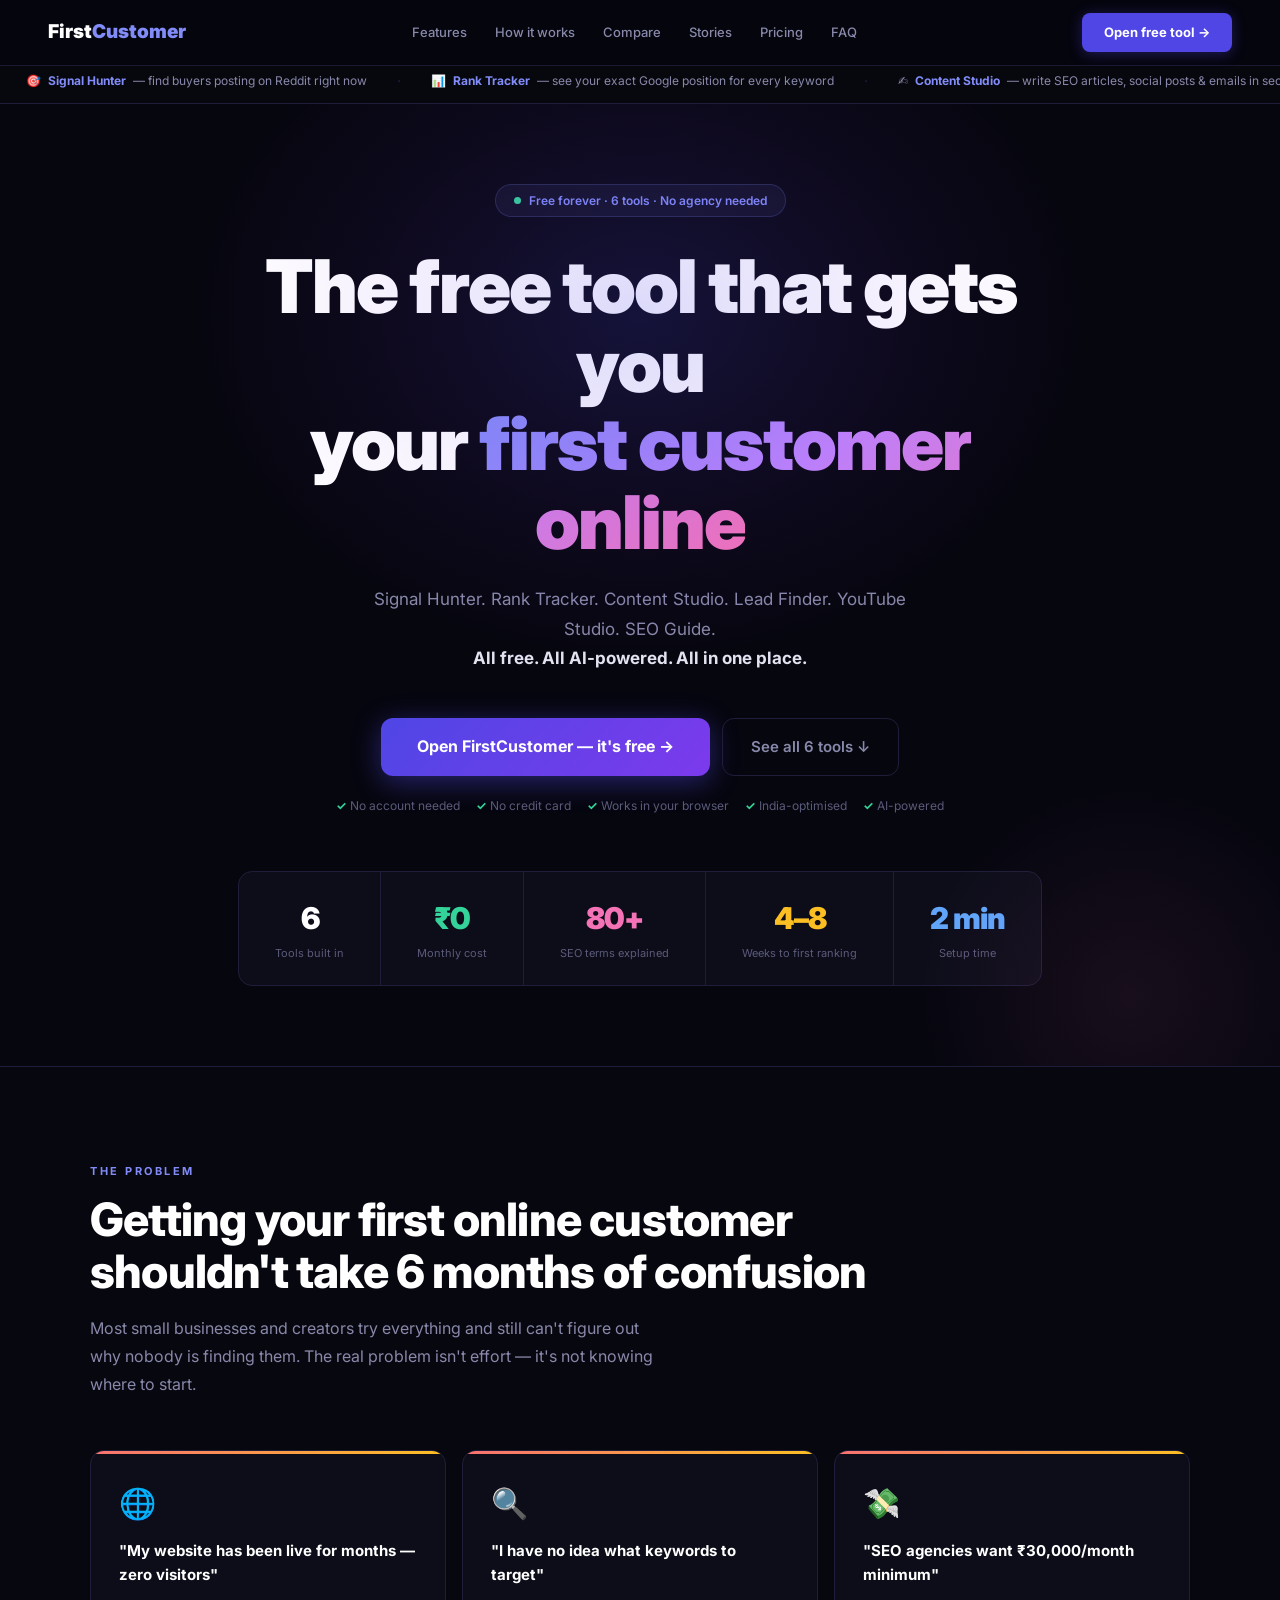
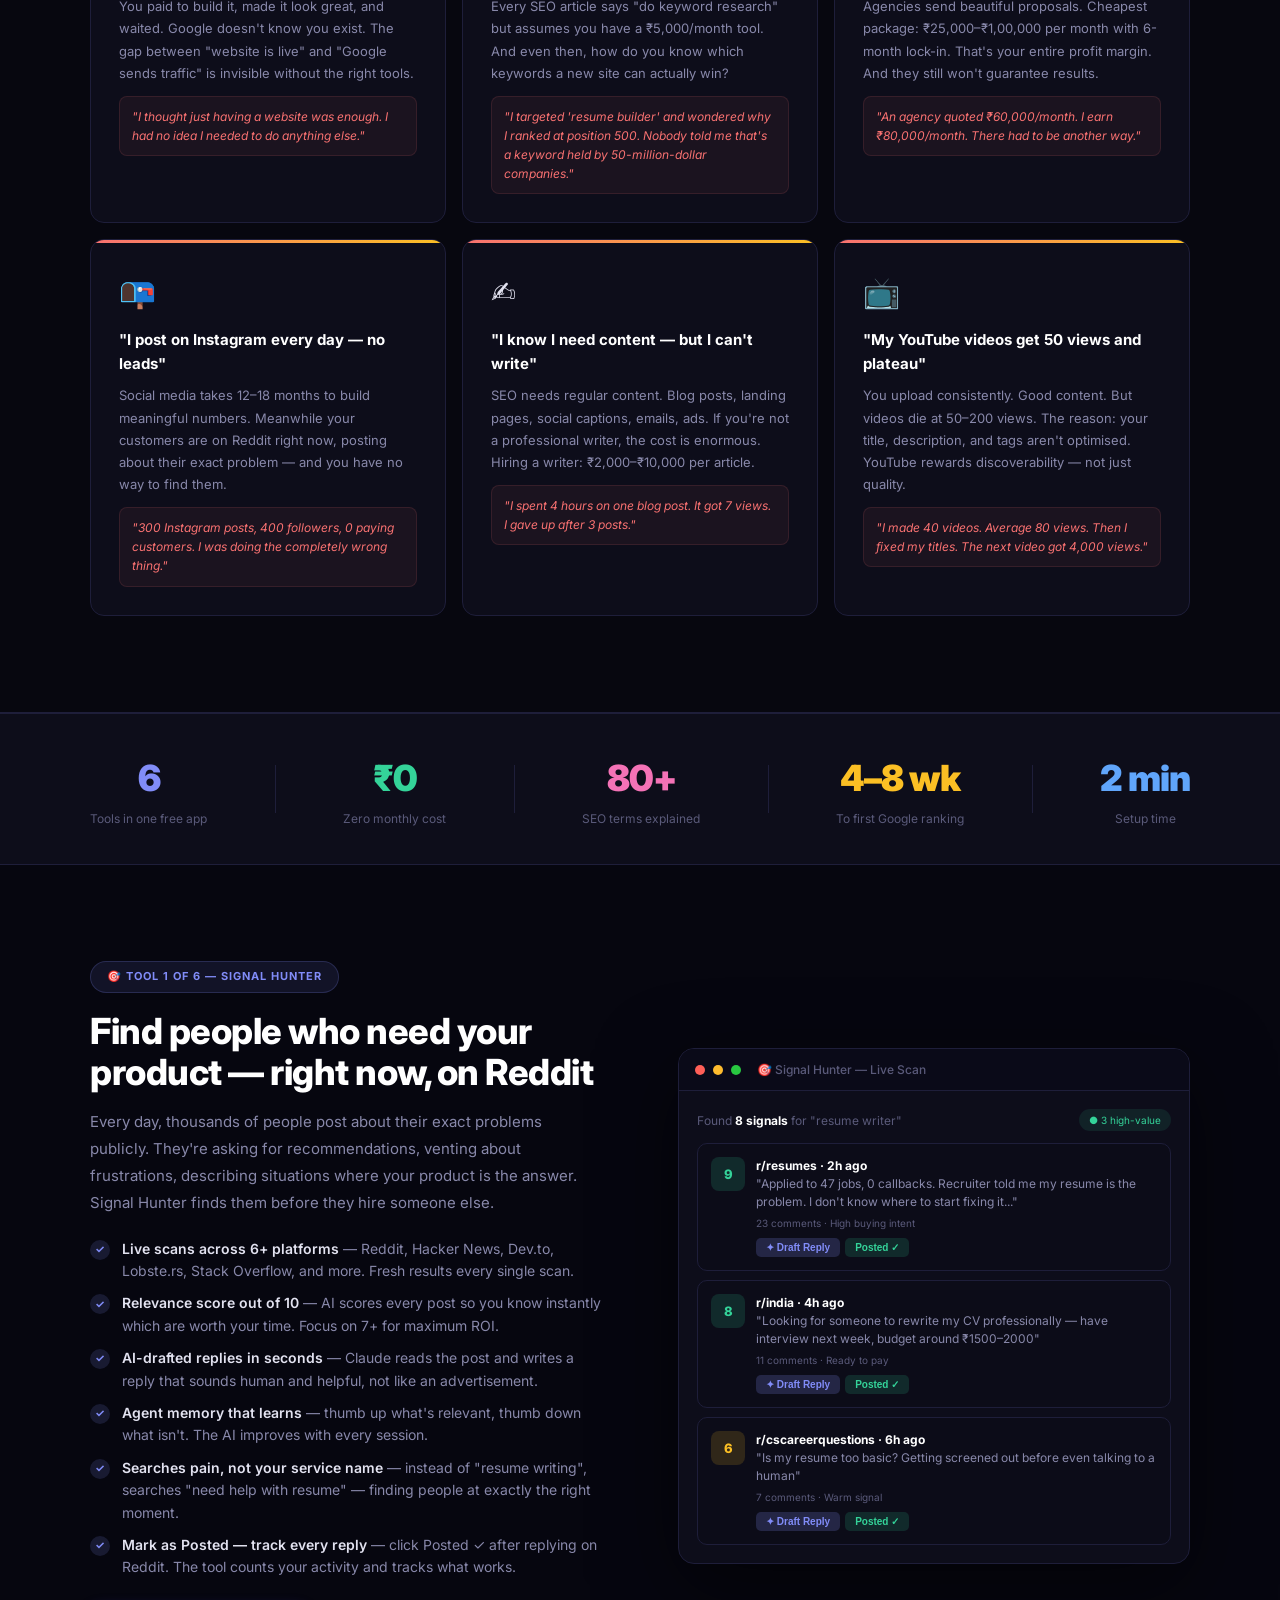
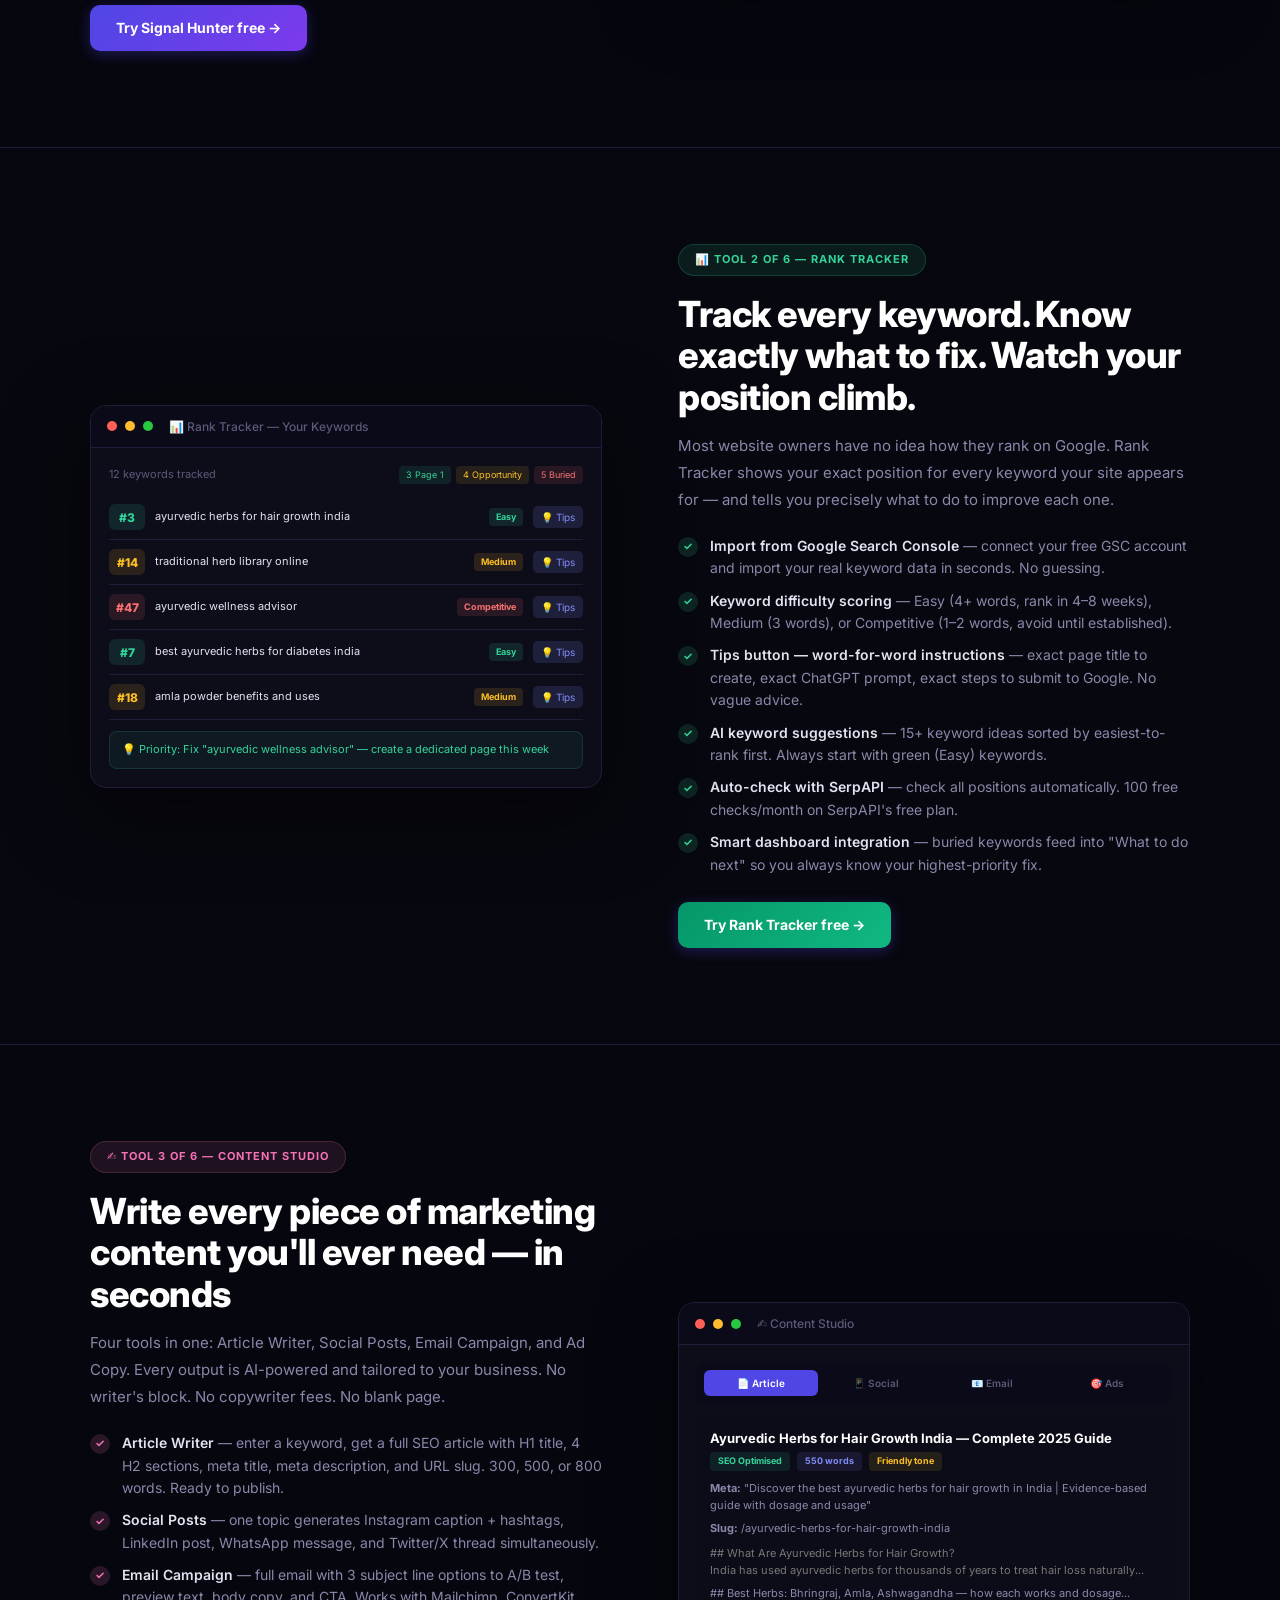
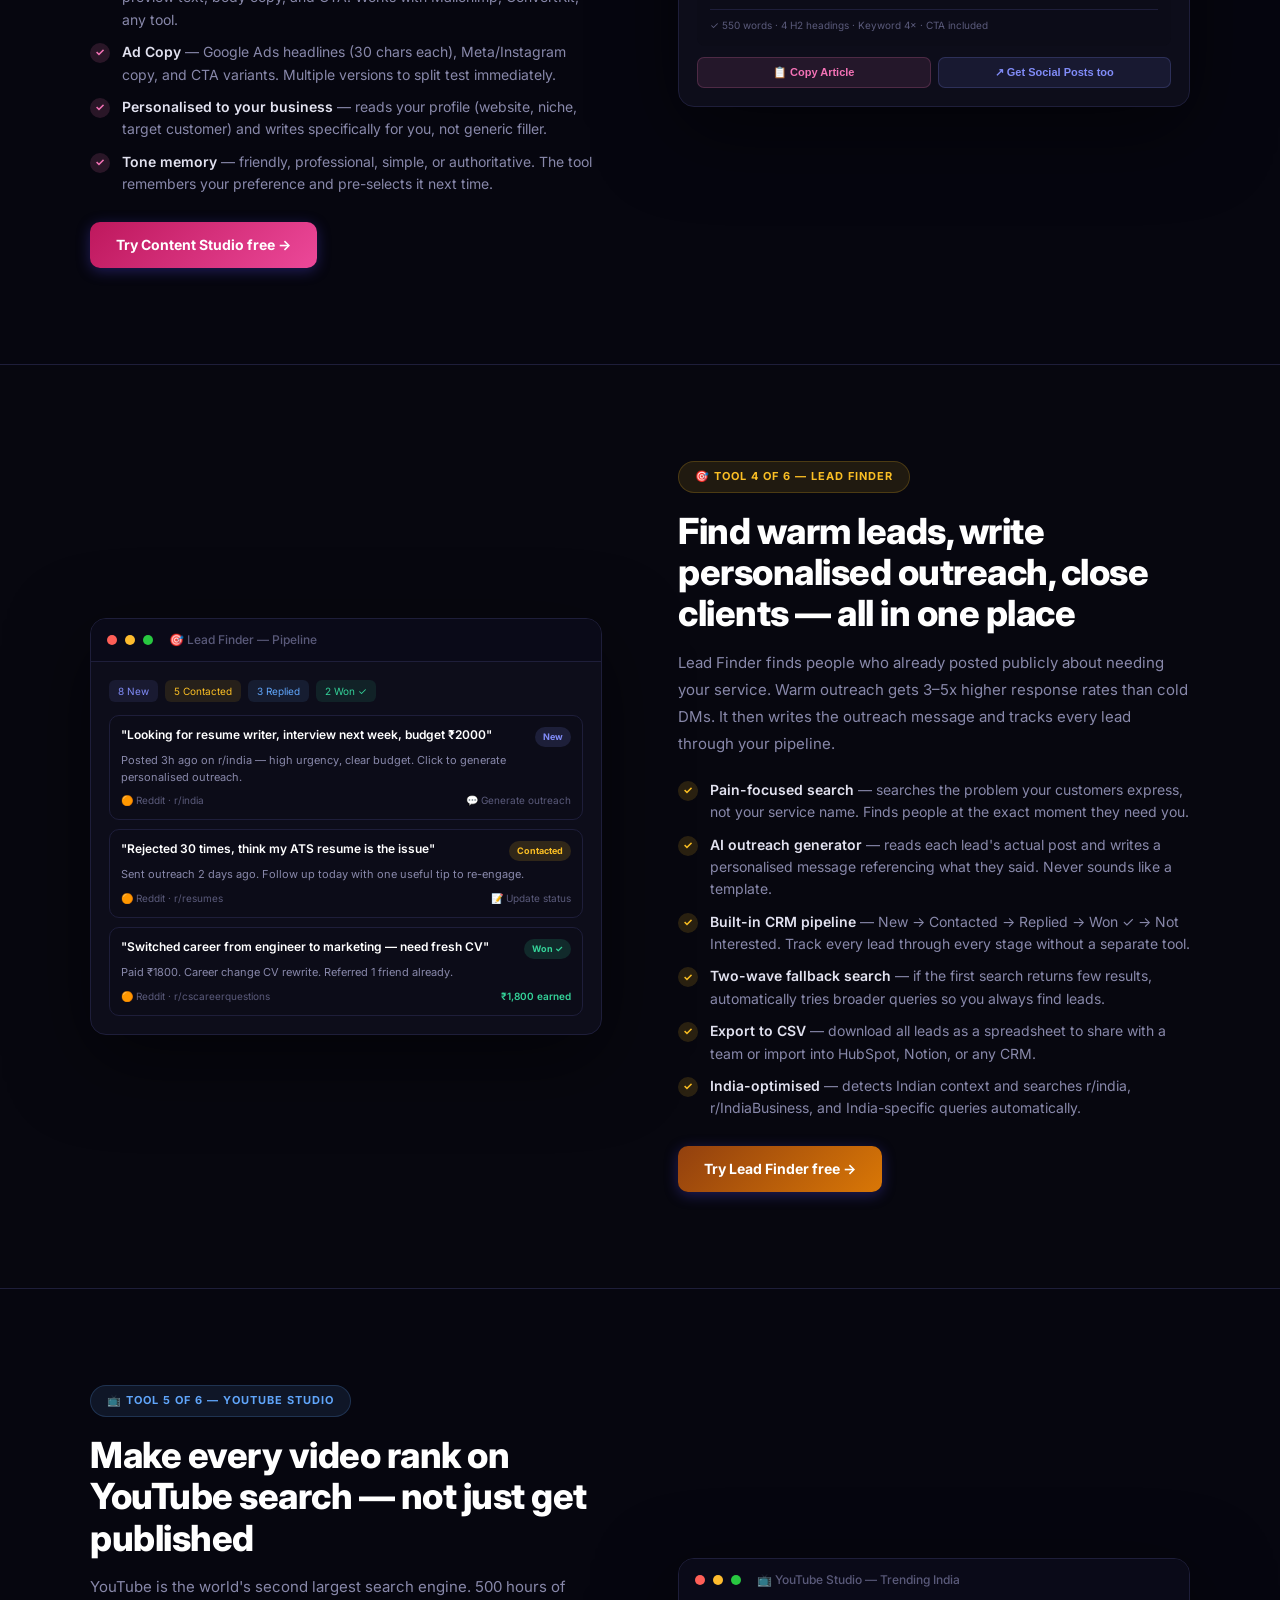
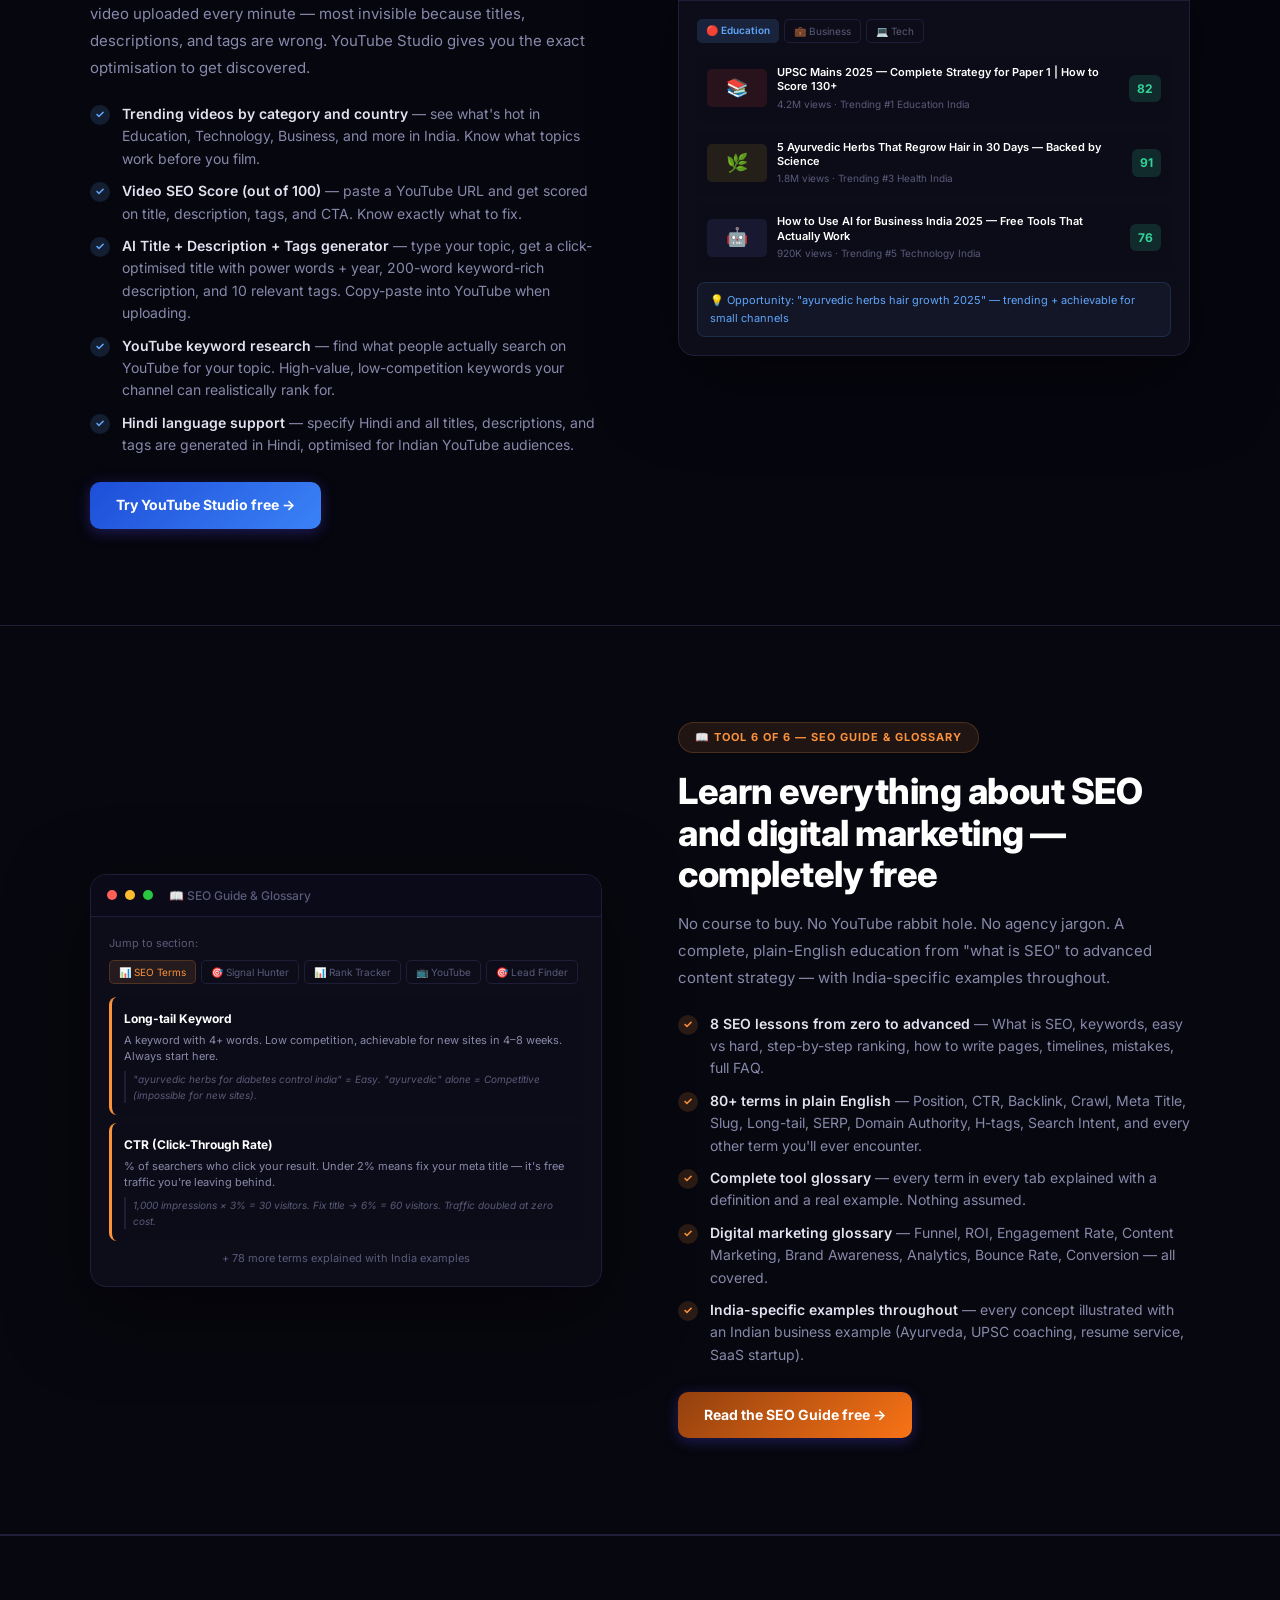
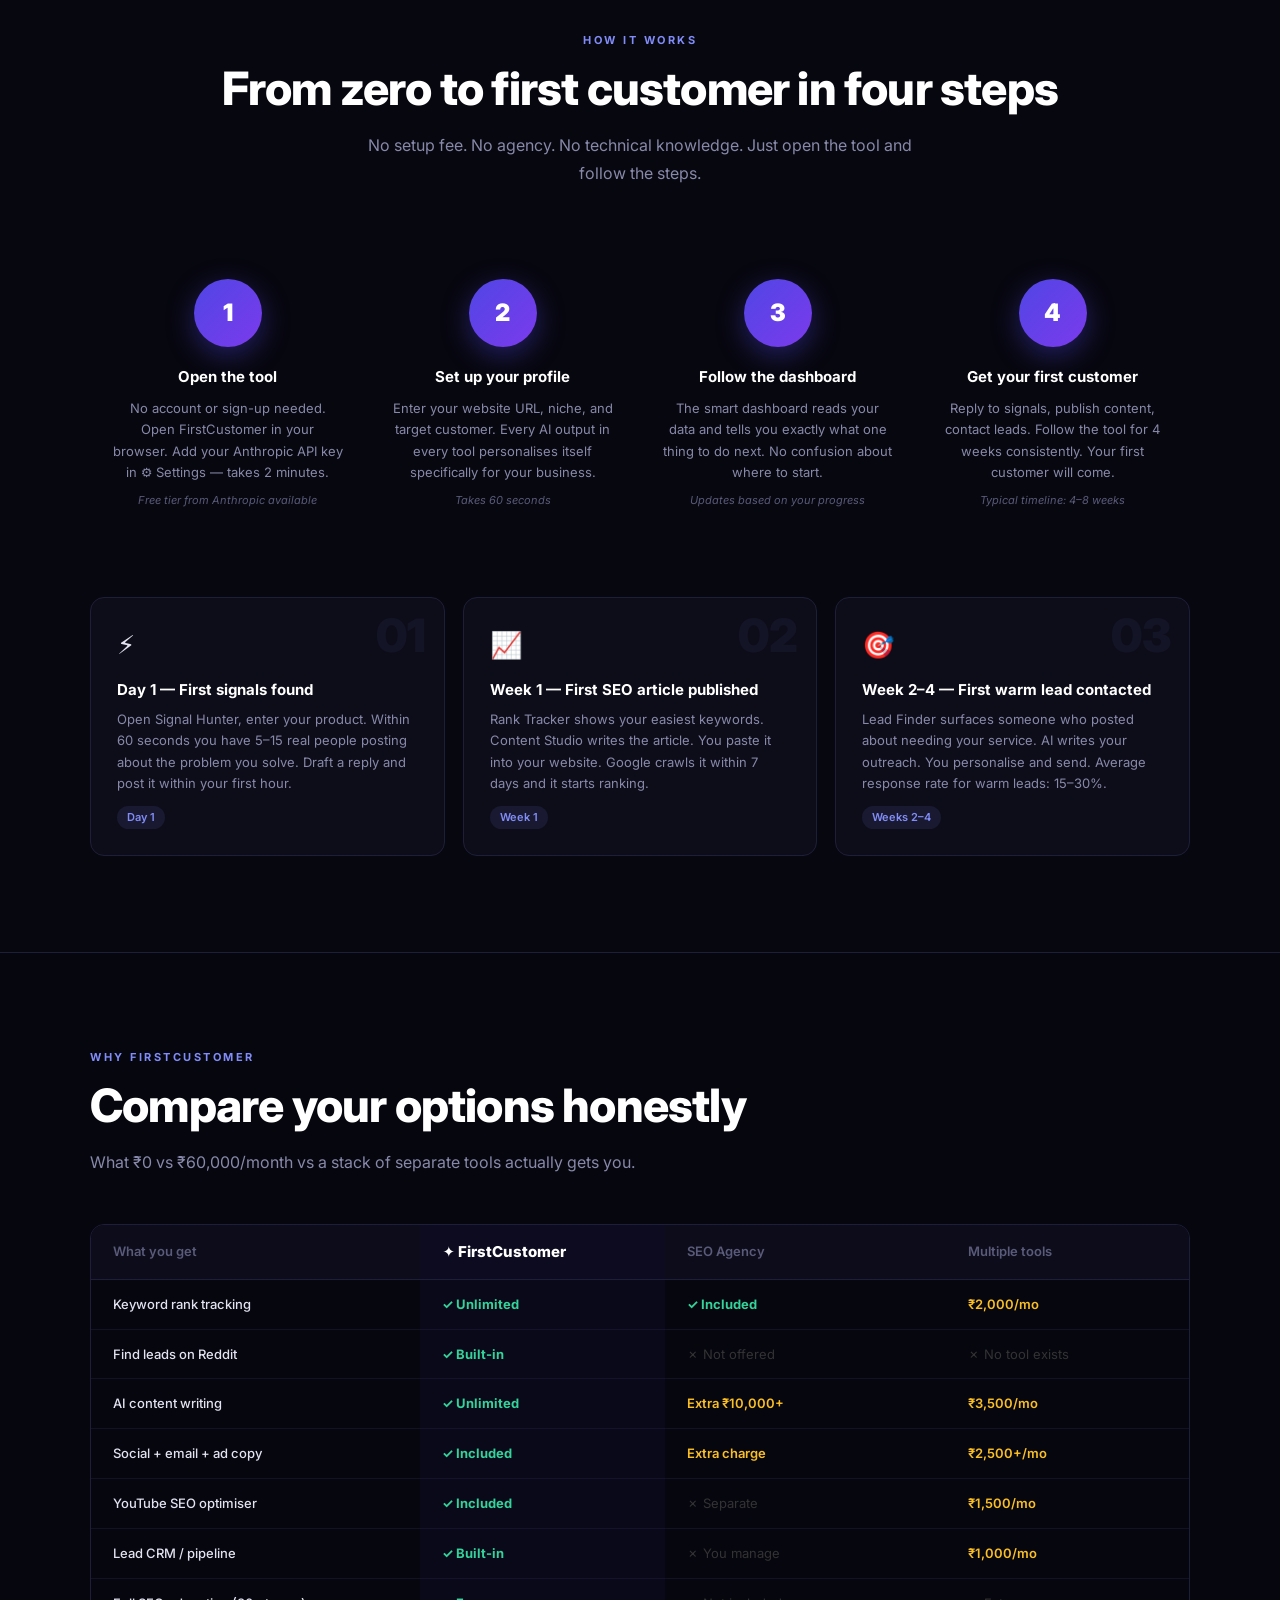
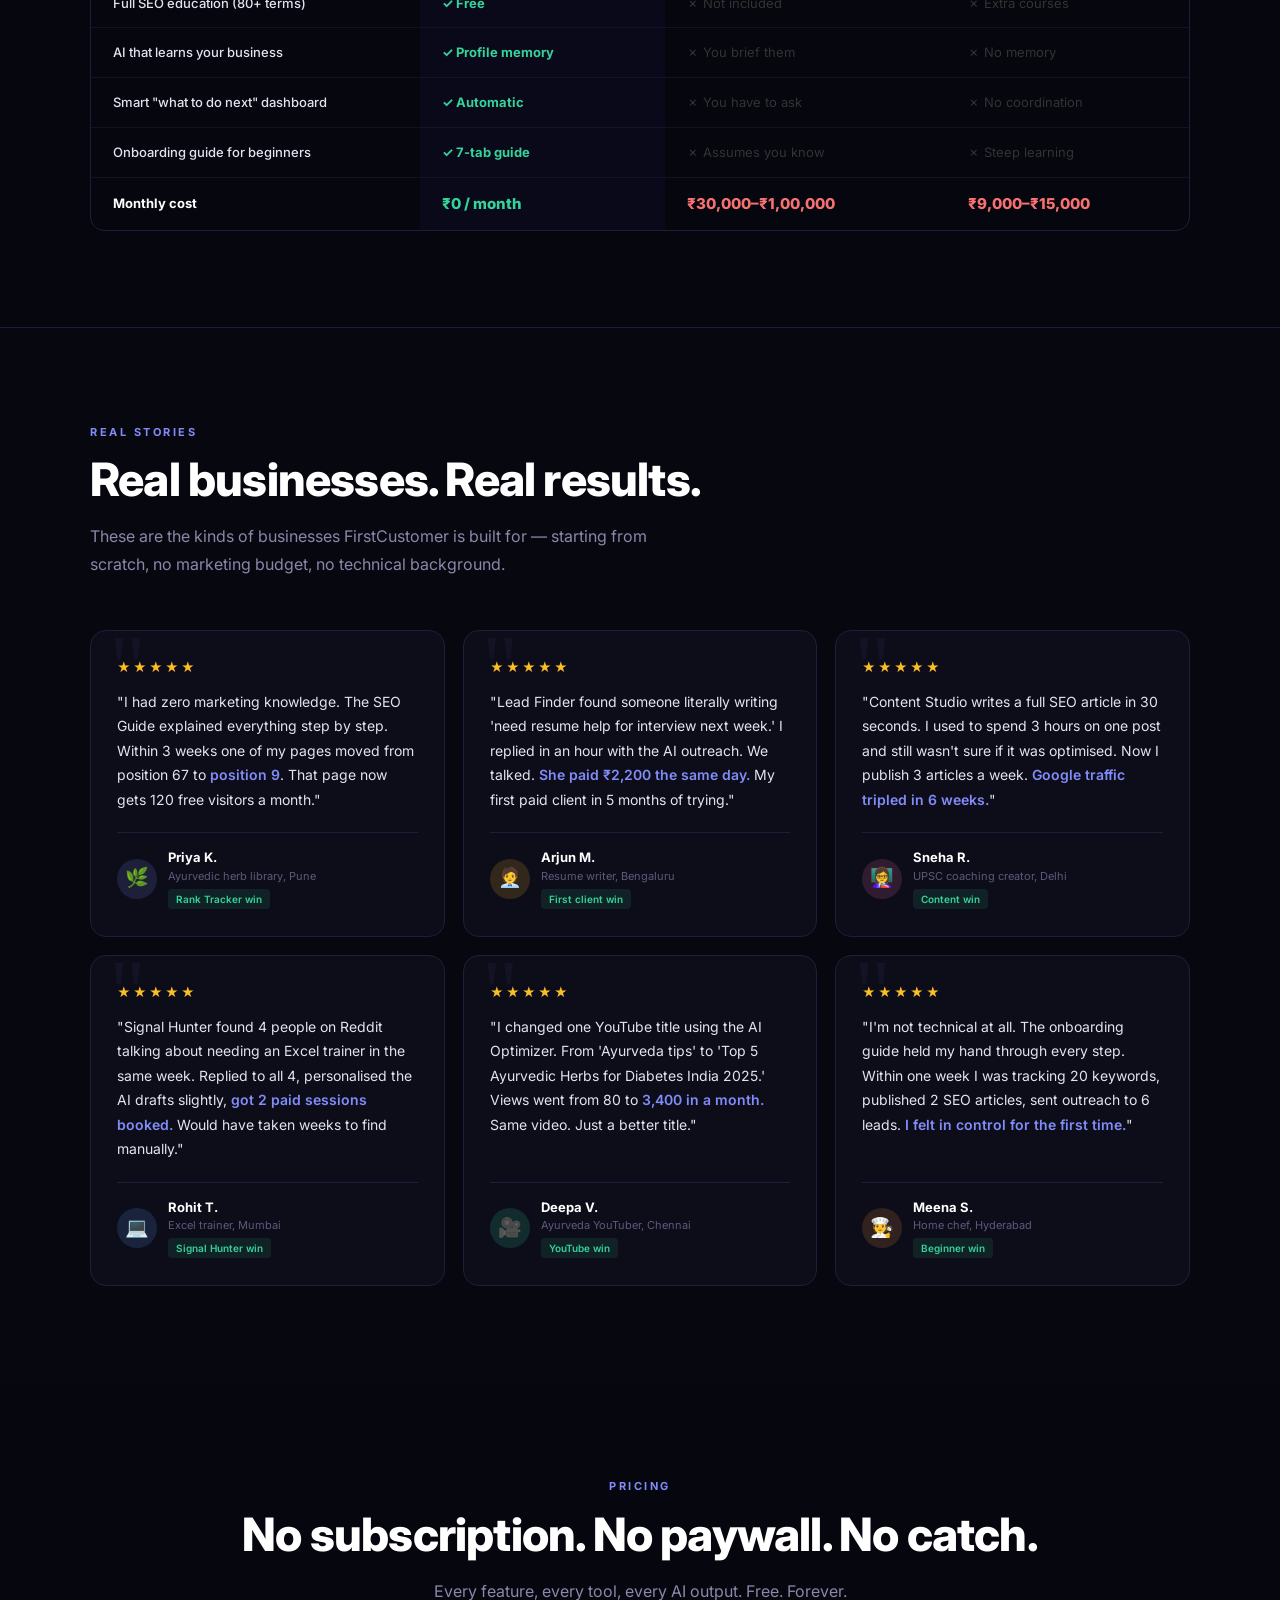
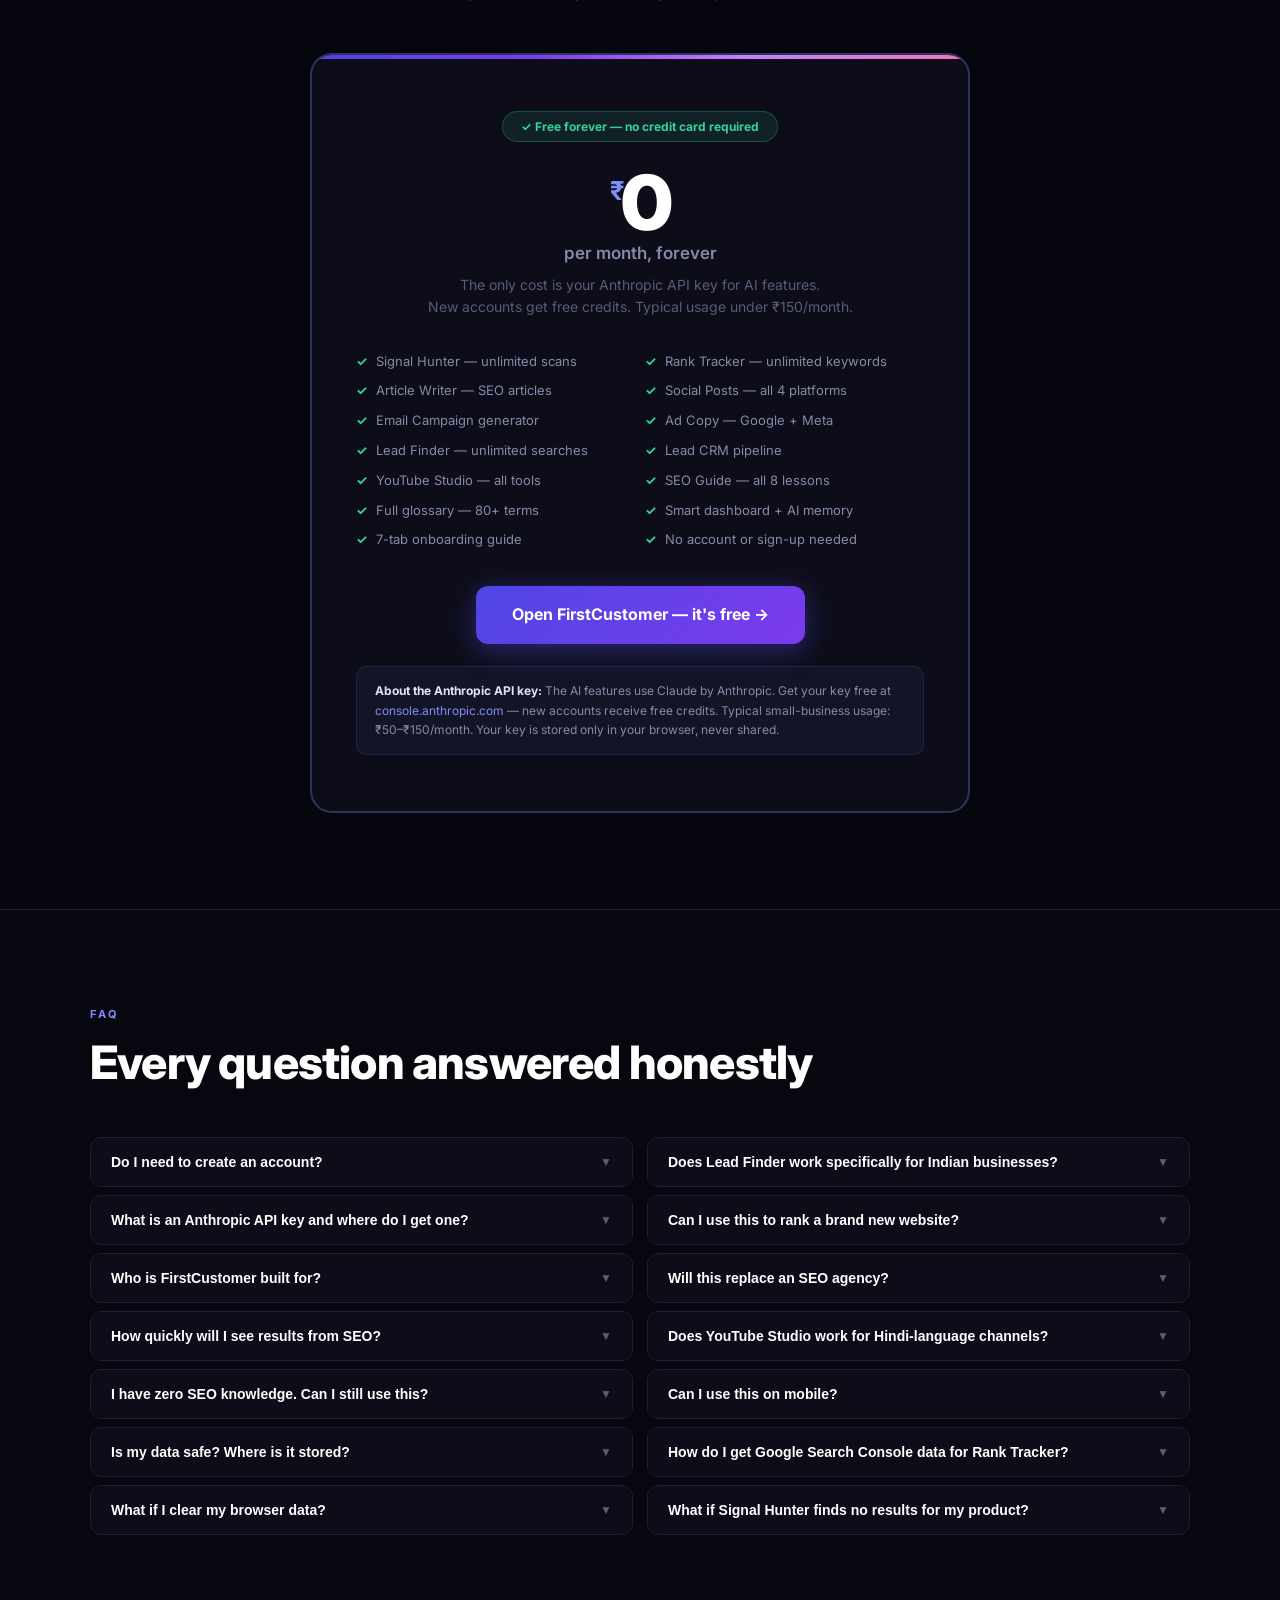
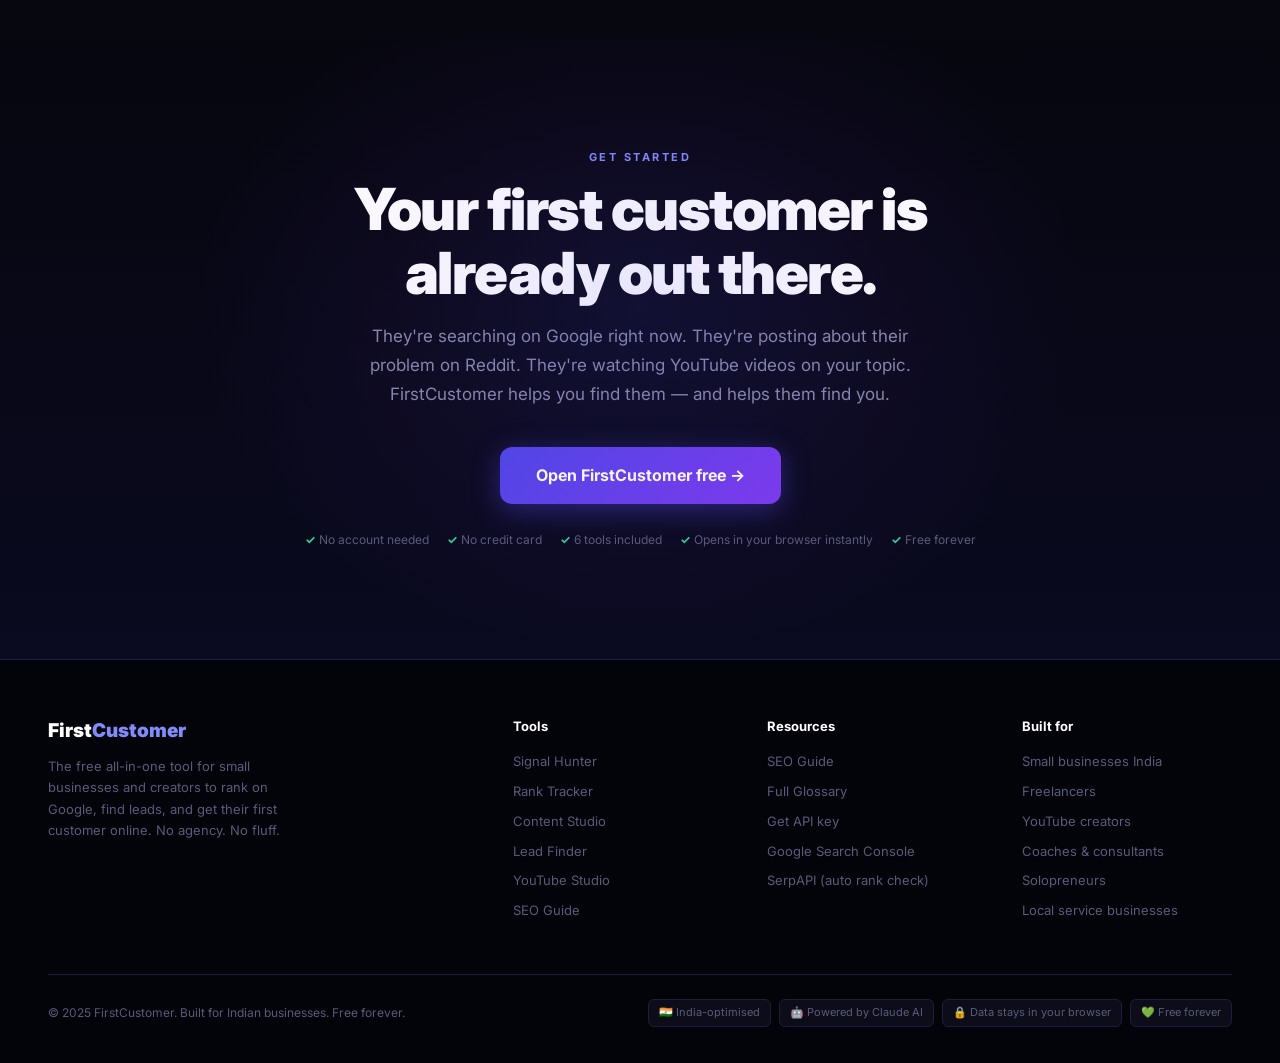
==== index.html @ df1315d9 "Update index.html" ====
<!DOCTYPE html>
<html lang="en">
<head>
<meta charset="UTF-8">
<meta name="viewport" content="width=device-width, initial-scale=1.0">
<title>FirstCustomer — Get Your First Customer Online. Free.</title>
<meta name="description" content="6 AI-powered tools to rank on Google, find warm leads, write SEO content, and grow your business. Free forever. No agency needed.">
<link rel="preconnect" href="https://fonts.googleapis.com">
<link href="https://fonts.googleapis.com/css2?family=Inter:wght@400;500;600;700;800;900&display=swap" rel="stylesheet">
<style>
*,*::before,*::after{box-sizing:border-box;margin:0;padding:0}
:root{
  --bg:#06060f;--card:#0d0d1a;--border:#1e1e3a;
  --text:#e2e2f0;--muted:#5a5a7a;--muted2:#8888aa;
  --purple:#818cf8;--purple-d:#4f46e5;
  --green:#34d399;--pink:#f472b6;--yellow:#fbbf24;--orange:#fb923c;--blue:#60a5fa;
}
html{scroll-behavior:smooth}
body{background:var(--bg);color:var(--text);font-family:'Inter',system-ui,sans-serif;font-size:15px;line-height:1.6;overflow-x:hidden}
::-webkit-scrollbar{width:5px}::-webkit-scrollbar-track{background:var(--bg)}::-webkit-scrollbar-thumb{background:#2d2d5f;border-radius:3px}

/* NAV */
nav{position:fixed;top:0;left:0;right:0;z-index:200;display:flex;align-items:center;justify-content:space-between;padding:13px 48px;background:rgba(6,6,15,.92);backdrop-filter:blur(16px);border-bottom:1px solid rgba(30,30,58,.8)}
.nav-logo{font-size:19px;font-weight:900;color:#fff;text-decoration:none}
.nav-logo span{color:var(--purple)}
.nav-links{display:flex;gap:28px}
.nav-links a{color:var(--muted2);text-decoration:none;font-size:13px;font-weight:500;transition:color .15s}
.nav-links a:hover{color:#fff}
.nav-cta{background:var(--purple-d);color:#fff;padding:9px 22px;border-radius:8px;text-decoration:none;font-size:13px;font-weight:700;box-shadow:0 2px 14px rgba(79,70,229,.35);transition:all .15s}
.nav-cta:hover{background:#6366f1}

/* TICKER */
.ticker-wrap{margin-top:59px;overflow:hidden;background:#07070e;border-bottom:1px solid var(--border);padding:10px 0}
.ticker{display:flex;animation:tick 38s linear infinite;white-space:nowrap}
.ti{padding:0 26px;font-size:12px;color:var(--muted2);display:flex;align-items:center;gap:7px;flex-shrink:0}
.ti b{color:var(--purple);font-weight:700}
@keyframes tick{0%{transform:translateX(0)}100%{transform:translateX(-50%)}}

/* HERO */
.hero{min-height:92vh;display:flex;flex-direction:column;align-items:center;justify-content:center;text-align:center;padding:80px 24px 80px;position:relative;overflow:hidden}
.glow{position:absolute;top:-140px;left:50%;transform:translateX(-50%);width:900px;height:700px;background:radial-gradient(ellipse,rgba(79,70,229,.2) 0%,rgba(124,58,237,.07) 40%,transparent 70%);pointer-events:none}
.glow2{position:absolute;bottom:-180px;right:-100px;width:500px;height:500px;background:radial-gradient(ellipse,rgba(244,114,182,.08) 0%,transparent 60%);pointer-events:none}
.hero-badge{display:inline-flex;align-items:center;gap:8px;background:rgba(129,140,248,.08);border:1px solid rgba(129,140,248,.2);border-radius:100px;padding:6px 18px;margin-bottom:30px;font-size:12px;color:var(--purple);font-weight:600}
.dot{width:7px;height:7px;border-radius:50%;background:var(--green);animation:blink 2s ease-in-out infinite}
@keyframes blink{0%,100%{opacity:1;box-shadow:0 0 0 0 rgba(52,211,153,.4)}50%{opacity:.5;box-shadow:0 0 0 6px rgba(52,211,153,0)}}
h1.hh{font-size:clamp(38px,6.5vw,74px);font-weight:900;line-height:1.06;color:#fff;max-width:840px;margin-bottom:24px;letter-spacing:-2px}
.grad{background:linear-gradient(135deg,#818cf8,#c084fc,#f472b6);-webkit-background-clip:text;-webkit-text-fill-color:transparent;background-clip:text}
.hero-sub{font-size:17px;color:var(--muted2);max-width:560px;margin-bottom:44px;line-height:1.75}
.hero-sub strong{color:var(--text)}
.hero-btns{display:flex;gap:12px;justify-content:center;flex-wrap:wrap;margin-bottom:20px}
.btn-xl{background:linear-gradient(135deg,#4f46e5,#7c3aed);color:#fff;padding:16px 36px;border-radius:12px;text-decoration:none;font-weight:700;font-size:16px;box-shadow:0 6px 28px rgba(79,70,229,.45);transition:all .2s;display:inline-flex;align-items:center;gap:8px}
.btn-xl:hover{transform:translateY(-2px);box-shadow:0 10px 40px rgba(79,70,229,.6)}
.btn-xl-g{background:transparent;color:var(--muted2);padding:16px 28px;border-radius:12px;text-decoration:none;font-weight:600;font-size:15px;border:1px solid var(--border);transition:all .2s}
.btn-xl-g:hover{color:#fff;border-color:var(--muted)}
.trust-row{font-size:12px;color:var(--muted);margin-bottom:56px;display:flex;align-items:center;gap:16px;justify-content:center;flex-wrap:wrap}
.trust-row span::before{content:'✓ ';color:var(--green);font-weight:700}
.hstats{display:flex;border:1px solid var(--border);border-radius:14px;overflow:hidden;background:var(--card)}
.hs{padding:22px 36px;text-align:center;border-right:1px solid var(--border)}
.hs:last-child{border-right:none}
.hs-n{font-size:30px;font-weight:900;color:#fff;letter-spacing:-1px}
.hs-l{font-size:11px;color:var(--muted);margin-top:3px}

/* SECTIONS */
section{padding:96px 24px}
.con{max-width:1100px;margin:0 auto}
.sl{font-size:11px;font-weight:700;letter-spacing:2.5px;color:var(--purple);text-transform:uppercase;margin-bottom:12px}
.st{font-size:clamp(28px,4vw,46px);font-weight:800;color:#fff;letter-spacing:-.8px;line-height:1.15;margin-bottom:16px}
.ss{font-size:16px;color:var(--muted2);line-height:1.75;max-width:580px}
.btn-p{background:linear-gradient(135deg,#4f46e5,#7c3aed);color:#fff;padding:12px 26px;border-radius:10px;text-decoration:none;font-weight:700;font-size:14px;display:inline-flex;align-items:center;gap:6px;transition:all .2s;box-shadow:0 3px 14px rgba(79,70,229,.35)}
.btn-p:hover{transform:translateY(-1px);box-shadow:0 6px 24px rgba(79,70,229,.5)}

/* PROBLEM */
.prob{background:#07070f;border-top:1px solid var(--border);border-bottom:1px solid var(--border)}
.pgrid{display:grid;grid-template-columns:repeat(auto-fit,minmax(270px,1fr));gap:16px;margin-top:52px}
.pc{background:var(--card);border:1px solid var(--border);border-radius:14px;padding:28px;position:relative;overflow:hidden;transition:border-color .2s}
.pc:hover{border-color:#3d3d6f}
.pc::after{content:'';position:absolute;top:0;left:0;right:0;height:3px;background:linear-gradient(90deg,#f87171,#fbbf24)}
.pi{font-size:30px;margin-bottom:12px}
.pt{font-size:15px;font-weight:700;color:#fff;margin-bottom:8px}
.pb{font-size:13px;color:var(--muted2);line-height:1.7}
.pq{margin-top:12px;padding:10px 12px;background:rgba(248,113,113,.06);border:1px solid rgba(248,113,113,.12);border-radius:8px;font-size:12px;color:#f87171;font-style:italic}

/* PROOF BAR */
.pbar{background:var(--card);border-top:1px solid var(--border);border-bottom:1px solid var(--border);padding:36px 24px}
.pbar-in{max-width:1100px;margin:0 auto;display:flex;justify-content:space-between;align-items:center;flex-wrap:wrap;gap:24px}
.ps{text-align:center}
.psn{font-size:36px;font-weight:900;color:#fff;letter-spacing:-1px}
.psl{font-size:12px;color:var(--muted);margin-top:2px}
.pdiv{width:1px;height:48px;background:var(--border)}

/* FEATURE SECTIONS */
.fs{padding:96px 24px}
.fs.alt{background:#07070f;border-top:1px solid var(--border);border-bottom:1px solid var(--border)}
.frow{display:grid;grid-template-columns:1fr 1fr;gap:76px;align-items:center;max-width:1100px;margin:0 auto}
.frow.rev{direction:rtl}.frow.rev>*{direction:ltr}
.ftag{display:inline-flex;align-items:center;gap:8px;border-radius:100px;padding:6px 16px;font-size:11px;font-weight:700;letter-spacing:1px;text-transform:uppercase;margin-bottom:18px}
.tp{background:rgba(129,140,248,.1);border:1px solid rgba(129,140,248,.2);color:var(--purple)}
.tg{background:rgba(52,211,153,.1);border:1px solid rgba(52,211,153,.2);color:var(--green)}
.tk{background:rgba(244,114,182,.1);border:1px solid rgba(244,114,182,.2);color:var(--pink)}
.ty{background:rgba(251,191,36,.1);border:1px solid rgba(251,191,36,.2);color:var(--yellow)}
.tb{background:rgba(96,165,250,.1);border:1px solid rgba(96,165,250,.2);color:var(--blue)}
.to{background:rgba(251,146,60,.1);border:1px solid rgba(251,146,60,.2);color:var(--orange)}
.fh{font-size:clamp(24px,3vw,36px);font-weight:800;color:#fff;letter-spacing:-.5px;line-height:1.15;margin-bottom:14px}
.fp{font-size:15px;color:var(--muted2);line-height:1.8;margin-bottom:22px}
.fbl{list-style:none;display:flex;flex-direction:column;gap:10px;margin-bottom:26px}
.fbl li{display:flex;align-items:flex-start;gap:12px;font-size:14px;color:var(--muted2);line-height:1.6}
.ck{width:20px;height:20px;border-radius:50%;display:flex;align-items:center;justify-content:center;font-size:11px;font-weight:700;flex-shrink:0;margin-top:2px}
.cp{background:rgba(129,140,248,.15);color:var(--purple)}
.cg{background:rgba(52,211,153,.15);color:var(--green)}
.ck2{background:rgba(244,114,182,.15);color:var(--pink)}
.cy{background:rgba(251,191,36,.15);color:var(--yellow)}
.cb{background:rgba(96,165,250,.15);color:var(--blue)}
.co{background:rgba(251,146,60,.15);color:var(--orange)}
.fbl li strong{color:var(--text);font-weight:600}

/* MOCK UI */
.mock{border-radius:16px;border:1px solid var(--border);overflow:hidden;box-shadow:0 24px 80px rgba(0,0,0,.5);background:var(--card)}
.mbar{background:#0a0a18;border-bottom:1px solid var(--border);padding:11px 16px;display:flex;align-items:center;gap:8px}
.md{width:10px;height:10px;border-radius:50%}
.mt{font-size:12px;color:var(--muted);margin-left:8px;font-weight:500}
.mb{padding:18px}
.sig-item{background:#0c0c18;border:1px solid var(--border);border-radius:10px;padding:13px;margin-bottom:9px;display:flex;gap:11px;align-items:flex-start}
.sig-item:last-child{margin-bottom:0}
.sc{width:34px;height:34px;border-radius:8px;display:flex;align-items:center;justify-content:center;font-size:13px;font-weight:800;flex-shrink:0}
.sch{background:rgba(52,211,153,.15);color:var(--green)}
.scm{background:rgba(251,191,36,.15);color:var(--yellow)}
.st2{font-size:12px;color:var(--muted2);line-height:1.5;flex:1}
.st2 strong{color:#fff;font-size:12px}
.sm{font-size:10px;color:var(--muted);margin-top:4px}
.sac{display:flex;gap:5px;margin-top:7px}
.sb{font-size:10px;padding:4px 10px;border-radius:5px;border:none;cursor:pointer;font-weight:600}
.sbp{background:rgba(129,140,248,.2);color:var(--purple)}
.sbg{background:rgba(52,211,153,.15);color:var(--green)}
.rrow{display:flex;align-items:center;gap:10px;padding:9px 0;border-bottom:1px solid var(--border);font-size:12px}
.rrow:last-child{border-bottom:none}
.rpos{width:36px;height:26px;border-radius:6px;display:flex;align-items:center;justify-content:center;font-weight:800;font-size:12px;flex-shrink:0}
.rb1{background:rgba(248,113,113,.12);color:#f87171}
.rb2{background:rgba(251,191,36,.12);color:var(--yellow)}
.rb3{background:rgba(52,211,153,.12);color:var(--green)}
.rkw{flex:1;color:var(--text)}
.rdiff{font-size:9px;padding:2px 7px;border-radius:4px;font-weight:700}
.de{background:rgba(52,211,153,.12);color:var(--green)}
.dm{background:rgba(251,191,36,.12);color:var(--yellow)}
.dc{background:rgba(248,113,113,.12);color:#f87171}
.rtip{font-size:10px;padding:3px 8px;border-radius:5px;background:rgba(129,140,248,.15);color:var(--purple);cursor:pointer}
.ctabs{display:flex;gap:2px;background:#0a0a18;padding:7px;border-radius:8px;margin-bottom:13px}
.ct2{flex:1;text-align:center;padding:5px;border-radius:6px;font-size:10px;font-weight:600;cursor:pointer;color:var(--muted)}
.ct2.a{background:var(--purple-d);color:#fff}
.cart{background:#0c0c18;border-radius:8px;padding:13px}
.ctt{font-size:13px;font-weight:700;color:#fff;margin-bottom:5px;line-height:1.4}
.ctm{display:flex;gap:7px;margin-bottom:9px;flex-wrap:wrap}
.ctag{font-size:9px;padding:2px 8px;border-radius:4px;font-weight:700;background:rgba(52,211,153,.1);color:var(--green)}
.ctb{font-size:11px;color:var(--muted2);line-height:1.6}
.ctb p{margin-bottom:5px}
.cwc{font-size:10px;color:var(--muted);margin-top:7px;padding-top:7px;border-top:1px solid var(--border)}
.li{background:#0c0c18;border:1px solid var(--border);border-radius:10px;padding:11px;margin-bottom:9px}
.li:last-child{margin-bottom:0}
.lih{display:flex;justify-content:space-between;align-items:flex-start;margin-bottom:5px}
.lit{font-size:12px;font-weight:600;color:#fff;line-height:1.4;flex:1;margin-right:7px}
.lis{font-size:9px;padding:3px 8px;border-radius:100px;font-weight:700;white-space:nowrap}
.ln{background:rgba(129,140,248,.15);color:var(--purple)}
.lc{background:rgba(251,191,36,.15);color:var(--yellow)}
.lw{background:rgba(52,211,153,.15);color:var(--green)}
.lib{font-size:11px;color:var(--muted2);line-height:1.5;margin-bottom:7px}
.lif{display:flex;justify-content:space-between;font-size:10px;color:var(--muted)}
.yti{display:flex;gap:10px;align-items:center;background:#0c0c18;border-radius:8px;padding:10px;margin-bottom:8px}
.yti:last-child{margin-bottom:0}
.ytth{width:60px;height:38px;border-radius:5px;display:flex;align-items:center;justify-content:center;font-size:18px;flex-shrink:0}
.yti-i{flex:1}
.ythn{font-size:11px;font-weight:600;color:#fff;line-height:1.3;margin-bottom:2px}
.ythm{font-size:10px;color:var(--muted)}
.ysc{font-size:12px;font-weight:700;padding:4px 8px;border-radius:6px;background:rgba(52,211,153,.15);color:var(--green);flex-shrink:0}

/* HOW IT WORKS */
.how{background:#07070f;border-top:1px solid var(--border);border-bottom:1px solid var(--border)}
.hsteps{display:grid;grid-template-columns:repeat(4,1fr);gap:0;margin-top:56px}
.hstep{padding:36px 22px;text-align:center}
.hnum{width:68px;height:68px;border-radius:50%;background:linear-gradient(135deg,#4f46e5,#7c3aed);display:flex;align-items:center;justify-content:center;font-size:24px;font-weight:900;color:#fff;margin:0 auto 18px;box-shadow:0 8px 28px rgba(79,70,229,.4)}
.htitle{font-size:15px;font-weight:700;color:#fff;margin-bottom:9px}
.hdesc{font-size:13px;color:var(--muted2);line-height:1.65}
.hsub{font-size:11px;color:var(--muted);margin-top:8px;font-style:italic}
.wgrid{display:grid;grid-template-columns:repeat(3,1fr);gap:18px;margin-top:52px}
.wc{background:var(--card);border:1px solid var(--border);border-radius:14px;padding:26px;position:relative}
.wnum{font-size:46px;font-weight:900;color:rgba(129,140,248,.06);position:absolute;top:14px;right:18px;line-height:1}
.wic{font-size:26px;margin-bottom:12px}
.wtitle{font-size:15px;font-weight:700;color:#fff;margin-bottom:7px}
.wbody{font-size:13px;color:var(--muted2);line-height:1.65}
.wtag{display:inline-block;margin-top:11px;font-size:11px;padding:3px 10px;border-radius:100px;background:rgba(129,140,248,.1);color:var(--purple);font-weight:600}

/* COMPARE */
.cmpwrap{overflow-x:auto;border-radius:14px;border:1px solid var(--border);margin-top:48px}
table.ct{width:100%;border-collapse:collapse;min-width:600px}
.ct th{background:#0c0c1a;padding:15px 22px;font-size:13px;font-weight:600;color:var(--muted);text-align:left;border-bottom:1px solid var(--border)}
.ct th.h1{color:var(--purple);background:rgba(79,70,229,.08)}
.ct th.hh{font-size:15px;font-weight:800;color:#fff}
.ct td{padding:14px 22px;border-bottom:1px solid rgba(30,30,58,.5);font-size:13px}
.ct tr:last-child td{border-bottom:none}
.ct td.fn{color:var(--text);font-weight:500}
.ct td.cy2{color:var(--green);font-weight:700}
.ct td.cn{color:#333}
.ct td.cpt{color:var(--yellow);font-weight:600}
.ct td.cf{background:rgba(79,70,229,.05)}
.ct tr:hover td{background:rgba(255,255,255,.015)}
.cprice{font-size:15px;font-weight:800}
.cpf{color:var(--green)}.cpe{color:#f87171}

/* TESTIMONIALS */
.tgrid{display:grid;grid-template-columns:repeat(3,1fr);gap:18px;margin-top:52px}
.tc{background:var(--card);border:1px solid var(--border);border-radius:16px;padding:26px;display:flex;flex-direction:column;transition:border-color .2s;position:relative;overflow:hidden}
.tc:hover{border-color:#3d3d6f}
.tc::before{content:'"';position:absolute;top:-8px;left:18px;font-size:90px;color:rgba(129,140,248,.05);font-family:Georgia,serif;line-height:1;pointer-events:none}
.tst{color:var(--yellow);font-size:13px;letter-spacing:2px;margin-bottom:12px}
.tq{font-size:14px;color:var(--text);line-height:1.75;flex:1;margin-bottom:20px}
.tq strong{color:var(--purple);font-style:normal;font-weight:600}
.tau{display:flex;align-items:center;gap:11px;padding-top:14px;border-top:1px solid var(--border)}
.tav{width:40px;height:40px;border-radius:50%;display:flex;align-items:center;justify-content:center;font-size:19px;flex-shrink:0}
.tn{font-size:13px;font-weight:700;color:#fff}
.tr{font-size:11px;color:var(--muted)}
.ttag{font-size:10px;padding:2px 8px;border-radius:4px;font-weight:600;background:rgba(52,211,153,.1);color:var(--green);margin-top:3px;display:inline-block}

/* PRICING */
.pcard{max-width:660px;margin:48px auto 0;background:var(--card);border:2px solid rgba(129,140,248,.3);border-radius:22px;padding:56px 44px;position:relative;overflow:hidden;text-align:center}
.pcard::before{content:'';position:absolute;top:0;left:0;right:0;height:4px;background:linear-gradient(90deg,#4f46e5,#7c3aed,#c084fc,#f472b6)}
.pbadge{display:inline-block;background:rgba(52,211,153,.1);border:1px solid rgba(52,211,153,.25);border-radius:100px;padding:5px 18px;font-size:12px;color:var(--green);font-weight:700;margin-bottom:22px}
.pamt{font-size:76px;font-weight:900;color:#fff;letter-spacing:-3px;line-height:1}
.pamt sup{font-size:26px;font-weight:700;vertical-align:top;margin-top:14px;display:inline-block;color:var(--purple)}
.pper{font-size:17px;color:var(--muted2);font-weight:600;margin-bottom:7px}
.psub{font-size:14px;color:var(--muted);margin-bottom:32px;line-height:1.6}
.pfeats{display:grid;grid-template-columns:1fr 1fr;gap:9px;margin-bottom:36px;text-align:left}
.pf{display:flex;align-items:center;gap:9px;font-size:13px;color:var(--muted2)}
.pf::before{content:'✓';color:var(--green);font-weight:700;font-size:13px;flex-shrink:0}
.anote{background:rgba(129,140,248,.06);border:1px solid rgba(129,140,248,.12);border-radius:10px;padding:14px 18px;margin-top:22px;font-size:12px;color:var(--muted2);line-height:1.65;text-align:left}
.anote a{color:var(--purple);text-decoration:none}

/* FAQ */
.fq-sec{background:#07070f;border-top:1px solid var(--border)}
.fqcols{display:grid;grid-template-columns:1fr 1fr;gap:14px;margin-top:48px}
.fqi{border:1px solid var(--border);border-radius:11px;overflow:hidden;margin-bottom:8px}
.fqq{width:100%;background:var(--card);border:none;color:#fff;padding:16px 20px;font-size:14px;font-weight:600;text-align:left;cursor:pointer;display:flex;justify-content:space-between;align-items:center;gap:10px;transition:background .15s}
.fqq:hover{background:#111122}
.fqq .arr{color:var(--muted);font-size:12px;transition:transform .2s;flex-shrink:0}
.fqq.open{background:#0f0f20;color:var(--purple)}
.fqq.open .arr{transform:rotate(180deg);color:var(--purple)}
.fqa{display:none;padding:0 20px 16px;background:#0f0f20;font-size:13px;color:var(--muted2);line-height:1.75}
.fqa.open{display:block}
.fqa a{color:var(--purple);text-decoration:none}

/* FINAL CTA */
.fcta{background:linear-gradient(180deg,var(--bg) 0%,#0a0a20 100%);text-align:center;padding:110px 24px;position:relative;overflow:hidden}
.fcta h2{font-size:clamp(30px,5vw,58px);font-weight:900;color:#fff;letter-spacing:-1.5px;line-height:1.1;margin-bottom:16px}
.fcta p{font-size:17px;color:var(--muted2);margin-bottom:38px;line-height:1.7;max-width:560px;margin-left:auto;margin-right:auto}
.ftrust{margin-top:26px;font-size:12px;color:var(--muted);display:flex;gap:18px;justify-content:center;flex-wrap:wrap}
.ftrust span::before{content:'✓ ';color:var(--green);font-weight:700}

/* FOOTER */
footer{background:#03030a;border-top:1px solid var(--border);padding:56px 48px 36px}
.ftop{display:grid;grid-template-columns:2fr 1fr 1fr 1fr;gap:44px;margin-bottom:44px}
.flogo{font-size:19px;font-weight:900;color:#fff;margin-bottom:9px}
.flogo span{color:var(--purple)}
.fdesc{font-size:13px;color:var(--muted);line-height:1.65;max-width:250px;margin-bottom:18px}
.fcol h4{font-size:13px;font-weight:700;color:#fff;margin-bottom:14px}
.fcol a{display:block;color:var(--muted);text-decoration:none;font-size:13px;margin-bottom:9px;transition:color .15s}
.fcol a:hover{color:#fff}
.fbot{display:flex;justify-content:space-between;align-items:center;padding-top:24px;border-top:1px solid var(--border);flex-wrap:wrap;gap:12px}
.fcopy{font-size:12px;color:var(--muted)}
.fbadges{display:flex;gap:8px;flex-wrap:wrap}
.fbadge{font-size:11px;padding:4px 10px;border-radius:6px;background:var(--card);border:1px solid var(--border);color:var(--muted)}

/* RESPONSIVE */
@media(max-width:900px){
  nav{padding:12px 20px}
  .nav-links{display:none}
  .frow,.frow.rev{grid-template-columns:1fr;direction:ltr;gap:36px}
  .hsteps{grid-template-columns:1fr 1fr}
  .tgrid{grid-template-columns:1fr}
  .fqcols{grid-template-columns:1fr}
  .ftop{grid-template-columns:1fr 1fr}
  .hstats{flex-wrap:wrap}
  .wgrid{grid-template-columns:1fr}
  .pfeats{grid-template-columns:1fr}
  footer{padding:36px 20px 24px}
}
@media(max-width:560px){
  .hero-btns{flex-direction:column;align-items:center}
  .hsteps{grid-template-columns:1fr}
  .ftop{grid-template-columns:1fr}
  h1.hh{letter-spacing:-1px}
  .pcard{padding:36px 22px}
  .hstats{flex-direction:column}
  .hs{border-right:none !important;border-bottom:1px solid var(--border)}
}
</style>
</head>
<body>

<!-- NAV -->
<nav>
  <a class="nav-logo" href="#">First<span>Customer</span></a>
  <div class="nav-links">
    <a href="#features">Features</a>
    <a href="#how">How it works</a>
    <a href="#compare">Compare</a>
    <a href="#stories">Stories</a>
    <a href="#pricing">Pricing</a>
    <a href="#faq">FAQ</a>
  </div>
  <a class="nav-cta" href="https://https://firstcustomer.in/tools" target="_blank">Open free tool →</a>
</nav>

<!-- TICKER -->
<div class="ticker-wrap">
  <div class="ticker">
    <div class="ti">🎯 <b>Signal Hunter</b> — find buyers posting on Reddit right now</div><span style="color:var(--border);flex-shrink:0;padding:0 4px">·</span>
    <div class="ti">📊 <b>Rank Tracker</b> — see your exact Google position for every keyword</div><span style="color:var(--border);flex-shrink:0;padding:0 4px">·</span>
    <div class="ti">✍️ <b>Content Studio</b> — write SEO articles, social posts & emails in seconds</div><span style="color:var(--border);flex-shrink:0;padding:0 4px">·</span>
    <div class="ti">🎯 <b>Lead Finder</b> — warm leads + outreach + CRM all in one</div><span style="color:var(--border);flex-shrink:0;padding:0 4px">·</span>
    <div class="ti">📺 <b>YouTube Studio</b> — optimise every video for YouTube search</div><span style="color:var(--border);flex-shrink:0;padding:0 4px">·</span>
    <div class="ti">📖 <b>SEO Guide</b> — 80+ terms explained with real India examples</div><span style="color:var(--border);flex-shrink:0;padding:0 4px">·</span>
    <div class="ti">🎯 <b>Signal Hunter</b> — find buyers posting on Reddit right now</div><span style="color:var(--border);flex-shrink:0;padding:0 4px">·</span>
    <div class="ti">📊 <b>Rank Tracker</b> — see your exact Google position for every keyword</div><span style="color:var(--border);flex-shrink:0;padding:0 4px">·</span>
    <div class="ti">✍️ <b>Content Studio</b> — write SEO articles, social posts & emails in seconds</div><span style="color:var(--border);flex-shrink:0;padding:0 4px">·</span>
    <div class="ti">🎯 <b>Lead Finder</b> — warm leads + outreach + CRM all in one</div><span style="color:var(--border);flex-shrink:0;padding:0 4px">·</span>
    <div class="ti">📺 <b>YouTube Studio</b> — optimise every video for YouTube search</div><span style="color:var(--border);flex-shrink:0;padding:0 4px">·</span>
    <div class="ti">📖 <b>SEO Guide</b> — 80+ terms explained with real India examples</div><span style="color:var(--border);flex-shrink:0;padding:0 4px">·</span>
  </div>
</div>

<!-- HERO -->
<section class="hero">
  <div class="glow"></div><div class="glow2"></div>
  <div class="hero-badge"><div class="dot"></div>Free forever · 6 tools · No agency needed</div>
  <h1 class="hh">The free tool that gets you<br>your <span class="grad">first customer online</span></h1>
  <p class="hero-sub">Signal Hunter. Rank Tracker. Content Studio. Lead Finder. YouTube Studio. SEO Guide.<br><strong>All free. All AI-powered. All in one place.</strong></p>
  <div class="hero-btns">
    <a class="btn-xl" href="https://https://firstcustomer.in/tools" target="_blank">Open FirstCustomer — it's free →</a>
    <a class="btn-xl-g" href="#features">See all 6 tools ↓</a>
  </div>
  <div class="trust-row">
    <span>No account needed</span>
    <span>No credit card</span>
    <span>Works in your browser</span>
    <span>India-optimised</span>
    <span>AI-powered</span>
  </div>
  <div class="hstats">
    <div class="hs"><div class="hs-n">6</div><div class="hs-l">Tools built in</div></div>
    <div class="hs"><div class="hs-n" style="color:var(--green)">₹0</div><div class="hs-l">Monthly cost</div></div>
    <div class="hs"><div class="hs-n" style="color:var(--pink)">80+</div><div class="hs-l">SEO terms explained</div></div>
    <div class="hs"><div class="hs-n" style="color:var(--yellow)">4–8</div><div class="hs-l">Weeks to first ranking</div></div>
    <div class="hs"><div class="hs-n" style="color:var(--blue)">2 min</div><div class="hs-l">Setup time</div></div>
  </div>
</section>

<!-- PROBLEM -->
<section class="prob">
  <div class="con">
    <div class="sl">The problem</div>
    <h2 class="st">Getting your first online customer<br>shouldn't take 6 months of confusion</h2>
    <p class="ss">Most small businesses and creators try everything and still can't figure out why nobody is finding them. The real problem isn't effort — it's not knowing where to start.</p>
    <div class="pgrid">
      <div class="pc">
        <div class="pi">🌐</div>
        <div class="pt">"My website has been live for months — zero visitors"</div>
        <div class="pb">You paid to build it, made it look great, and waited. Google doesn't know you exist. The gap between "website is live" and "Google sends traffic" is invisible without the right tools.</div>
        <div class="pq">"I thought just having a website was enough. I had no idea I needed to do anything else."</div>
      </div>
      <div class="pc">
        <div class="pi">🔍</div>
        <div class="pt">"I have no idea what keywords to target"</div>
        <div class="pb">Every SEO article says "do keyword research" but assumes you have a ₹5,000/month tool. And even then, how do you know which keywords a new site can actually win?</div>
        <div class="pq">"I targeted 'resume builder' and wondered why I ranked at position 500. Nobody told me that's a keyword held by 50-million-dollar companies."</div>
      </div>
      <div class="pc">
        <div class="pi">💸</div>
        <div class="pt">"SEO agencies want ₹30,000/month minimum"</div>
        <div class="pb">Agencies send beautiful proposals. Cheapest package: ₹25,000–₹1,00,000 per month with 6-month lock-in. That's your entire profit margin. And they still won't guarantee results.</div>
        <div class="pq">"An agency quoted ₹60,000/month. I earn ₹80,000/month. There had to be another way."</div>
      </div>
      <div class="pc">
        <div class="pi">📭</div>
        <div class="pt">"I post on Instagram every day — no leads"</div>
        <div class="pb">Social media takes 12–18 months to build meaningful numbers. Meanwhile your customers are on Reddit right now, posting about their exact problem — and you have no way to find them.</div>
        <div class="pq">"300 Instagram posts, 400 followers, 0 paying customers. I was doing the completely wrong thing."</div>
      </div>
      <div class="pc">
        <div class="pi">✍️</div>
        <div class="pt">"I know I need content — but I can't write"</div>
        <div class="pb">SEO needs regular content. Blog posts, landing pages, social captions, emails, ads. If you're not a professional writer, the cost is enormous. Hiring a writer: ₹2,000–₹10,000 per article.</div>
        <div class="pq">"I spent 4 hours on one blog post. It got 7 views. I gave up after 3 posts."</div>
      </div>
      <div class="pc">
        <div class="pi">📺</div>
        <div class="pt">"My YouTube videos get 50 views and plateau"</div>
        <div class="pb">You upload consistently. Good content. But videos die at 50–200 views. The reason: your title, description, and tags aren't optimised. YouTube rewards discoverability — not just quality.</div>
        <div class="pq">"I made 40 videos. Average 80 views. Then I fixed my titles. The next video got 4,000 views."</div>
      </div>
    </div>
  </div>
</section>

<!-- PROOF BAR -->
<div class="pbar">
  <div class="pbar-in">
    <div class="ps"><div class="psn" style="color:var(--purple)">6</div><div class="psl">Tools in one free app</div></div>
    <div class="pdiv"></div>
    <div class="ps"><div class="psn" style="color:var(--green)">₹0</div><div class="psl">Zero monthly cost</div></div>
    <div class="pdiv"></div>
    <div class="ps"><div class="psn" style="color:var(--pink)">80+</div><div class="psl">SEO terms explained</div></div>
    <div class="pdiv"></div>
    <div class="ps"><div class="psn" style="color:var(--yellow)">4–8 wk</div><div class="psl">To first Google ranking</div></div>
    <div class="pdiv"></div>
    <div class="ps"><div class="psn" style="color:var(--blue)">2 min</div><div class="psl">Setup time</div></div>
  </div>
</div>

<!-- FEATURES -->
<div id="features">

<!-- 1 SIGNAL HUNTER -->
<section class="fs">
  <div class="frow">
    <div>
      <div class="ftag tp">🎯 Tool 1 of 6 — Signal Hunter</div>
      <h2 class="fh">Find people who need your product — right now, on Reddit</h2>
      <p class="fp">Every day, thousands of people post about their exact problems publicly. They're asking for recommendations, venting about frustrations, describing situations where your product is the answer. Signal Hunter finds them before they hire someone else.</p>
      <ul class="fbl">
        <li><span class="ck cp">✓</span><div><strong>Live scans across 6+ platforms</strong> — Reddit, Hacker News, Dev.to, Lobste.rs, Stack Overflow, and more. Fresh results every single scan.</div></li>
        <li><span class="ck cp">✓</span><div><strong>Relevance score out of 10</strong> — AI scores every post so you know instantly which are worth your time. Focus on 7+ for maximum ROI.</div></li>
        <li><span class="ck cp">✓</span><div><strong>AI-drafted replies in seconds</strong> — Claude reads the post and writes a reply that sounds human and helpful, not like an advertisement.</div></li>
        <li><span class="ck cp">✓</span><div><strong>Agent memory that learns</strong> — thumb up what's relevant, thumb down what isn't. The AI improves with every session.</div></li>
        <li><span class="ck cp">✓</span><div><strong>Searches pain, not your service name</strong> — instead of "resume writing", searches "need help with resume" — finding people at exactly the right moment.</div></li>
        <li><span class="ck cp">✓</span><div><strong>Mark as Posted — track every reply</strong> — click Posted ✓ after replying on Reddit. The tool counts your activity and tracks what works.</div></li>
      </ul>
      <a class="btn-p" href="https://https://firstcustomer.in/tools" target="_blank">Try Signal Hunter free →</a>
    </div>
    <div>
      <div class="mock">
        <div class="mbar"><div class="md" style="background:#ff5f57"></div><div class="md" style="background:#febc2e"></div><div class="md" style="background:#28c840"></div><div class="mt">🎯 Signal Hunter — Live Scan</div></div>
        <div class="mb">
          <div style="display:flex;justify-content:space-between;align-items:center;margin-bottom:12px">
            <div style="font-size:12px;color:var(--muted)">Found <b style="color:#fff">8 signals</b> for "resume writer"</div>
            <div style="font-size:10px;padding:3px 10px;border-radius:100px;background:rgba(52,211,153,.1);color:var(--green)">● 3 high-value</div>
          </div>
          <div class="sig-item">
            <div class="sc sch">9</div>
            <div>
              <div class="st2"><strong>r/resumes · 2h ago</strong><br>"Applied to 47 jobs, 0 callbacks. Recruiter told me my resume is the problem. I don't know where to start fixing it..."</div>
              <div class="sm">23 comments · High buying intent</div>
              <div class="sac"><button class="sb sbp">✦ Draft Reply</button><button class="sb sbg">Posted ✓</button></div>
            </div>
          </div>
          <div class="sig-item">
            <div class="sc sch">8</div>
            <div>
              <div class="st2"><strong>r/india · 4h ago</strong><br>"Looking for someone to rewrite my CV professionally — have interview next week, budget around ₹1500–2000"</div>
              <div class="sm">11 comments · Ready to pay</div>
              <div class="sac"><button class="sb sbp">✦ Draft Reply</button><button class="sb sbg">Posted ✓</button></div>
            </div>
          </div>
          <div class="sig-item">
            <div class="sc scm">6</div>
            <div>
              <div class="st2"><strong>r/cscareerquestions · 6h ago</strong><br>"Is my resume too basic? Getting screened out before even talking to a human"</div>
              <div class="sm">7 comments · Warm signal</div>
              <div class="sac"><button class="sb sbp">✦ Draft Reply</button><button class="sb sbg">Posted ✓</button></div>
            </div>
          </div>
        </div>
      </div>
    </div>
  </div>
</section>

<!-- 2 RANK TRACKER -->
<section class="fs alt">
  <div class="frow rev">
    <div>
      <div class="ftag tg">📊 Tool 2 of 6 — Rank Tracker</div>
      <h2 class="fh">Track every keyword. Know exactly what to fix. Watch your position climb.</h2>
      <p class="fp">Most website owners have no idea how they rank on Google. Rank Tracker shows your exact position for every keyword your site appears for — and tells you precisely what to do to improve each one.</p>
      <ul class="fbl">
        <li><span class="ck cg">✓</span><div><strong>Import from Google Search Console</strong> — connect your free GSC account and import your real keyword data in seconds. No guessing.</div></li>
        <li><span class="ck cg">✓</span><div><strong>Keyword difficulty scoring</strong> — Easy (4+ words, rank in 4–8 weeks), Medium (3 words), or Competitive (1–2 words, avoid until established).</div></li>
        <li><span class="ck cg">✓</span><div><strong>Tips button — word-for-word instructions</strong> — exact page title to create, exact ChatGPT prompt, exact steps to submit to Google. No vague advice.</div></li>
        <li><span class="ck cg">✓</span><div><strong>AI keyword suggestions</strong> — 15+ keyword ideas sorted by easiest-to-rank first. Always start with green (Easy) keywords.</div></li>
        <li><span class="ck cg">✓</span><div><strong>Auto-check with SerpAPI</strong> — check all positions automatically. 100 free checks/month on SerpAPI's free plan.</div></li>
        <li><span class="ck cg">✓</span><div><strong>Smart dashboard integration</strong> — buried keywords feed into "What to do next" so you always know your highest-priority fix.</div></li>
      </ul>
      <a class="btn-p" style="background:linear-gradient(135deg,#059669,#10b981)" href="https://https://firstcustomer.in/tools" target="_blank">Try Rank Tracker free →</a>
    </div>
    <div>
      <div class="mock">
        <div class="mbar"><div class="md" style="background:#ff5f57"></div><div class="md" style="background:#febc2e"></div><div class="md" style="background:#28c840"></div><div class="mt">📊 Rank Tracker — Your Keywords</div></div>
        <div class="mb">
          <div style="margin-bottom:11px;display:flex;justify-content:space-between;align-items:center">
            <div style="font-size:11px;color:var(--muted)">12 keywords tracked</div>
            <div style="display:flex;gap:5px">
              <span style="font-size:9px;padding:2px 7px;border-radius:4px;background:rgba(52,211,153,.1);color:var(--green)">3 Page 1</span>
              <span style="font-size:9px;padding:2px 7px;border-radius:4px;background:rgba(251,191,36,.1);color:var(--yellow)">4 Opportunity</span>
              <span style="font-size:9px;padding:2px 7px;border-radius:4px;background:rgba(248,113,113,.1);color:#f87171">5 Buried</span>
            </div>
          </div>
          <div class="rrow"><div class="rpos rb3">#3</div><div class="rkw" style="font-size:11px">ayurvedic herbs for hair growth india</div><span class="rdiff de">Easy</span><div class="rtip">💡 Tips</div></div>
          <div class="rrow"><div class="rpos rb2">#14</div><div class="rkw" style="font-size:11px">traditional herb library online</div><span class="rdiff dm">Medium</span><div class="rtip">💡 Tips</div></div>
          <div class="rrow"><div class="rpos rb1">#47</div><div class="rkw" style="font-size:11px">ayurvedic wellness advisor</div><span class="rdiff dc">Competitive</span><div class="rtip">💡 Tips</div></div>
          <div class="rrow"><div class="rpos rb3">#7</div><div class="rkw" style="font-size:11px">best ayurvedic herbs for diabetes india</div><span class="rdiff de">Easy</span><div class="rtip">💡 Tips</div></div>
          <div class="rrow"><div class="rpos rb2">#18</div><div class="rkw" style="font-size:11px">amla powder benefits and uses</div><span class="rdiff dm">Medium</span><div class="rtip">💡 Tips</div></div>
          <div style="margin-top:11px;padding:9px 12px;background:rgba(52,211,153,.06);border:1px solid rgba(52,211,153,.15);border-radius:8px;font-size:11px;color:var(--green)">💡 Priority: Fix "ayurvedic wellness advisor" — create a dedicated page this week</div>
        </div>
      </div>
    </div>
  </div>
</section>

<!-- 3 CONTENT STUDIO -->
<section class="fs">
  <div class="frow">
    <div>
      <div class="ftag tk">✍️ Tool 3 of 6 — Content Studio</div>
      <h2 class="fh">Write every piece of marketing content you'll ever need — in seconds</h2>
      <p class="fp">Four tools in one: Article Writer, Social Posts, Email Campaign, and Ad Copy. Every output is AI-powered and tailored to your business. No writer's block. No copywriter fees. No blank page.</p>
      <ul class="fbl">
        <li><span class="ck ck2">✓</span><div><strong>Article Writer</strong> — enter a keyword, get a full SEO article with H1 title, 4 H2 sections, meta title, meta description, and URL slug. 300, 500, or 800 words. Ready to publish.</div></li>
        <li><span class="ck ck2">✓</span><div><strong>Social Posts</strong> — one topic generates Instagram caption + hashtags, LinkedIn post, WhatsApp message, and Twitter/X thread simultaneously.</div></li>
        <li><span class="ck ck2">✓</span><div><strong>Email Campaign</strong> — full email with 3 subject line options to A/B test, preview text, body copy, and CTA. Works with Mailchimp, ConvertKit, any tool.</div></li>
        <li><span class="ck ck2">✓</span><div><strong>Ad Copy</strong> — Google Ads headlines (30 chars each), Meta/Instagram copy, and CTA variants. Multiple versions to split test immediately.</div></li>
        <li><span class="ck ck2">✓</span><div><strong>Personalised to your business</strong> — reads your profile (website, niche, target customer) and writes specifically for you, not generic filler.</div></li>
        <li><span class="ck ck2">✓</span><div><strong>Tone memory</strong> — friendly, professional, simple, or authoritative. The tool remembers your preference and pre-selects it next time.</div></li>
      </ul>
      <a class="btn-p" style="background:linear-gradient(135deg,#be185d,#ec4899)" href="https://https://firstcustomer.in/tools" target="_blank">Try Content Studio free →</a>
    </div>
    <div>
      <div class="mock">
        <div class="mbar"><div class="md" style="background:#ff5f57"></div><div class="md" style="background:#febc2e"></div><div class="md" style="background:#28c840"></div><div class="mt">✍️ Content Studio</div></div>
        <div class="mb">
          <div class="ctabs"><div class="ct2 a">📄 Article</div><div class="ct2">📱 Social</div><div class="ct2">📧 Email</div><div class="ct2">🎯 Ads</div></div>
          <div class="cart">
            <div class="ctt">Ayurvedic Herbs for Hair Growth India — Complete 2025 Guide</div>
            <div class="ctm">
              <span class="ctag">SEO Optimised</span>
              <span class="ctag" style="background:rgba(129,140,248,.1);color:var(--purple)">550 words</span>
              <span class="ctag" style="background:rgba(251,191,36,.1);color:var(--yellow)">Friendly tone</span>
            </div>
            <div class="ctb">
              <p><strong style="color:var(--muted2)">Meta:</strong> "Discover the best ayurvedic herbs for hair growth in India | Evidence-based guide with dosage and usage"</p>
              <p><strong style="color:var(--muted2)">Slug:</strong> /ayurvedic-herbs-for-hair-growth-india</p>
              <p style="margin-top:7px;color:#777">## What Are Ayurvedic Herbs for Hair Growth?<br>India has used ayurvedic herbs for thousands of years to treat hair loss naturally...</p>
              <p>## Best Herbs: Bhringraj, Amla, Ashwagandha — how each works and dosage...</p>
            </div>
            <div class="cwc">✓ 550 words · 4 H2 headings · Keyword 4× · CTA included</div>
          </div>
          <div style="margin-top:11px;display:flex;gap:7px">
            <button style="flex:1;padding:8px;border-radius:7px;background:rgba(244,114,182,.1);border:1px solid rgba(244,114,182,.2);color:var(--pink);font-size:11px;font-weight:600;cursor:pointer">📋 Copy Article</button>
            <button style="flex:1;padding:8px;border-radius:7px;background:rgba(129,140,248,.1);border:1px solid rgba(129,140,248,.2);color:var(--purple);font-size:11px;font-weight:600;cursor:pointer">↗ Get Social Posts too</button>
          </div>
        </div>
      </div>
    </div>
  </div>
</section>

<!-- 4 LEAD FINDER -->
<section class="fs alt">
  <div class="frow rev">
    <div>
      <div class="ftag ty">🎯 Tool 4 of 6 — Lead Finder</div>
      <h2 class="fh">Find warm leads, write personalised outreach, close clients — all in one place</h2>
      <p class="fp">Lead Finder finds people who already posted publicly about needing your service. Warm outreach gets 3–5x higher response rates than cold DMs. It then writes the outreach message and tracks every lead through your pipeline.</p>
      <ul class="fbl">
        <li><span class="ck cy">✓</span><div><strong>Pain-focused search</strong> — searches the problem your customers express, not your service name. Finds people at the exact moment they need you.</div></li>
        <li><span class="ck cy">✓</span><div><strong>AI outreach generator</strong> — reads each lead's actual post and writes a personalised message referencing what they said. Never sounds like a template.</div></li>
        <li><span class="ck cy">✓</span><div><strong>Built-in CRM pipeline</strong> — New → Contacted → Replied → Won ✓ → Not Interested. Track every lead through every stage without a separate tool.</div></li>
        <li><span class="ck cy">✓</span><div><strong>Two-wave fallback search</strong> — if the first search returns few results, automatically tries broader queries so you always find leads.</div></li>
        <li><span class="ck cy">✓</span><div><strong>Export to CSV</strong> — download all leads as a spreadsheet to share with a team or import into HubSpot, Notion, or any CRM.</div></li>
        <li><span class="ck cy">✓</span><div><strong>India-optimised</strong> — detects Indian context and searches r/india, r/IndiaBusiness, and India-specific queries automatically.</div></li>
      </ul>
      <a class="btn-p" style="background:linear-gradient(135deg,#92400e,#d97706)" href="https://https://firstcustomer.in/tools" target="_blank">Try Lead Finder free →</a>
    </div>
    <div>
      <div class="mock">
        <div class="mbar"><div class="md" style="background:#ff5f57"></div><div class="md" style="background:#febc2e"></div><div class="md" style="background:#28c840"></div><div class="mt">🎯 Lead Finder — Pipeline</div></div>
        <div class="mb">
          <div style="display:flex;gap:7px;margin-bottom:13px;flex-wrap:wrap">
            <span style="font-size:10px;padding:3px 9px;border-radius:6px;background:rgba(129,140,248,.1);color:var(--purple)">8 New</span>
            <span style="font-size:10px;padding:3px 9px;border-radius:6px;background:rgba(251,191,36,.1);color:var(--yellow)">5 Contacted</span>
            <span style="font-size:10px;padding:3px 9px;border-radius:6px;background:rgba(96,165,250,.1);color:var(--blue)">3 Replied</span>
            <span style="font-size:10px;padding:3px 9px;border-radius:6px;background:rgba(52,211,153,.1);color:var(--green)">2 Won ✓</span>
          </div>
          <div class="li">
            <div class="lih"><div class="lit">"Looking for resume writer, interview next week, budget ₹2000"</div><div class="lis ln">New</div></div>
            <div class="lib">Posted 3h ago on r/india — high urgency, clear budget. Click to generate personalised outreach.</div>
            <div class="lif"><div>🟠 Reddit · r/india</div><div>💬 Generate outreach</div></div>
          </div>
          <div class="li">
            <div class="lih"><div class="lit">"Rejected 30 times, think my ATS resume is the issue"</div><div class="lis lc">Contacted</div></div>
            <div class="lib">Sent outreach 2 days ago. Follow up today with one useful tip to re-engage.</div>
            <div class="lif"><div>🟠 Reddit · r/resumes</div><div>📝 Update status</div></div>
          </div>
          <div class="li">
            <div class="lih"><div class="lit">"Switched career from engineer to marketing — need fresh CV"</div><div class="lis lw">Won ✓</div></div>
            <div class="lib">Paid ₹1800. Career change CV rewrite. Referred 1 friend already.</div>
            <div class="lif"><div>🟠 Reddit · r/cscareerquestions</div><div style="color:var(--green);font-weight:600">₹1,800 earned</div></div>
          </div>
        </div>
      </div>
    </div>
  </div>
</section>

<!-- 5 YOUTUBE STUDIO -->
<section class="fs">
  <div class="frow">
    <div>
      <div class="ftag tb">📺 Tool 5 of 6 — YouTube Studio</div>
      <h2 class="fh">Make every video rank on YouTube search — not just get published</h2>
      <p class="fp">YouTube is the world's second largest search engine. 500 hours of video uploaded every minute — most invisible because titles, descriptions, and tags are wrong. YouTube Studio gives you the exact optimisation to get discovered.</p>
      <ul class="fbl">
        <li><span class="ck cb">✓</span><div><strong>Trending videos by category and country</strong> — see what's hot in Education, Technology, Business, and more in India. Know what topics work before you film.</div></li>
        <li><span class="ck cb">✓</span><div><strong>Video SEO Score (out of 100)</strong> — paste a YouTube URL and get scored on title, description, tags, and CTA. Know exactly what to fix.</div></li>
        <li><span class="ck cb">✓</span><div><strong>AI Title + Description + Tags generator</strong> — type your topic, get a click-optimised title with power words + year, 200-word keyword-rich description, and 10 relevant tags. Copy-paste into YouTube when uploading.</div></li>
        <li><span class="ck cb">✓</span><div><strong>YouTube keyword research</strong> — find what people actually search on YouTube for your topic. High-value, low-competition keywords your channel can realistically rank for.</div></li>
        <li><span class="ck cb">✓</span><div><strong>Hindi language support</strong> — specify Hindi and all titles, descriptions, and tags are generated in Hindi, optimised for Indian YouTube audiences.</div></li>
      </ul>
      <a class="btn-p" style="background:linear-gradient(135deg,#1d4ed8,#3b82f6)" href="https://https://firstcustomer.in/tools" target="_blank">Try YouTube Studio free →</a>
    </div>
    <div>
      <div class="mock">
        <div class="mbar"><div class="md" style="background:#ff5f57"></div><div class="md" style="background:#febc2e"></div><div class="md" style="background:#28c840"></div><div class="mt">📺 YouTube Studio — Trending India</div></div>
        <div class="mb">
          <div style="display:flex;gap:5px;margin-bottom:12px;flex-wrap:wrap">
            <span style="font-size:10px;padding:3px 9px;border-radius:5px;background:rgba(96,165,250,.15);color:var(--blue);font-weight:600">🔴 Education</span>
            <span style="font-size:10px;padding:3px 9px;border-radius:5px;background:var(--card);color:var(--muted);border:1px solid var(--border)">💼 Business</span>
            <span style="font-size:10px;padding:3px 9px;border-radius:5px;background:var(--card);color:var(--muted);border:1px solid var(--border)">💻 Tech</span>
          </div>
          <div class="yti">
            <div class="ytth" style="background:rgba(239,68,68,.12)">📚</div>
            <div class="yti-i">
              <div class="ythn">UPSC Mains 2025 — Complete Strategy for Paper 1 | How to Score 130+</div>
              <div class="ythm">4.2M views · Trending #1 Education India</div>
            </div>
            <div class="ysc">82</div>
          </div>
          <div class="yti">
            <div class="ytth" style="background:rgba(251,191,36,.1)">🌿</div>
            <div class="yti-i">
              <div class="ythn">5 Ayurvedic Herbs That Regrow Hair in 30 Days — Backed by Science</div>
              <div class="ythm">1.8M views · Trending #3 Health India</div>
            </div>
            <div class="ysc">91</div>
          </div>
          <div class="yti">
            <div class="ytth" style="background:rgba(129,140,248,.1)">🤖</div>
            <div class="yti-i">
              <div class="ythn">How to Use AI for Business India 2025 — Free Tools That Actually Work</div>
              <div class="ythm">920K views · Trending #5 Technology India</div>
            </div>
            <div class="ysc">76</div>
          </div>
          <div style="margin-top:11px;padding:9px 12px;background:rgba(96,165,250,.06);border:1px solid rgba(96,165,250,.15);border-radius:8px;font-size:11px;color:var(--blue)">💡 Opportunity: "ayurvedic herbs hair growth 2025" — trending + achievable for small channels</div>
        </div>
      </div>
    </div>
  </div>
</section>

<!-- 6 SEO GUIDE -->
<section class="fs alt">
  <div class="frow rev">
    <div>
      <div class="ftag to">📖 Tool 6 of 6 — SEO Guide & Glossary</div>
      <h2 class="fh">Learn everything about SEO and digital marketing — completely free</h2>
      <p class="fp">No course to buy. No YouTube rabbit hole. No agency jargon. A complete, plain-English education from "what is SEO" to advanced content strategy — with India-specific examples throughout.</p>
      <ul class="fbl">
        <li><span class="ck co">✓</span><div><strong>8 SEO lessons from zero to advanced</strong> — What is SEO, keywords, easy vs hard, step-by-step ranking, how to write pages, timelines, mistakes, full FAQ.</div></li>
        <li><span class="ck co">✓</span><div><strong>80+ terms in plain English</strong> — Position, CTR, Backlink, Crawl, Meta Title, Slug, Long-tail, SERP, Domain Authority, H-tags, Search Intent, and every other term you'll ever encounter.</div></li>
        <li><span class="ck co">✓</span><div><strong>Complete tool glossary</strong> — every term in every tab explained with a definition and a real example. Nothing assumed.</div></li>
        <li><span class="ck co">✓</span><div><strong>Digital marketing glossary</strong> — Funnel, ROI, Engagement Rate, Content Marketing, Brand Awareness, Analytics, Bounce Rate, Conversion — all covered.</div></li>
        <li><span class="ck co">✓</span><div><strong>India-specific examples throughout</strong> — every concept illustrated with an Indian business example (Ayurveda, UPSC coaching, resume service, SaaS startup).</div></li>
      </ul>
      <a class="btn-p" style="background:linear-gradient(135deg,#92400e,#f97316)" href="https://https://firstcustomer.in/tools" target="_blank">Read the SEO Guide free →</a>
    </div>
    <div>
      <div class="mock">
        <div class="mbar"><div class="md" style="background:#ff5f57"></div><div class="md" style="background:#febc2e"></div><div class="md" style="background:#28c840"></div><div class="mt">📖 SEO Guide & Glossary</div></div>
        <div class="mb">
          <div style="margin-bottom:13px">
            <div style="font-size:11px;color:var(--muted);margin-bottom:7px">Jump to section:</div>
            <div style="display:flex;flex-wrap:wrap;gap:5px">
              <span style="font-size:10px;padding:3px 9px;border-radius:5px;background:rgba(251,146,60,.1);color:var(--orange);border:1px solid rgba(251,146,60,.2)">📊 SEO Terms</span>
              <span style="font-size:10px;padding:3px 9px;border-radius:5px;background:var(--card);color:var(--muted);border:1px solid var(--border)">🎯 Signal Hunter</span>
              <span style="font-size:10px;padding:3px 9px;border-radius:5px;background:var(--card);color:var(--muted);border:1px solid var(--border)">📊 Rank Tracker</span>
              <span style="font-size:10px;padding:3px 9px;border-radius:5px;background:var(--card);color:var(--muted);border:1px solid var(--border)">📺 YouTube</span>
              <span style="font-size:10px;padding:3px 9px;border-radius:5px;background:var(--card);color:var(--muted);border:1px solid var(--border)">🎯 Lead Finder</span>
            </div>
          </div>
          <div style="display:flex;flex-direction:column;gap:8px">
            <div style="background:#0c0c18;border-radius:8px;padding:12px;border-left:3px solid var(--orange)">
              <div style="font-size:12px;font-weight:700;color:#fff;margin-bottom:4px">Long-tail Keyword</div>
              <div style="font-size:11px;color:var(--muted2);line-height:1.5">A keyword with 4+ words. Low competition, achievable for new sites in 4–8 weeks. Always start here.</div>
              <div style="font-size:10px;color:var(--muted);margin-top:6px;font-style:italic;border-left:2px solid var(--border);padding-left:7px">"ayurvedic herbs for diabetes control india" = Easy. "ayurvedic" alone = Competitive (impossible for new sites).</div>
            </div>
            <div style="background:#0c0c18;border-radius:8px;padding:12px;border-left:3px solid var(--orange)">
              <div style="font-size:12px;font-weight:700;color:#fff;margin-bottom:4px">CTR (Click-Through Rate)</div>
              <div style="font-size:11px;color:var(--muted2);line-height:1.5">% of searchers who click your result. Under 2% means fix your meta title — it's free traffic you're leaving behind.</div>
              <div style="font-size:10px;color:var(--muted);margin-top:6px;font-style:italic;border-left:2px solid var(--border);padding-left:7px">1,000 impressions × 3% = 30 visitors. Fix title → 6% = 60 visitors. Traffic doubled at zero cost.</div>
            </div>
          </div>
          <div style="margin-top:9px;text-align:center;font-size:11px;color:var(--muted)">+ 78 more terms explained with India examples</div>
        </div>
      </div>
    </div>
  </div>
</section>
</div>

<!-- HOW IT WORKS -->
<section id="how" class="how">
  <div class="con">
    <div style="text-align:center">
      <div class="sl" style="text-align:center">How it works</div>
      <h2 class="st" style="text-align:center">From zero to first customer in four steps</h2>
      <p class="ss" style="text-align:center;margin:0 auto">No setup fee. No agency. No technical knowledge. Just open the tool and follow the steps.</p>
    </div>
    <div class="hsteps">
      <div class="hstep">
        <div class="hnum">1</div>
        <div class="htitle">Open the tool</div>
        <div class="hdesc">No account or sign-up needed. Open FirstCustomer in your browser. Add your Anthropic API key in ⚙️ Settings — takes 2 minutes.</div>
        <div class="hsub">Free tier from Anthropic available</div>
      </div>
      <div class="hstep">
        <div class="hnum">2</div>
        <div class="htitle">Set up your profile</div>
        <div class="hdesc">Enter your website URL, niche, and target customer. Every AI output in every tool personalises itself specifically for your business.</div>
        <div class="hsub">Takes 60 seconds</div>
      </div>
      <div class="hstep">
        <div class="hnum">3</div>
        <div class="htitle">Follow the dashboard</div>
        <div class="hdesc">The smart dashboard reads your data and tells you exactly what one thing to do next. No confusion about where to start.</div>
        <div class="hsub">Updates based on your progress</div>
      </div>
      <div class="hstep">
        <div class="hnum">4</div>
        <div class="htitle">Get your first customer</div>
        <div class="hdesc">Reply to signals, publish content, contact leads. Follow the tool for 4 weeks consistently. Your first customer will come.</div>
        <div class="hsub">Typical timeline: 4–8 weeks</div>
      </div>
    </div>
    <div class="wgrid">
      <div class="wc">
        <div class="wnum">01</div>
        <div class="wic">⚡</div>
        <div class="wtitle">Day 1 — First signals found</div>
        <div class="wbody">Open Signal Hunter, enter your product. Within 60 seconds you have 5–15 real people posting about the problem you solve. Draft a reply and post it within your first hour.</div>
        <div class="wtag">Day 1</div>
      </div>
      <div class="wc">
        <div class="wnum">02</div>
        <div class="wic">📈</div>
        <div class="wtitle">Week 1 — First SEO article published</div>
        <div class="wbody">Rank Tracker shows your easiest keywords. Content Studio writes the article. You paste it into your website. Google crawls it within 7 days and it starts ranking.</div>
        <div class="wtag">Week 1</div>
      </div>
      <div class="wc">
        <div class="wnum">03</div>
        <div class="wic">🎯</div>
        <div class="wtitle">Week 2–4 — First warm lead contacted</div>
        <div class="wbody">Lead Finder surfaces someone who posted about needing your service. AI writes your outreach. You personalise and send. Average response rate for warm leads: 15–30%.</div>
        <div class="wtag">Weeks 2–4</div>
      </div>
    </div>
  </div>
</section>

<!-- COMPARE -->
<section id="compare" style="padding:96px 24px;background:var(--bg)">
  <div class="con">
    <div class="sl">Why FirstCustomer</div>
    <h2 class="st">Compare your options honestly</h2>
    <p class="ss">What ₹0 vs ₹60,000/month vs a stack of separate tools actually gets you.</p>
    <div class="cmpwrap">
      <table class="ct">
        <thead>
          <tr>
            <th style="width:30%">What you get</th>
            <th class="h1 hh">✦ FirstCustomer</th>
            <th>SEO Agency</th>
            <th>Multiple tools</th>
          </tr>
        </thead>
        <tbody>
          <tr><td class="fn">Keyword rank tracking</td><td class="cy2 cf">✓ Unlimited</td><td class="cy2">✓ Included</td><td class="cpt">₹2,000/mo</td></tr>
          <tr><td class="fn">Find leads on Reddit</td><td class="cy2 cf">✓ Built-in</td><td class="cn">✗ Not offered</td><td class="cn">✗ No tool exists</td></tr>
          <tr><td class="fn">AI content writing</td><td class="cy2 cf">✓ Unlimited</td><td class="cpt">Extra ₹10,000+</td><td class="cpt">₹3,500/mo</td></tr>
          <tr><td class="fn">Social + email + ad copy</td><td class="cy2 cf">✓ Included</td><td class="cpt">Extra charge</td><td class="cpt">₹2,500+/mo</td></tr>
          <tr><td class="fn">YouTube SEO optimiser</td><td class="cy2 cf">✓ Included</td><td class="cn">✗ Separate</td><td class="cpt">₹1,500/mo</td></tr>
          <tr><td class="fn">Lead CRM / pipeline</td><td class="cy2 cf">✓ Built-in</td><td class="cn">✗ You manage</td><td class="cpt">₹1,000/mo</td></tr>
          <tr><td class="fn">Full SEO education (80+ terms)</td><td class="cy2 cf">✓ Free</td><td class="cn">✗ Not included</td><td class="cn">✗ Extra courses</td></tr>
          <tr><td class="fn">AI that learns your business</td><td class="cy2 cf">✓ Profile memory</td><td class="cn">✗ You brief them</td><td class="cn">✗ No memory</td></tr>
          <tr><td class="fn">Smart "what to do next" dashboard</td><td class="cy2 cf">✓ Automatic</td><td class="cn">✗ You have to ask</td><td class="cn">✗ No coordination</td></tr>
          <tr><td class="fn">Onboarding guide for beginners</td><td class="cy2 cf">✓ 7-tab guide</td><td class="cn">✗ Assumes you know</td><td class="cn">✗ Steep learning</td></tr>
          <tr>
            <td class="fn" style="font-weight:700;color:#fff">Monthly cost</td>
            <td class="cf"><span class="cprice cpf">₹0 / month</span></td>
            <td><span class="cprice cpe">₹30,000–₹1,00,000</span></td>
            <td><span class="cprice cpe">₹9,000–₹15,000</span></td>
          </tr>
        </tbody>
      </table>
    </div>
  </div>
</section>

<!-- TESTIMONIALS -->
<section id="stories" style="background:#07070f;border-top:1px solid var(--border);padding:96px 24px">
  <div class="con">
    <div class="sl">Real stories</div>
    <h2 class="st">Real businesses. Real results.</h2>
    <p class="ss">These are the kinds of businesses FirstCustomer is built for — starting from scratch, no marketing budget, no technical background.</p>
    <div class="tgrid">
      <div class="tc">
        <div class="tst">★★★★★</div>
        <div class="tq">"I had zero marketing knowledge. The SEO Guide explained everything step by step. Within 3 weeks one of my pages moved from position 67 to <strong>position 9</strong>. That page now gets 120 free visitors a month."</div>
        <div class="tau"><div class="tav" style="background:rgba(129,140,248,.15)">🌿</div><div><div class="tn">Priya K.</div><div class="tr">Ayurvedic herb library, Pune</div><div class="ttag">Rank Tracker win</div></div></div>
      </div>
      <div class="tc">
        <div class="tst">★★★★★</div>
        <div class="tq">"Lead Finder found someone literally writing 'need resume help for interview next week.' I replied in an hour with the AI outreach. We talked. <strong>She paid ₹2,200 the same day.</strong> My first paid client in 5 months of trying."</div>
        <div class="tau"><div class="tav" style="background:rgba(251,191,36,.15)">🧑‍💼</div><div><div class="tn">Arjun M.</div><div class="tr">Resume writer, Bengaluru</div><div class="ttag">First client win</div></div></div>
      </div>
      <div class="tc">
        <div class="tst">★★★★★</div>
        <div class="tq">"Content Studio writes a full SEO article in 30 seconds. I used to spend 3 hours on one post and still wasn't sure if it was optimised. Now I publish 3 articles a week. <strong>Google traffic tripled in 6 weeks.</strong>"</div>
        <div class="tau"><div class="tav" style="background:rgba(244,114,182,.15)">👩‍🏫</div><div><div class="tn">Sneha R.</div><div class="tr">UPSC coaching creator, Delhi</div><div class="ttag">Content win</div></div></div>
      </div>
      <div class="tc">
        <div class="tst">★★★★★</div>
        <div class="tq">"Signal Hunter found 4 people on Reddit talking about needing an Excel trainer in the same week. Replied to all 4, personalised the AI drafts slightly, <strong>got 2 paid sessions booked.</strong> Would have taken weeks to find manually."</div>
        <div class="tau"><div class="tav" style="background:rgba(96,165,250,.15)">💻</div><div><div class="tn">Rohit T.</div><div class="tr">Excel trainer, Mumbai</div><div class="ttag">Signal Hunter win</div></div></div>
      </div>
      <div class="tc">
        <div class="tst">★★★★★</div>
        <div class="tq">"I changed one YouTube title using the AI Optimizer. From 'Ayurveda tips' to 'Top 5 Ayurvedic Herbs for Diabetes India 2025.' Views went from 80 to <strong>3,400 in a month.</strong> Same video. Just a better title."</div>
        <div class="tau"><div class="tav" style="background:rgba(52,211,153,.15)">🎥</div><div><div class="tn">Deepa V.</div><div class="tr">Ayurveda YouTuber, Chennai</div><div class="ttag">YouTube win</div></div></div>
      </div>
      <div class="tc">
        <div class="tst">★★★★★</div>
        <div class="tq">"I'm not technical at all. The onboarding guide held my hand through every step. Within one week I was tracking 20 keywords, published 2 SEO articles, sent outreach to 6 leads. <strong>I felt in control for the first time.</strong>"</div>
        <div class="tau"><div class="tav" style="background:rgba(251,146,60,.15)">🧑‍🍳</div><div><div class="tn">Meena S.</div><div class="tr">Home chef, Hyderabad</div><div class="ttag">Beginner win</div></div></div>
      </div>
    </div>
  </div>
</section>

<!-- PRICING -->
<section id="pricing" style="padding:96px 24px;text-align:center">
  <div class="con">
    <div class="sl" style="text-align:center">Pricing</div>
    <h2 class="st" style="text-align:center">No subscription. No paywall. No catch.</h2>
    <p class="ss" style="text-align:center;margin:0 auto">Every feature, every tool, every AI output. Free. Forever.</p>
    <div class="pcard">
      <div class="pbadge">✓ Free forever — no credit card required</div>
      <div class="pamt"><sup>₹</sup>0</div>
      <div class="pper">per month, forever</div>
      <div class="psub">The only cost is your Anthropic API key for AI features.<br>New accounts get free credits. Typical usage under ₹150/month.</div>
      <div class="pfeats">
        <div class="pf">Signal Hunter — unlimited scans</div>
        <div class="pf">Rank Tracker — unlimited keywords</div>
        <div class="pf">Article Writer — SEO articles</div>
        <div class="pf">Social Posts — all 4 platforms</div>
        <div class="pf">Email Campaign generator</div>
        <div class="pf">Ad Copy — Google + Meta</div>
        <div class="pf">Lead Finder — unlimited searches</div>
        <div class="pf">Lead CRM pipeline</div>
        <div class="pf">YouTube Studio — all tools</div>
        <div class="pf">SEO Guide — all 8 lessons</div>
        <div class="pf">Full glossary — 80+ terms</div>
        <div class="pf">Smart dashboard + AI memory</div>
        <div class="pf">7-tab onboarding guide</div>
        <div class="pf">No account or sign-up needed</div>
      </div>
      <a class="btn-xl" href="https://https://firstcustomer.in/tools" target="_blank" style="margin:0 auto">Open FirstCustomer — it's free →</a>
      <div class="anote"><strong style="color:var(--text)">About the Anthropic API key:</strong> The AI features use Claude by Anthropic. Get your key free at <a href="https://console.anthropic.com" target="_blank">console.anthropic.com</a> — new accounts receive free credits. Typical small-business usage: ₹50–₹150/month. Your key is stored only in your browser, never shared.</div>
    </div>
  </div>
</section>

<!-- FAQ -->
<section id="faq" class="fq-sec">
  <div class="con">
    <div class="sl">FAQ</div>
    <h2 class="st">Every question answered honestly</h2>
    <div class="fqcols">
      <div>
        <div class="fqi"><button class="fqq" onclick="fq(this)">Do I need to create an account? <span class="arr">▼</span></button><div class="fqa">No account, no email, no sign-up. Open the tool, add your API key, fill in your profile and you're ready. All data saves in your browser's local storage.</div></div>
        <div class="fqi"><button class="fqq" onclick="fq(this)">What is an Anthropic API key and where do I get one? <span class="arr">▼</span></button><div class="fqa">Anthropic makes Claude, the AI powering all writing and analysis. Get a free key at <a href="https://console.anthropic.com" target="_blank">console.anthropic.com</a>. New accounts get free credits. For normal small-business use, costs under ₹150/month.</div></div>
        <div class="fqi"><button class="fqq" onclick="fq(this)">Who is FirstCustomer built for? <span class="arr">▼</span></button><div class="fqa">Anyone growing a business online without a marketing budget: Indian small businesses, freelancers, solopreneurs, coaches, consultants, local service businesses, e-commerce stores, and YouTube creators.</div></div>
        <div class="fqi"><button class="fqq" onclick="fq(this)">How quickly will I see results from SEO? <span class="arr">▼</span></button><div class="fqa">Easy keywords (4+ words) reach page 1 in 4–8 weeks. Medium keywords (3 words) take 2–4 months. Lead Finder results are immediate — find and contact real leads within your first hour.</div></div>
        <div class="fqi"><button class="fqq" onclick="fq(this)">I have zero SEO knowledge. Can I still use this? <span class="arr">▼</span></button><div class="fqa">Yes — it's built for exactly this situation. The 7-tab onboarding explains every feature. The SEO Guide teaches concepts. The smart dashboard tells you what one thing to do next. Every Tips button gives word-for-word instructions.</div></div>
        <div class="fqi"><button class="fqq" onclick="fq(this)">Is my data safe? Where is it stored? <span class="arr">▼</span></button><div class="fqa">Everything — keywords, leads, content, API keys, profile — is stored in your browser's localStorage. Nothing goes to any server except direct API calls to Anthropic, SerpAPI, and Reddit. Your keys never leave your device.</div></div>
        <div class="fqi"><button class="fqq" onclick="fq(this)">What if I clear my browser data? <span class="arr">▼</span></button><div class="fqa">Clearing browser data would delete saved keywords and leads. Regularly export leads to CSV (one click in Lead Finder) and note your tracked keywords. Export monthly as a backup.</div></div>
      </div>
      <div>
        <div class="fqi"><button class="fqq" onclick="fq(this)">Does Lead Finder work specifically for Indian businesses? <span class="arr">▼</span></button><div class="fqa">Yes. The search algorithm detects India-related inputs and adds India-specific queries automatically. It searches r/india, r/IndiaBusiness, r/indianbusiness. The AI outreach is written for Indian context.</div></div>
        <div class="fqi"><button class="fqq" onclick="fq(this)">Can I use this to rank a brand new website? <span class="arr">▼</span></button><div class="fqa">Absolutely — this is exactly where the keyword difficulty system is most valuable. New sites should only target Easy keywords (4+ words) initially. The tool tells you which keywords, what pages to create, and what to write. First page-1 ranking typically in 8 weeks.</div></div>
        <div class="fqi"><button class="fqq" onclick="fq(this)">Will this replace an SEO agency? <span class="arr">▼</span></button><div class="fqa">For most small businesses starting out — yes. Agencies add value at scale: large sites, complex technical SEO, link-building. If your goal is your first 10–100 customers and your budget is limited, FirstCustomer gives you everything you need for free.</div></div>
        <div class="fqi"><button class="fqq" onclick="fq(this)">Does YouTube Studio work for Hindi-language channels? <span class="arr">▼</span></button><div class="fqa">Yes. Specify Hindi in your video topic or description and the AI generates optimised Hindi titles, descriptions, and tags. Trending videos from YouTube India include Hindi-language content.</div></div>
        <div class="fqi"><button class="fqq" onclick="fq(this)">Can I use this on mobile? <span class="arr">▼</span></button><div class="fqa">Yes — the tool is responsive. Signal Hunter, Lead Finder, and SEO Guide work well on mobile. Rank Tracker and Content Studio are more comfortable on a larger screen for reading and copying content.</div></div>
        <div class="fqi"><button class="fqq" onclick="fq(this)">How do I get Google Search Console data for Rank Tracker? <span class="arr">▼</span></button><div class="fqa">1. Go to search.google.com/search-console and verify your website (free, 10 min). 2. Click "Search results" → set 3-month range → Export → CSV. 3. In Rank Tracker, click "Import GSC CSV" and upload. All positions populate automatically.</div></div>
        <div class="fqi"><button class="fqq" onclick="fq(this)">What if Signal Hunter finds no results for my product? <span class="arr">▼</span></button><div class="fqa">The tool searches pain, not service names. If results are sparse, it shows clickable alternative searches and specific subreddit suggestions for your industry. You can also use Lead Finder's platform quick-search buttons for LinkedIn, Twitter, and Google.</div></div>
      </div>
    </div>
  </div>
</section>

<!-- FINAL CTA -->
<section class="fcta">
  <div class="glow" style="top:-80px;opacity:.7"></div>
  <div class="sl" style="text-align:center">Get started</div>
  <h2>Your first customer is<br>already out there.</h2>
  <p>They're searching on Google right now. They're posting about their problem on Reddit. They're watching YouTube videos on your topic. FirstCustomer helps you find them — and helps them find you.</p>
  <a class="btn-xl" href="https://https://firstcustomer.in/tools" target="_blank">Open FirstCustomer free →</a>
  <div class="ftrust">
    <span>No account needed</span>
    <span>No credit card</span>
    <span>6 tools included</span>
    <span>Opens in your browser instantly</span>
    <span>Free forever</span>
  </div>
</section>

<!-- FOOTER -->
<footer>
  <div class="ftop">
    <div>
      <div class="flogo">First<span>Customer</span></div>
      <div class="fdesc">The free all-in-one tool for small businesses and creators to rank on Google, find leads, and get their first customer online. No agency. No fluff.</div>
    </div>
    <div class="fcol">
      <h4>Tools</h4>
      <a href="https://https://firstcustomer.in/tools" target="_blank">Signal Hunter</a>
      <a href="https://https://firstcustomer.in/tools" target="_blank">Rank Tracker</a>
      <a href="https://https://firstcustomer.in/tools" target="_blank">Content Studio</a>
      <a href="https://https://firstcustomer.in/tools" target="_blank">Lead Finder</a>
      <a href="https://https://firstcustomer.in/tools" target="_blank">YouTube Studio</a>
      <a href="https://https://firstcustomer.in/tools" target="_blank">SEO Guide</a>
    </div>
    <div class="fcol">
      <h4>Resources</h4>
      <a href="https://https://firstcustomer.in/tools" target="_blank">SEO Guide</a>
      <a href="https://https://firstcustomer.in/tools" target="_blank">Full Glossary</a>
      <a href="https://console.anthropic.com" target="_blank">Get API key</a>
      <a href="https://search.google.com/search-console" target="_blank">Google Search Console</a>
      <a href="https://serpapi.com" target="_blank">SerpAPI (auto rank check)</a>
    </div>
    <div class="fcol">
      <h4>Built for</h4>
      <a href="#">Small businesses India</a>
      <a href="#">Freelancers</a>
      <a href="#">YouTube creators</a>
      <a href="#">Coaches &amp; consultants</a>
      <a href="#">Solopreneurs</a>
      <a href="#">Local service businesses</a>
    </div>
  </div>
  <div class="fbot">
    <div class="fcopy">© 2025 FirstCustomer. Built for Indian businesses. Free forever.</div>
    <div class="fbadges">
      <div class="fbadge">🇮🇳 India-optimised</div>
      <div class="fbadge">🤖 Powered by Claude AI</div>
      <div class="fbadge">🔒 Data stays in your browser</div>
      <div class="fbadge">💚 Free forever</div>
    </div>
  </div>
</footer>

<script>
function fq(btn){
  const a=btn.nextElementSibling;
  const open=btn.classList.contains('open');
  document.querySelectorAll('.fqq.open').forEach(b=>{b.classList.remove('open');b.nextElementSibling.classList.remove('open')});
  if(!open){btn.classList.add('open');a.classList.add('open')}
}
document.querySelectorAll('a[href^="#"]').forEach(a=>{
  a.addEventListener('click',e=>{
    const t=document.querySelector(a.getAttribute('href'));
    if(t){e.preventDefault();t.scrollIntoView({behavior:'smooth',block:'start'})}
  })
});
</script>
</body>
</html>
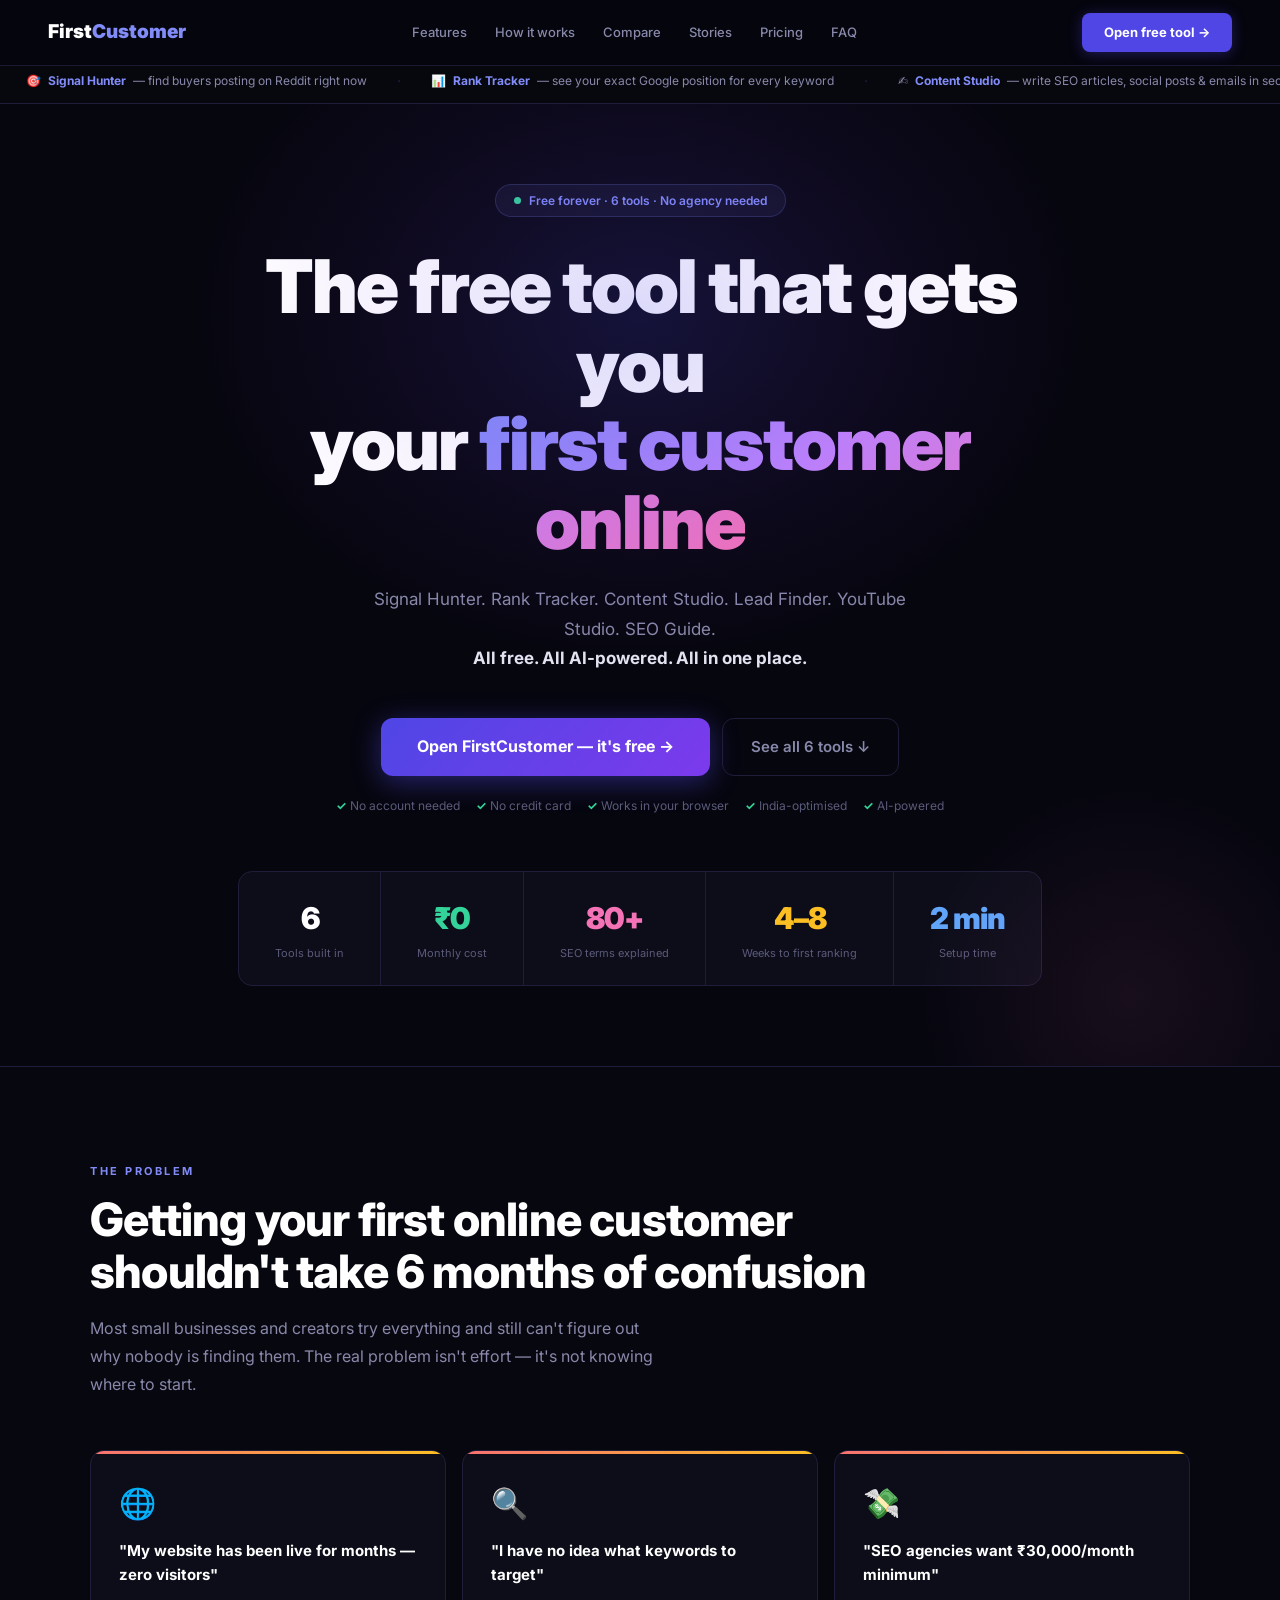
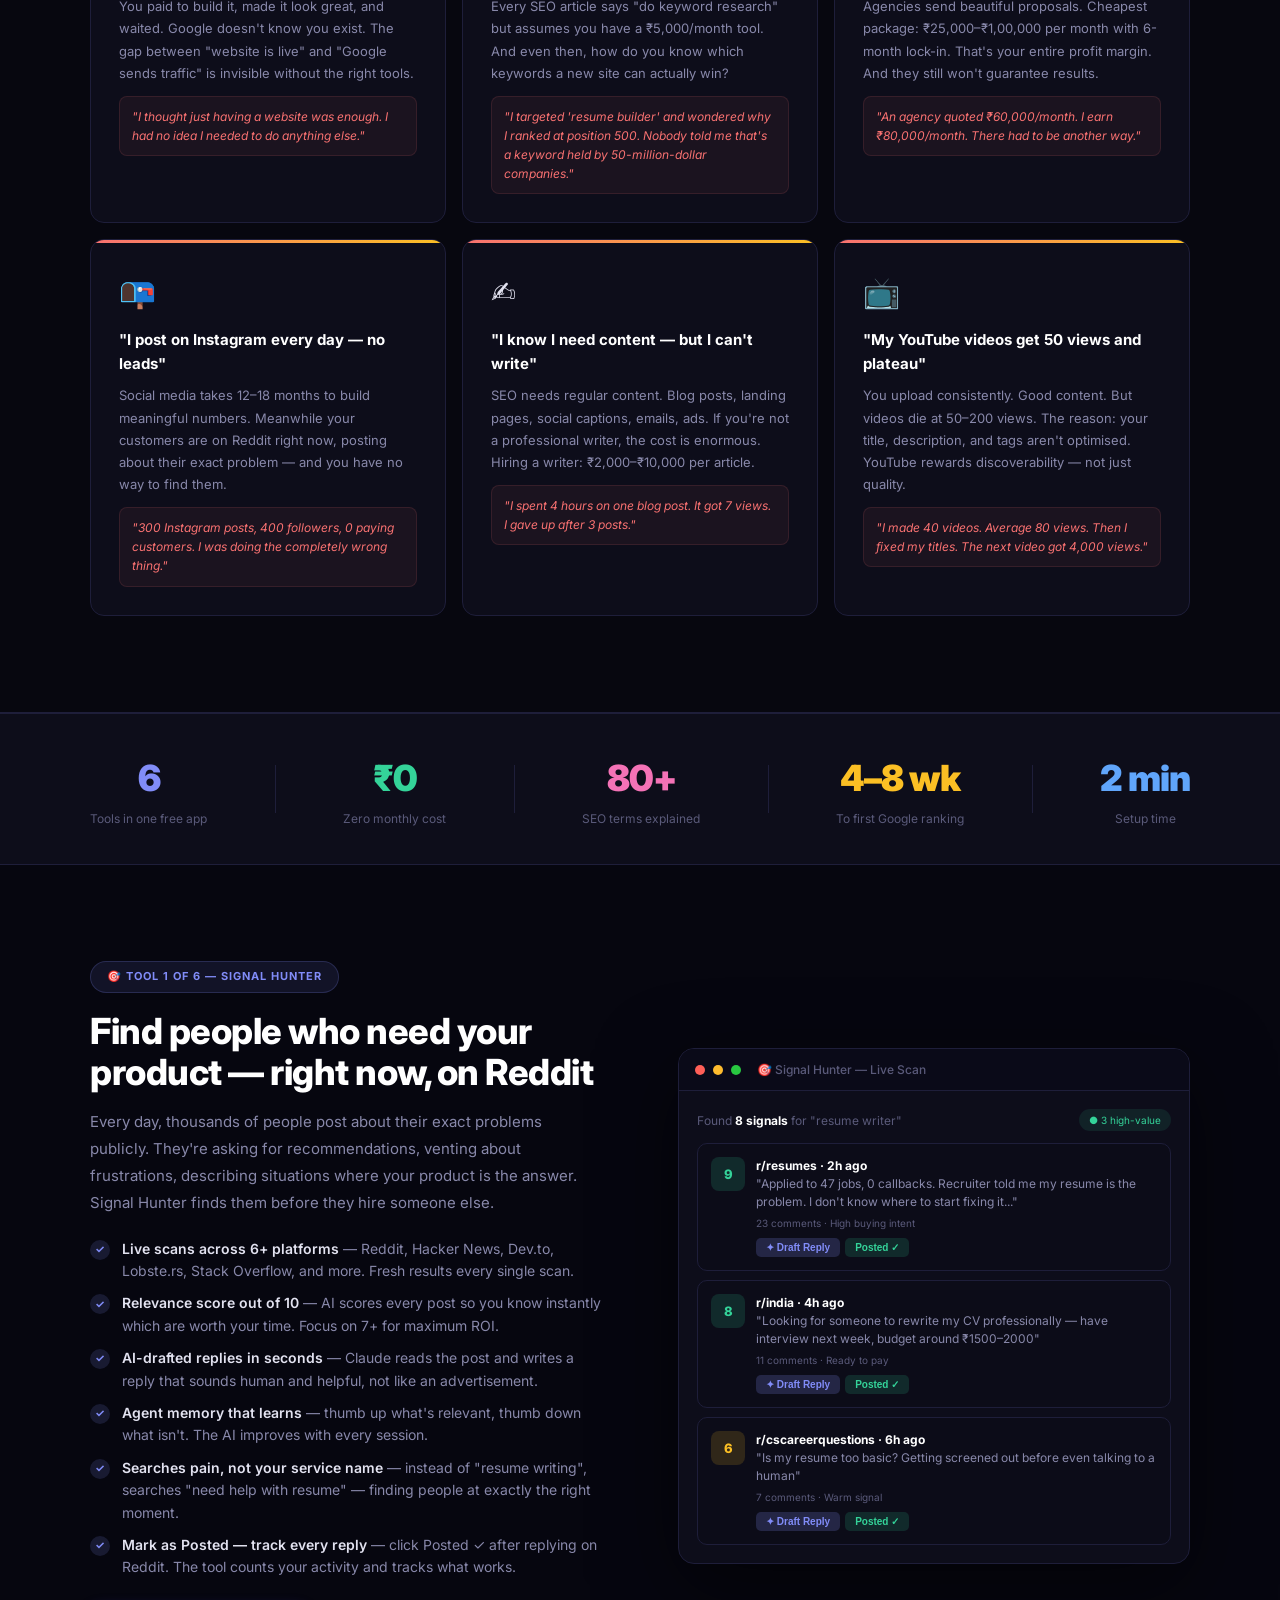
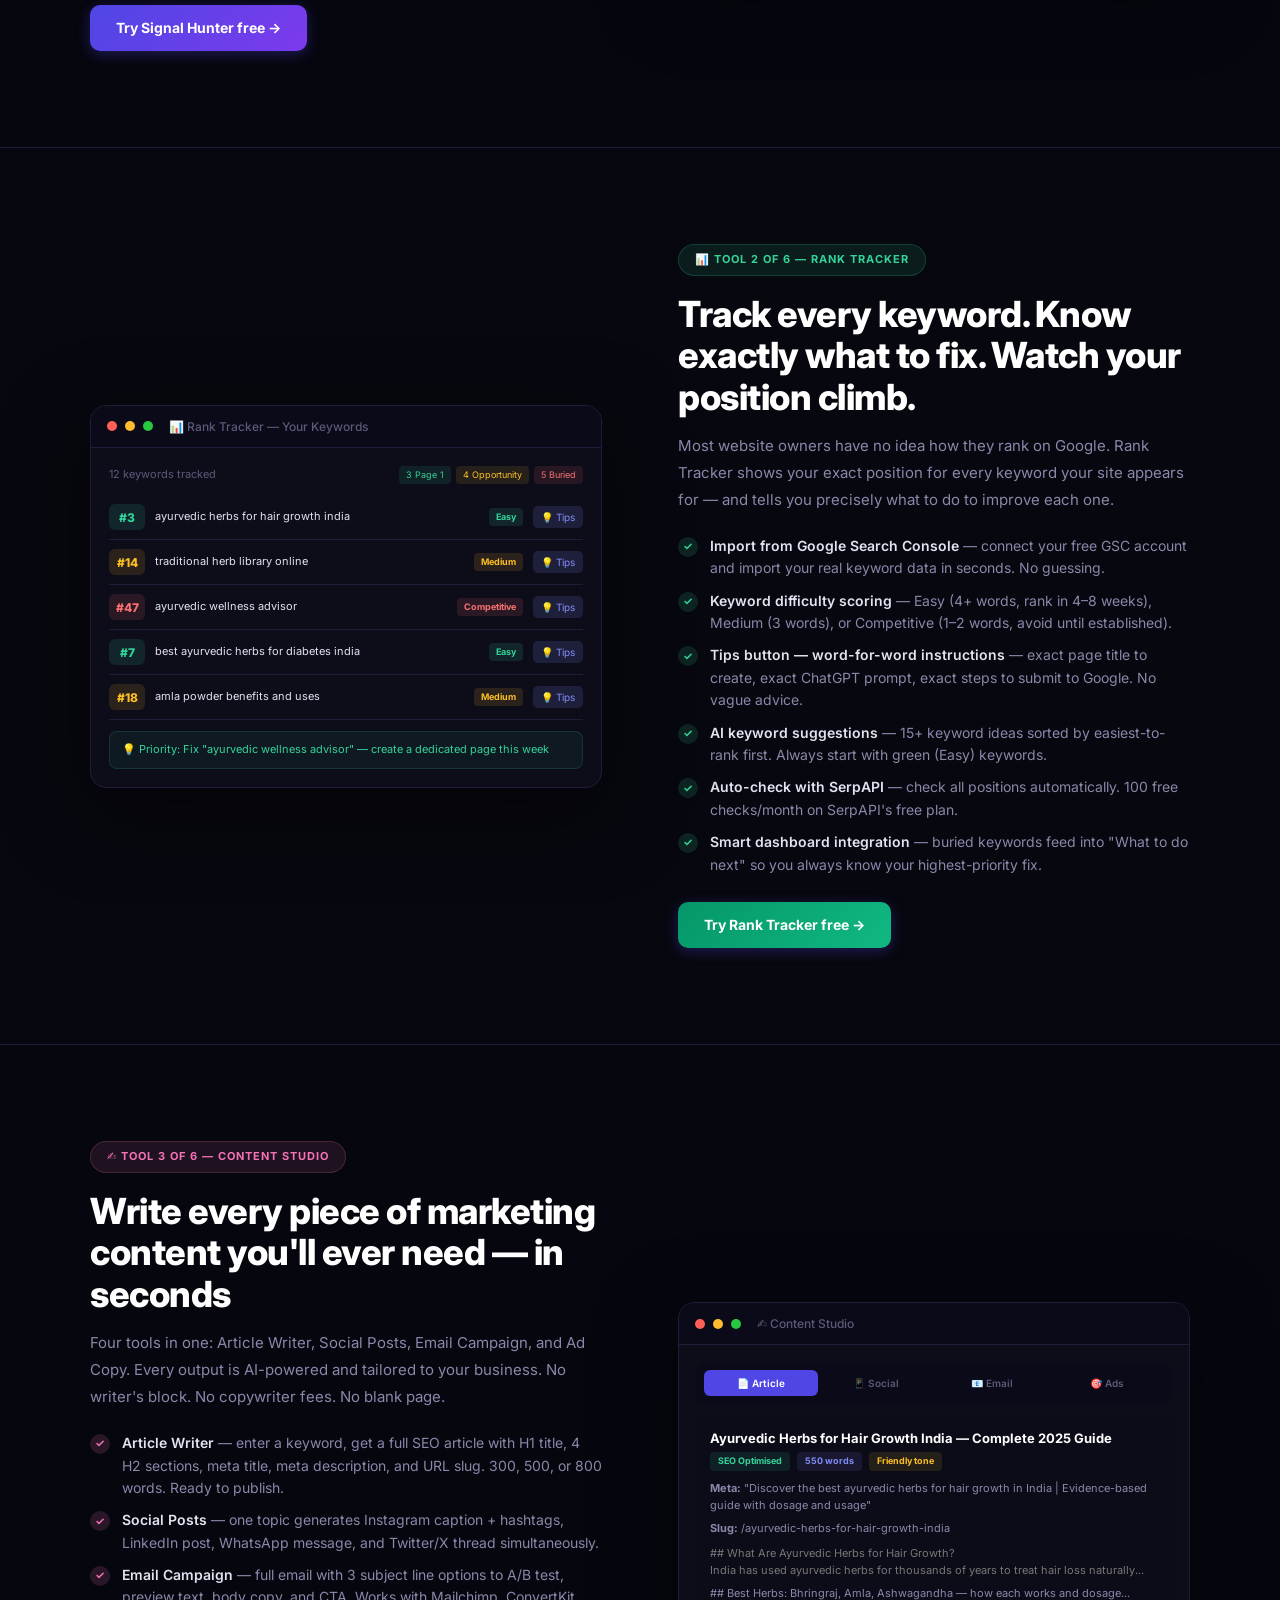
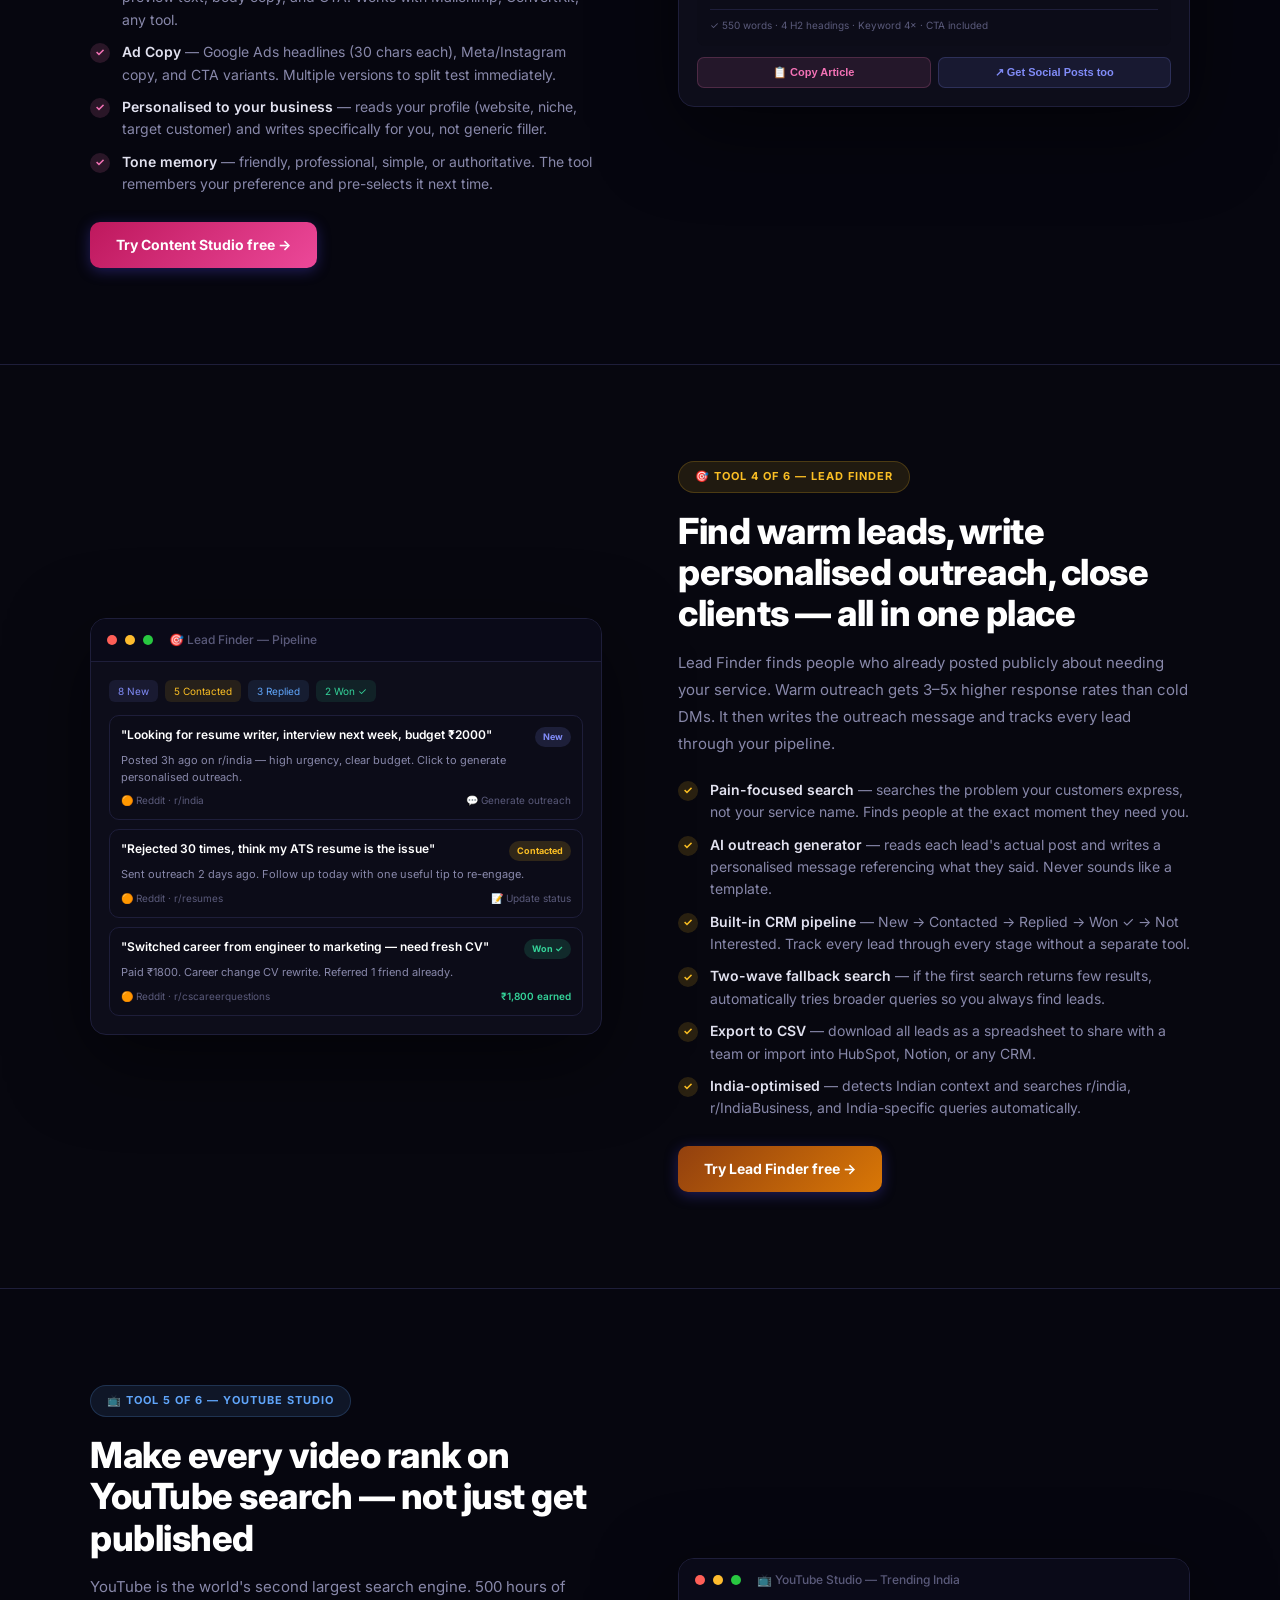
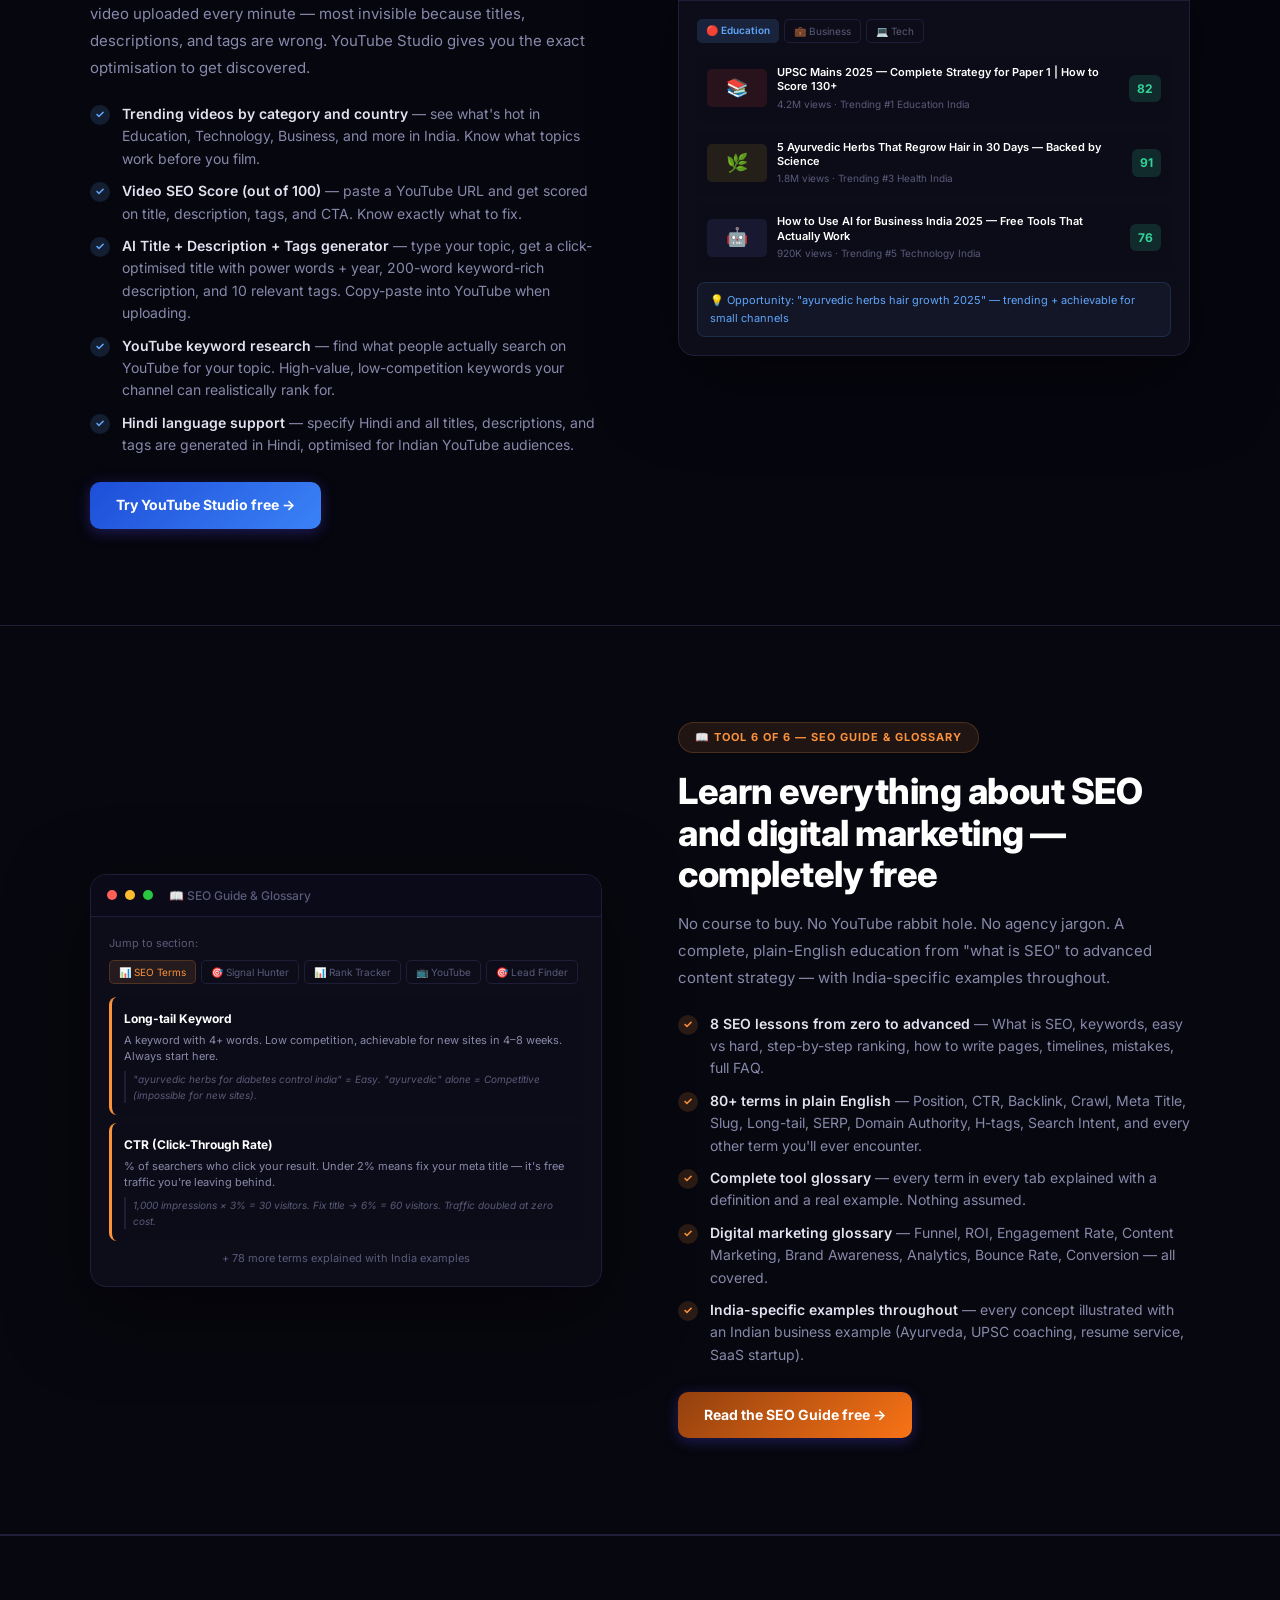
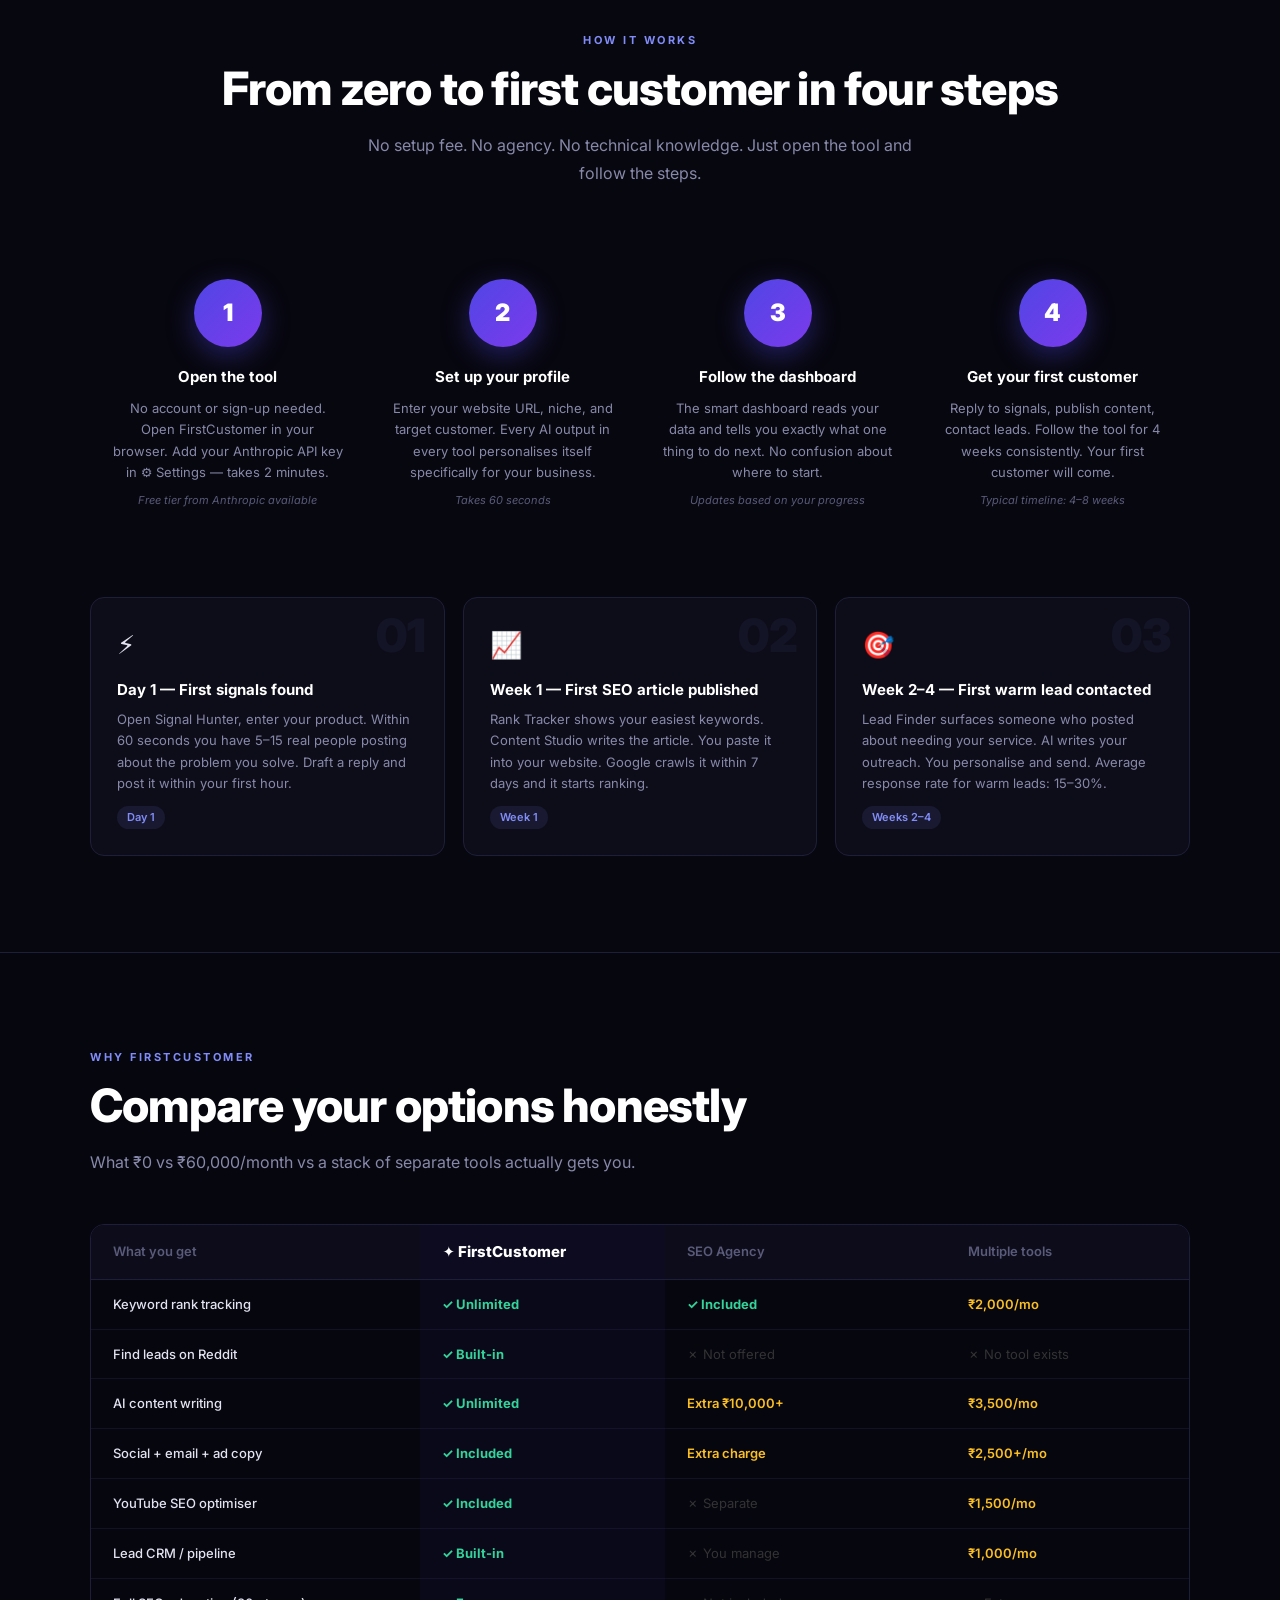
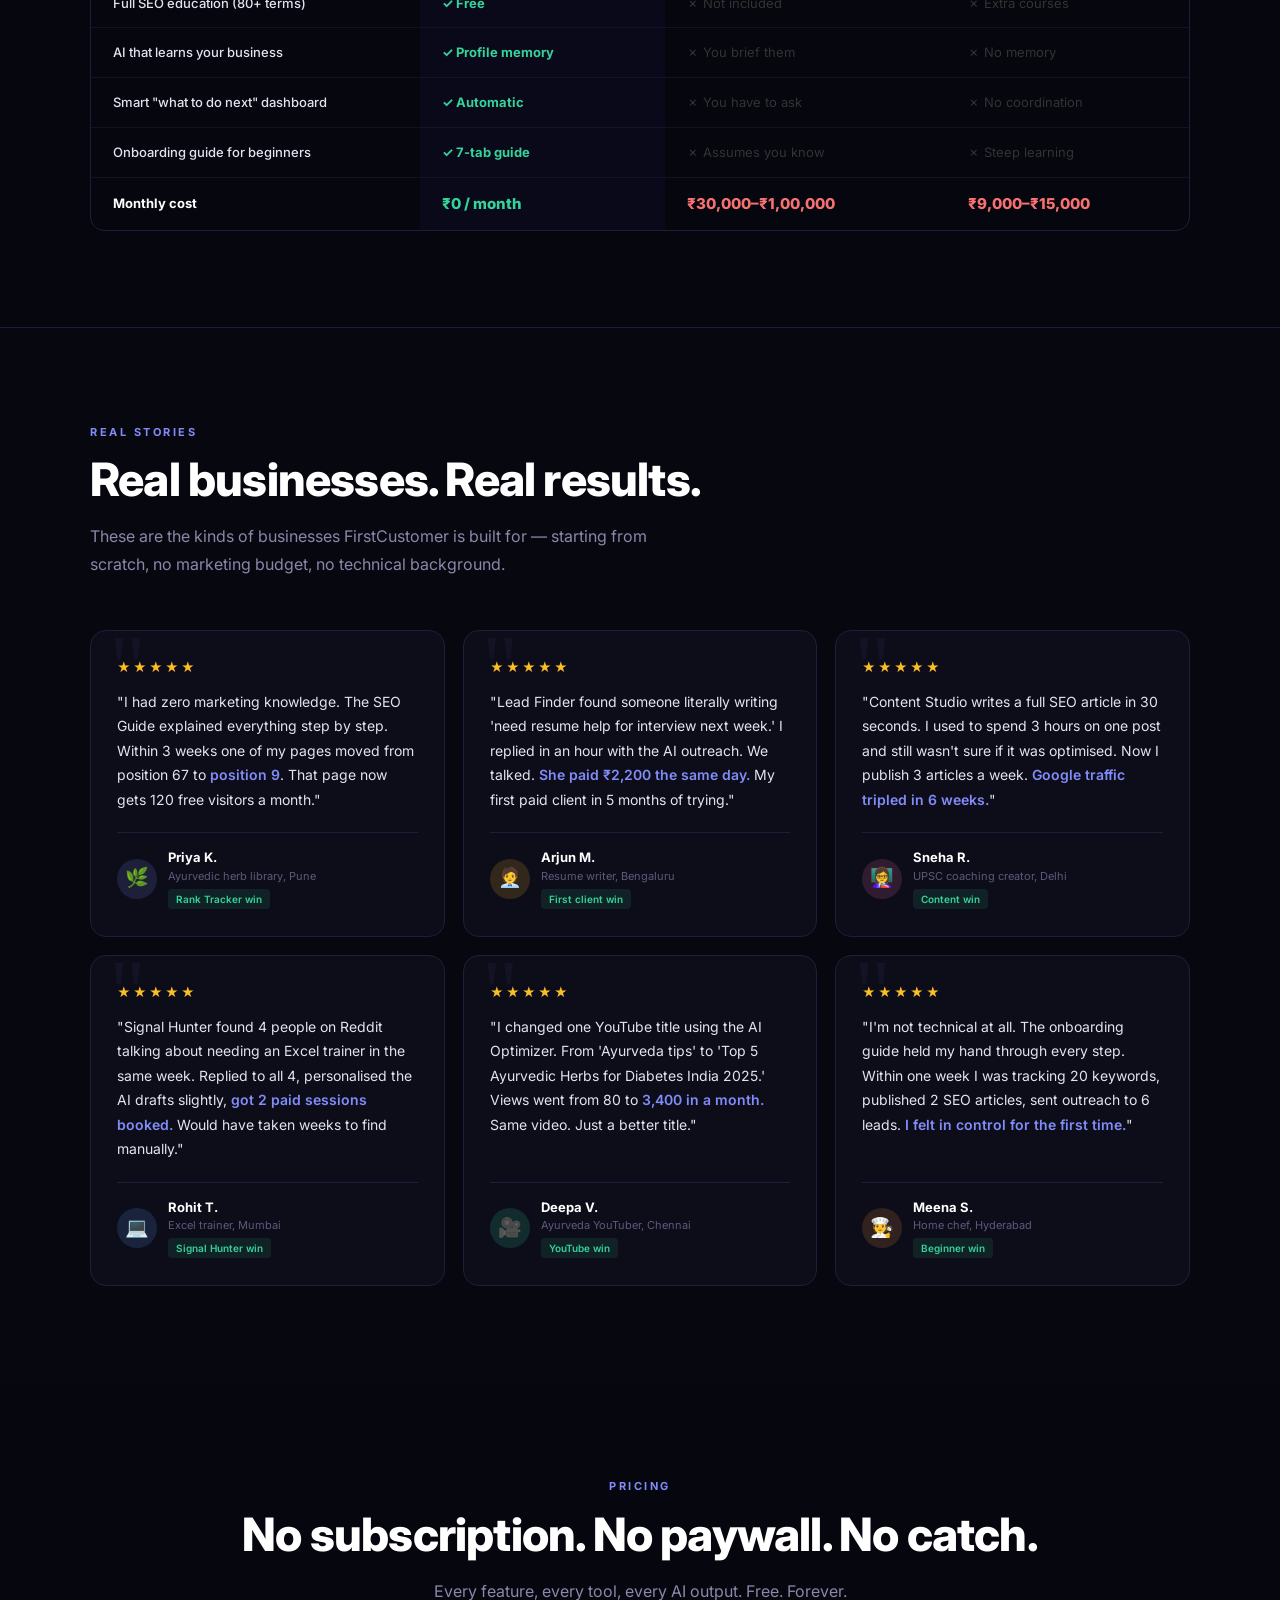
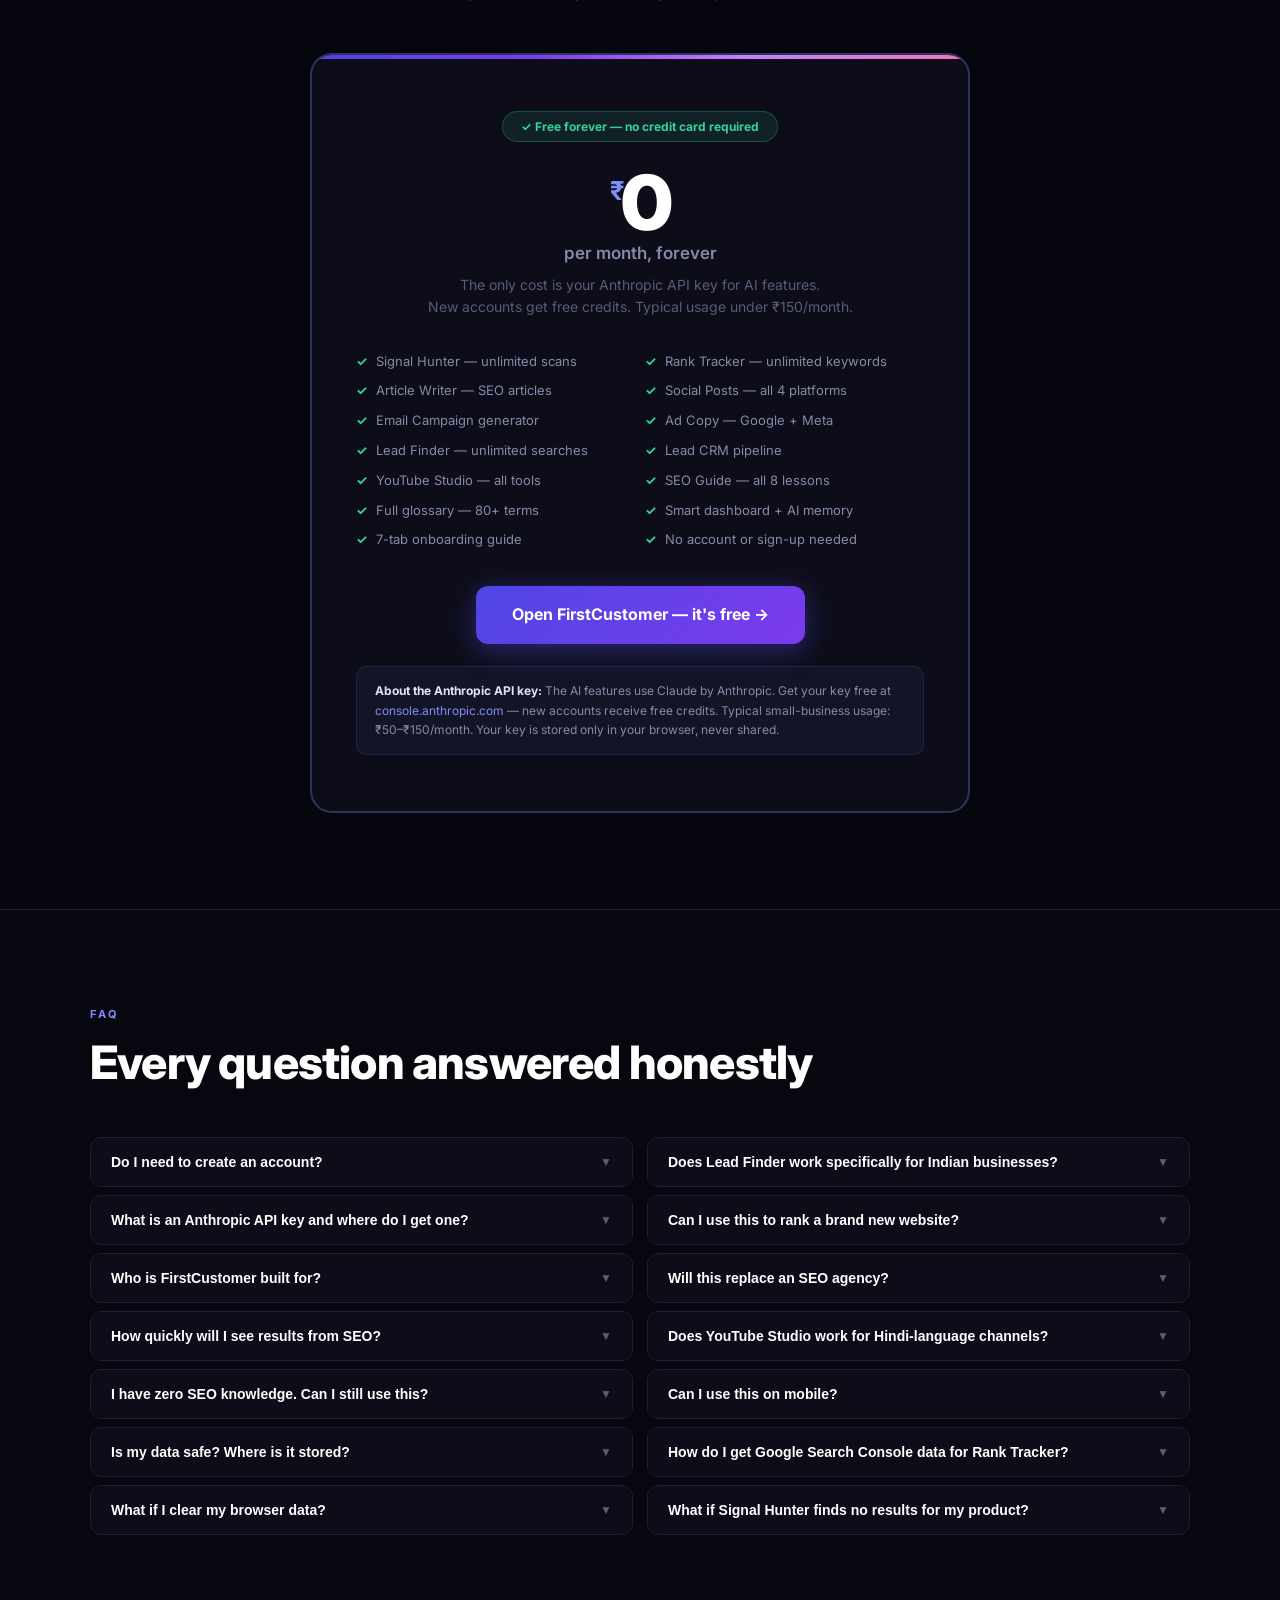
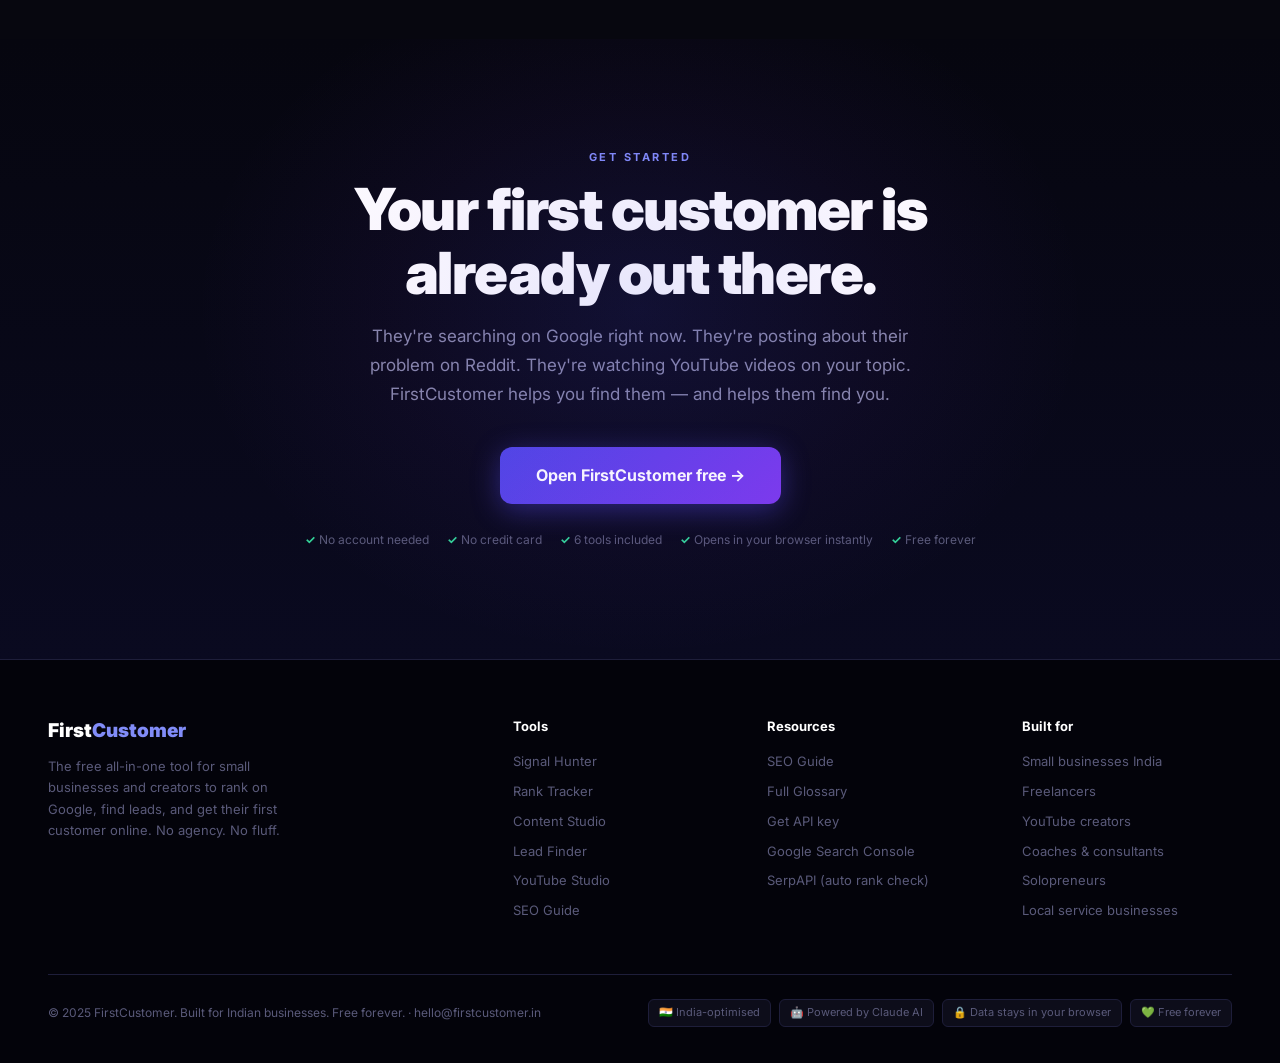
==== commit 9d6e0dbc: "Update index.html" ====
--- a/index.html
+++ b/index.html
@@ -304,7 +304,7 @@
     <a href="#pricing">Pricing</a>
     <a href="#faq">FAQ</a>
   </div>
-  <a class="nav-cta" href="https://https://firstcustomer.in/tools" target="_blank">Open free tool →</a>
+  <a class="nav-cta" href="https://firstcustomer.in/tools" target="_blank">Open free tool →</a>
 </nav>
 
 <!-- TICKER -->
@@ -332,7 +332,7 @@
   <h1 class="hh">The free tool that gets you<br>your <span class="grad">first customer online</span></h1>
   <p class="hero-sub">Signal Hunter. Rank Tracker. Content Studio. Lead Finder. YouTube Studio. SEO Guide.<br><strong>All free. All AI-powered. All in one place.</strong></p>
   <div class="hero-btns">
-    <a class="btn-xl" href="https://https://firstcustomer.in/tools" target="_blank">Open FirstCustomer — it's free →</a>
+    <a class="btn-xl" href="https://firstcustomer.in/tools" target="_blank">Open FirstCustomer — it's free →</a>
     <a class="btn-xl-g" href="#features">See all 6 tools ↓</a>
   </div>
   <div class="trust-row">
@@ -431,7 +431,7 @@
         <li><span class="ck cp">✓</span><div><strong>Searches pain, not your service name</strong> — instead of "resume writing", searches "need help with resume" — finding people at exactly the right moment.</div></li>
         <li><span class="ck cp">✓</span><div><strong>Mark as Posted — track every reply</strong> — click Posted ✓ after replying on Reddit. The tool counts your activity and tracks what works.</div></li>
       </ul>
-      <a class="btn-p" href="https://https://firstcustomer.in/tools" target="_blank">Try Signal Hunter free →</a>
+      <a class="btn-p" href="https://firstcustomer.in/tools" target="_blank">Try Signal Hunter free →</a>
     </div>
     <div>
       <div class="mock">
@@ -486,7 +486,7 @@
         <li><span class="ck cg">✓</span><div><strong>Auto-check with SerpAPI</strong> — check all positions automatically. 100 free checks/month on SerpAPI's free plan.</div></li>
         <li><span class="ck cg">✓</span><div><strong>Smart dashboard integration</strong> — buried keywords feed into "What to do next" so you always know your highest-priority fix.</div></li>
       </ul>
-      <a class="btn-p" style="background:linear-gradient(135deg,#059669,#10b981)" href="https://https://firstcustomer.in/tools" target="_blank">Try Rank Tracker free →</a>
+      <a class="btn-p" style="background:linear-gradient(135deg,#059669,#10b981)" href="https://firstcustomer.in/tools" target="_blank">Try Rank Tracker free →</a>
     </div>
     <div>
       <div class="mock">
@@ -527,7 +527,7 @@
         <li><span class="ck ck2">✓</span><div><strong>Personalised to your business</strong> — reads your profile (website, niche, target customer) and writes specifically for you, not generic filler.</div></li>
         <li><span class="ck ck2">✓</span><div><strong>Tone memory</strong> — friendly, professional, simple, or authoritative. The tool remembers your preference and pre-selects it next time.</div></li>
       </ul>
-      <a class="btn-p" style="background:linear-gradient(135deg,#be185d,#ec4899)" href="https://https://firstcustomer.in/tools" target="_blank">Try Content Studio free →</a>
+      <a class="btn-p" style="background:linear-gradient(135deg,#be185d,#ec4899)" href="https://firstcustomer.in/tools" target="_blank">Try Content Studio free →</a>
     </div>
     <div>
       <div class="mock">
@@ -574,7 +574,7 @@
         <li><span class="ck cy">✓</span><div><strong>Export to CSV</strong> — download all leads as a spreadsheet to share with a team or import into HubSpot, Notion, or any CRM.</div></li>
         <li><span class="ck cy">✓</span><div><strong>India-optimised</strong> — detects Indian context and searches r/india, r/IndiaBusiness, and India-specific queries automatically.</div></li>
       </ul>
-      <a class="btn-p" style="background:linear-gradient(135deg,#92400e,#d97706)" href="https://https://firstcustomer.in/tools" target="_blank">Try Lead Finder free →</a>
+      <a class="btn-p" style="background:linear-gradient(135deg,#92400e,#d97706)" href="https://firstcustomer.in/tools" target="_blank">Try Lead Finder free →</a>
     </div>
     <div>
       <div class="mock">
@@ -621,7 +621,7 @@
         <li><span class="ck cb">✓</span><div><strong>YouTube keyword research</strong> — find what people actually search on YouTube for your topic. High-value, low-competition keywords your channel can realistically rank for.</div></li>
         <li><span class="ck cb">✓</span><div><strong>Hindi language support</strong> — specify Hindi and all titles, descriptions, and tags are generated in Hindi, optimised for Indian YouTube audiences.</div></li>
       </ul>
-      <a class="btn-p" style="background:linear-gradient(135deg,#1d4ed8,#3b82f6)" href="https://https://firstcustomer.in/tools" target="_blank">Try YouTube Studio free →</a>
+      <a class="btn-p" style="background:linear-gradient(135deg,#1d4ed8,#3b82f6)" href="https://firstcustomer.in/tools" target="_blank">Try YouTube Studio free →</a>
     </div>
     <div>
       <div class="mock">
@@ -677,7 +677,7 @@
         <li><span class="ck co">✓</span><div><strong>Digital marketing glossary</strong> — Funnel, ROI, Engagement Rate, Content Marketing, Brand Awareness, Analytics, Bounce Rate, Conversion — all covered.</div></li>
         <li><span class="ck co">✓</span><div><strong>India-specific examples throughout</strong> — every concept illustrated with an Indian business example (Ayurveda, UPSC coaching, resume service, SaaS startup).</div></li>
       </ul>
-      <a class="btn-p" style="background:linear-gradient(135deg,#92400e,#f97316)" href="https://https://firstcustomer.in/tools" target="_blank">Read the SEO Guide free →</a>
+      <a class="btn-p" style="background:linear-gradient(135deg,#92400e,#f97316)" href="https://firstcustomer.in/tools" target="_blank">Read the SEO Guide free →</a>
     </div>
     <div>
       <div class="mock">
@@ -880,7 +880,7 @@
         <div class="pf">7-tab onboarding guide</div>
         <div class="pf">No account or sign-up needed</div>
       </div>
-      <a class="btn-xl" href="https://https://firstcustomer.in/tools" target="_blank" style="margin:0 auto">Open FirstCustomer — it's free →</a>
+      <a class="btn-xl" href="https://firstcustomer.in/tools" target="_blank" style="margin:0 auto">Open FirstCustomer — it's free →</a>
       <div class="anote"><strong style="color:var(--text)">About the Anthropic API key:</strong> The AI features use Claude by Anthropic. Get your key free at <a href="https://console.anthropic.com" target="_blank">console.anthropic.com</a> — new accounts receive free credits. Typical small-business usage: ₹50–₹150/month. Your key is stored only in your browser, never shared.</div>
     </div>
   </div>
@@ -920,7 +920,7 @@
   <div class="sl" style="text-align:center">Get started</div>
   <h2>Your first customer is<br>already out there.</h2>
   <p>They're searching on Google right now. They're posting about their problem on Reddit. They're watching YouTube videos on your topic. FirstCustomer helps you find them — and helps them find you.</p>
-  <a class="btn-xl" href="https://https://firstcustomer.in/tools" target="_blank">Open FirstCustomer free →</a>
+  <a class="btn-xl" href="https://firstcustomer.in/tools" target="_blank">Open FirstCustomer free →</a>
   <div class="ftrust">
     <span>No account needed</span>
     <span>No credit card</span>
@@ -939,17 +939,17 @@
     </div>
     <div class="fcol">
       <h4>Tools</h4>
-      <a href="https://https://firstcustomer.in/tools" target="_blank">Signal Hunter</a>
-      <a href="https://https://firstcustomer.in/tools" target="_blank">Rank Tracker</a>
-      <a href="https://https://firstcustomer.in/tools" target="_blank">Content Studio</a>
-      <a href="https://https://firstcustomer.in/tools" target="_blank">Lead Finder</a>
-      <a href="https://https://firstcustomer.in/tools" target="_blank">YouTube Studio</a>
-      <a href="https://https://firstcustomer.in/tools" target="_blank">SEO Guide</a>
+      <a href="https://firstcustomer.in/tools" target="_blank">Signal Hunter</a>
+      <a href="https://firstcustomer.in/tools" target="_blank">Rank Tracker</a>
+      <a href="https://firstcustomer.in/tools" target="_blank">Content Studio</a>
+      <a href="https://firstcustomer.in/tools" target="_blank">Lead Finder</a>
+      <a href="https://firstcustomer.in/tools" target="_blank">YouTube Studio</a>
+      <a href="https://firstcustomer.in/tools" target="_blank">SEO Guide</a>
     </div>
     <div class="fcol">
       <h4>Resources</h4>
-      <a href="https://https://firstcustomer.in/tools" target="_blank">SEO Guide</a>
-      <a href="https://https://firstcustomer.in/tools" target="_blank">Full Glossary</a>
+      <a href="https://firstcustomer.in/tools" target="_blank">SEO Guide</a>
+      <a href="https://firstcustomer.in/tools" target="_blank">Full Glossary</a>
       <a href="https://console.anthropic.com" target="_blank">Get API key</a>
       <a href="https://search.google.com/search-console" target="_blank">Google Search Console</a>
       <a href="https://serpapi.com" target="_blank">SerpAPI (auto rank check)</a>
@@ -965,7 +965,7 @@
     </div>
   </div>
   <div class="fbot">
-    <div class="fcopy">© 2025 FirstCustomer. Built for Indian businesses. Free forever.</div>
+    <div class="fcopy">© 2025 FirstCustomer. Built for Indian businesses. Free forever. · <a href="mailto:hello@firstcustomer.in" style="color:var(--muted);text-decoration:none;">hello@firstcustomer.in</a></div>
     <div class="fbadges">
       <div class="fbadge">🇮🇳 India-optimised</div>
       <div class="fbadge">🤖 Powered by Claude AI</div>
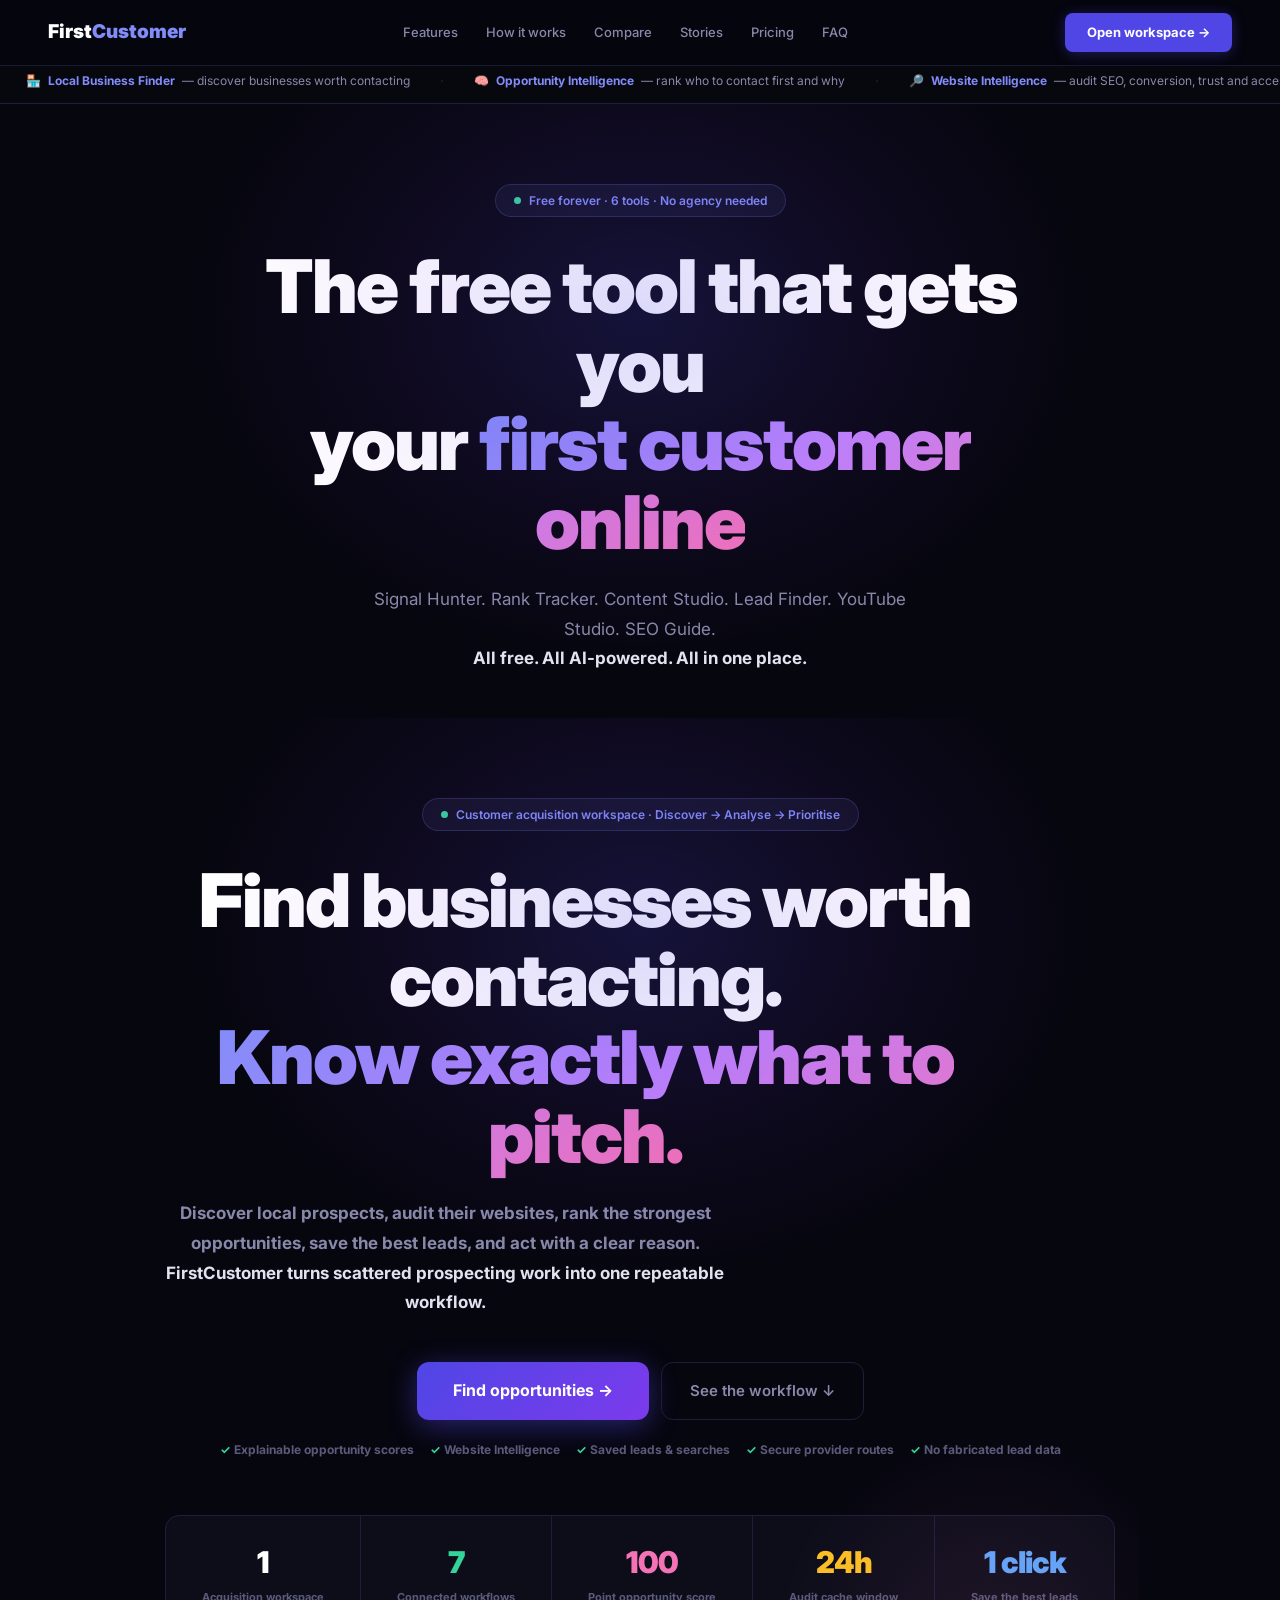
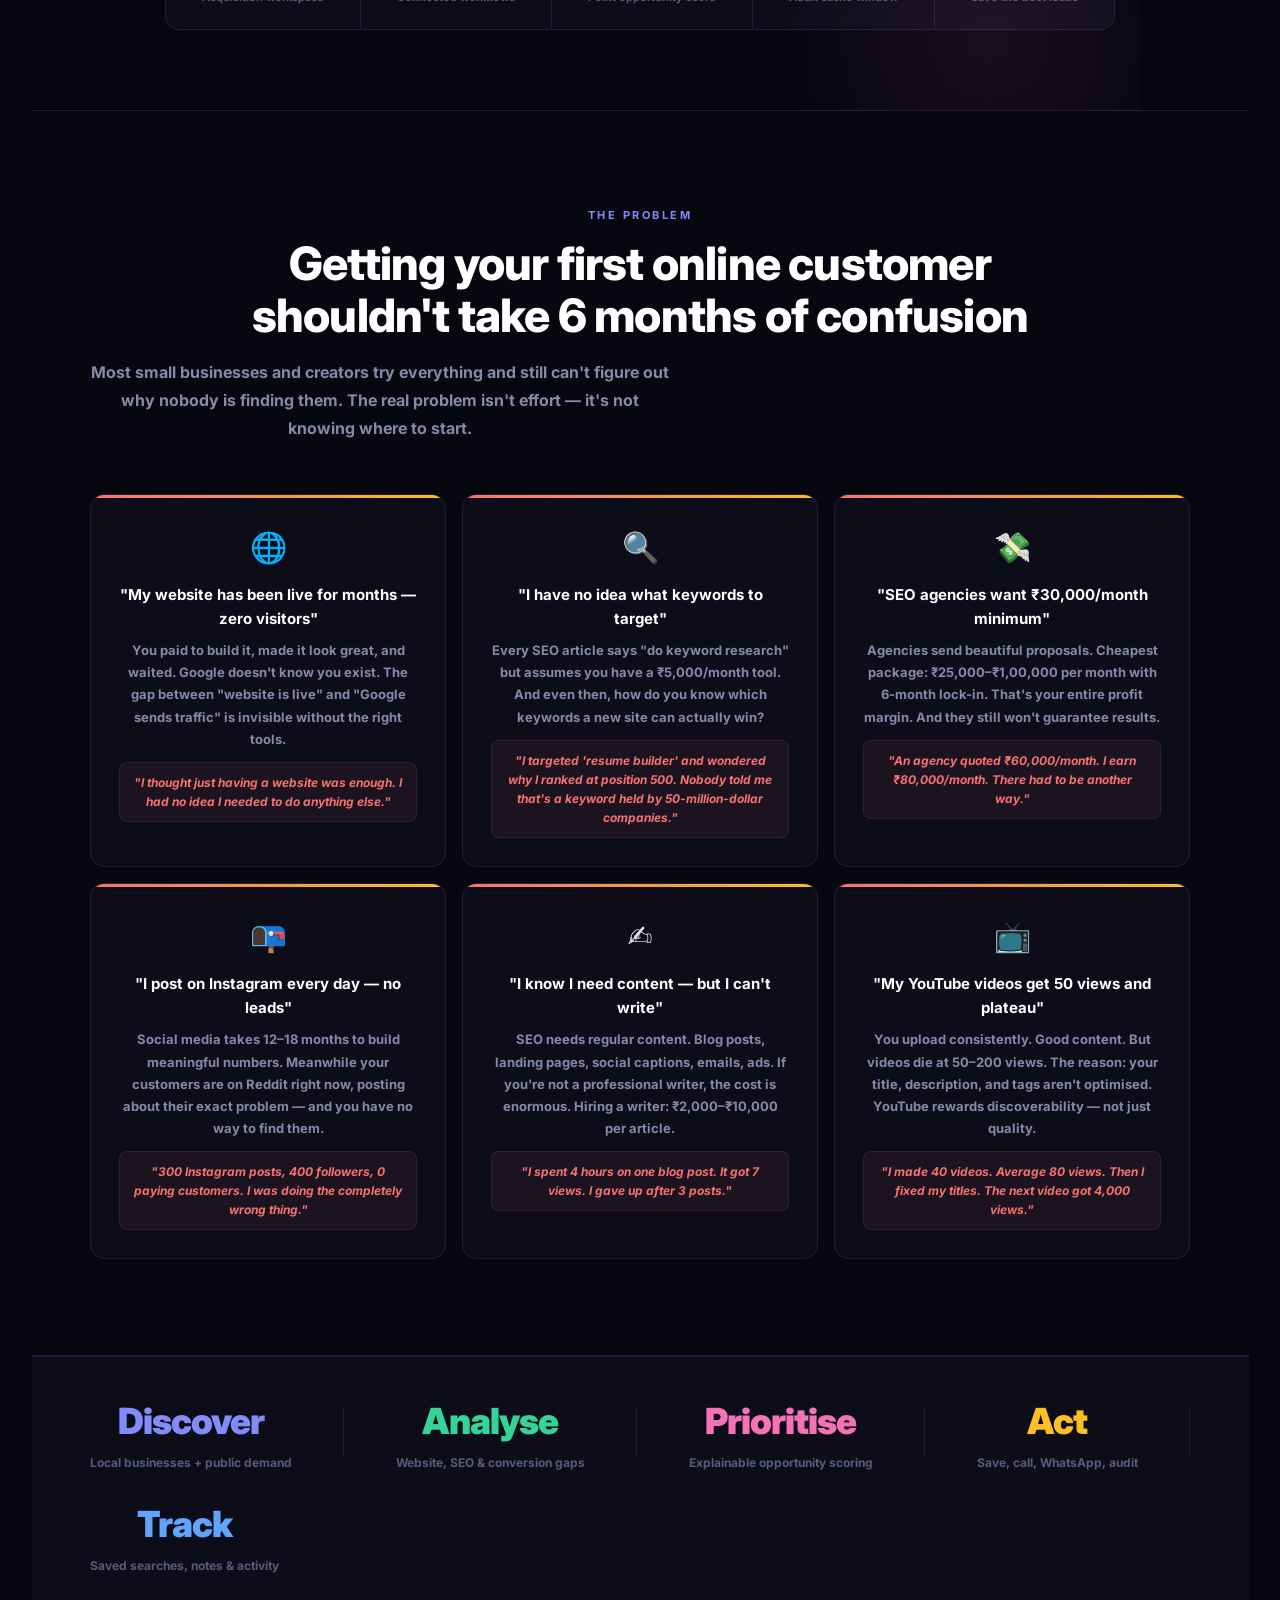
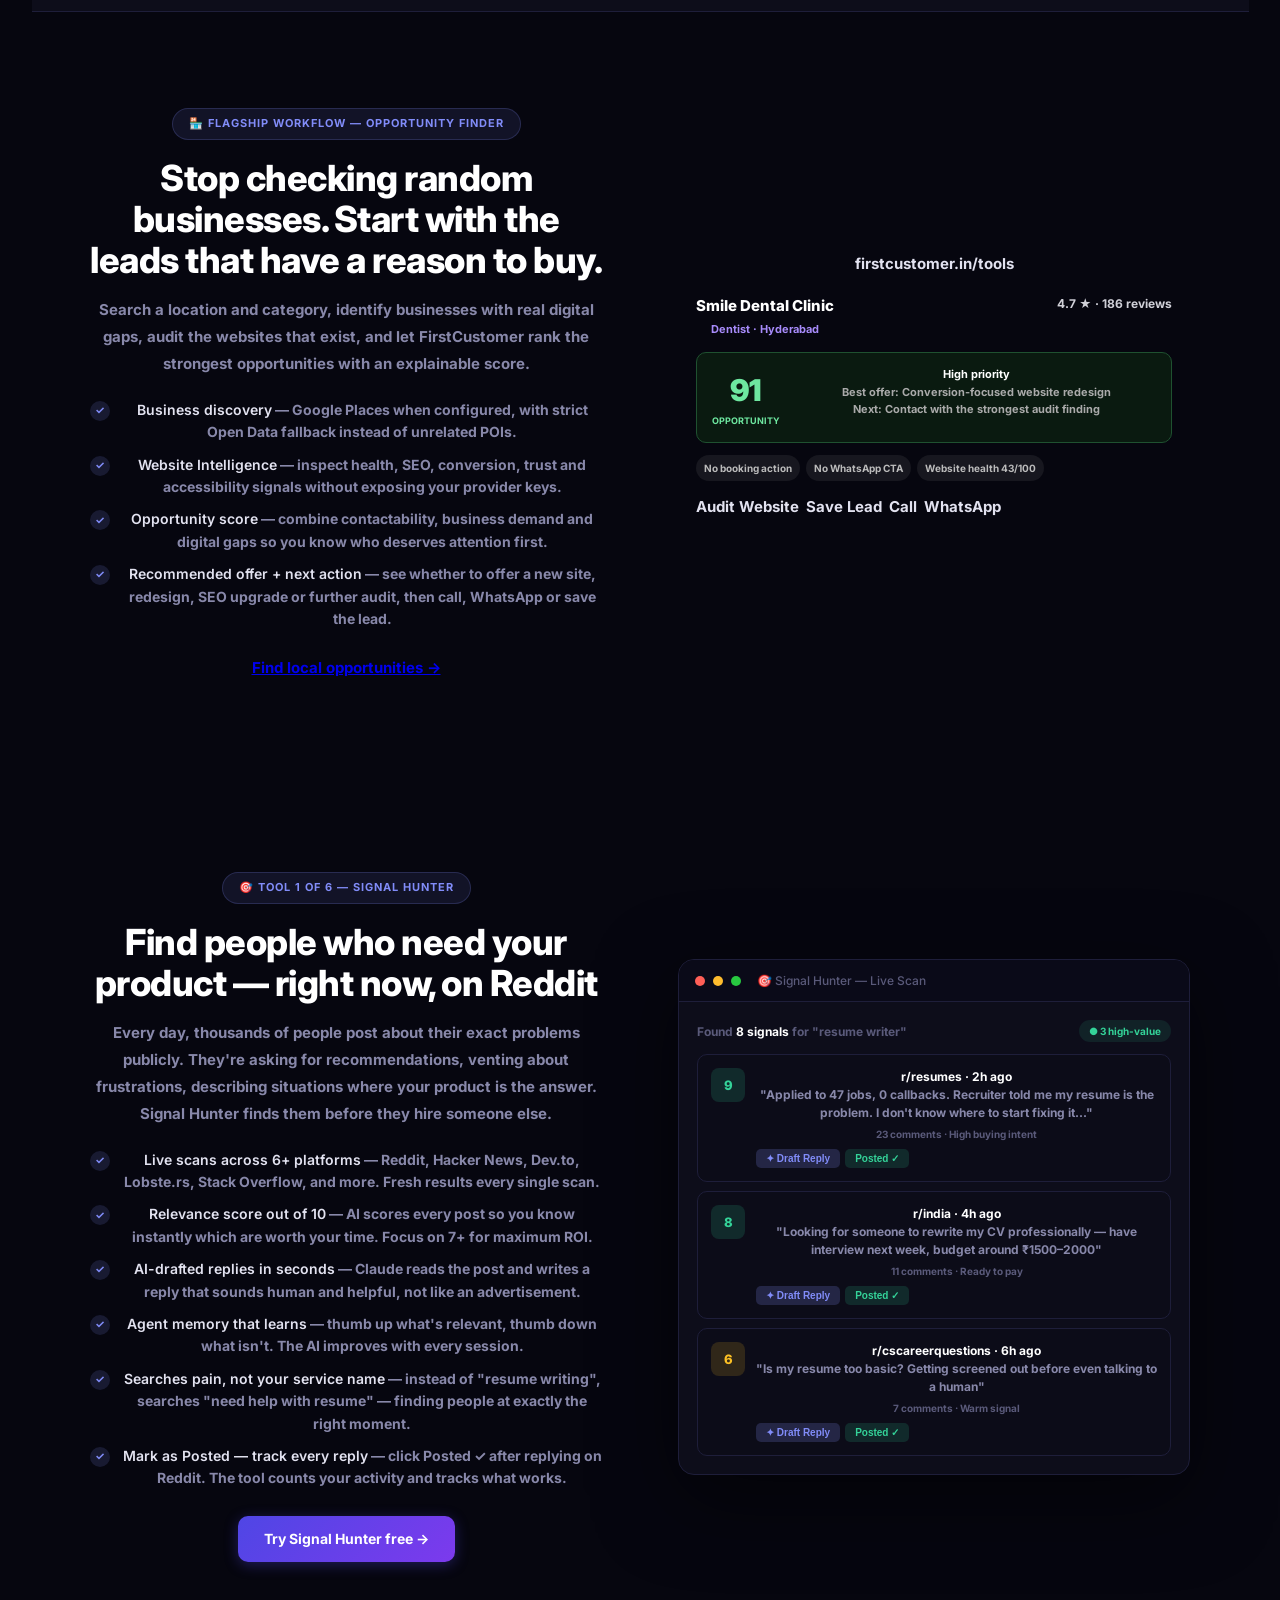
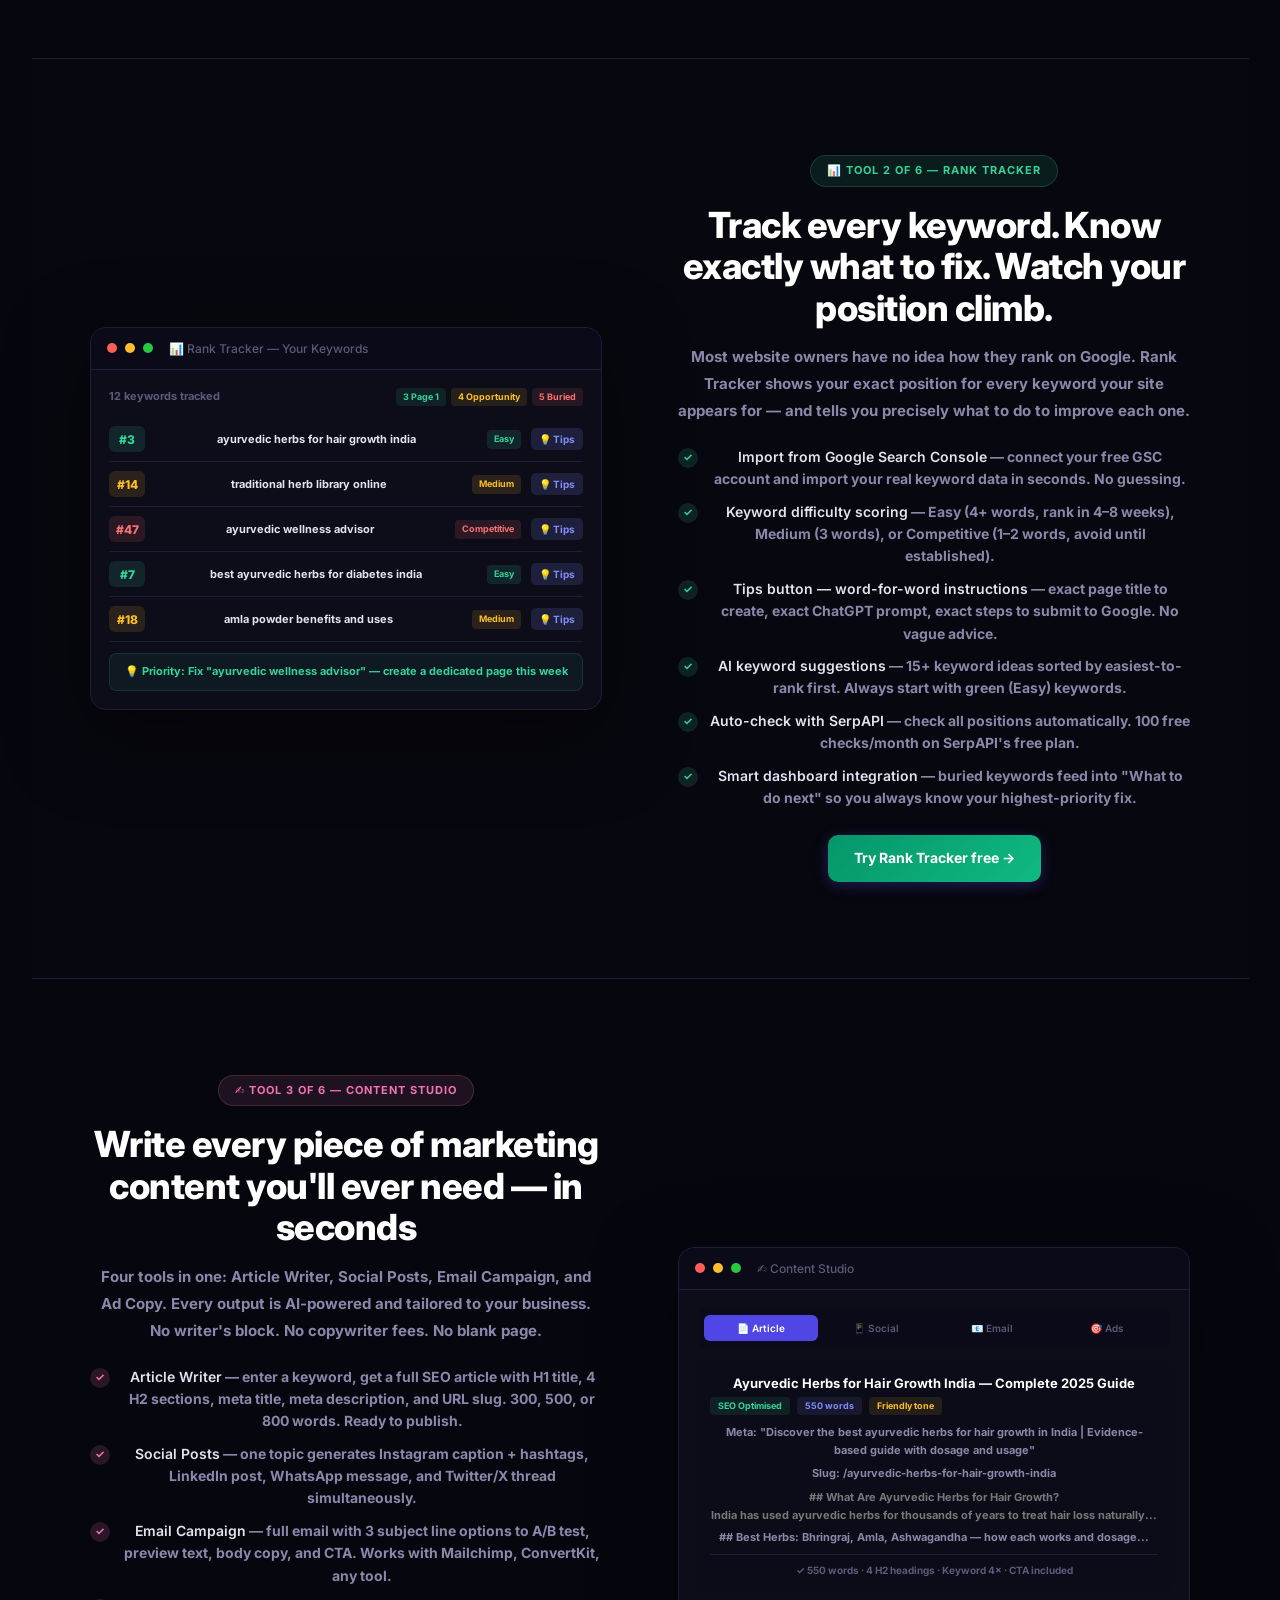
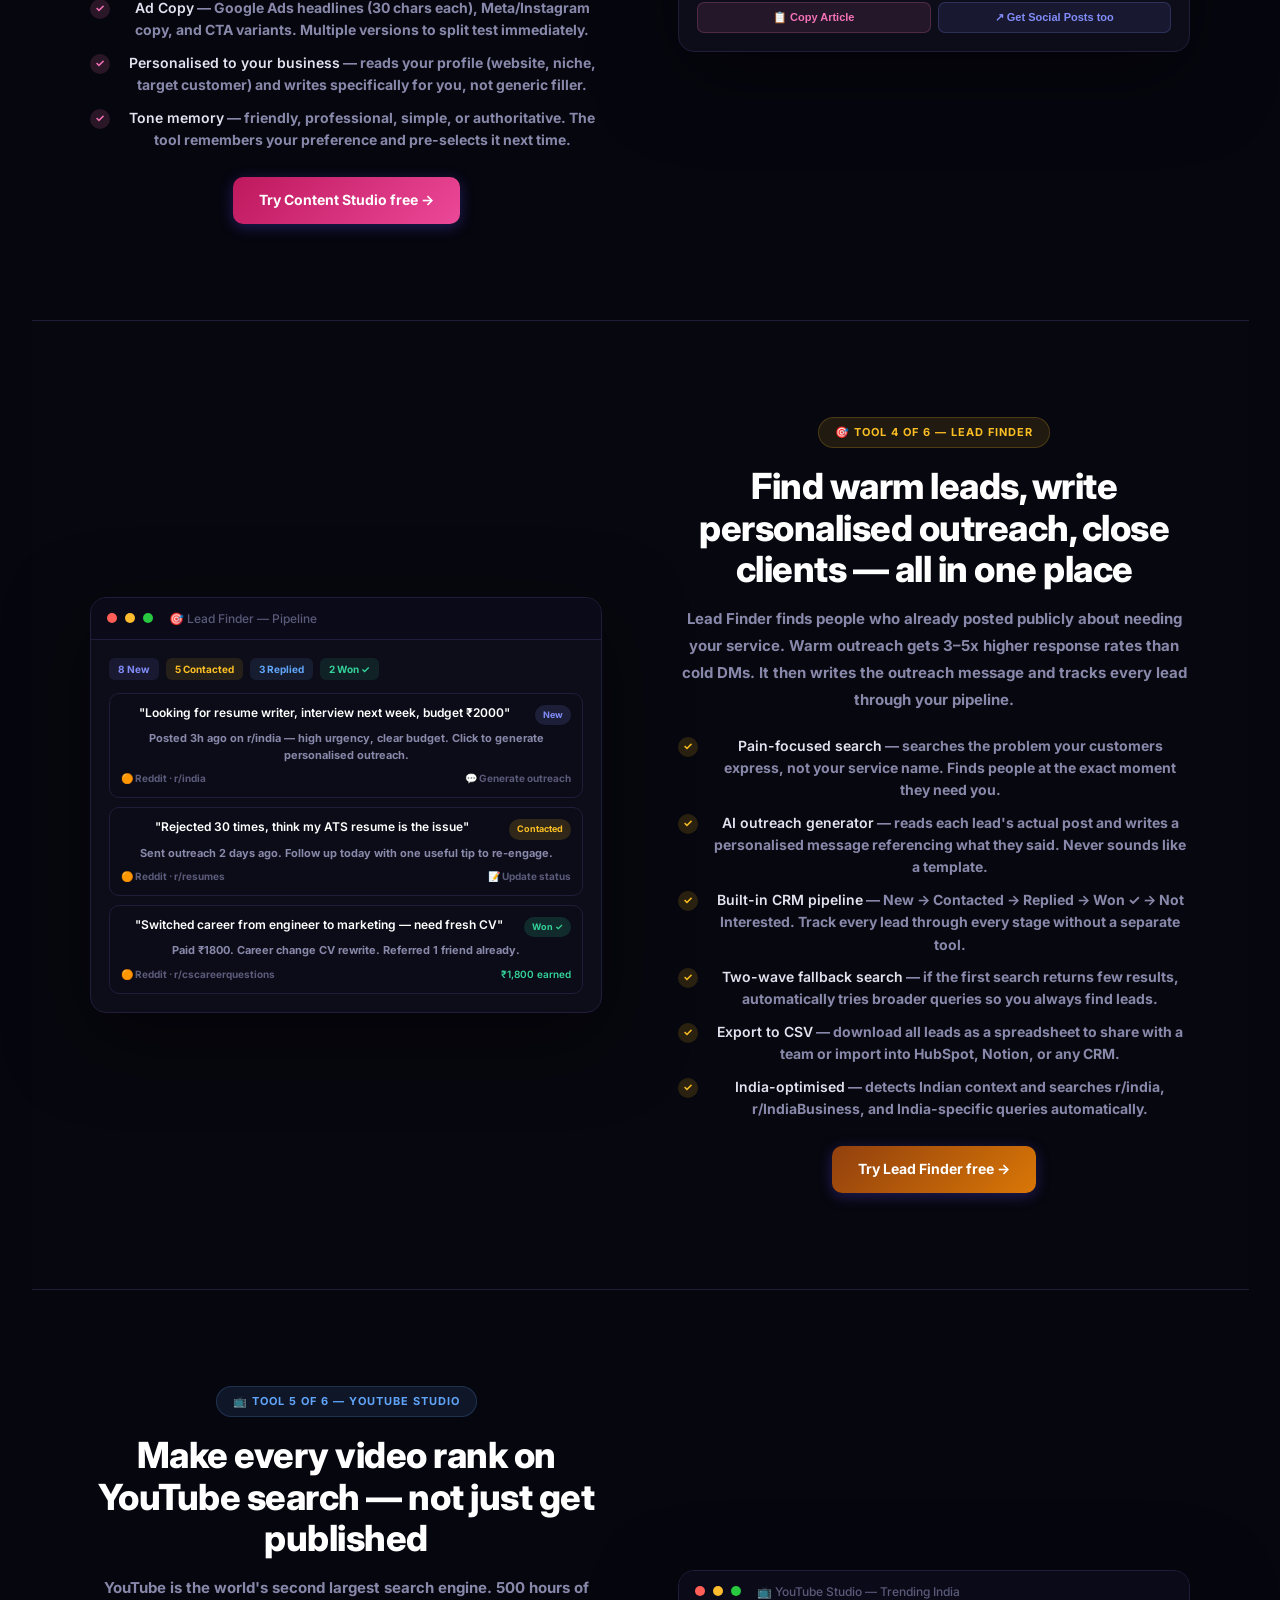
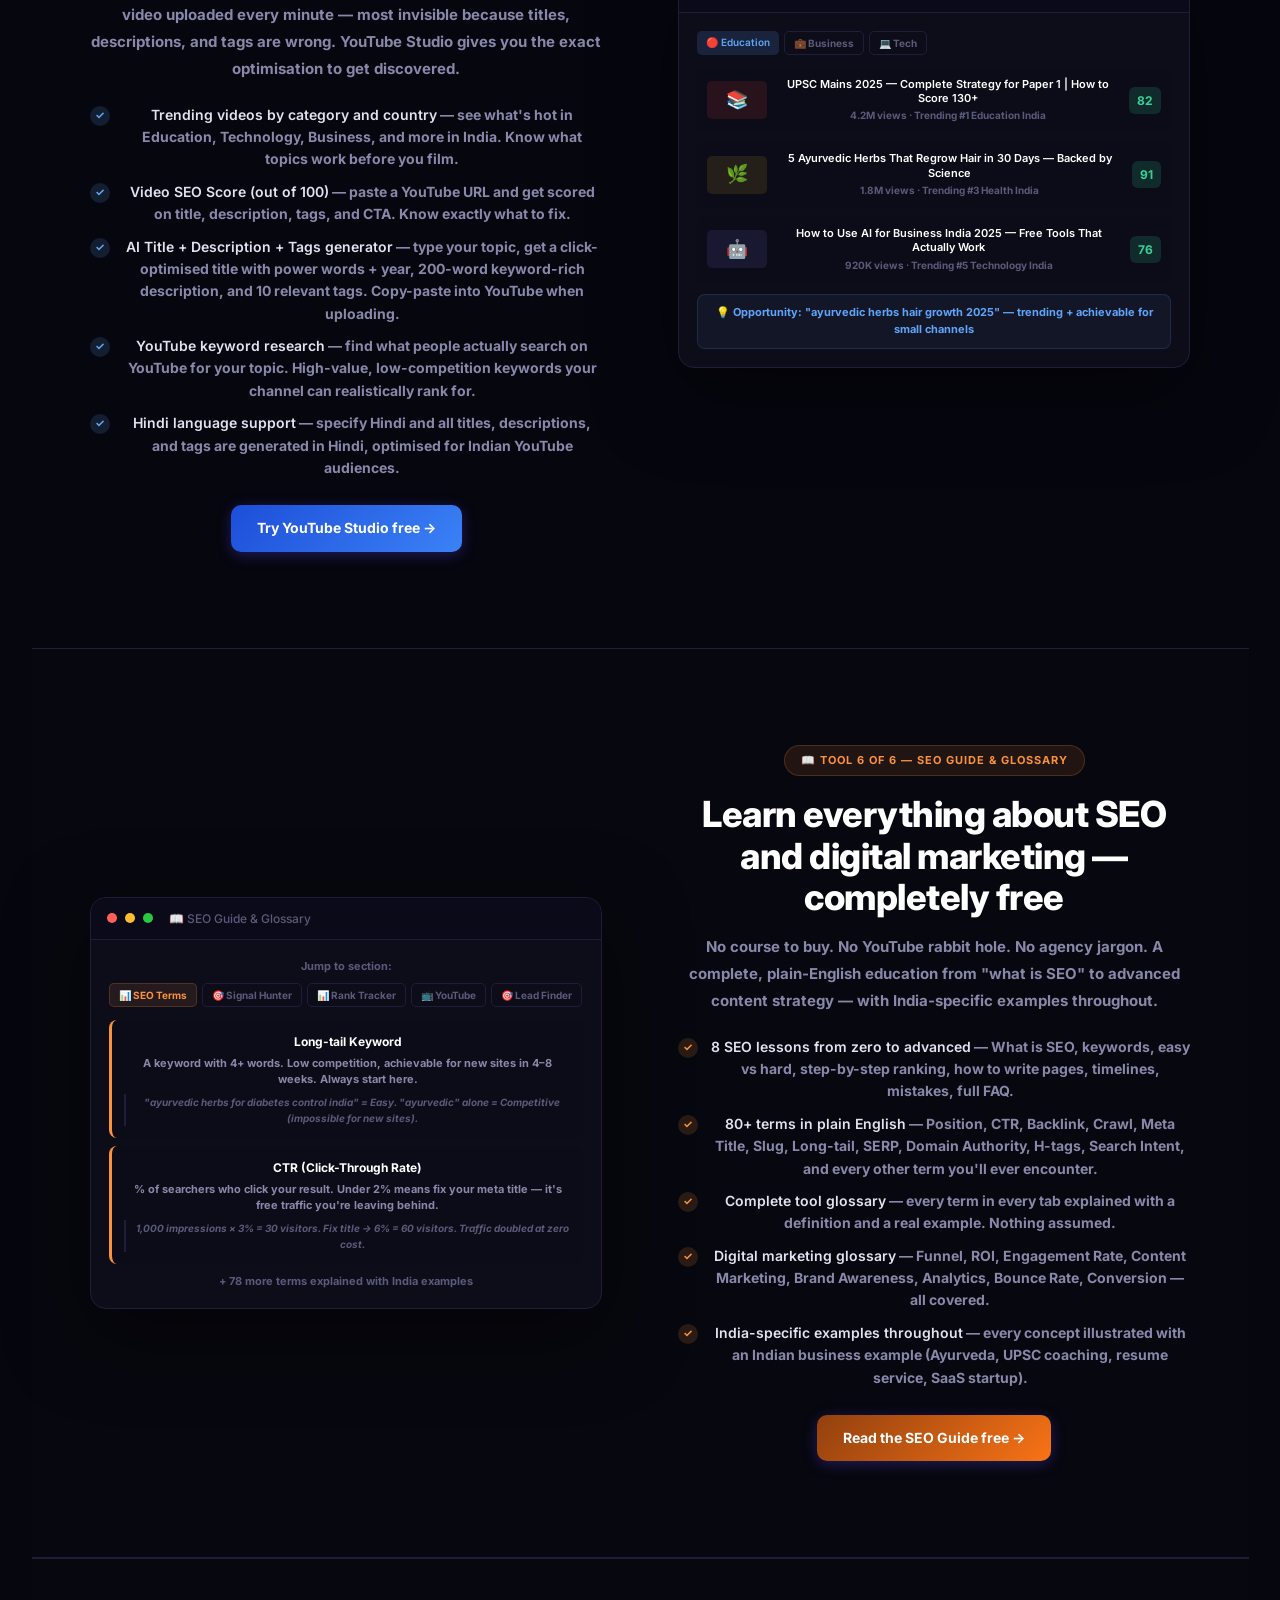
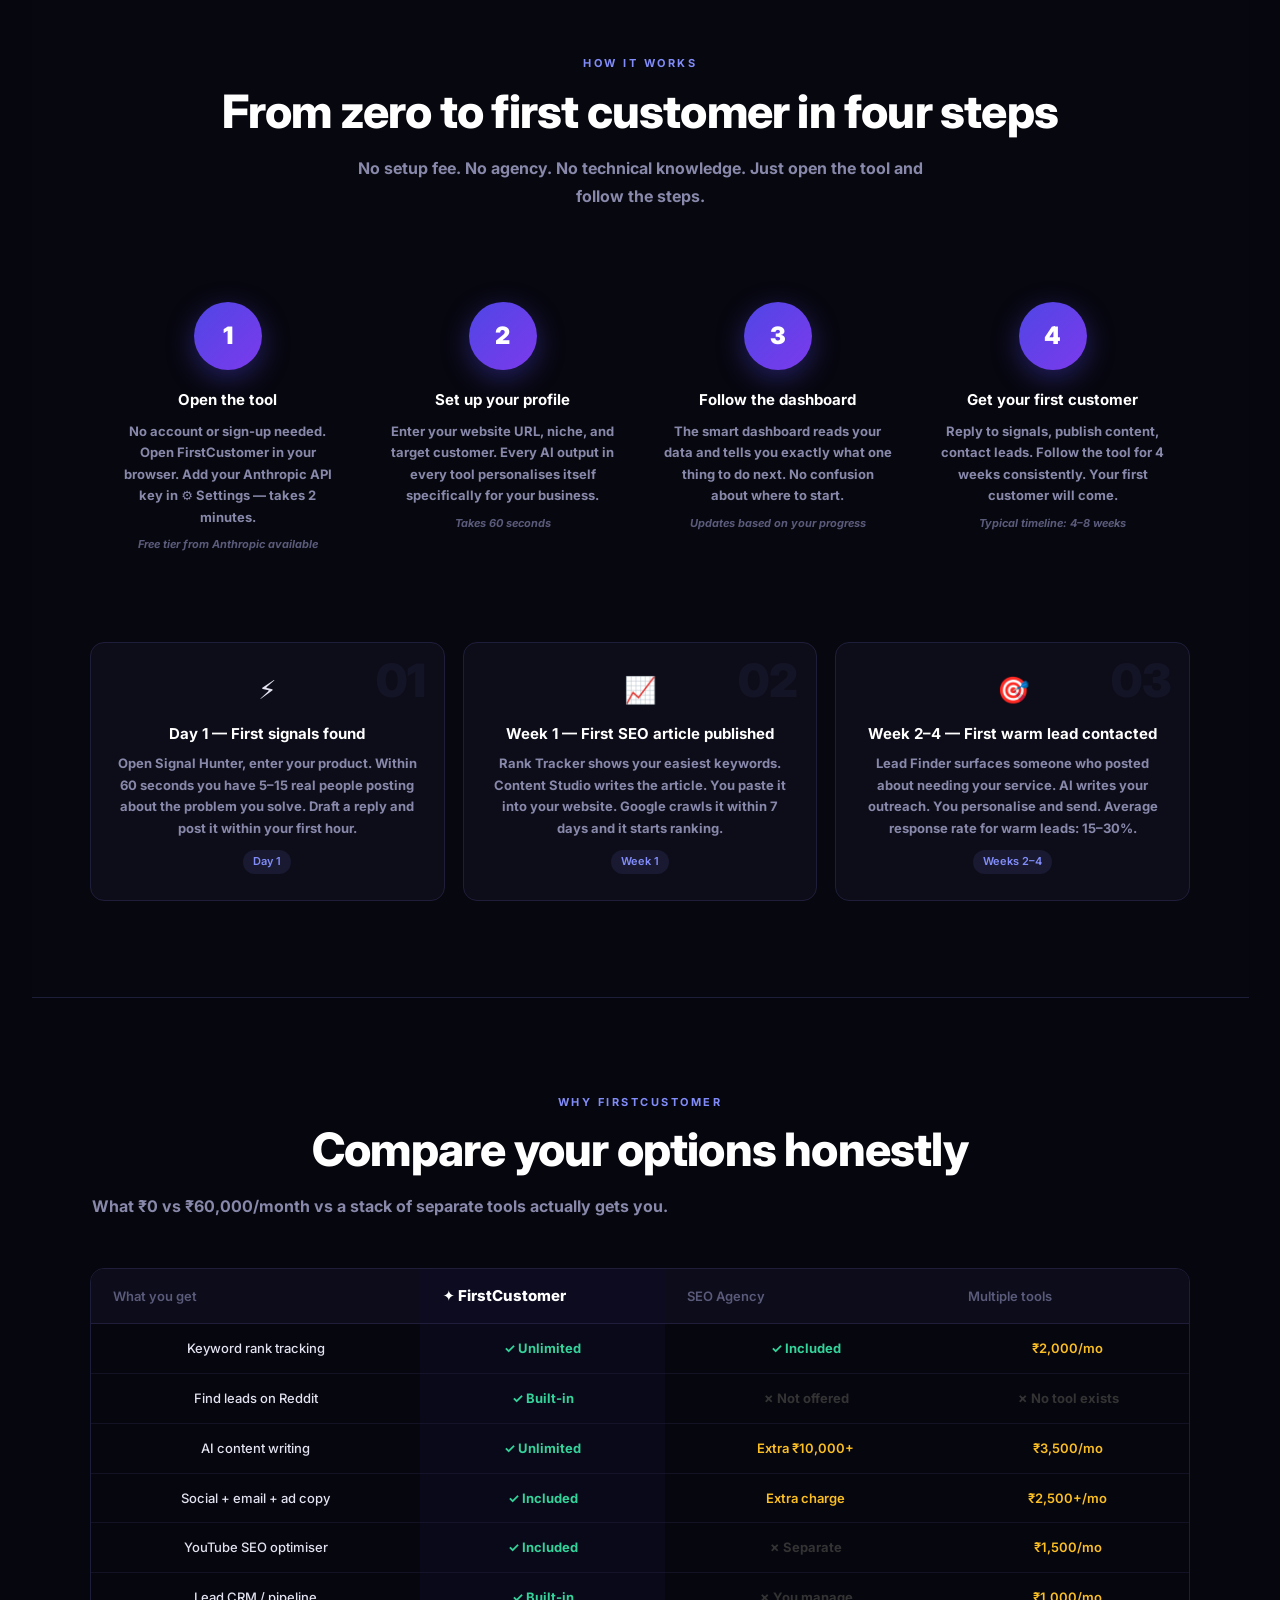
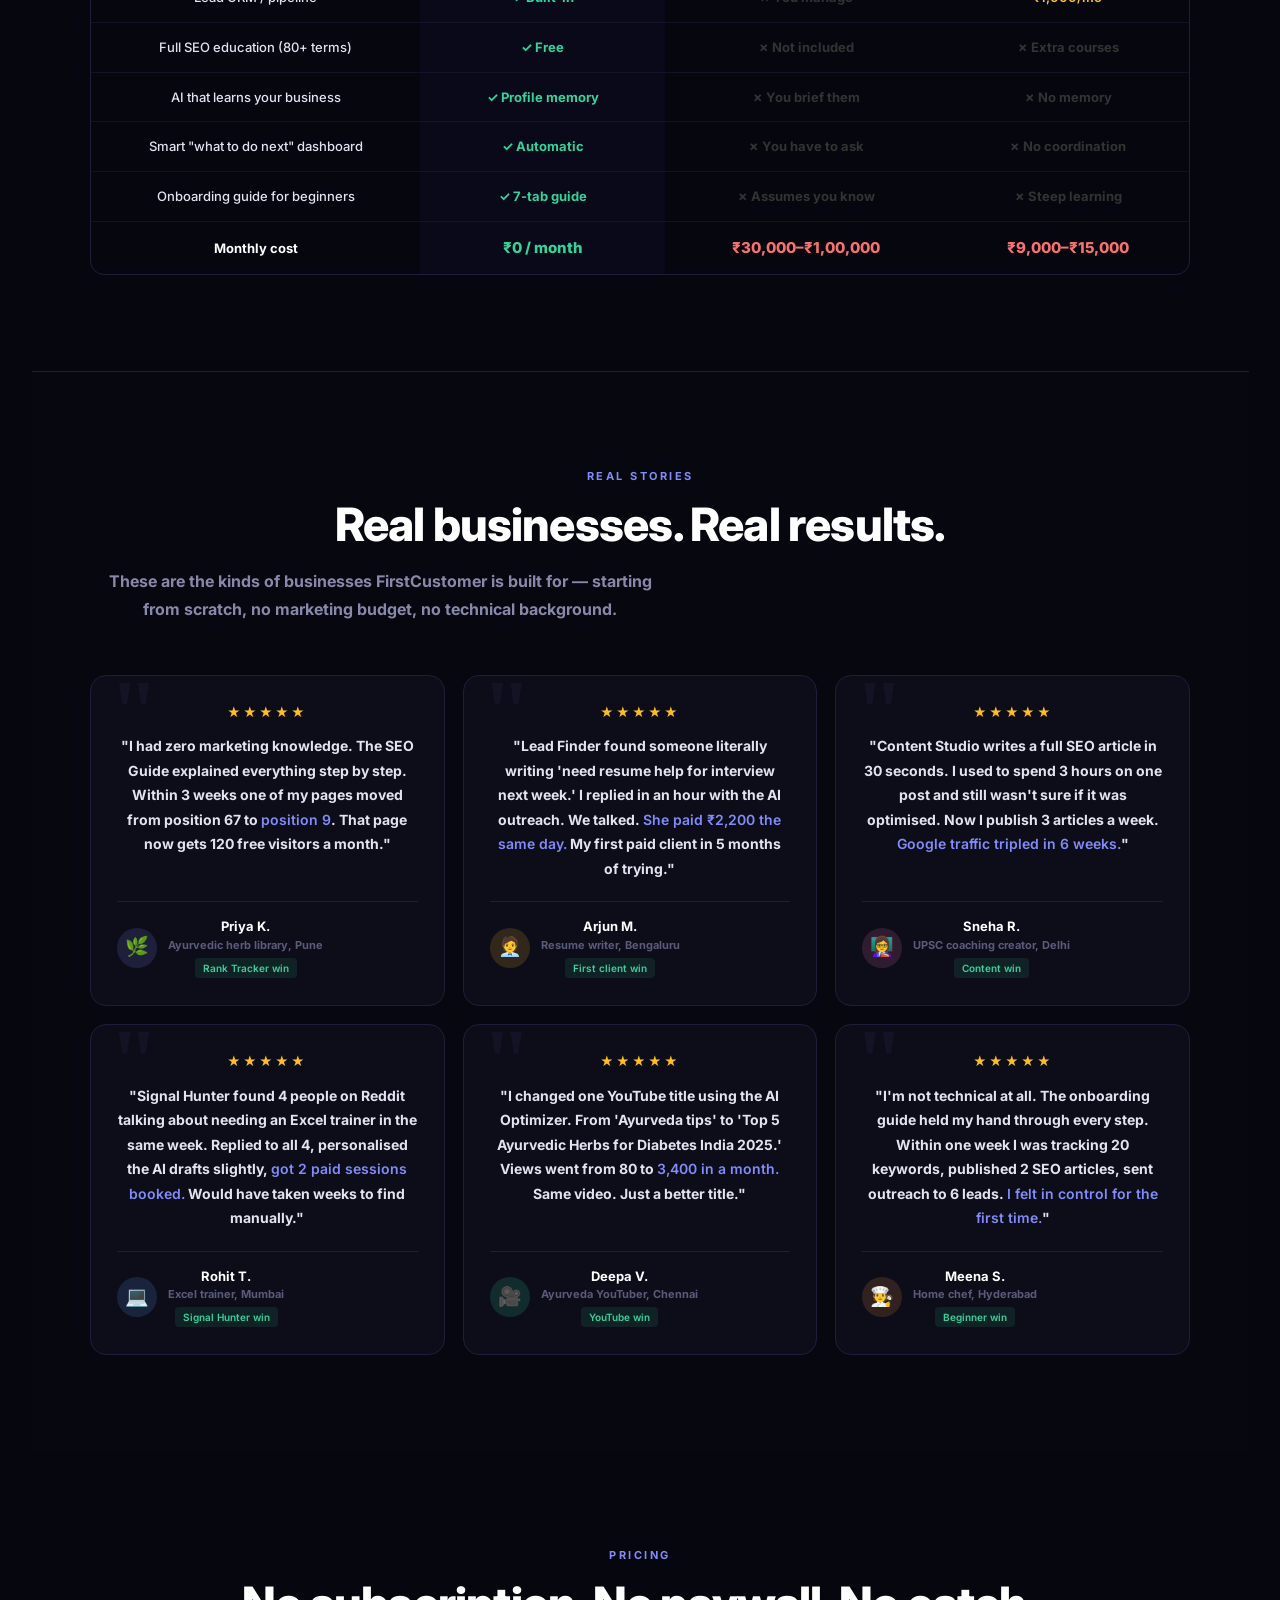
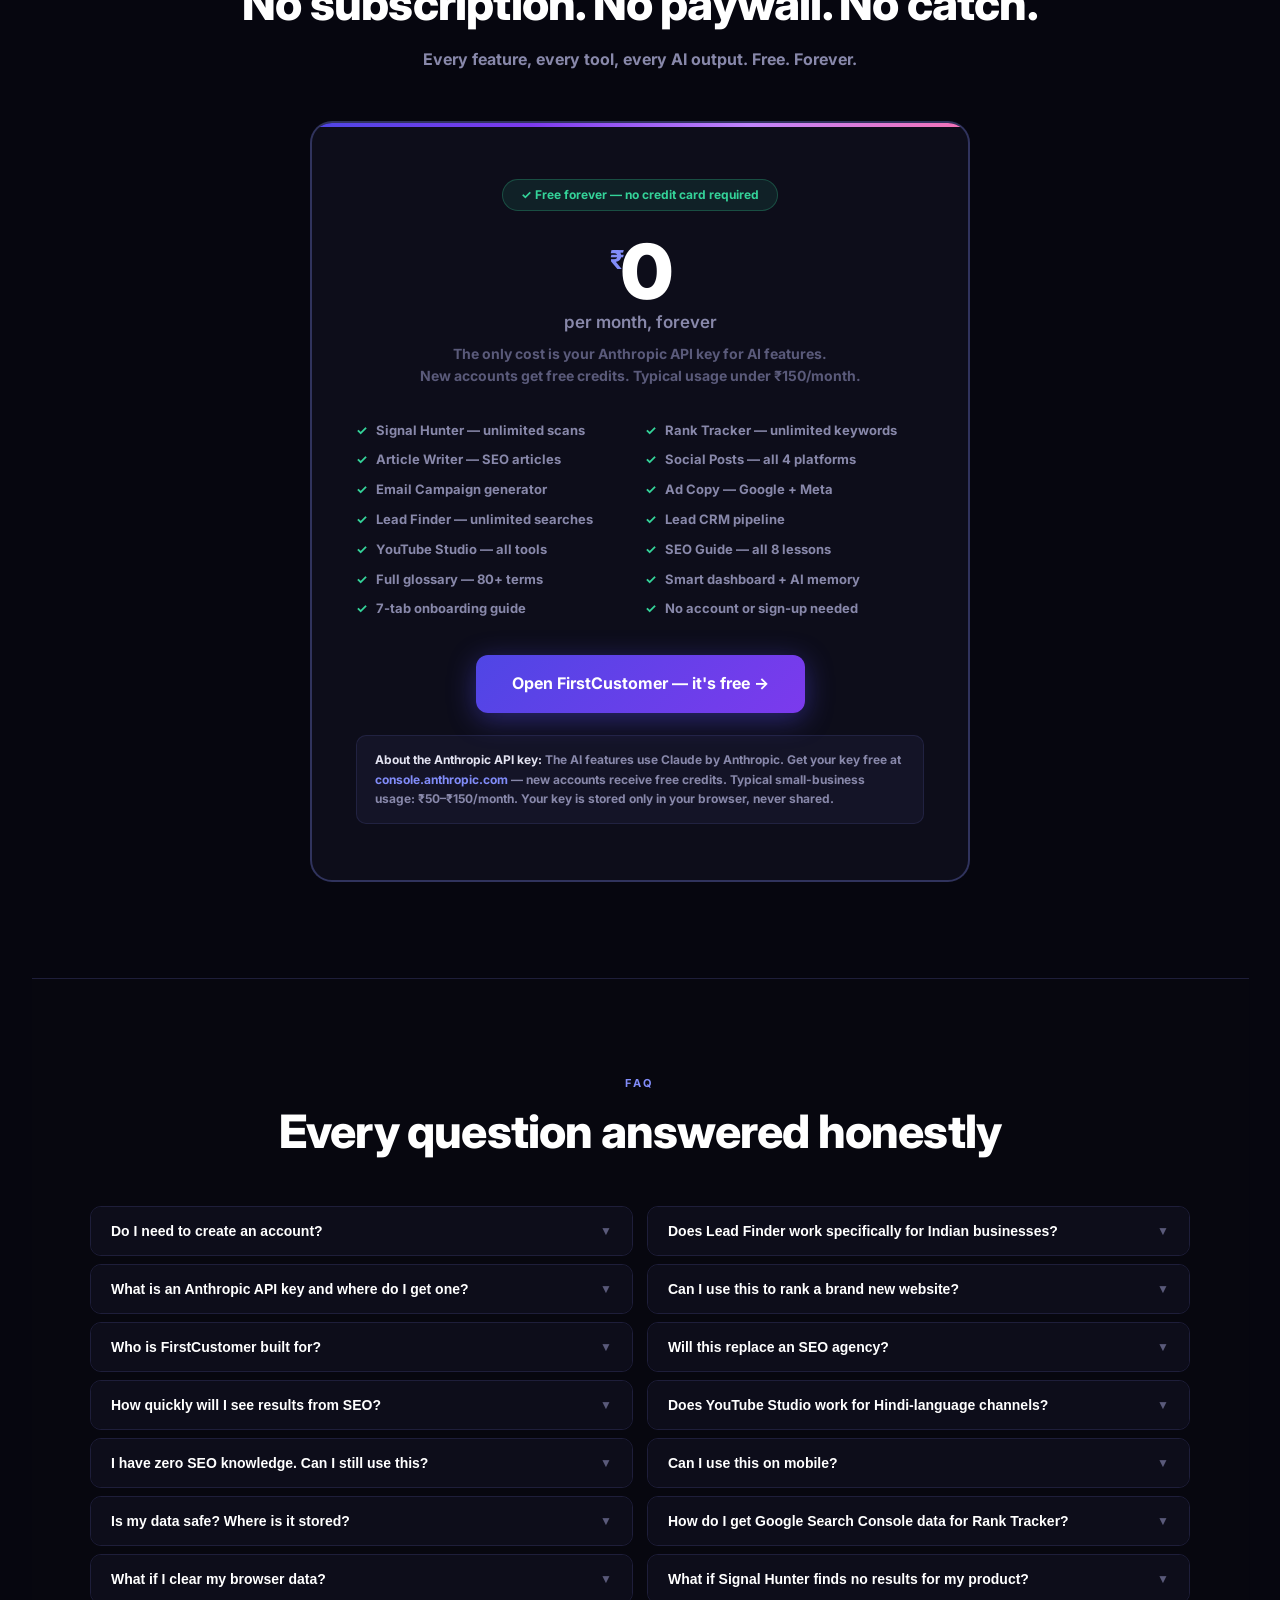
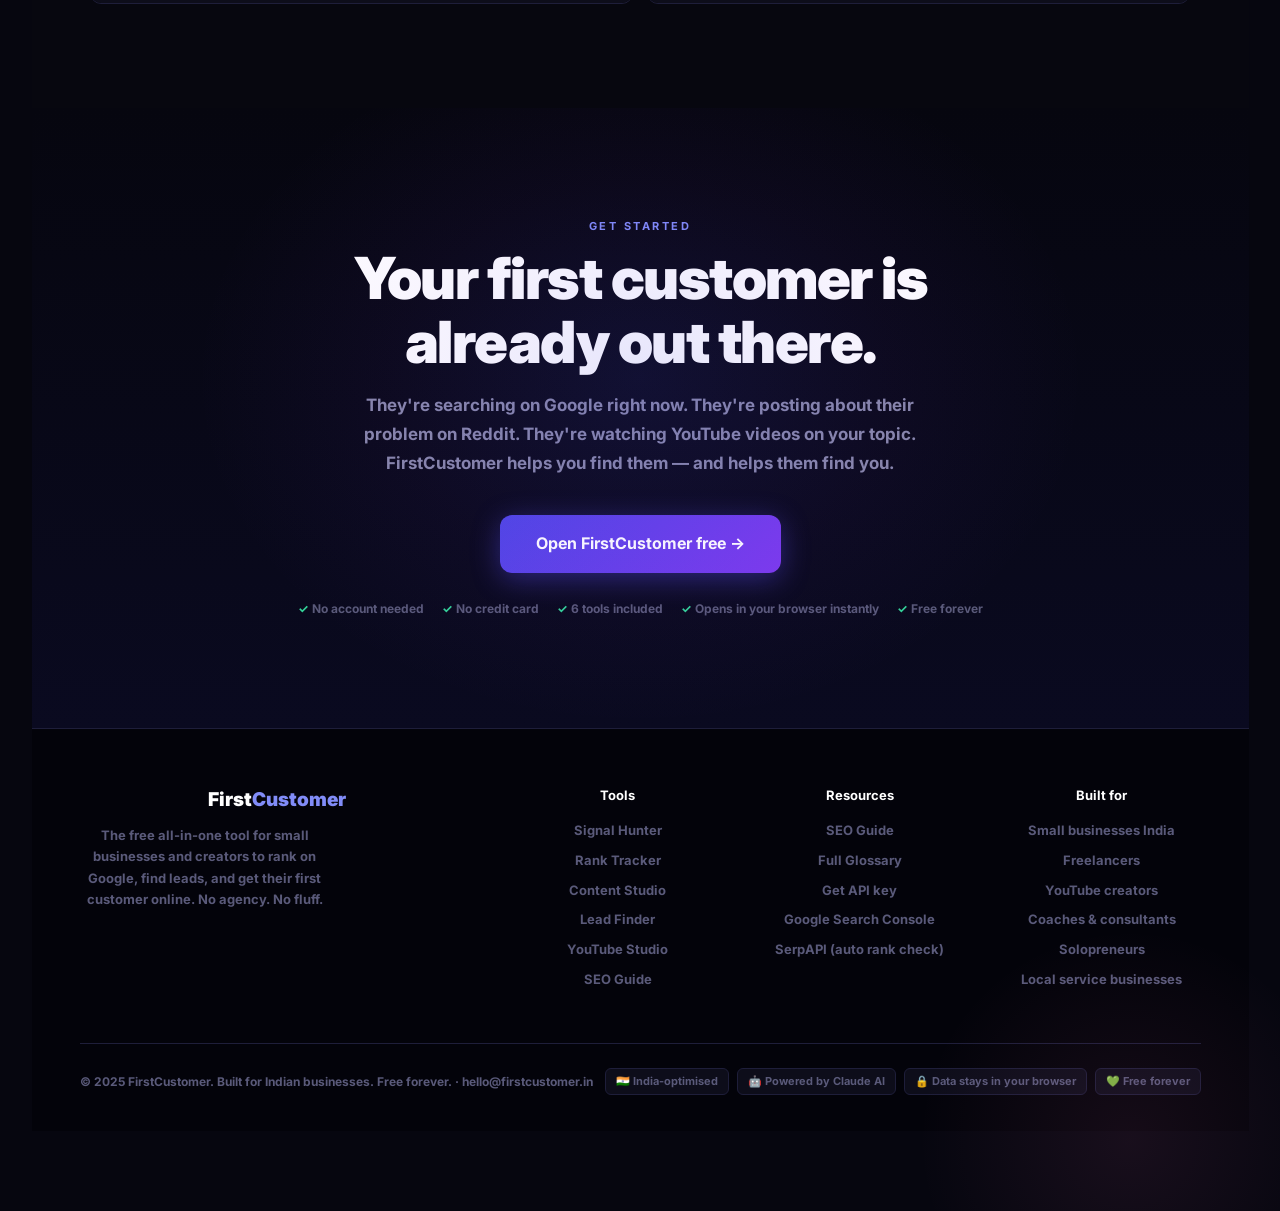
==== commit 7057905f: "feat: reposition homepage around customer acquisition workflow" ====
--- a/index.html
+++ b/index.html
@@ -5,6 +5,7 @@
 <meta name="viewport" content="width=device-width, initial-scale=1.0">
 <title>FirstCustomer — Get Your First Customer Online. Free.</title>
 <meta name="description" content="6 AI-powered tools to rank on Google, find warm leads, write SEO content, and grow your business. Free forever. No agency needed.">
+<script defer src="/assets/js/analytics.js"></script>
 <link rel="preconnect" href="https://fonts.googleapis.com">
 <link href="https://fonts.googleapis.com/css2?family=Inter:wght@400;500;600;700;800;900&display=swap" rel="stylesheet">
 <style>
@@ -304,24 +305,21 @@
     <a href="#pricing">Pricing</a>
     <a href="#faq">FAQ</a>
   </div>
-  <a class="nav-cta" href="https://firstcustomer.in/tools" target="_blank">Open free tool →</a>
+  <a class="nav-cta" href="https://firstcustomer.in/tools">Open workspace →</a>
 </nav>
 
 <!-- TICKER -->
 <div class="ticker-wrap">
   <div class="ticker">
-    <div class="ti">🎯 <b>Signal Hunter</b> — find buyers posting on Reddit right now</div><span style="color:var(--border);flex-shrink:0;padding:0 4px">·</span>
-    <div class="ti">📊 <b>Rank Tracker</b> — see your exact Google position for every keyword</div><span style="color:var(--border);flex-shrink:0;padding:0 4px">·</span>
-    <div class="ti">✍️ <b>Content Studio</b> — write SEO articles, social posts & emails in seconds</div><span style="color:var(--border);flex-shrink:0;padding:0 4px">·</span>
-    <div class="ti">🎯 <b>Lead Finder</b> — warm leads + outreach + CRM all in one</div><span style="color:var(--border);flex-shrink:0;padding:0 4px">·</span>
-    <div class="ti">📺 <b>YouTube Studio</b> — optimise every video for YouTube search</div><span style="color:var(--border);flex-shrink:0;padding:0 4px">·</span>
-    <div class="ti">📖 <b>SEO Guide</b> — 80+ terms explained with real India examples</div><span style="color:var(--border);flex-shrink:0;padding:0 4px">·</span>
-    <div class="ti">🎯 <b>Signal Hunter</b> — find buyers posting on Reddit right now</div><span style="color:var(--border);flex-shrink:0;padding:0 4px">·</span>
-    <div class="ti">📊 <b>Rank Tracker</b> — see your exact Google position for every keyword</div><span style="color:var(--border);flex-shrink:0;padding:0 4px">·</span>
-    <div class="ti">✍️ <b>Content Studio</b> — write SEO articles, social posts & emails in seconds</div><span style="color:var(--border);flex-shrink:0;padding:0 4px">·</span>
-    <div class="ti">🎯 <b>Lead Finder</b> — warm leads + outreach + CRM all in one</div><span style="color:var(--border);flex-shrink:0;padding:0 4px">·</span>
-    <div class="ti">📺 <b>YouTube Studio</b> — optimise every video for YouTube search</div><span style="color:var(--border);flex-shrink:0;padding:0 4px">·</span>
-    <div class="ti">📖 <b>SEO Guide</b> — 80+ terms explained with real India examples</div><span style="color:var(--border);flex-shrink:0;padding:0 4px">·</span>
+    <div class="ti">🏪 <b>Local Business Finder</b> — discover businesses worth contacting</div><span style="color:var(--border);flex-shrink:0;padding:0 4px">·</span>
+    <div class="ti">🧠 <b>Opportunity Intelligence</b> — rank who to contact first and why</div><span style="color:var(--border);flex-shrink:0;padding:0 4px">·</span>
+    <div class="ti">🔎 <b>Website Intelligence</b> — audit SEO, conversion, trust and accessibility gaps</div><span style="color:var(--border);flex-shrink:0;padding:0 4px">·</span>
+    <div class="ti">🎯 <b>Signal Hunter</b> — find public buying signals and pain points</div><span style="color:var(--border);flex-shrink:0;padding:0 4px">·</span>
+    <div class="ti">✍️ <b>Content Studio</b> — turn insights into useful outreach and content</div><span style="color:var(--border);flex-shrink:0;padding:0 4px">·</span>
+    <div class="ti">📊 <b>Rank Tracker</b> — monitor the SEO that compounds over time</div><span style="color:var(--border);flex-shrink:0;padding:0 4px">·</span>
+    <div class="ti">🏪 <b>Local Business Finder</b> — discover businesses worth contacting</div><span style="color:var(--border);flex-shrink:0;padding:0 4px">·</span>
+    <div class="ti">🧠 <b>Opportunity Intelligence</b> — rank who to contact first and why</div><span style="color:var(--border);flex-shrink:0;padding:0 4px">·</span>
+    <div class="ti">🔎 <b>Website Intelligence</b> — audit SEO, conversion, trust and accessibility gaps</div><span style="color:var(--border);flex-shrink:0;padding:0 4px">·</span>
   </div>
 </div>
 
@@ -330,24 +328,29 @@
   <div class="glow"></div><div class="glow2"></div>
   <div class="hero-badge"><div class="dot"></div>Free forever · 6 tools · No agency needed</div>
   <h1 class="hh">The free tool that gets you<br>your <span class="grad">first customer online</span></h1>
-  <p class="hero-sub">Signal Hunter. Rank Tracker. Content Studio. Lead Finder. YouTube Studio. SEO Guide.<br><strong>All free. All AI-powered. All in one place.</strong></p>
+  <p class="hero-sub">Signal Hunter. Rank Tracker. Content Studio. Lead Finder. YouTube Studio. SEO Guide.<br><strong>All free. All AI-powered. All in one place.</stro<!-- HERO -->
+<section class="hero">
+  <div class="glow"></div><div class="glow2"></div>
+  <div class="hero-badge"><div class="dot"></div>Customer acquisition workspace · Discover → Analyse → Prioritise</div>
+  <h1 class="hh">Find businesses worth contacting.<br><span class="grad">Know exactly what to pitch.</span></h1>
+  <p class="hero-sub">Discover local prospects, audit their websites, rank the strongest opportunities, save the best leads, and act with a clear reason.<br><strong>FirstCustomer turns scattered prospecting work into one repeatable workflow.</strong></p>
   <div class="hero-btns">
-    <a class="btn-xl" href="https://firstcustomer.in/tools" target="_blank">Open FirstCustomer — it's free →</a>
-    <a class="btn-xl-g" href="#features">See all 6 tools ↓</a>
+    <a class="btn-xl" href="https://firstcustomer.in/tools">Find opportunities →</a>
+    <a class="btn-xl-g" href="#acquisition">See the workflow ↓</a>
   </div>
   <div class="trust-row">
-    <span>No account needed</span>
-    <span>No credit card</span>
-    <span>Works in your browser</span>
-    <span>India-optimised</span>
-    <span>AI-powered</span>
+    <span>Explainable opportunity scores</span>
+    <span>Website Intelligence</span>
+    <span>Saved leads & searches</span>
+    <span>Secure provider routes</span>
+    <span>No fabricated lead data</span>
   </div>
   <div class="hstats">
-    <div class="hs"><div class="hs-n">6</div><div class="hs-l">Tools built in</div></div>
-    <div class="hs"><div class="hs-n" style="color:var(--green)">₹0</div><div class="hs-l">Monthly cost</div></div>
-    <div class="hs"><div class="hs-n" style="color:var(--pink)">80+</div><div class="hs-l">SEO terms explained</div></div>
-    <div class="hs"><div class="hs-n" style="color:var(--yellow)">4–8</div><div class="hs-l">Weeks to first ranking</div></div>
-    <div class="hs"><div class="hs-n" style="color:var(--blue)">2 min</div><div class="hs-l">Setup time</div></div>
+    <div class="hs"><div class="hs-n">1</div><div class="hs-l">Acquisition workspace</div></div>
+    <div class="hs"><div class="hs-n" style="color:var(--green)">7</div><div class="hs-l">Connected workflows</div></div>
+    <div class="hs"><div class="hs-n" style="color:var(--pink)">100</div><div class="hs-l">Point opportunity score</div></div>
+    <div class="hs"><div class="hs-n" style="color:var(--yellow)">24h</div><div class="hs-l">Audit cache window</div></div>
+    <div class="hs"><div class="hs-n" style="color:var(--blue)">1 click</div><div class="hs-l">Save the best leads</div></div>
   </div>
 </section>
 
@@ -401,20 +404,58 @@
 <!-- PROOF BAR -->
 <div class="pbar">
   <div class="pbar-in">
-    <div class="ps"><div class="psn" style="color:var(--purple)">6</div><div class="psl">Tools in one free app</div></div>
+    <div class="ps"><div class="psn" style="color:var(--purple)">Discover</div><div class="psl">Local businesses + public demand</div></div>
     <div class="pdiv"></div>
-    <div class="ps"><div class="psn" style="color:var(--green)">₹0</div><div class="psl">Zero monthly cost</div></div>
+    <div class="ps"><div class="psn" style="color:var(--green)">Analyse</div><div class="psl">Website, SEO & conversion gaps</div></div>
     <div class="pdiv"></div>
-    <div class="ps"><div class="psn" style="color:var(--pink)">80+</div><div class="psl">SEO terms explained</div></div>
+    <div class="ps"><div class="psn" style="color:var(--pink)">Prioritise</div><div class="psl">Explainable opportunity scoring</div></div>
     <div class="pdiv"></div>
-    <div class="ps"><div class="psn" style="color:var(--yellow)">4–8 wk</div><div class="psl">To first Google ranking</div></div>
+    <div class="ps"><div class="psn" style="color:var(--yellow)">Act</div><div class="psl">Save, call, WhatsApp, audit</div></div>
     <div class="pdiv"></div>
-    <div class="ps"><div class="psn" style="color:var(--blue)">2 min</div><div class="psl">Setup time</div></div>
+    <div class="ps"><div class="psn" style="color:var(--blue)">Track</div><div class="psl">Saved searches, notes & activity</div></div>
   </div>
 </div>
 
 <!-- FEATURES -->
 <div id="features">
+
+<!-- FLAGSHIP ACQUISITION WORKFLOW -->
+<section class="fs" id="acquisition">
+  <div class="frow">
+    <div>
+      <div class="ftag tp">🏪 Flagship workflow — Opportunity Finder</div>
+      <h2 class="fh">Stop checking random businesses. Start with the leads that have a reason to buy.</h2>
+      <p class="fp">Search a location and category, identify businesses with real digital gaps, audit the websites that exist, and let FirstCustomer rank the strongest opportunities with an explainable score.</p>
+      <ul class="fbl">
+        <li><span class="ck cp">✓</span><div><strong>Business discovery</strong> — Google Places when configured, with strict Open Data fallback instead of unrelated POIs.</div></li>
+        <li><span class="ck cp">✓</span><div><strong>Website Intelligence</strong> — inspect health, SEO, conversion, trust and accessibility signals without exposing your provider keys.</div></li>
+        <li><span class="ck cp">✓</span><div><strong>Opportunity score</strong> — combine contactability, business demand and digital gaps so you know who deserves attention first.</div></li>
+        <li><span class="ck cp">✓</span><div><strong>Recommended offer + next action</strong> — see whether to offer a new site, redesign, SEO upgrade or further audit, then call, WhatsApp or save the lead.</div></li>
+      </ul>
+      <a class="try-link" href="https://firstcustomer.in/tools">Find local opportunities →</a>
+    </div>
+    <div class="demo-box">
+      <div class="demo-head"><span class="dc"></span><span class="dc"></span><span class="dc"></span><span class="demo-url">firstcustomer.in/tools</span></div>
+      <div style="padding:18px">
+        <div style="display:flex;justify-content:space-between;gap:12px;align-items:flex-start;margin-bottom:14px">
+          <div><div style="font-size:15px;font-weight:800;color:#fff">Smile Dental Clinic</div><div style="font-size:11px;color:#a78bfa;margin-top:3px">Dentist · Hyderabad</div></div>
+          <div style="font-size:12px;color:#d0d0d8">4.7 ★ · 186 reviews</div>
+        </div>
+        <div style="display:grid;grid-template-columns:72px 1fr;gap:12px;padding:13px;border:1px solid #1f5130;background:#0a1a10;border-radius:10px;margin-bottom:12px">
+          <div style="text-align:center"><div style="font-size:30px;font-weight:900;color:#6ee7a0">91</div><div style="font-size:9px;color:#6ee7a0;text-transform:uppercase">Opportunity</div></div>
+          <div style="font-size:11px;color:#aaa;line-height:1.6"><strong style="color:#fff">High priority</strong><br>Best offer: Conversion-focused website redesign<br>Next: Contact with the strongest audit finding</div>
+        </div>
+        <div style="display:flex;gap:6px;flex-wrap:wrap;margin-bottom:14px">
+          <span style="font-size:10px;padding:5px 8px;border-radius:20px;background:#17171f;color:#bbb">No booking action</span>
+          <span style="font-size:10px;padding:5px 8px;border-radius:20px;background:#17171f;color:#bbb">No WhatsApp CTA</span>
+          <span style="font-size:10px;padding:5px 8px;border-radius:20px;background:#17171f;color:#bbb">Website health 43/100</span>
+        </div>
+        <div style="display:flex;gap:7px;flex-wrap:wrap"><span class="demo-chip">Audit Website</span><span class="demo-chip">Save Lead</span><span class="demo-chip">Call</span><span class="demo-chip">WhatsApp</span></div>
+      </div>
+    </div>
+  </div>
+</section>
+
 
 <!-- 1 SIGNAL HUNTER -->
 <section class="fs">
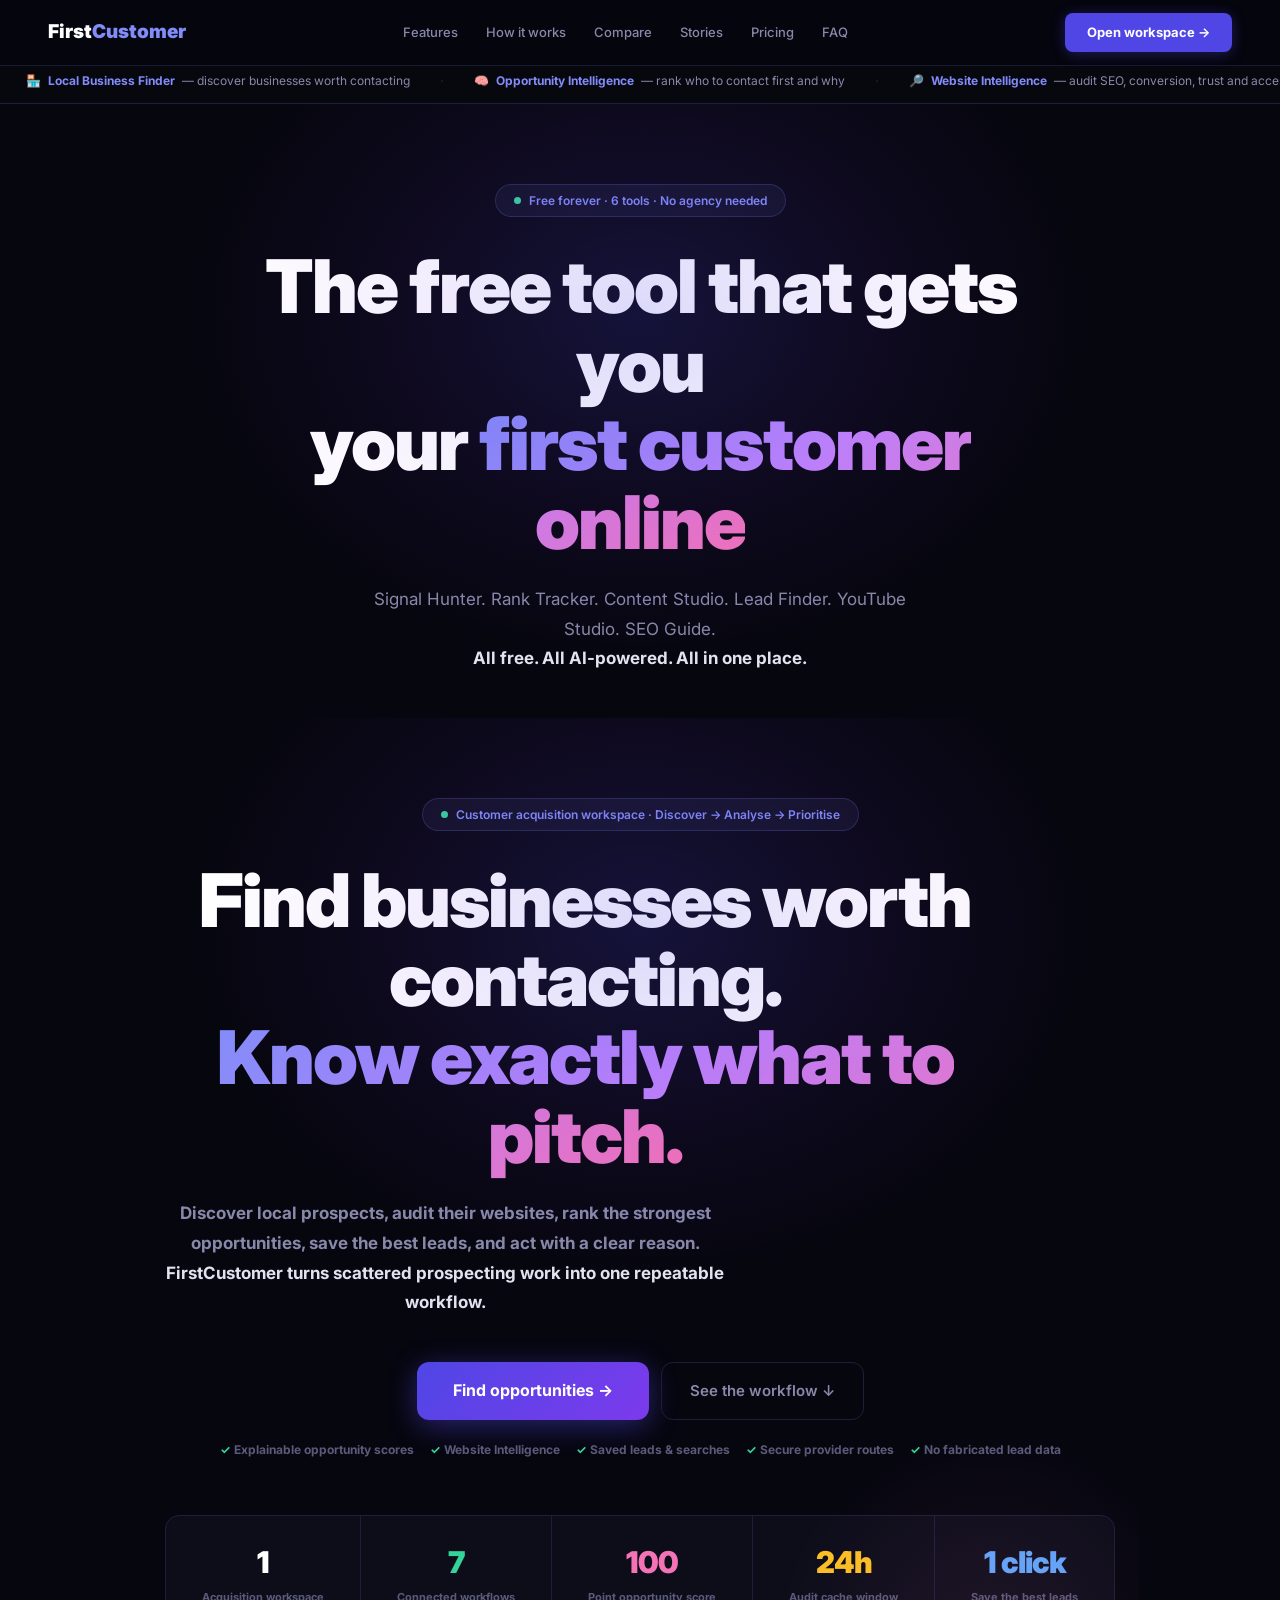
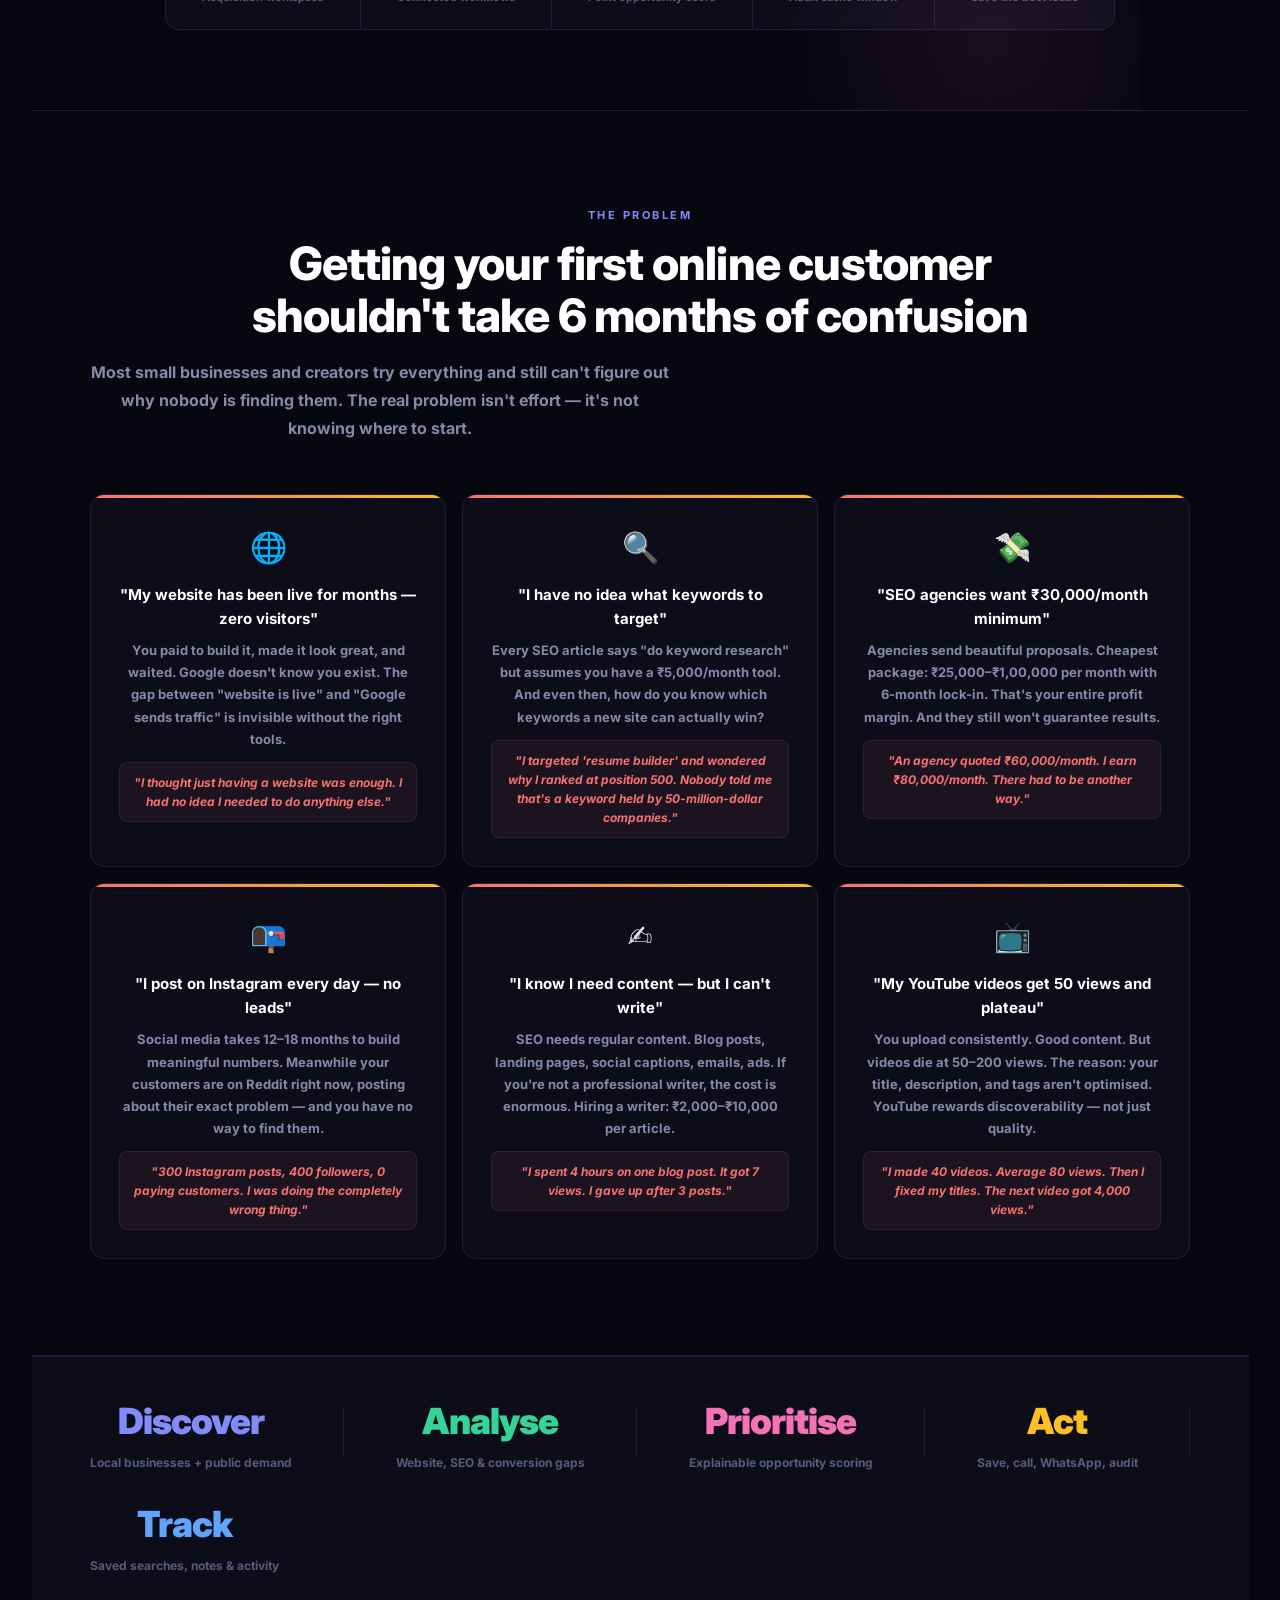
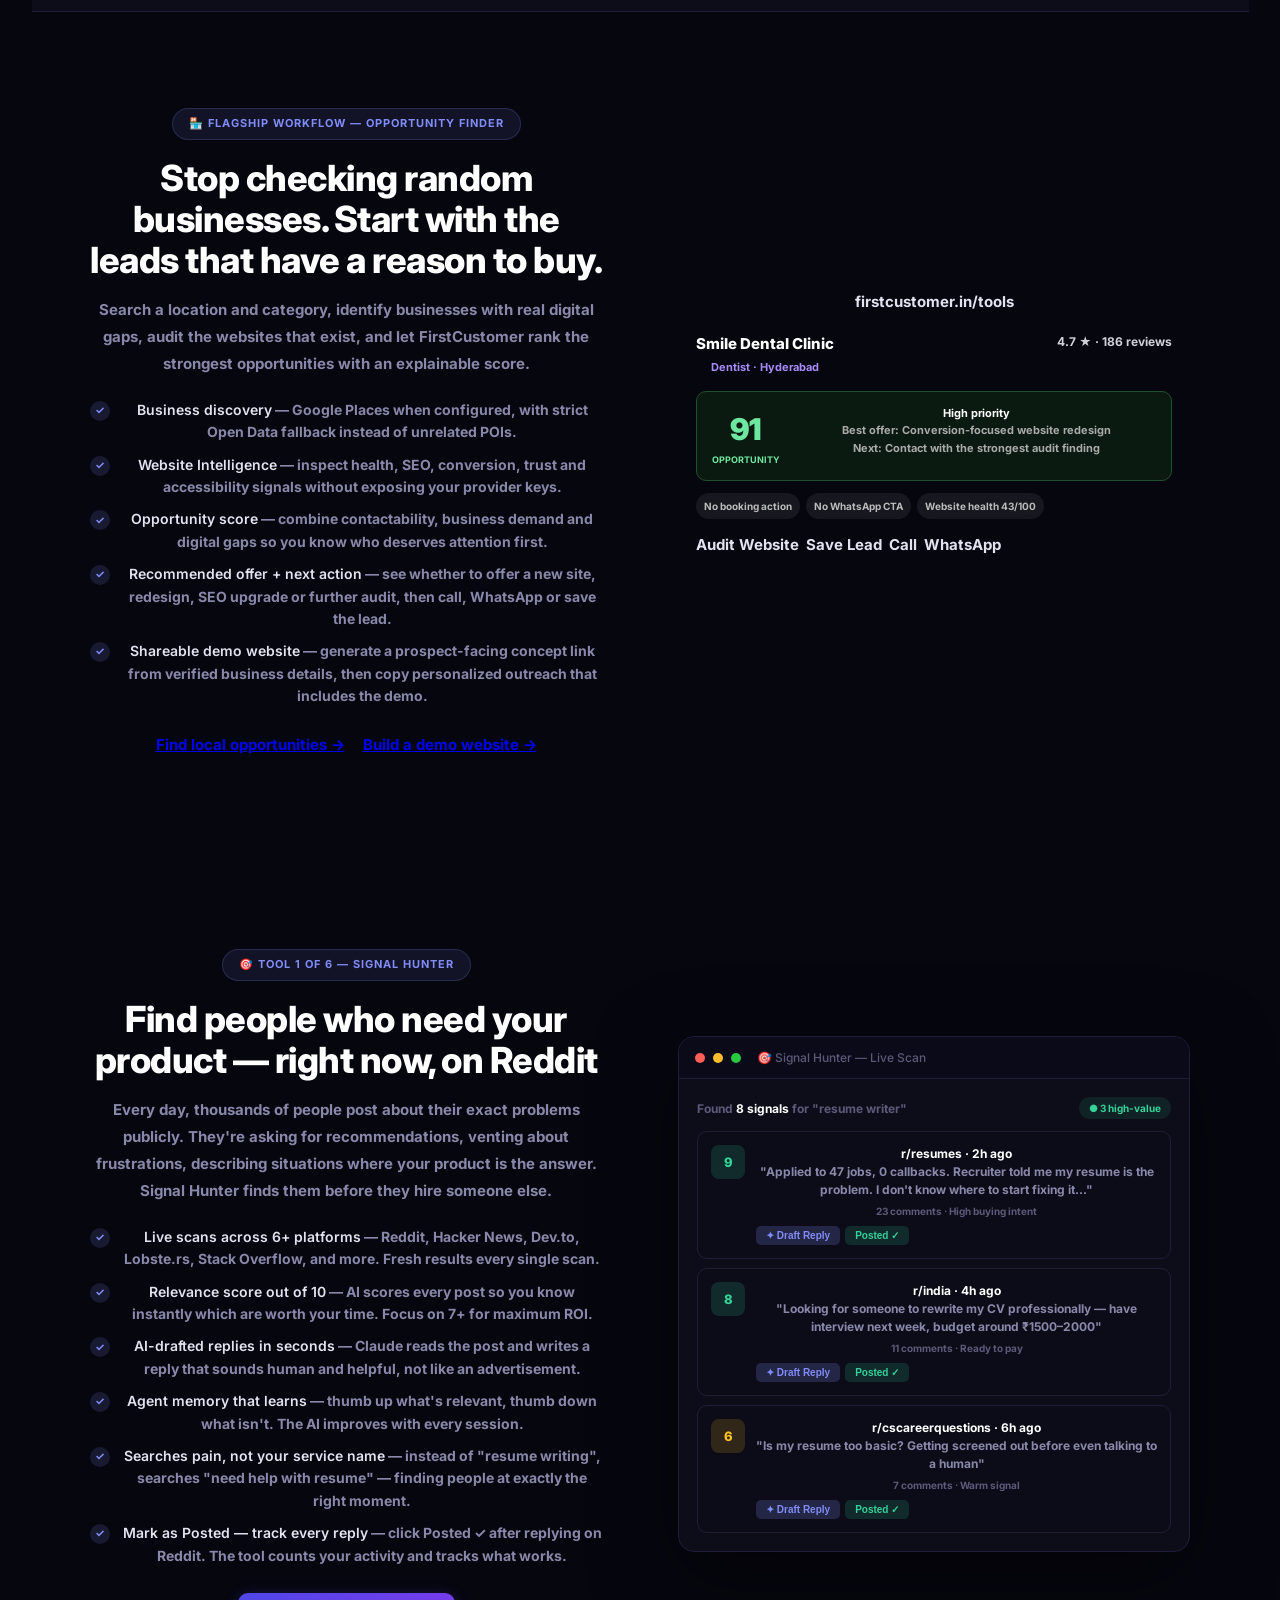
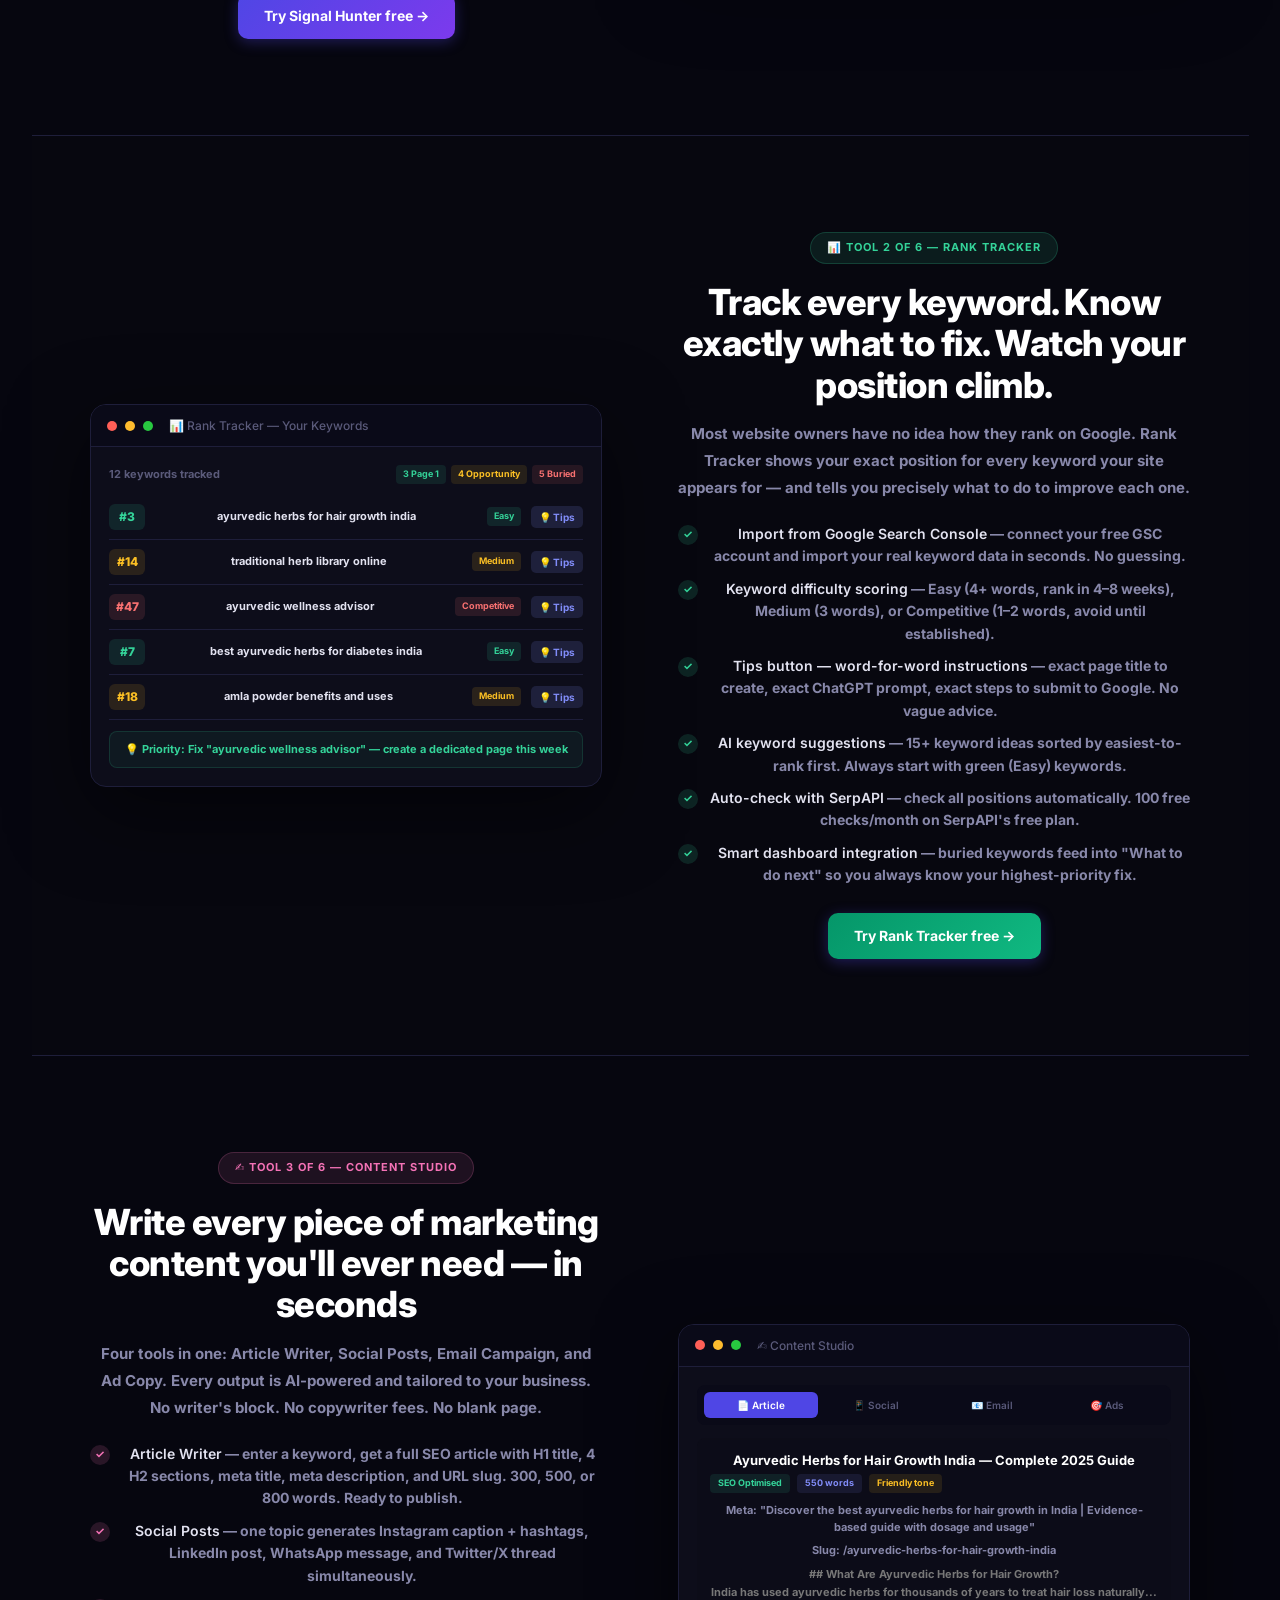
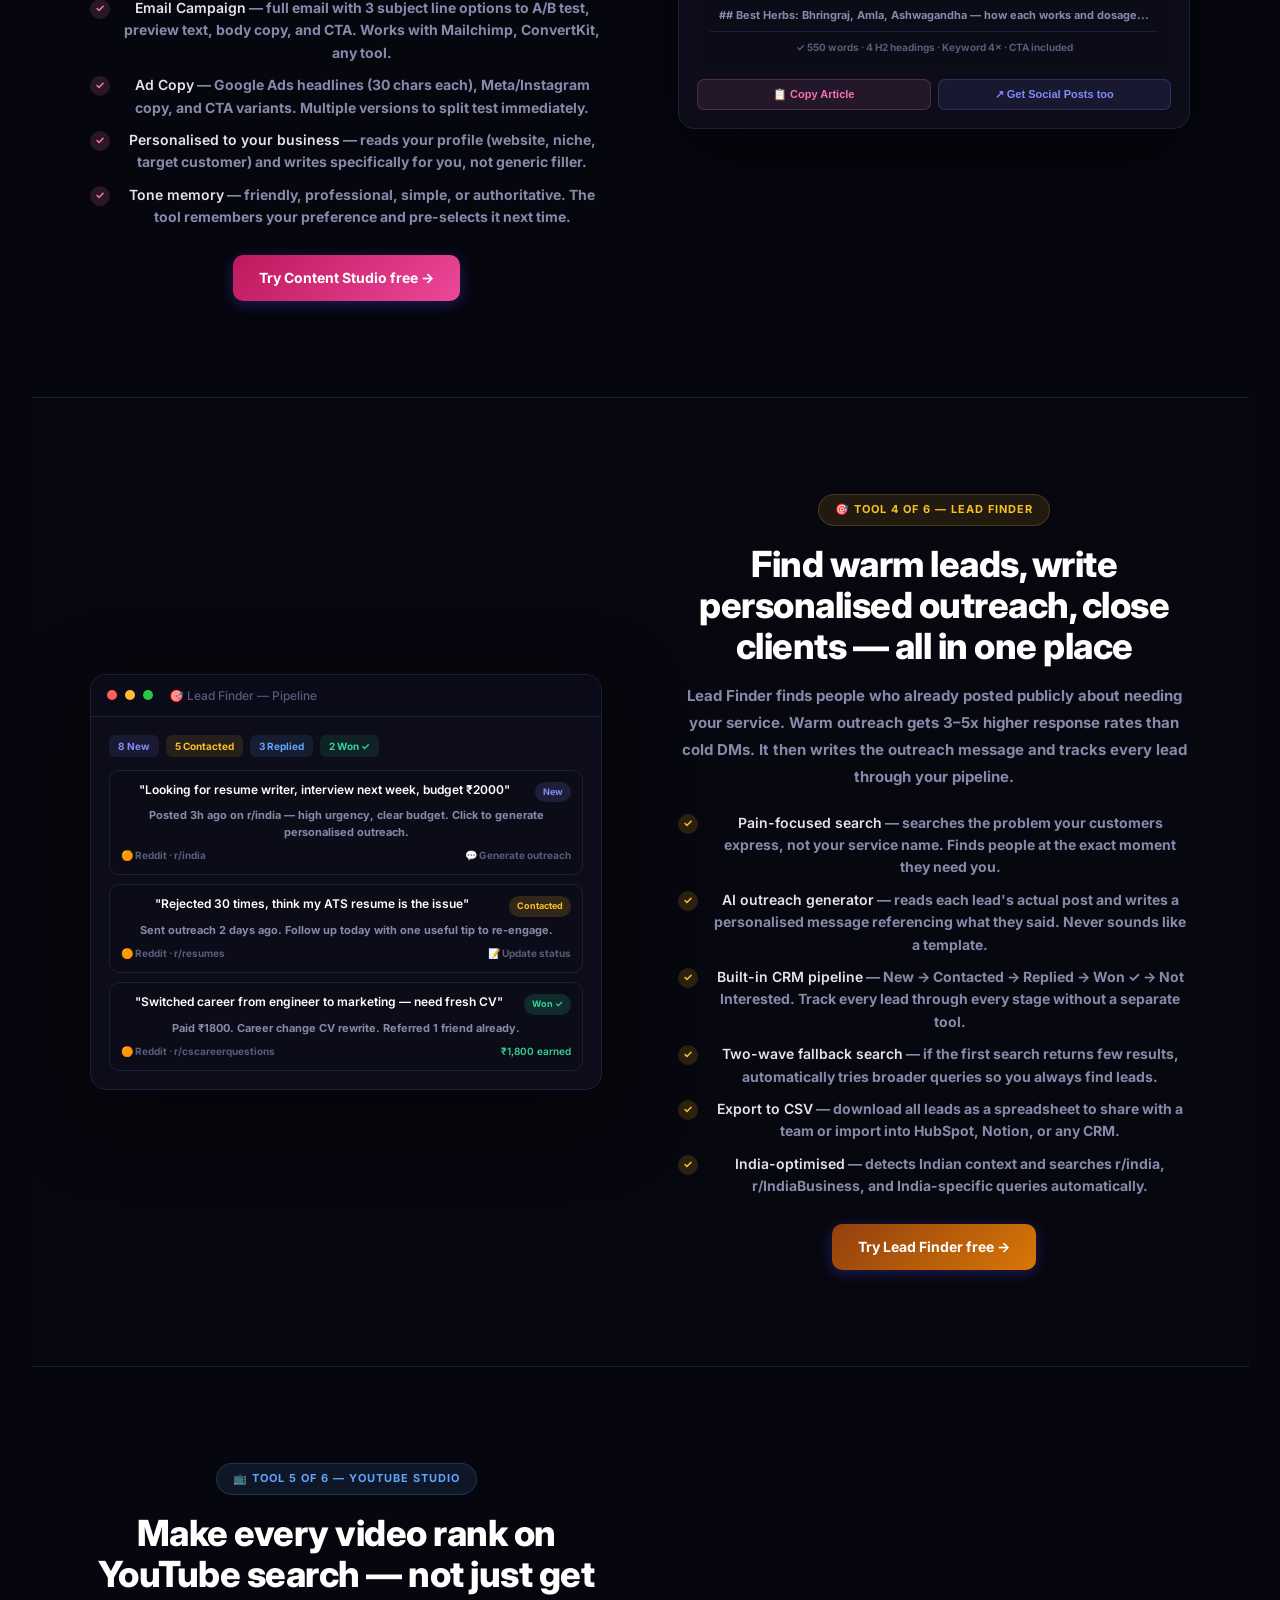
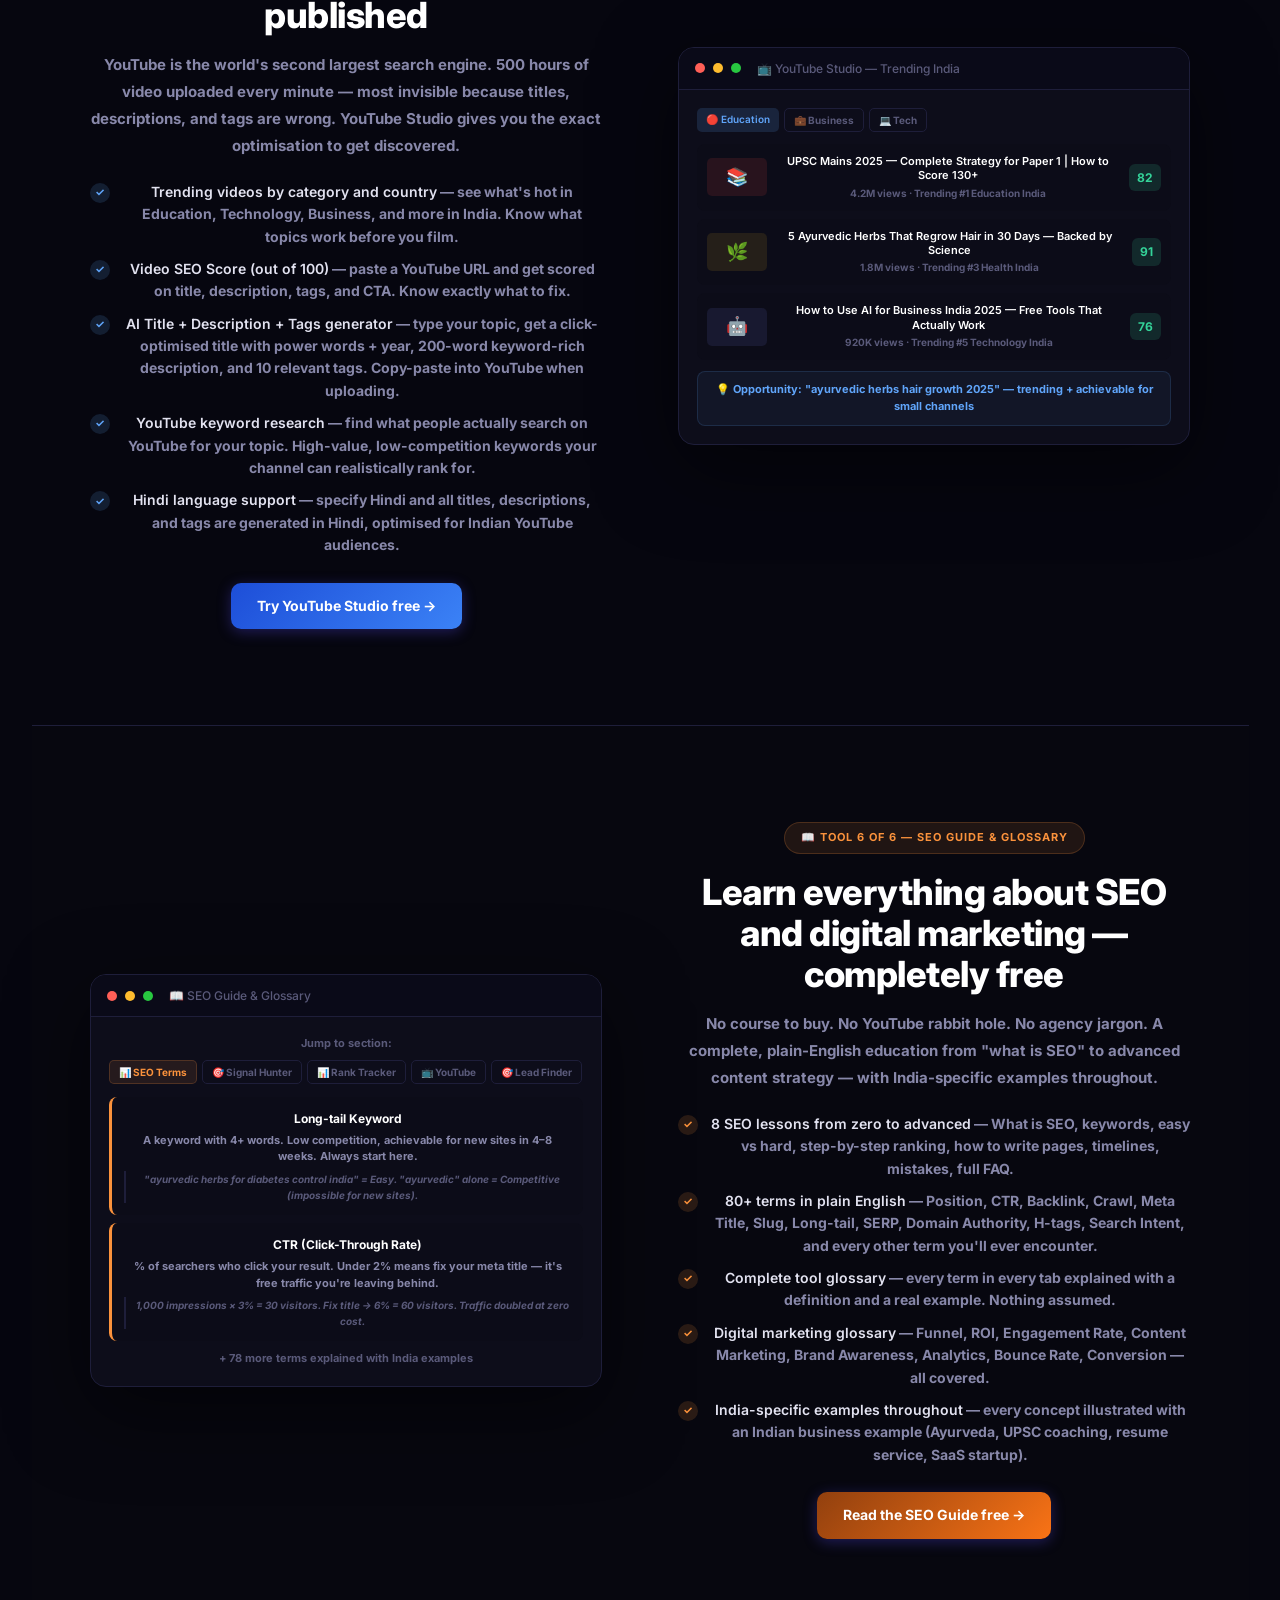
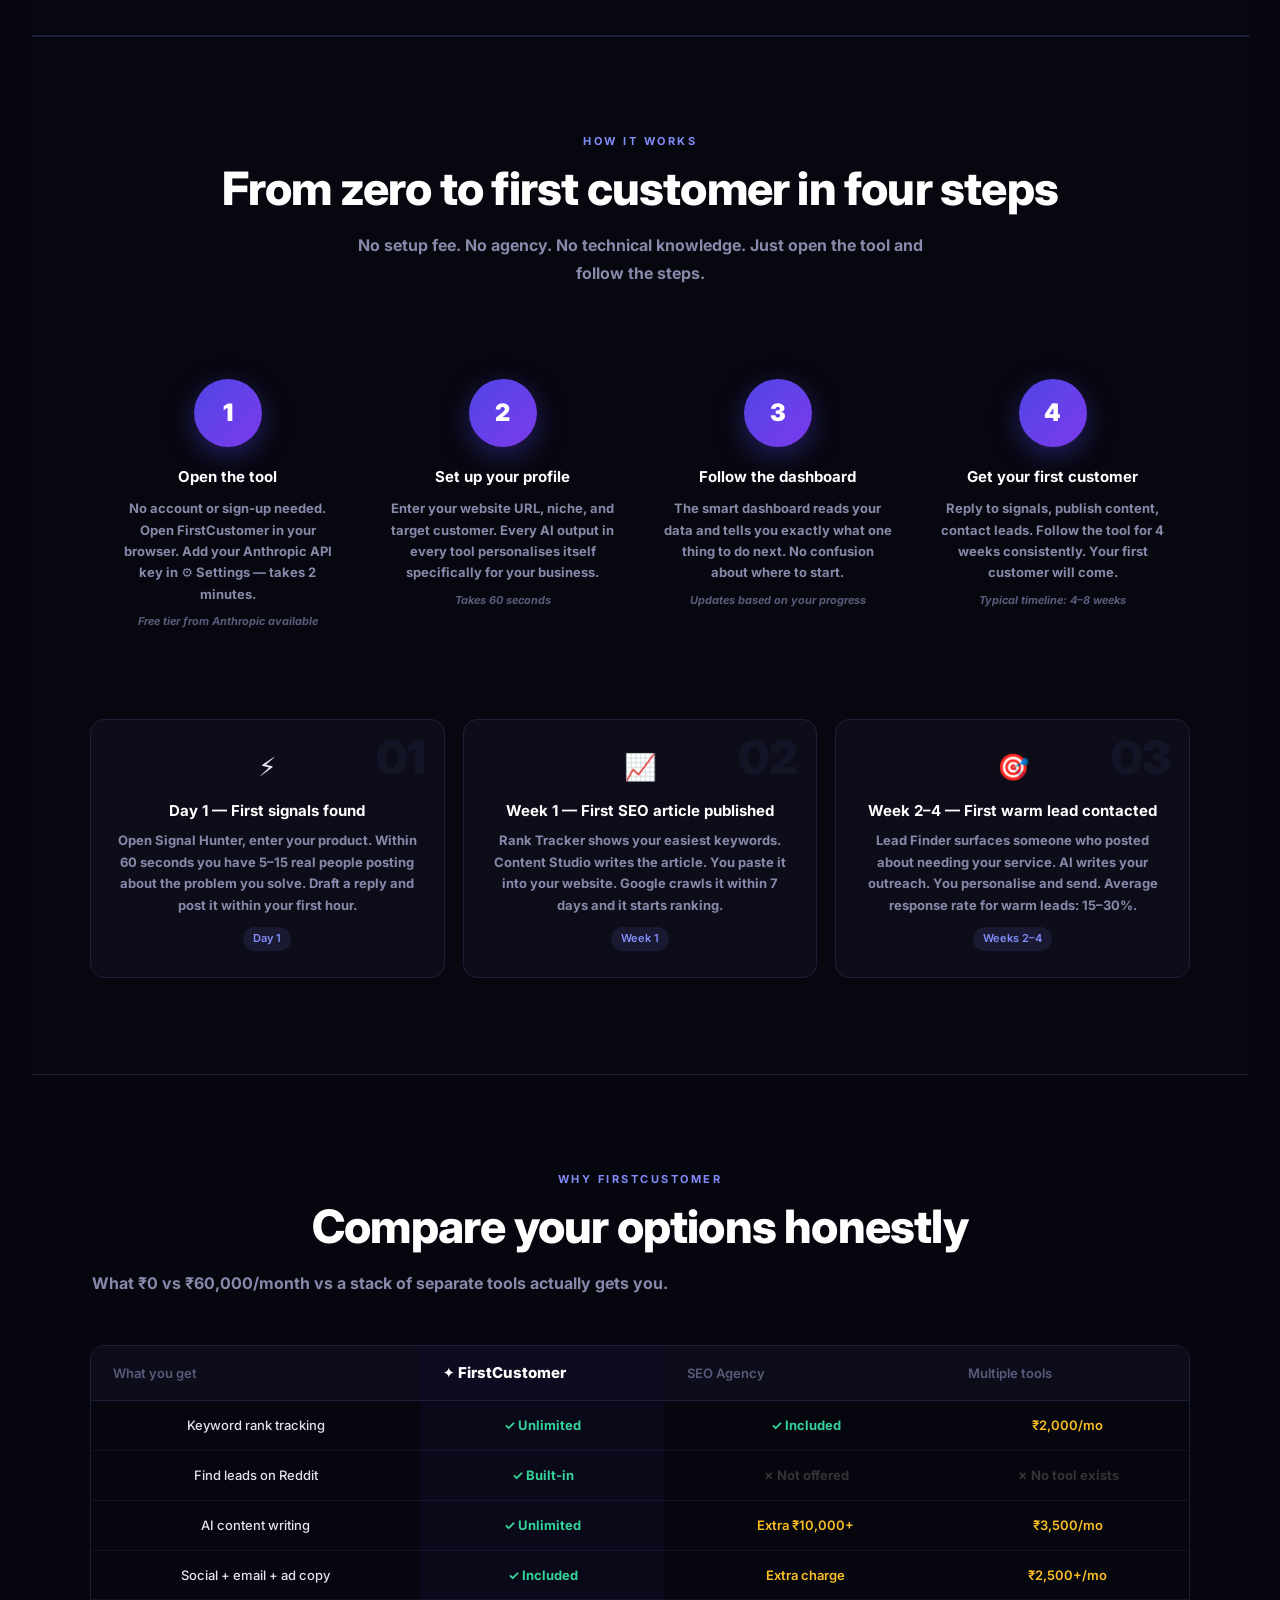
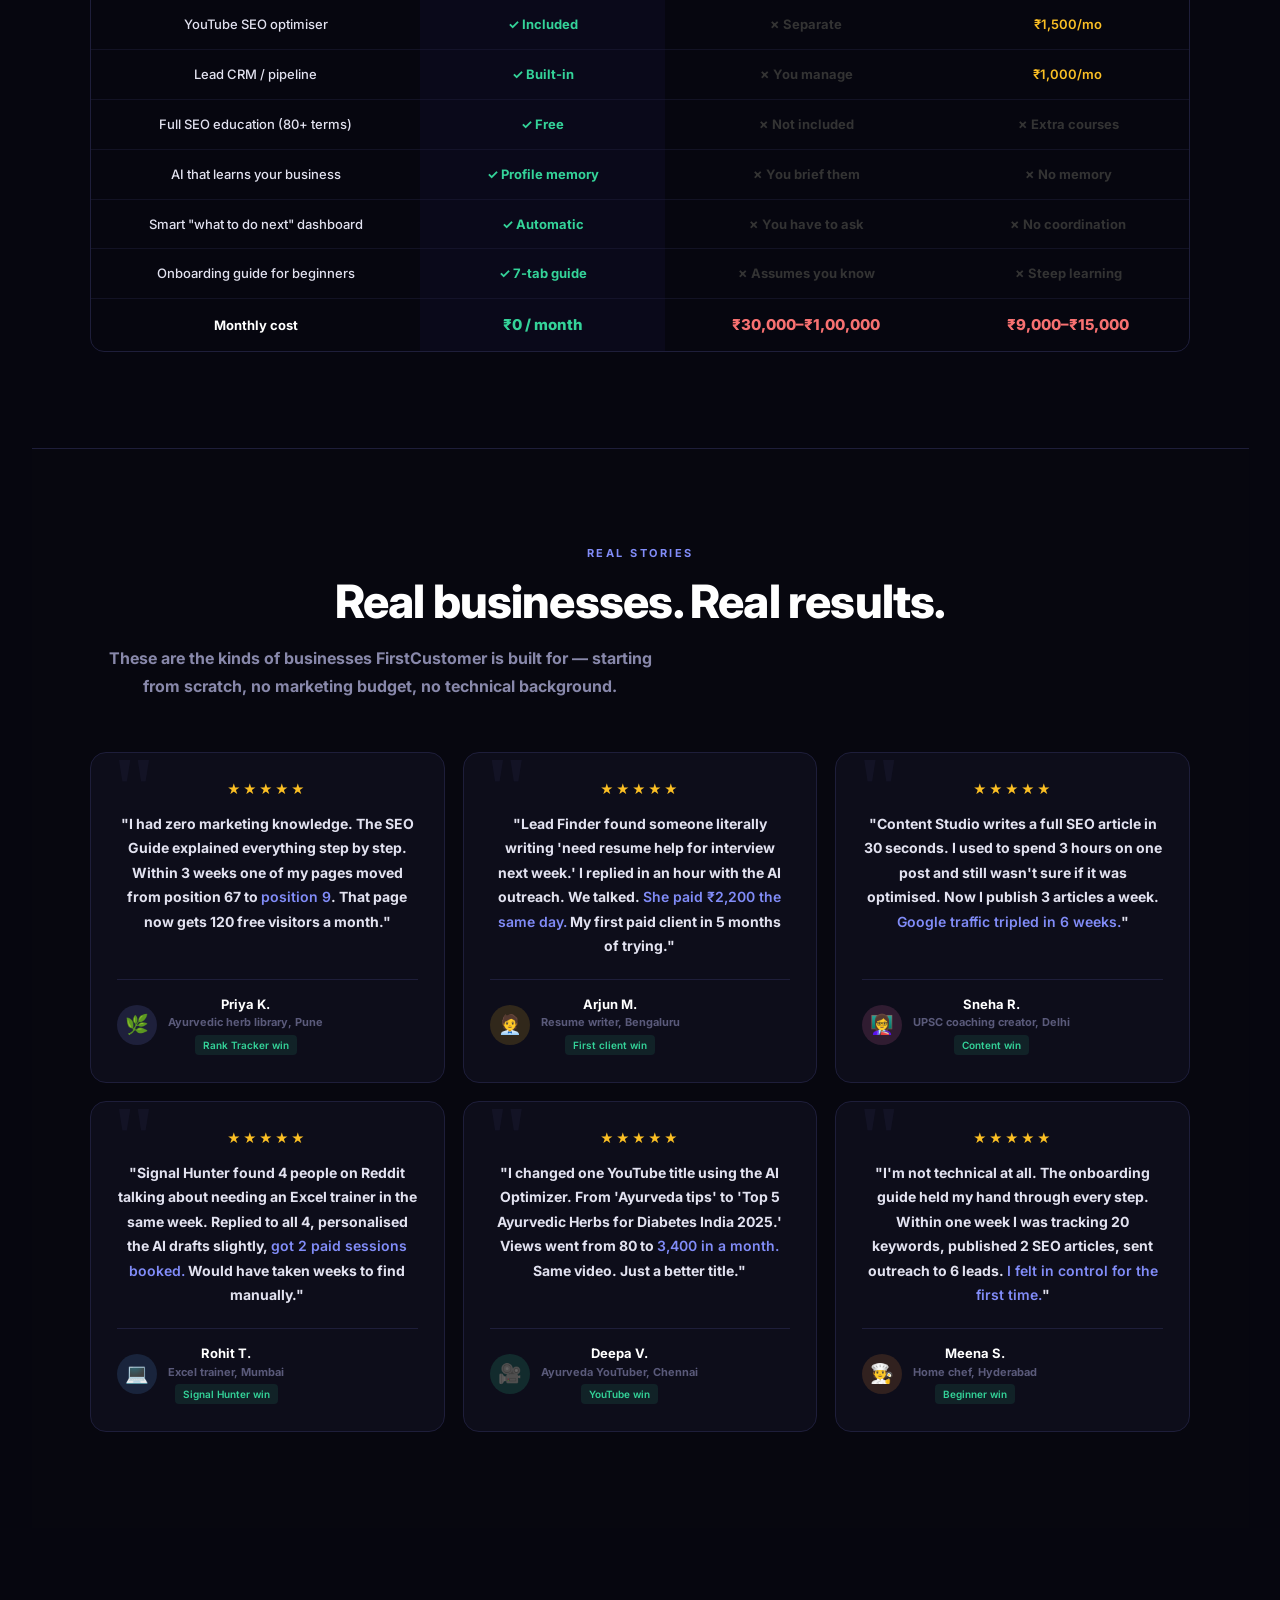
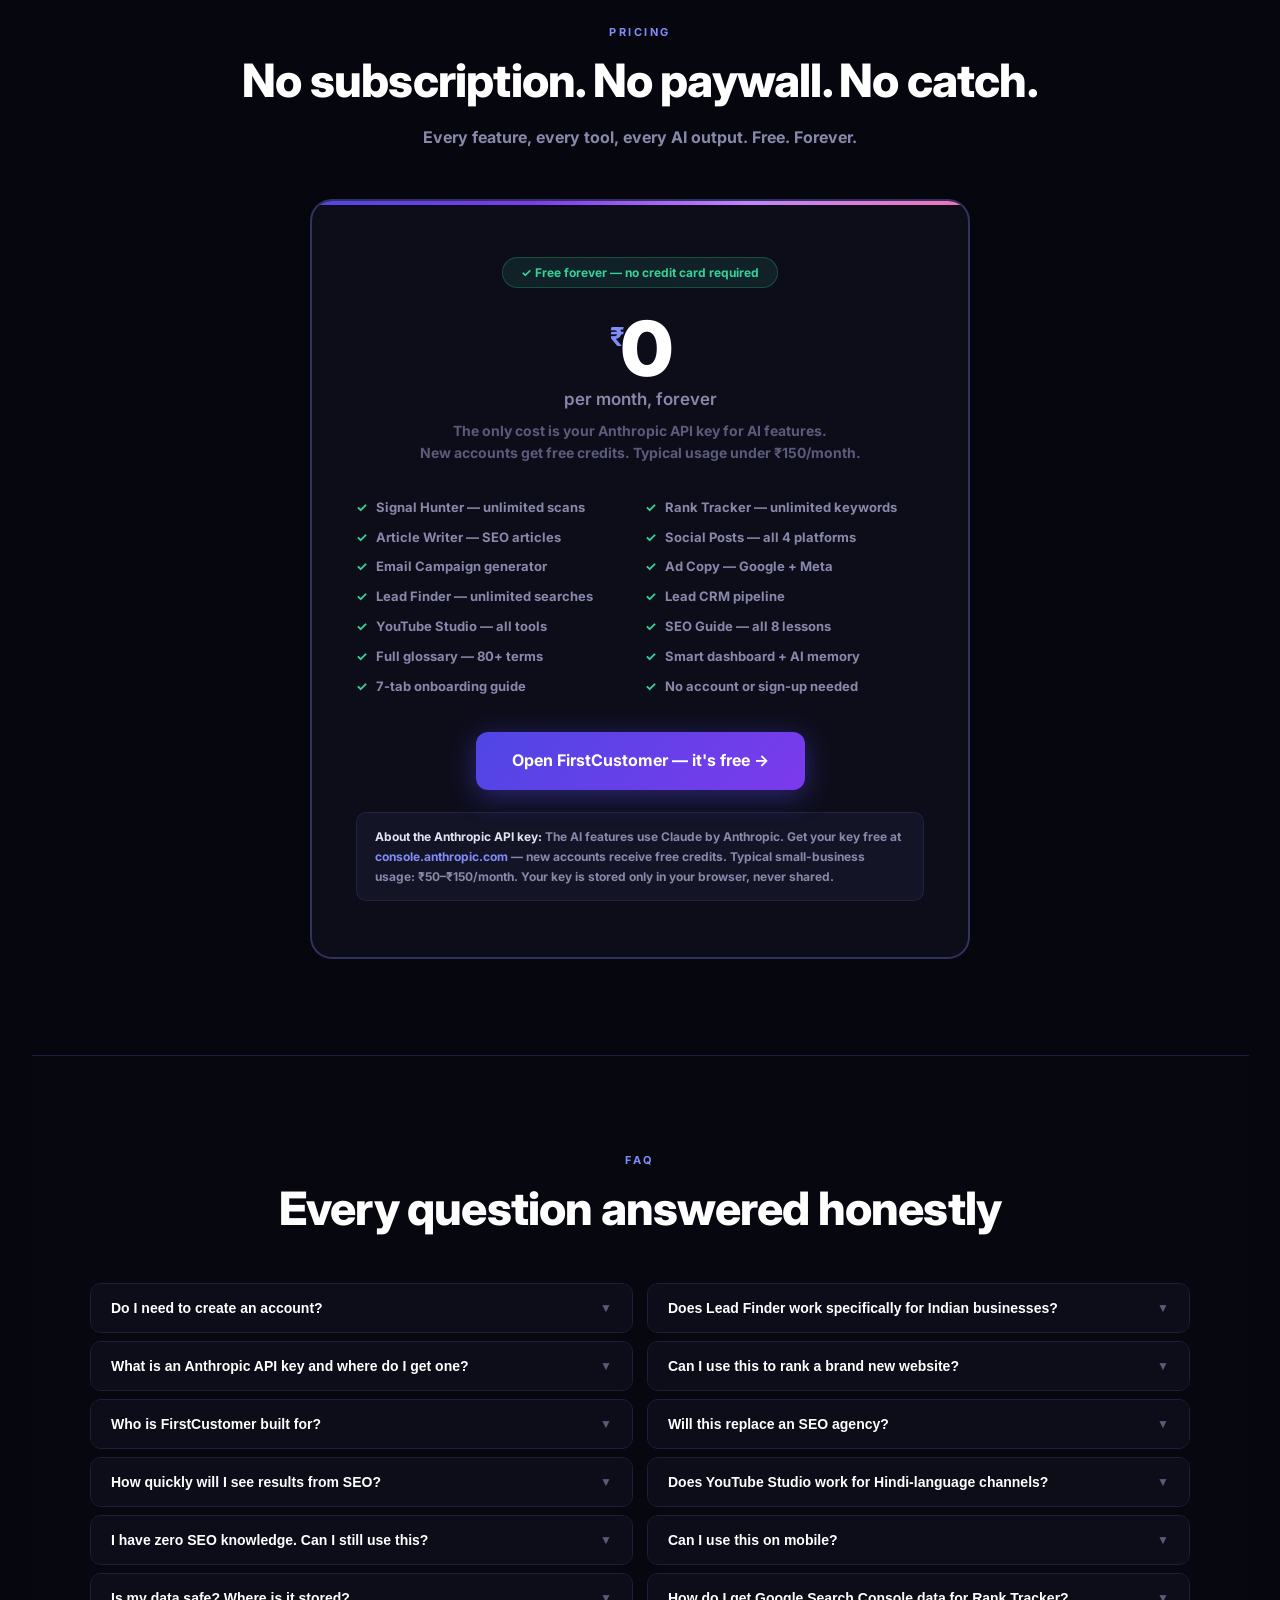
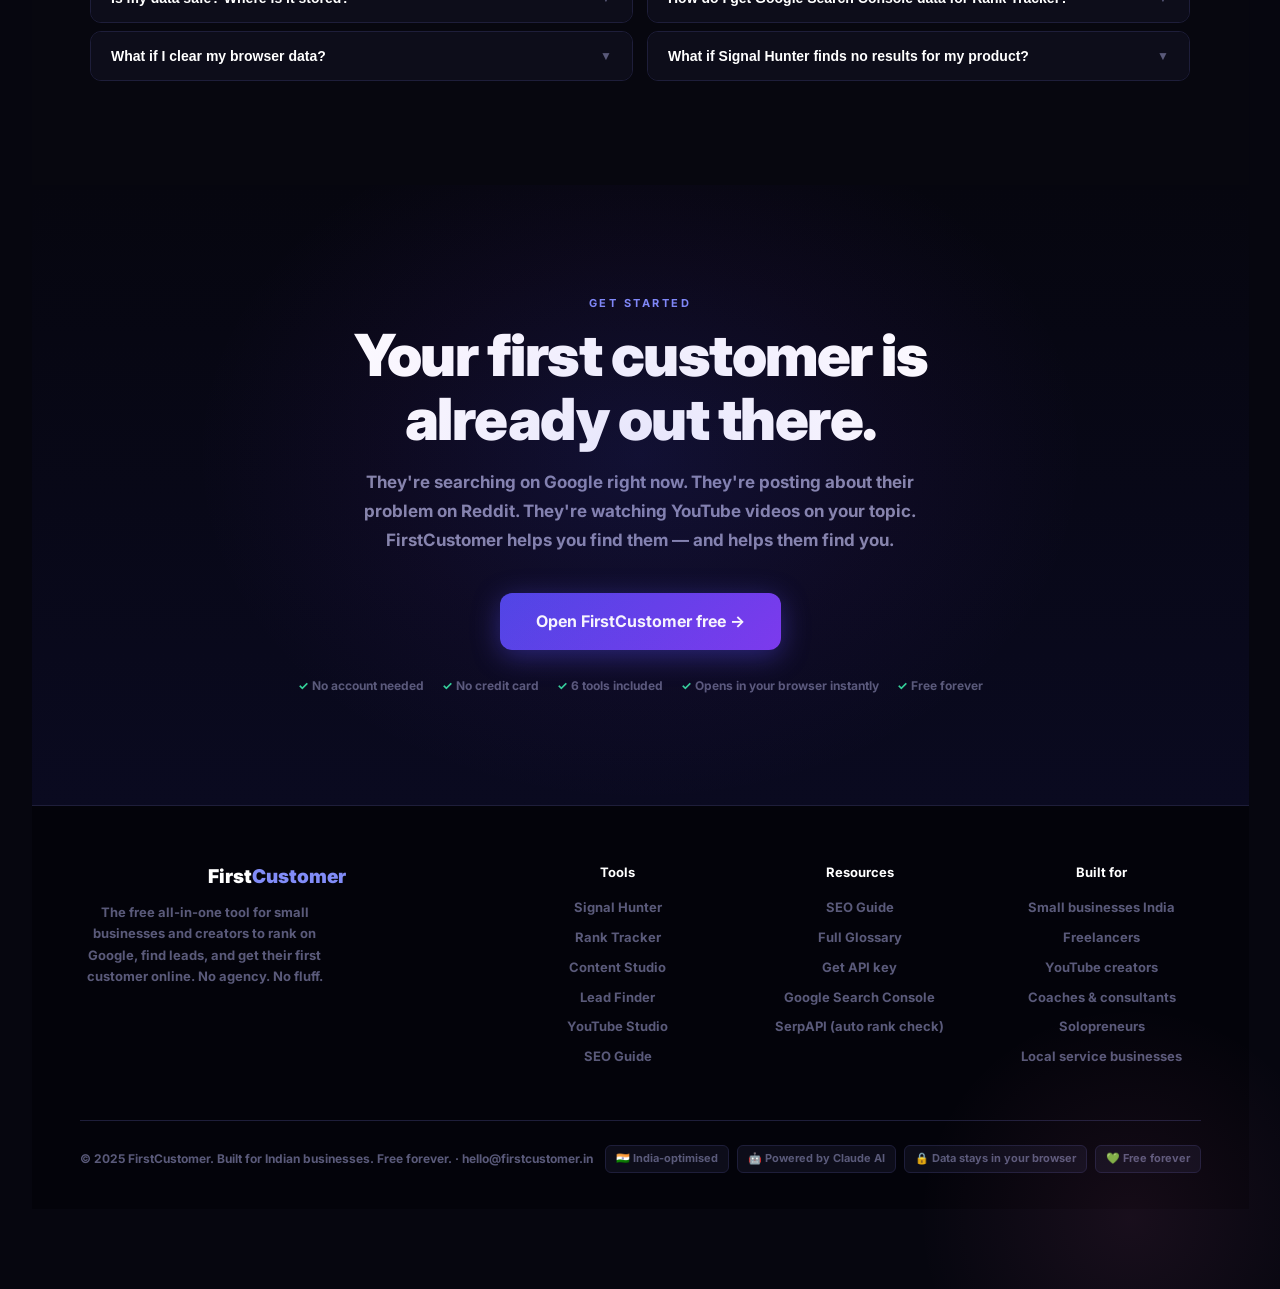
==== commit f5524958: "feat: market shareable demo websites in acquisition flow" ====
--- a/index.html
+++ b/index.html
@@ -315,7 +315,7 @@
     <div class="ti">🧠 <b>Opportunity Intelligence</b> — rank who to contact first and why</div><span style="color:var(--border);flex-shrink:0;padding:0 4px">·</span>
     <div class="ti">🔎 <b>Website Intelligence</b> — audit SEO, conversion, trust and accessibility gaps</div><span style="color:var(--border);flex-shrink:0;padding:0 4px">·</span>
     <div class="ti">🎯 <b>Signal Hunter</b> — find public buying signals and pain points</div><span style="color:var(--border);flex-shrink:0;padding:0 4px">·</span>
-    <div class="ti">✍️ <b>Content Studio</b> — turn insights into useful outreach and content</div><span style="color:var(--border);flex-shrink:0;padding:0 4px">·</span>
+    <div class="ti">🌐 <b>Demo Websites</b> — turn a qualified lead into a shareable concept site</div><span style="color:var(--border);flex-shrink:0;padding:0 4px">·</span>
     <div class="ti">📊 <b>Rank Tracker</b> — monitor the SEO that compounds over time</div><span style="color:var(--border);flex-shrink:0;padding:0 4px">·</span>
     <div class="ti">🏪 <b>Local Business Finder</b> — discover businesses worth contacting</div><span style="color:var(--border);flex-shrink:0;padding:0 4px">·</span>
     <div class="ti">🧠 <b>Opportunity Intelligence</b> — rank who to contact first and why</div><span style="color:var(--border);flex-shrink:0;padding:0 4px">·</span>
@@ -430,9 +430,9 @@
         <li><span class="ck cp">✓</span><div><strong>Business discovery</strong> — Google Places when configured, with strict Open Data fallback instead of unrelated POIs.</div></li>
         <li><span class="ck cp">✓</span><div><strong>Website Intelligence</strong> — inspect health, SEO, conversion, trust and accessibility signals without exposing your provider keys.</div></li>
         <li><span class="ck cp">✓</span><div><strong>Opportunity score</strong> — combine contactability, business demand and digital gaps so you know who deserves attention first.</div></li>
-        <li><span class="ck cp">✓</span><div><strong>Recommended offer + next action</strong> — see whether to offer a new site, redesign, SEO upgrade or further audit, then call, WhatsApp or save the lead.</div></li>
+        <li><span class="ck cp">✓</span><div><strong>Recommended offer + next action</strong> — see whether to offer a new site, redesign, SEO upgrade or further audit, then call, WhatsApp or save the lead.</div></li><li><span class="ck cp">✓</span><div><strong>Shareable demo website</strong> — generate a prospect-facing concept link from verified business details, then copy personalized outreach that includes the demo.</div></li>
       </ul>
-      <a class="try-link" href="https://firstcustomer.in/tools">Find local opportunities →</a>
+      <a class="try-link" href="https://firstcustomer.in/tools">Find local opportunities →</a><a class="try-link" href="https://firstcustomer.in/demo/" style="margin-left:18px">Build a demo website →</a>
     </div>
     <div class="demo-box">
       <div class="demo-head"><span class="dc"></span><span class="dc"></span><span class="dc"></span><span class="demo-url">firstcustomer.in/tools</span></div>
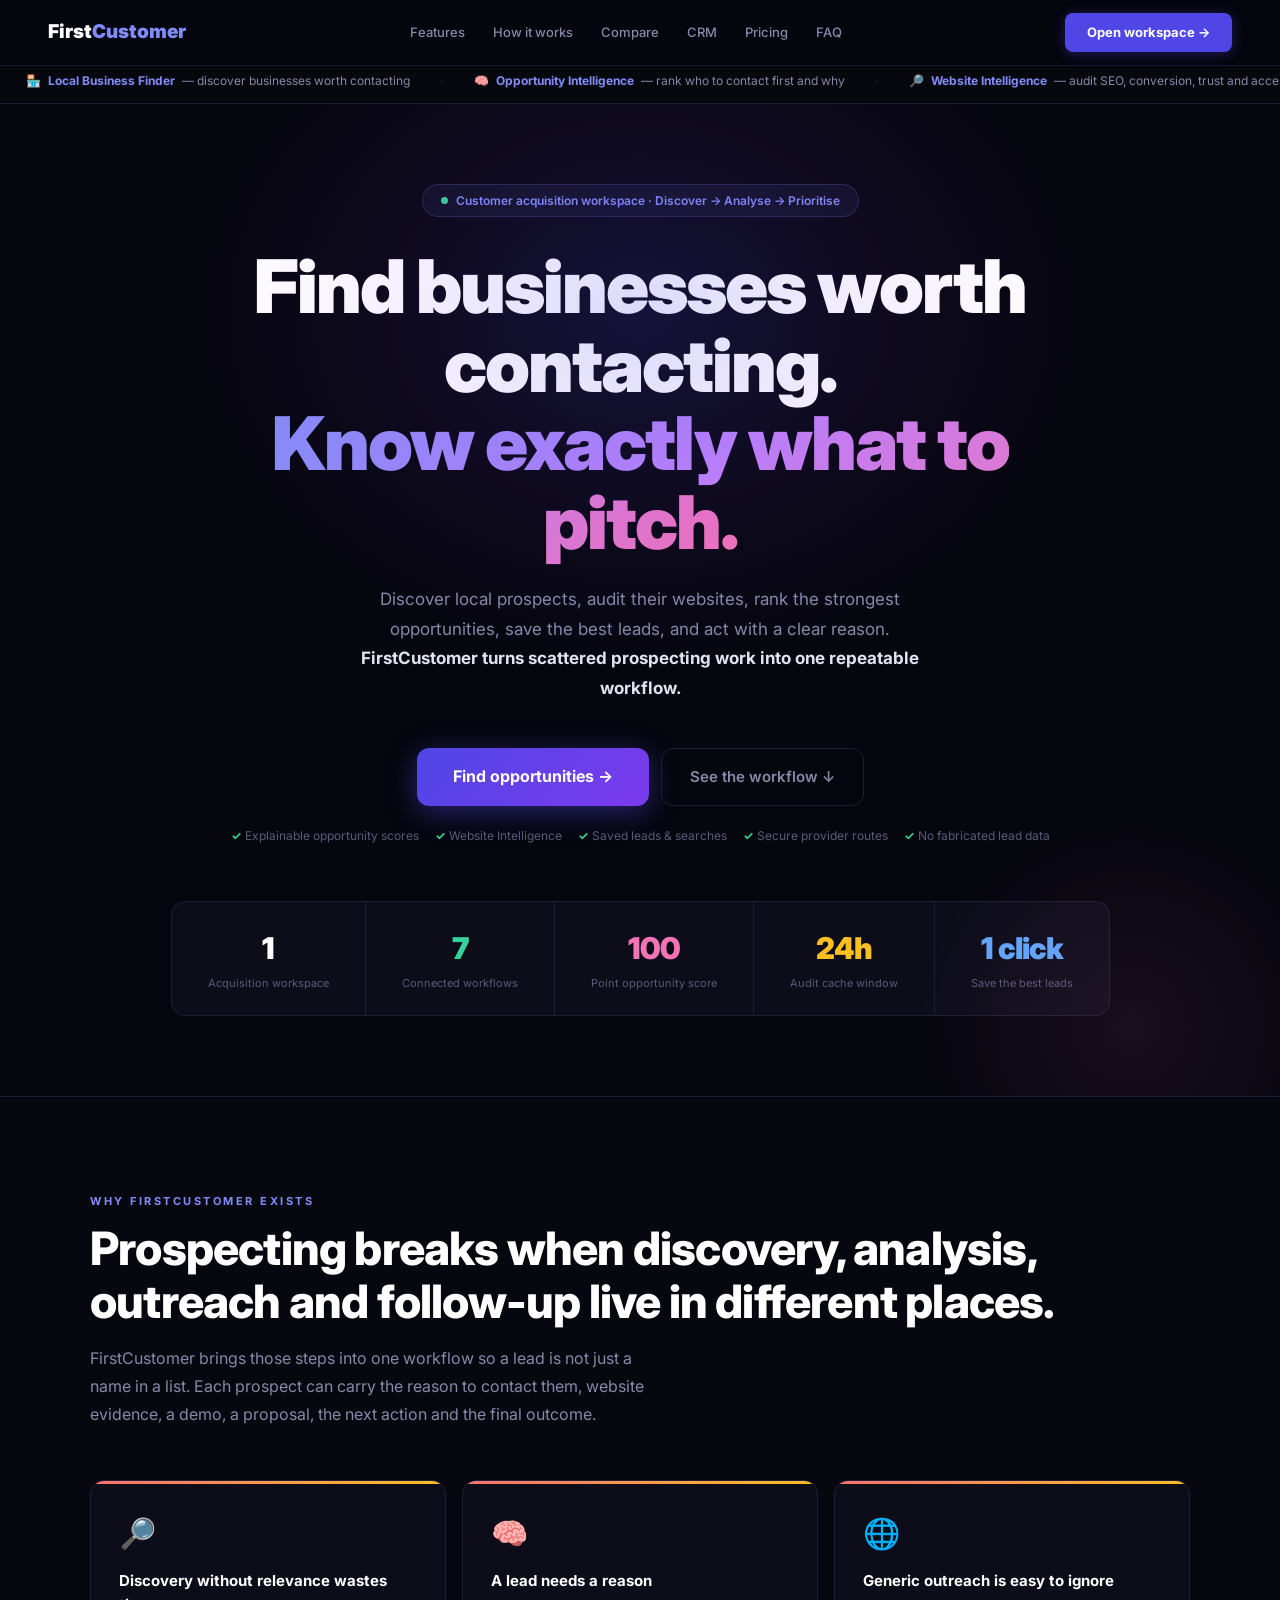
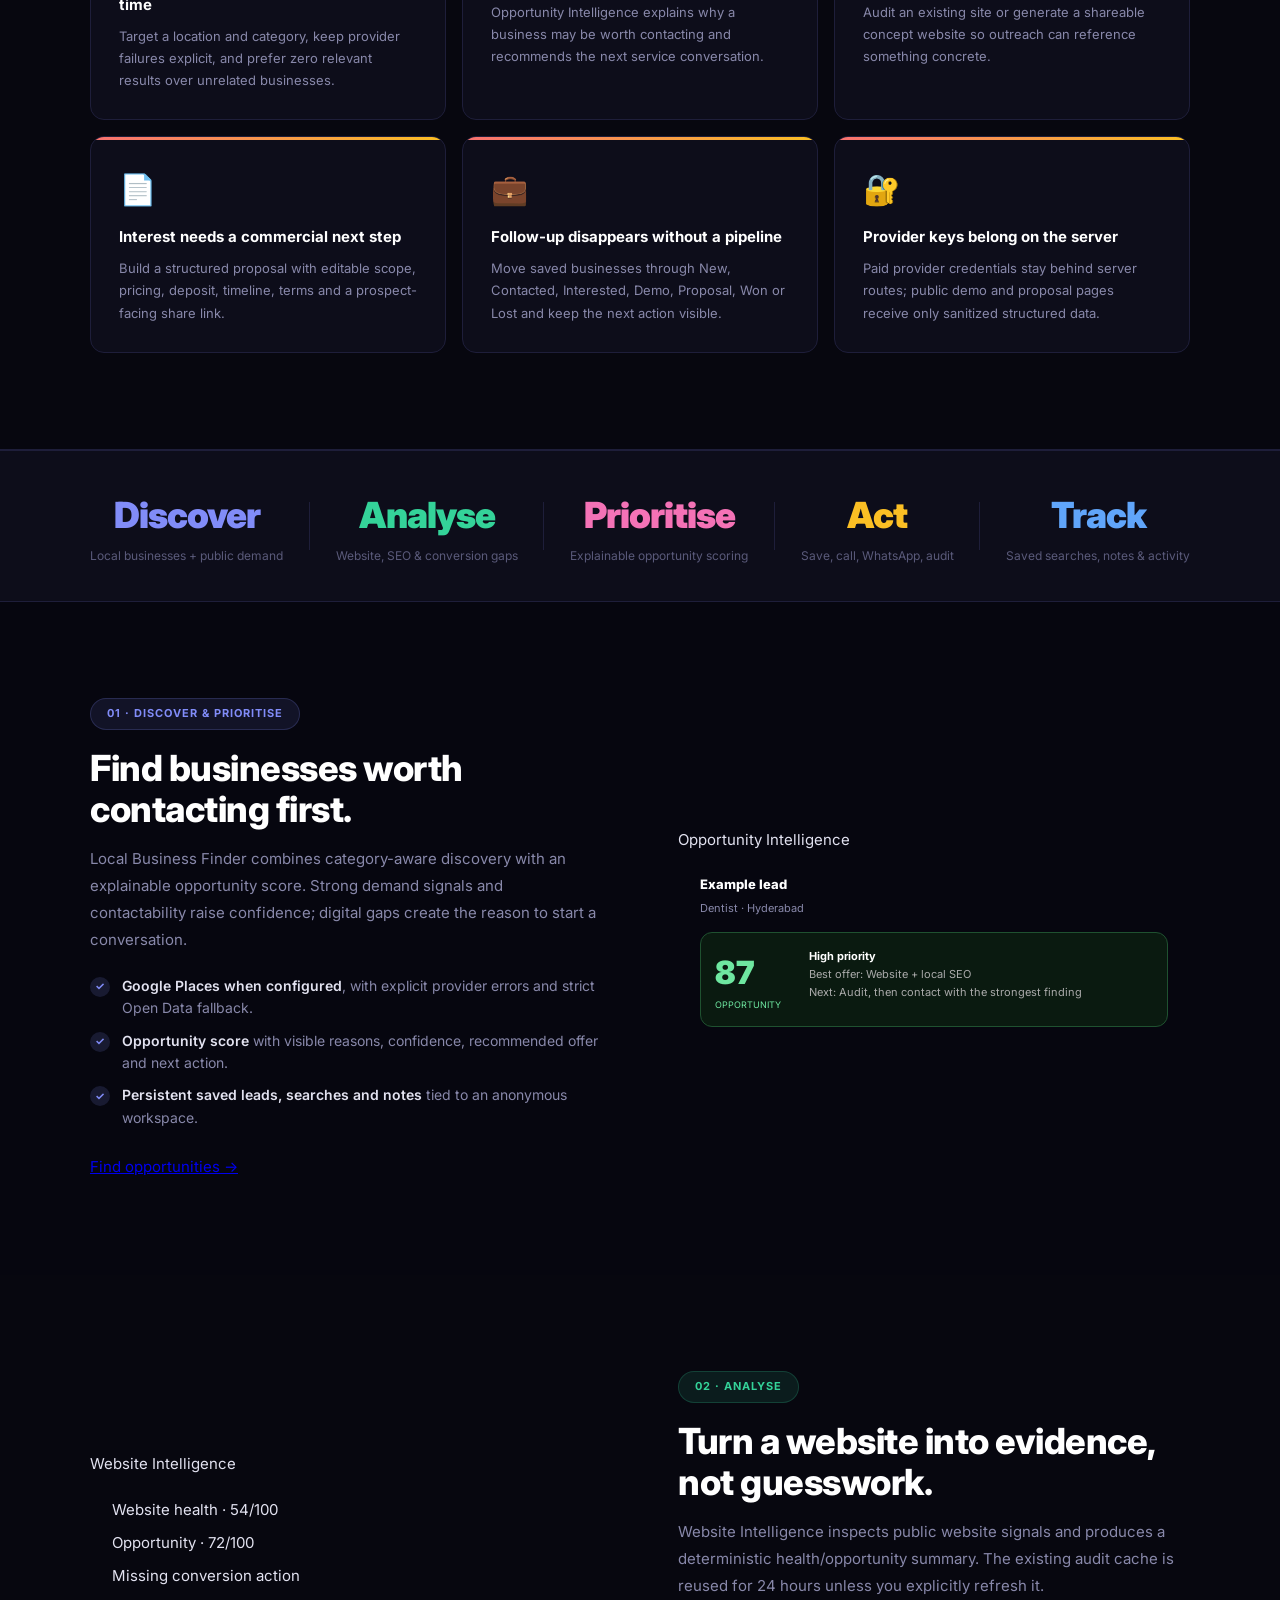
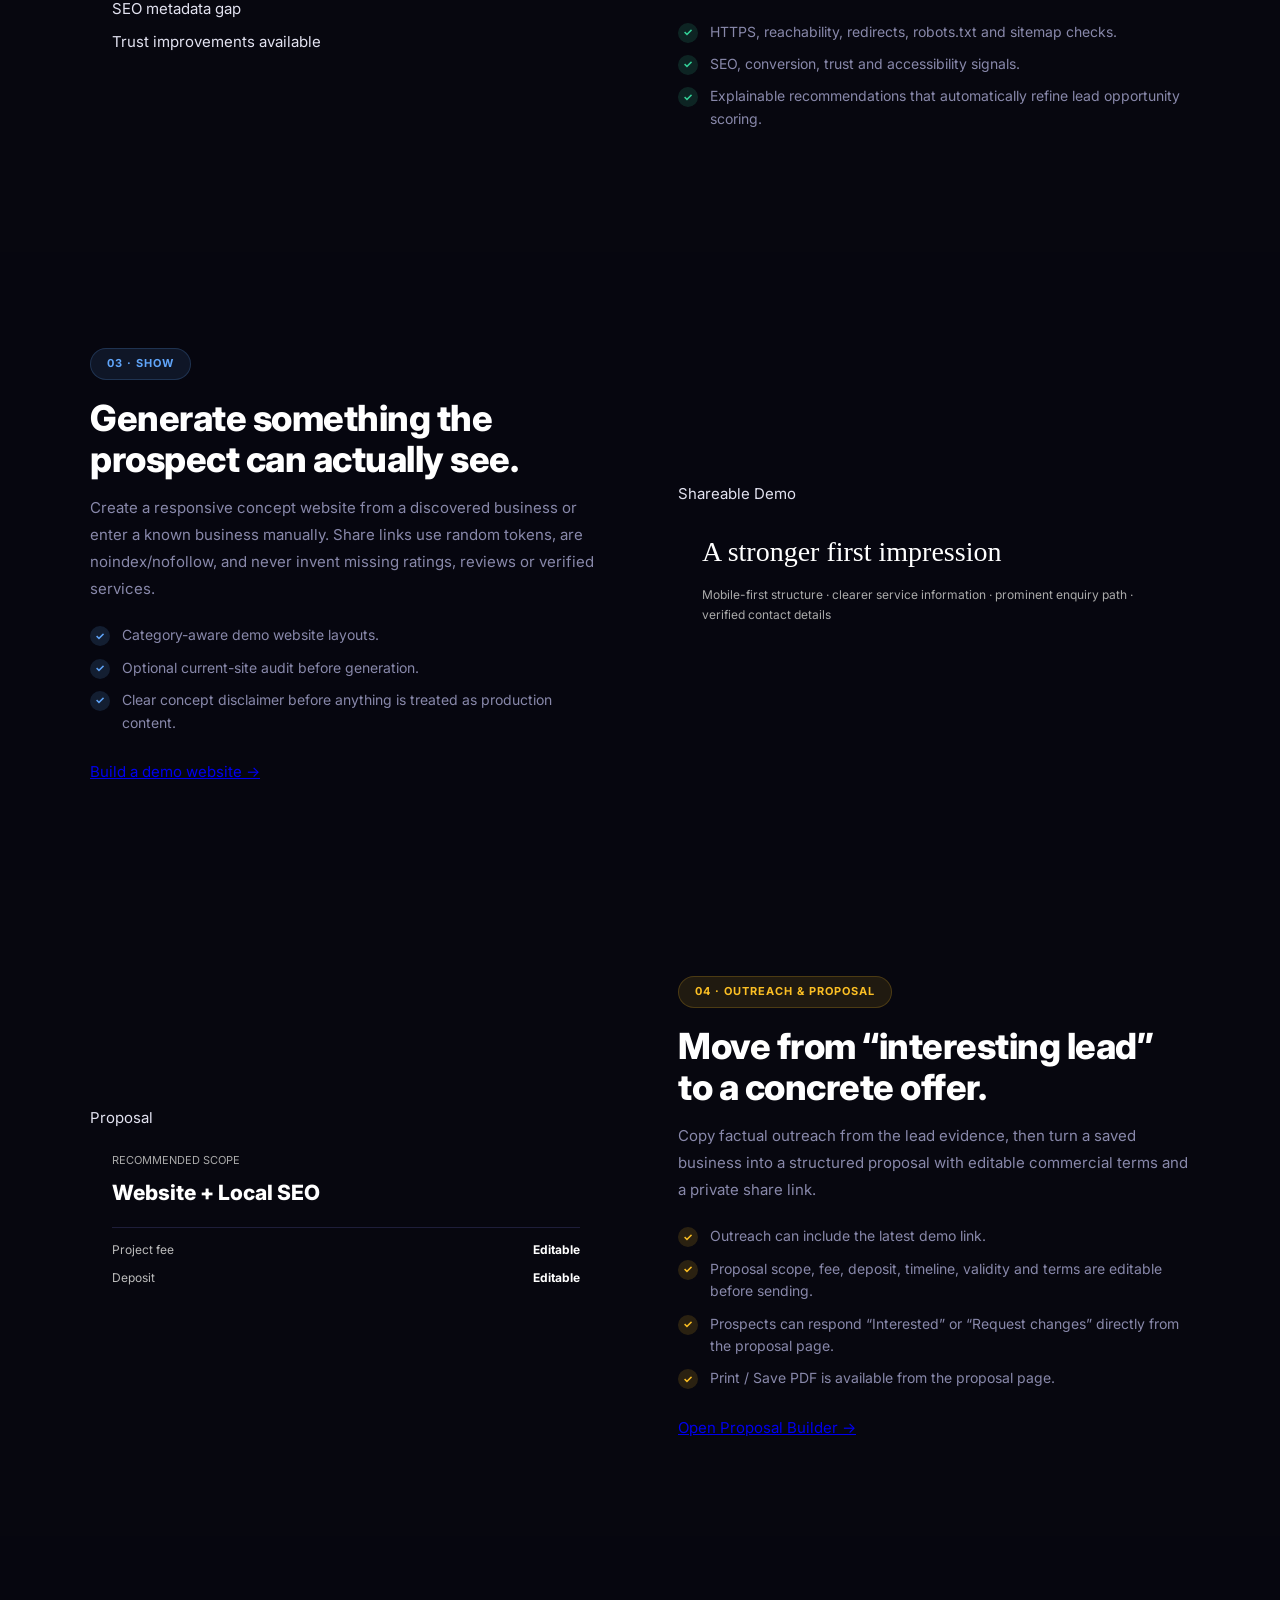
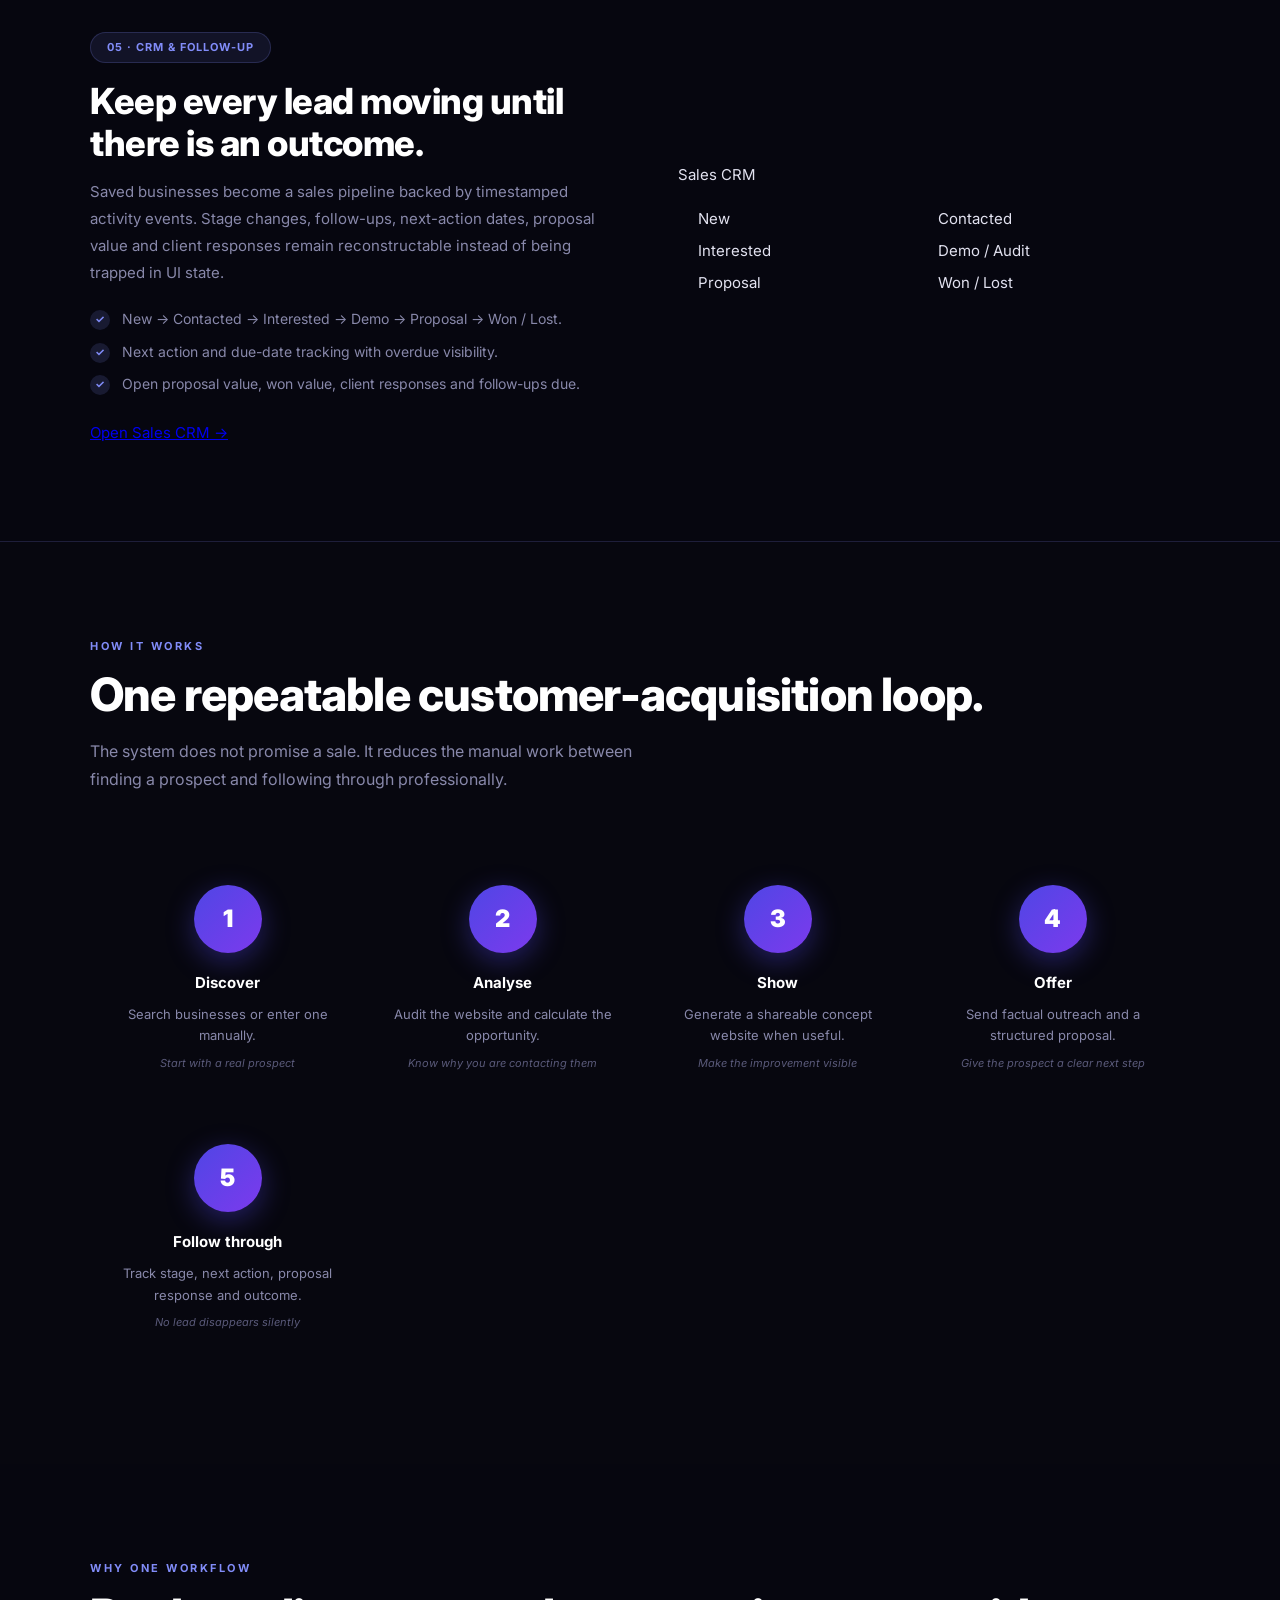
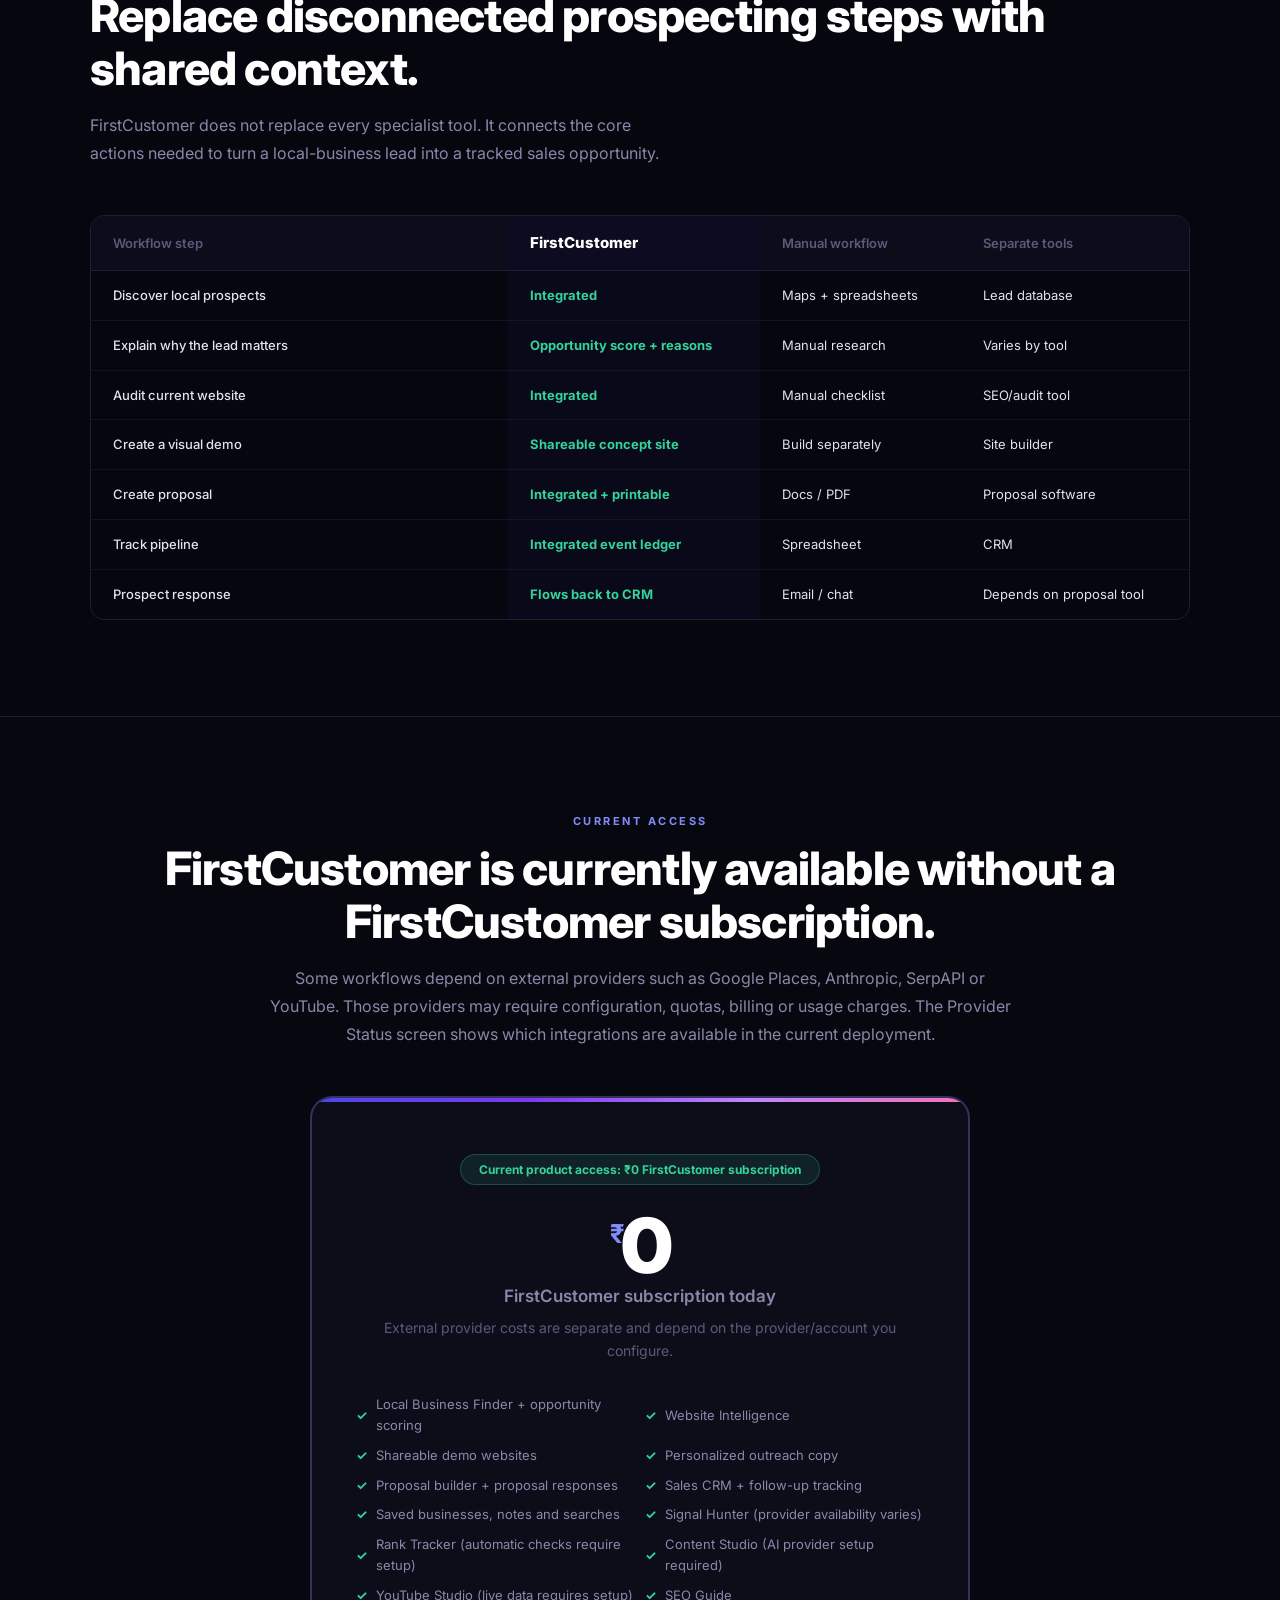
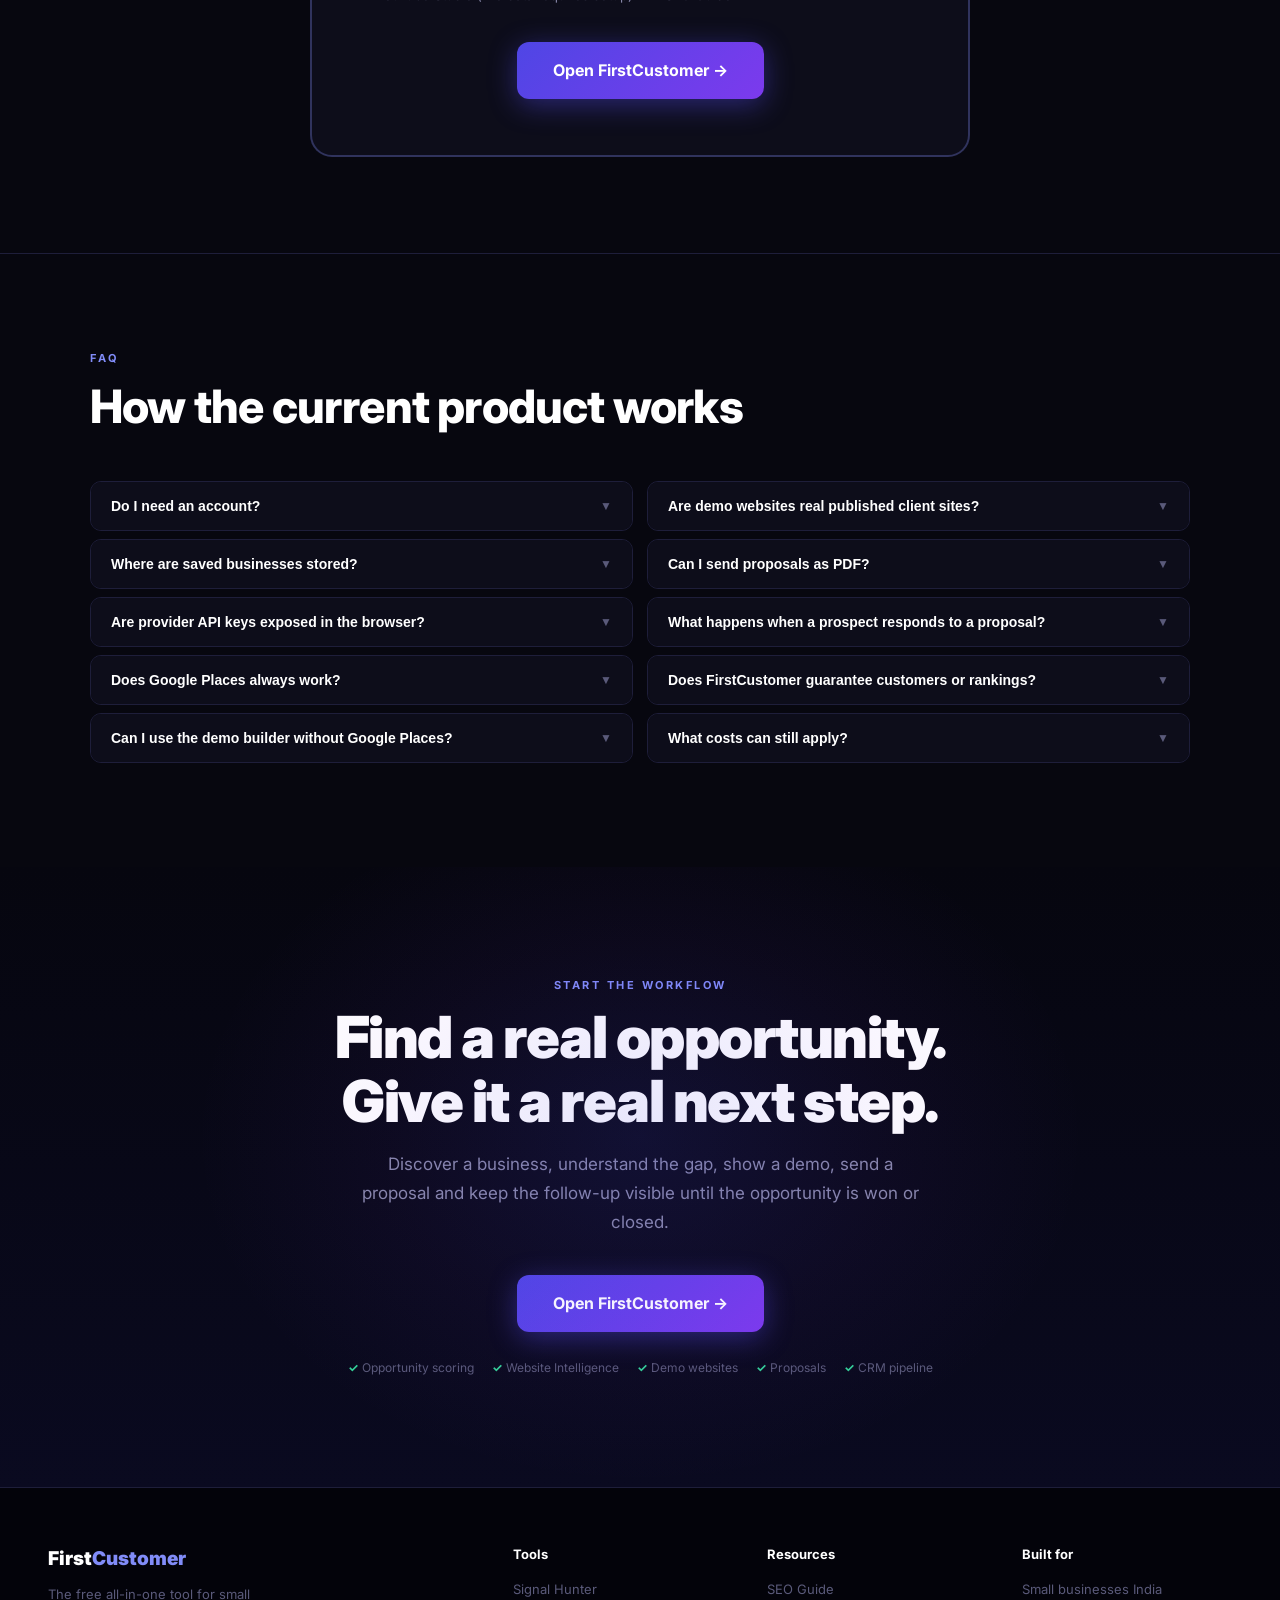
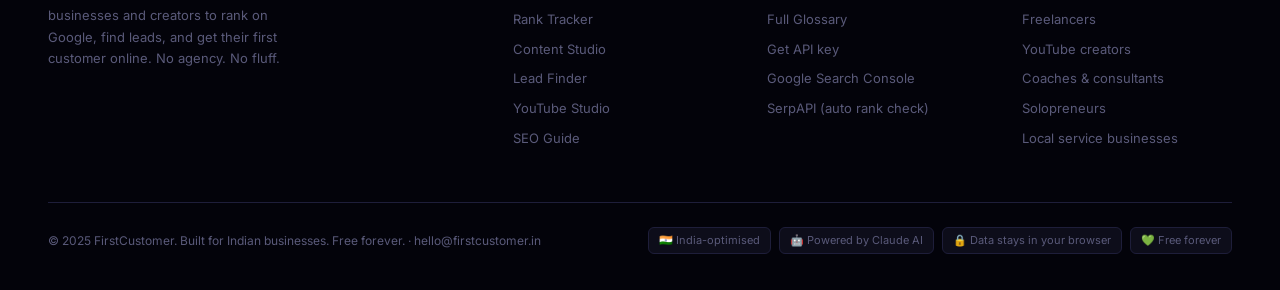
==== commit c35c29b7: "fix: rebuild landing page around verified acquisition workflow" ====
--- a/index.html
+++ b/index.html
@@ -3,8 +3,8 @@
 <head>
 <meta charset="UTF-8">
 <meta name="viewport" content="width=device-width, initial-scale=1.0">
-<title>FirstCustomer — Get Your First Customer Online. Free.</title>
-<meta name="description" content="6 AI-powered tools to rank on Google, find warm leads, write SEO content, and grow your business. Free forever. No agency needed.">
+<title>FirstCustomer — Customer Acquisition Workspace</title>
+<meta name="description" content="Discover business opportunities, audit websites, generate demos and proposals, and track leads through a persistent sales CRM.">
 <script defer src="/assets/js/analytics.js"></script>
 <link rel="preconnect" href="https://fonts.googleapis.com">
 <link href="https://fonts.googleapis.com/css2?family=Inter:wght@400;500;600;700;800;900&display=swap" rel="stylesheet">
@@ -301,7 +301,7 @@
     <a href="#features">Features</a>
     <a href="#how">How it works</a>
     <a href="#compare">Compare</a>
-    <a href="#stories">Stories</a>
+    <a href="#crm">CRM</a>
     <a href="#pricing">Pricing</a>
     <a href="#faq">FAQ</a>
   </div>
@@ -326,11 +326,6 @@
 <!-- HERO -->
 <section class="hero">
   <div class="glow"></div><div class="glow2"></div>
-  <div class="hero-badge"><div class="dot"></div>Free forever · 6 tools · No agency needed</div>
-  <h1 class="hh">The free tool that gets you<br>your <span class="grad">first customer online</span></h1>
-  <p class="hero-sub">Signal Hunter. Rank Tracker. Content Studio. Lead Finder. YouTube Studio. SEO Guide.<br><strong>All free. All AI-powered. All in one place.</stro<!-- HERO -->
-<section class="hero">
-  <div class="glow"></div><div class="glow2"></div>
   <div class="hero-badge"><div class="dot"></div>Customer acquisition workspace · Discover → Analyse → Prioritise</div>
   <h1 class="hh">Find businesses worth contacting.<br><span class="grad">Know exactly what to pitch.</span></h1>
   <p class="hero-sub">Discover local prospects, audit their websites, rank the strongest opportunities, save the best leads, and act with a clear reason.<br><strong>FirstCustomer turns scattered prospecting work into one repeatable workflow.</strong></p>
@@ -357,46 +352,16 @@
 <!-- PROBLEM -->
 <section class="prob">
   <div class="con">
-    <div class="sl">The problem</div>
-    <h2 class="st">Getting your first online customer<br>shouldn't take 6 months of confusion</h2>
-    <p class="ss">Most small businesses and creators try everything and still can't figure out why nobody is finding them. The real problem isn't effort — it's not knowing where to start.</p>
+    <div class="sl">Why FirstCustomer exists</div>
+    <h2 class="st">Prospecting breaks when discovery, analysis, outreach and follow-up live in different places.</h2>
+    <p class="ss">FirstCustomer brings those steps into one workflow so a lead is not just a name in a list. Each prospect can carry the reason to contact them, website evidence, a demo, a proposal, the next action and the final outcome.</p>
     <div class="pgrid">
-      <div class="pc">
-        <div class="pi">🌐</div>
-        <div class="pt">"My website has been live for months — zero visitors"</div>
-        <div class="pb">You paid to build it, made it look great, and waited. Google doesn't know you exist. The gap between "website is live" and "Google sends traffic" is invisible without the right tools.</div>
-        <div class="pq">"I thought just having a website was enough. I had no idea I needed to do anything else."</div>
-      </div>
-      <div class="pc">
-        <div class="pi">🔍</div>
-        <div class="pt">"I have no idea what keywords to target"</div>
-        <div class="pb">Every SEO article says "do keyword research" but assumes you have a ₹5,000/month tool. And even then, how do you know which keywords a new site can actually win?</div>
-        <div class="pq">"I targeted 'resume builder' and wondered why I ranked at position 500. Nobody told me that's a keyword held by 50-million-dollar companies."</div>
-      </div>
-      <div class="pc">
-        <div class="pi">💸</div>
-        <div class="pt">"SEO agencies want ₹30,000/month minimum"</div>
-        <div class="pb">Agencies send beautiful proposals. Cheapest package: ₹25,000–₹1,00,000 per month with 6-month lock-in. That's your entire profit margin. And they still won't guarantee results.</div>
-        <div class="pq">"An agency quoted ₹60,000/month. I earn ₹80,000/month. There had to be another way."</div>
-      </div>
-      <div class="pc">
-        <div class="pi">📭</div>
-        <div class="pt">"I post on Instagram every day — no leads"</div>
-        <div class="pb">Social media takes 12–18 months to build meaningful numbers. Meanwhile your customers are on Reddit right now, posting about their exact problem — and you have no way to find them.</div>
-        <div class="pq">"300 Instagram posts, 400 followers, 0 paying customers. I was doing the completely wrong thing."</div>
-      </div>
-      <div class="pc">
-        <div class="pi">✍️</div>
-        <div class="pt">"I know I need content — but I can't write"</div>
-        <div class="pb">SEO needs regular content. Blog posts, landing pages, social captions, emails, ads. If you're not a professional writer, the cost is enormous. Hiring a writer: ₹2,000–₹10,000 per article.</div>
-        <div class="pq">"I spent 4 hours on one blog post. It got 7 views. I gave up after 3 posts."</div>
-      </div>
-      <div class="pc">
-        <div class="pi">📺</div>
-        <div class="pt">"My YouTube videos get 50 views and plateau"</div>
-        <div class="pb">You upload consistently. Good content. But videos die at 50–200 views. The reason: your title, description, and tags aren't optimised. YouTube rewards discoverability — not just quality.</div>
-        <div class="pq">"I made 40 videos. Average 80 views. Then I fixed my titles. The next video got 4,000 views."</div>
-      </div>
+      <div class="pc"><div class="pi">🔎</div><div class="pt">Discovery without relevance wastes time</div><div class="pb">Target a location and category, keep provider failures explicit, and prefer zero relevant results over unrelated businesses.</div></div>
+      <div class="pc"><div class="pi">🧠</div><div class="pt">A lead needs a reason</div><div class="pb">Opportunity Intelligence explains why a business may be worth contacting and recommends the next service conversation.</div></div>
+      <div class="pc"><div class="pi">🌐</div><div class="pt">Generic outreach is easy to ignore</div><div class="pb">Audit an existing site or generate a shareable concept website so outreach can reference something concrete.</div></div>
+      <div class="pc"><div class="pi">📄</div><div class="pt">Interest needs a commercial next step</div><div class="pb">Build a structured proposal with editable scope, pricing, deposit, timeline, terms and a prospect-facing share link.</div></div>
+      <div class="pc"><div class="pi">💼</div><div class="pt">Follow-up disappears without a pipeline</div><div class="pb">Move saved businesses through New, Contacted, Interested, Demo, Proposal, Won or Lost and keep the next action visible.</div></div>
+      <div class="pc"><div class="pi">🔐</div><div class="pt">Provider keys belong on the server</div><div class="pb">Paid provider credentials stay behind server routes; public demo and proposal pages receive only sanitized structured data.</div></div>
     </div>
   </div>
 </section>
@@ -418,398 +383,104 @@
 
 <!-- FEATURES -->
 <div id="features">
-
-<!-- FLAGSHIP ACQUISITION WORKFLOW -->
 <section class="fs" id="acquisition">
   <div class="frow">
     <div>
-      <div class="ftag tp">🏪 Flagship workflow — Opportunity Finder</div>
-      <h2 class="fh">Stop checking random businesses. Start with the leads that have a reason to buy.</h2>
-      <p class="fp">Search a location and category, identify businesses with real digital gaps, audit the websites that exist, and let FirstCustomer rank the strongest opportunities with an explainable score.</p>
+      <div class="ftag tp">01 · Discover & prioritise</div>
+      <h2 class="fh">Find businesses worth contacting first.</h2>
+      <p class="fp">Local Business Finder combines category-aware discovery with an explainable opportunity score. Strong demand signals and contactability raise confidence; digital gaps create the reason to start a conversation.</p>
       <ul class="fbl">
-        <li><span class="ck cp">✓</span><div><strong>Business discovery</strong> — Google Places when configured, with strict Open Data fallback instead of unrelated POIs.</div></li>
-        <li><span class="ck cp">✓</span><div><strong>Website Intelligence</strong> — inspect health, SEO, conversion, trust and accessibility signals without exposing your provider keys.</div></li>
-        <li><span class="ck cp">✓</span><div><strong>Opportunity score</strong> — combine contactability, business demand and digital gaps so you know who deserves attention first.</div></li>
-        <li><span class="ck cp">✓</span><div><strong>Recommended offer + next action</strong> — see whether to offer a new site, redesign, SEO upgrade or further audit, then call, WhatsApp or save the lead.</div></li><li><span class="ck cp">✓</span><div><strong>Shareable demo website</strong> — generate a prospect-facing concept link from verified business details, then copy personalized outreach that includes the demo.</div></li>
+        <li><span class="ck cp">✓</span><div><strong>Google Places when configured</strong>, with explicit provider errors and strict Open Data fallback.</div></li>
+        <li><span class="ck cp">✓</span><div><strong>Opportunity score</strong> with visible reasons, confidence, recommended offer and next action.</div></li>
+        <li><span class="ck cp">✓</span><div><strong>Persistent saved leads, searches and notes</strong> tied to an anonymous workspace.</div></li>
       </ul>
-      <a class="try-link" href="https://firstcustomer.in/tools">Find local opportunities →</a><a class="try-link" href="https://firstcustomer.in/demo/" style="margin-left:18px">Build a demo website →</a>
-    </div>
-    <div class="demo-box">
-      <div class="demo-head"><span class="dc"></span><span class="dc"></span><span class="dc"></span><span class="demo-url">firstcustomer.in/tools</span></div>
-      <div style="padding:18px">
-        <div style="display:flex;justify-content:space-between;gap:12px;align-items:flex-start;margin-bottom:14px">
-          <div><div style="font-size:15px;font-weight:800;color:#fff">Smile Dental Clinic</div><div style="font-size:11px;color:#a78bfa;margin-top:3px">Dentist · Hyderabad</div></div>
-          <div style="font-size:12px;color:#d0d0d8">4.7 ★ · 186 reviews</div>
-        </div>
-        <div style="display:grid;grid-template-columns:72px 1fr;gap:12px;padding:13px;border:1px solid #1f5130;background:#0a1a10;border-radius:10px;margin-bottom:12px">
-          <div style="text-align:center"><div style="font-size:30px;font-weight:900;color:#6ee7a0">91</div><div style="font-size:9px;color:#6ee7a0;text-transform:uppercase">Opportunity</div></div>
-          <div style="font-size:11px;color:#aaa;line-height:1.6"><strong style="color:#fff">High priority</strong><br>Best offer: Conversion-focused website redesign<br>Next: Contact with the strongest audit finding</div>
-        </div>
-        <div style="display:flex;gap:6px;flex-wrap:wrap;margin-bottom:14px">
-          <span style="font-size:10px;padding:5px 8px;border-radius:20px;background:#17171f;color:#bbb">No booking action</span>
-          <span style="font-size:10px;padding:5px 8px;border-radius:20px;background:#17171f;color:#bbb">No WhatsApp CTA</span>
-          <span style="font-size:10px;padding:5px 8px;border-radius:20px;background:#17171f;color:#bbb">Website health 43/100</span>
-        </div>
-        <div style="display:flex;gap:7px;flex-wrap:wrap"><span class="demo-chip">Audit Website</span><span class="demo-chip">Save Lead</span><span class="demo-chip">Call</span><span class="demo-chip">WhatsApp</span></div>
-      </div>
-    </div>
-  </div>
-</section>
-
-
-<!-- 1 SIGNAL HUNTER -->
+      <a class="try-link" href="/tools/">Find opportunities →</a>
+    </div>
+    <div class="demo-box"><div class="demo-head"><span class="dc"></span><span class="dc"></span><span class="dc"></span><span class="demo-url">Opportunity Intelligence</span></div><div style="padding:22px"><div style="font-size:13px;font-weight:800;color:#fff">Example lead</div><div style="font-size:11px;color:var(--muted2);margin:5px 0 14px">Dentist · Hyderabad</div><div style="display:grid;grid-template-columns:80px 1fr;gap:14px;background:#0a1a10;border:1px solid #1f5130;border-radius:12px;padding:14px"><div><div style="font-size:32px;font-weight:900;color:#6ee7a0">87</div><div style="font-size:9px;color:#6ee7a0">OPPORTUNITY</div></div><div style="font-size:11px;color:#aaa;line-height:1.65"><strong style="color:#fff">High priority</strong><br>Best offer: Website + local SEO<br>Next: Audit, then contact with the strongest finding</div></div></div></div>
+  </div>
+</section>
+
+<section class="fs" style="background:#07070f">
+  <div class="frow rev">
+    <div>
+      <div class="ftag tg">02 · Analyse</div>
+      <h2 class="fh">Turn a website into evidence, not guesswork.</h2>
+      <p class="fp">Website Intelligence inspects public website signals and produces a deterministic health/opportunity summary. The existing audit cache is reused for 24 hours unless you explicitly refresh it.</p>
+      <ul class="fbl">
+        <li><span class="ck cg">✓</span><div>HTTPS, reachability, redirects, robots.txt and sitemap checks.</div></li>
+        <li><span class="ck cg">✓</span><div>SEO, conversion, trust and accessibility signals.</div></li>
+        <li><span class="ck cg">✓</span><div>Explainable recommendations that automatically refine lead opportunity scoring.</div></li>
+      </ul>
+    </div>
+    <div class="demo-box"><div class="demo-head"><span class="dc"></span><span class="dc"></span><span class="dc"></span><span class="demo-url">Website Intelligence</span></div><div style="padding:22px;display:grid;gap:9px"><div class="demo-chip">Website health · 54/100</div><div class="demo-chip">Opportunity · 72/100</div><div class="demo-chip">Missing conversion action</div><div class="demo-chip">SEO metadata gap</div><div class="demo-chip">Trust improvements available</div></div></div>
+  </div>
+</section>
+
 <section class="fs">
   <div class="frow">
     <div>
-      <div class="ftag tp">🎯 Tool 1 of 6 — Signal Hunter</div>
-      <h2 class="fh">Find people who need your product — right now, on Reddit</h2>
-      <p class="fp">Every day, thousands of people post about their exact problems publicly. They're asking for recommendations, venting about frustrations, describing situations where your product is the answer. Signal Hunter finds them before they hire someone else.</p>
+      <div class="ftag tb">03 · Show</div>
+      <h2 class="fh">Generate something the prospect can actually see.</h2>
+      <p class="fp">Create a responsive concept website from a discovered business or enter a known business manually. Share links use random tokens, are noindex/nofollow, and never invent missing ratings, reviews or verified services.</p>
       <ul class="fbl">
-        <li><span class="ck cp">✓</span><div><strong>Live scans across 6+ platforms</strong> — Reddit, Hacker News, Dev.to, Lobste.rs, Stack Overflow, and more. Fresh results every single scan.</div></li>
-        <li><span class="ck cp">✓</span><div><strong>Relevance score out of 10</strong> — AI scores every post so you know instantly which are worth your time. Focus on 7+ for maximum ROI.</div></li>
-        <li><span class="ck cp">✓</span><div><strong>AI-drafted replies in seconds</strong> — Claude reads the post and writes a reply that sounds human and helpful, not like an advertisement.</div></li>
-        <li><span class="ck cp">✓</span><div><strong>Agent memory that learns</strong> — thumb up what's relevant, thumb down what isn't. The AI improves with every session.</div></li>
-        <li><span class="ck cp">✓</span><div><strong>Searches pain, not your service name</strong> — instead of "resume writing", searches "need help with resume" — finding people at exactly the right moment.</div></li>
-        <li><span class="ck cp">✓</span><div><strong>Mark as Posted — track every reply</strong> — click Posted ✓ after replying on Reddit. The tool counts your activity and tracks what works.</div></li>
+        <li><span class="ck cb">✓</span><div>Category-aware demo website layouts.</div></li>
+        <li><span class="ck cb">✓</span><div>Optional current-site audit before generation.</div></li>
+        <li><span class="ck cb">✓</span><div>Clear concept disclaimer before anything is treated as production content.</div></li>
       </ul>
-      <a class="btn-p" href="https://firstcustomer.in/tools" target="_blank">Try Signal Hunter free →</a>
-    </div>
-    <div>
-      <div class="mock">
-        <div class="mbar"><div class="md" style="background:#ff5f57"></div><div class="md" style="background:#febc2e"></div><div class="md" style="background:#28c840"></div><div class="mt">🎯 Signal Hunter — Live Scan</div></div>
-        <div class="mb">
-          <div style="display:flex;justify-content:space-between;align-items:center;margin-bottom:12px">
-            <div style="font-size:12px;color:var(--muted)">Found <b style="color:#fff">8 signals</b> for "resume writer"</div>
-            <div style="font-size:10px;padding:3px 10px;border-radius:100px;background:rgba(52,211,153,.1);color:var(--green)">● 3 high-value</div>
-          </div>
-          <div class="sig-item">
-            <div class="sc sch">9</div>
-            <div>
-              <div class="st2"><strong>r/resumes · 2h ago</strong><br>"Applied to 47 jobs, 0 callbacks. Recruiter told me my resume is the problem. I don't know where to start fixing it..."</div>
-              <div class="sm">23 comments · High buying intent</div>
-              <div class="sac"><button class="sb sbp">✦ Draft Reply</button><button class="sb sbg">Posted ✓</button></div>
-            </div>
-          </div>
-          <div class="sig-item">
-            <div class="sc sch">8</div>
-            <div>
-              <div class="st2"><strong>r/india · 4h ago</strong><br>"Looking for someone to rewrite my CV professionally — have interview next week, budget around ₹1500–2000"</div>
-              <div class="sm">11 comments · Ready to pay</div>
-              <div class="sac"><button class="sb sbp">✦ Draft Reply</button><button class="sb sbg">Posted ✓</button></div>
-            </div>
-          </div>
-          <div class="sig-item">
-            <div class="sc scm">6</div>
-            <div>
-              <div class="st2"><strong>r/cscareerquestions · 6h ago</strong><br>"Is my resume too basic? Getting screened out before even talking to a human"</div>
-              <div class="sm">7 comments · Warm signal</div>
-              <div class="sac"><button class="sb sbp">✦ Draft Reply</button><button class="sb sbg">Posted ✓</button></div>
-            </div>
-          </div>
-        </div>
-      </div>
-    </div>
-  </div>
-</section>
-
-<!-- 2 RANK TRACKER -->
-<section class="fs alt">
+      <a class="try-link" href="/demo/">Build a demo website →</a>
+    </div>
+    <div class="demo-box"><div class="demo-head"><span class="dc"></span><span class="dc"></span><span class="dc"></span><span class="demo-url">Shareable Demo</span></div><div style="padding:24px"><div style="font-family:Georgia,serif;font-size:28px;color:#fff;margin-bottom:10px">A stronger first impression</div><div style="font-size:12px;color:#aaa;line-height:1.7">Mobile-first structure · clearer service information · prominent enquiry path · verified contact details</div></div></div>
+  </div>
+</section>
+
+<section class="fs" style="background:#07070f">
   <div class="frow rev">
     <div>
-      <div class="ftag tg">📊 Tool 2 of 6 — Rank Tracker</div>
-      <h2 class="fh">Track every keyword. Know exactly what to fix. Watch your position climb.</h2>
-      <p class="fp">Most website owners have no idea how they rank on Google. Rank Tracker shows your exact position for every keyword your site appears for — and tells you precisely what to do to improve each one.</p>
+      <div class="ftag ty">04 · Outreach & proposal</div>
+      <h2 class="fh">Move from “interesting lead” to a concrete offer.</h2>
+      <p class="fp">Copy factual outreach from the lead evidence, then turn a saved business into a structured proposal with editable commercial terms and a private share link.</p>
       <ul class="fbl">
-        <li><span class="ck cg">✓</span><div><strong>Import from Google Search Console</strong> — connect your free GSC account and import your real keyword data in seconds. No guessing.</div></li>
-        <li><span class="ck cg">✓</span><div><strong>Keyword difficulty scoring</strong> — Easy (4+ words, rank in 4–8 weeks), Medium (3 words), or Competitive (1–2 words, avoid until established).</div></li>
-        <li><span class="ck cg">✓</span><div><strong>Tips button — word-for-word instructions</strong> — exact page title to create, exact ChatGPT prompt, exact steps to submit to Google. No vague advice.</div></li>
-        <li><span class="ck cg">✓</span><div><strong>AI keyword suggestions</strong> — 15+ keyword ideas sorted by easiest-to-rank first. Always start with green (Easy) keywords.</div></li>
-        <li><span class="ck cg">✓</span><div><strong>Auto-check with SerpAPI</strong> — check all positions automatically. 100 free checks/month on SerpAPI's free plan.</div></li>
-        <li><span class="ck cg">✓</span><div><strong>Smart dashboard integration</strong> — buried keywords feed into "What to do next" so you always know your highest-priority fix.</div></li>
+        <li><span class="ck cy">✓</span><div>Outreach can include the latest demo link.</div></li>
+        <li><span class="ck cy">✓</span><div>Proposal scope, fee, deposit, timeline, validity and terms are editable before sending.</div></li>
+        <li><span class="ck cy">✓</span><div>Prospects can respond “Interested” or “Request changes” directly from the proposal page.</div></li>
+        <li><span class="ck cy">✓</span><div>Print / Save PDF is available from the proposal page.</div></li>
       </ul>
-      <a class="btn-p" style="background:linear-gradient(135deg,#059669,#10b981)" href="https://firstcustomer.in/tools" target="_blank">Try Rank Tracker free →</a>
-    </div>
-    <div>
-      <div class="mock">
-        <div class="mbar"><div class="md" style="background:#ff5f57"></div><div class="md" style="background:#febc2e"></div><div class="md" style="background:#28c840"></div><div class="mt">📊 Rank Tracker — Your Keywords</div></div>
-        <div class="mb">
-          <div style="margin-bottom:11px;display:flex;justify-content:space-between;align-items:center">
-            <div style="font-size:11px;color:var(--muted)">12 keywords tracked</div>
-            <div style="display:flex;gap:5px">
-              <span style="font-size:9px;padding:2px 7px;border-radius:4px;background:rgba(52,211,153,.1);color:var(--green)">3 Page 1</span>
-              <span style="font-size:9px;padding:2px 7px;border-radius:4px;background:rgba(251,191,36,.1);color:var(--yellow)">4 Opportunity</span>
-              <span style="font-size:9px;padding:2px 7px;border-radius:4px;background:rgba(248,113,113,.1);color:#f87171">5 Buried</span>
-            </div>
-          </div>
-          <div class="rrow"><div class="rpos rb3">#3</div><div class="rkw" style="font-size:11px">ayurvedic herbs for hair growth india</div><span class="rdiff de">Easy</span><div class="rtip">💡 Tips</div></div>
-          <div class="rrow"><div class="rpos rb2">#14</div><div class="rkw" style="font-size:11px">traditional herb library online</div><span class="rdiff dm">Medium</span><div class="rtip">💡 Tips</div></div>
-          <div class="rrow"><div class="rpos rb1">#47</div><div class="rkw" style="font-size:11px">ayurvedic wellness advisor</div><span class="rdiff dc">Competitive</span><div class="rtip">💡 Tips</div></div>
-          <div class="rrow"><div class="rpos rb3">#7</div><div class="rkw" style="font-size:11px">best ayurvedic herbs for diabetes india</div><span class="rdiff de">Easy</span><div class="rtip">💡 Tips</div></div>
-          <div class="rrow"><div class="rpos rb2">#18</div><div class="rkw" style="font-size:11px">amla powder benefits and uses</div><span class="rdiff dm">Medium</span><div class="rtip">💡 Tips</div></div>
-          <div style="margin-top:11px;padding:9px 12px;background:rgba(52,211,153,.06);border:1px solid rgba(52,211,153,.15);border-radius:8px;font-size:11px;color:var(--green)">💡 Priority: Fix "ayurvedic wellness advisor" — create a dedicated page this week</div>
-        </div>
-      </div>
-    </div>
-  </div>
-</section>
-
-<!-- 3 CONTENT STUDIO -->
-<section class="fs">
+      <a class="try-link" href="/proposal-builder/">Open Proposal Builder →</a>
+    </div>
+    <div class="demo-box"><div class="demo-head"><span class="dc"></span><span class="dc"></span><span class="dc"></span><span class="demo-url">Proposal</span></div><div style="padding:22px"><div style="font-size:11px;color:#aaa">RECOMMENDED SCOPE</div><div style="font-size:21px;font-weight:800;color:#fff;margin:6px 0 18px">Website + Local SEO</div><div style="display:flex;justify-content:space-between;font-size:12px;color:#bbb;border-top:1px solid var(--border);padding-top:12px"><span>Project fee</span><strong style="color:#fff">Editable</strong></div><div style="display:flex;justify-content:space-between;font-size:12px;color:#bbb;padding-top:9px"><span>Deposit</span><strong style="color:#fff">Editable</strong></div></div></div>
+  </div>
+</section>
+
+<section class="fs" id="crm">
   <div class="frow">
     <div>
-      <div class="ftag tk">✍️ Tool 3 of 6 — Content Studio</div>
-      <h2 class="fh">Write every piece of marketing content you'll ever need — in seconds</h2>
-      <p class="fp">Four tools in one: Article Writer, Social Posts, Email Campaign, and Ad Copy. Every output is AI-powered and tailored to your business. No writer's block. No copywriter fees. No blank page.</p>
+      <div class="ftag tp">05 · CRM & follow-up</div>
+      <h2 class="fh">Keep every lead moving until there is an outcome.</h2>
+      <p class="fp">Saved businesses become a sales pipeline backed by timestamped activity events. Stage changes, follow-ups, next-action dates, proposal value and client responses remain reconstructable instead of being trapped in UI state.</p>
       <ul class="fbl">
-        <li><span class="ck ck2">✓</span><div><strong>Article Writer</strong> — enter a keyword, get a full SEO article with H1 title, 4 H2 sections, meta title, meta description, and URL slug. 300, 500, or 800 words. Ready to publish.</div></li>
-        <li><span class="ck ck2">✓</span><div><strong>Social Posts</strong> — one topic generates Instagram caption + hashtags, LinkedIn post, WhatsApp message, and Twitter/X thread simultaneously.</div></li>
-        <li><span class="ck ck2">✓</span><div><strong>Email Campaign</strong> — full email with 3 subject line options to A/B test, preview text, body copy, and CTA. Works with Mailchimp, ConvertKit, any tool.</div></li>
-        <li><span class="ck ck2">✓</span><div><strong>Ad Copy</strong> — Google Ads headlines (30 chars each), Meta/Instagram copy, and CTA variants. Multiple versions to split test immediately.</div></li>
-        <li><span class="ck ck2">✓</span><div><strong>Personalised to your business</strong> — reads your profile (website, niche, target customer) and writes specifically for you, not generic filler.</div></li>
-        <li><span class="ck ck2">✓</span><div><strong>Tone memory</strong> — friendly, professional, simple, or authoritative. The tool remembers your preference and pre-selects it next time.</div></li>
+        <li><span class="ck cp">✓</span><div>New → Contacted → Interested → Demo → Proposal → Won / Lost.</div></li>
+        <li><span class="ck cp">✓</span><div>Next action and due-date tracking with overdue visibility.</div></li>
+        <li><span class="ck cp">✓</span><div>Open proposal value, won value, client responses and follow-ups due.</div></li>
       </ul>
-      <a class="btn-p" style="background:linear-gradient(135deg,#be185d,#ec4899)" href="https://firstcustomer.in/tools" target="_blank">Try Content Studio free →</a>
-    </div>
-    <div>
-      <div class="mock">
-        <div class="mbar"><div class="md" style="background:#ff5f57"></div><div class="md" style="background:#febc2e"></div><div class="md" style="background:#28c840"></div><div class="mt">✍️ Content Studio</div></div>
-        <div class="mb">
-          <div class="ctabs"><div class="ct2 a">📄 Article</div><div class="ct2">📱 Social</div><div class="ct2">📧 Email</div><div class="ct2">🎯 Ads</div></div>
-          <div class="cart">
-            <div class="ctt">Ayurvedic Herbs for Hair Growth India — Complete 2025 Guide</div>
-            <div class="ctm">
-              <span class="ctag">SEO Optimised</span>
-              <span class="ctag" style="background:rgba(129,140,248,.1);color:var(--purple)">550 words</span>
-              <span class="ctag" style="background:rgba(251,191,36,.1);color:var(--yellow)">Friendly tone</span>
-            </div>
-            <div class="ctb">
-              <p><strong style="color:var(--muted2)">Meta:</strong> "Discover the best ayurvedic herbs for hair growth in India | Evidence-based guide with dosage and usage"</p>
-              <p><strong style="color:var(--muted2)">Slug:</strong> /ayurvedic-herbs-for-hair-growth-india</p>
-              <p style="margin-top:7px;color:#777">## What Are Ayurvedic Herbs for Hair Growth?<br>India has used ayurvedic herbs for thousands of years to treat hair loss naturally...</p>
-              <p>## Best Herbs: Bhringraj, Amla, Ashwagandha — how each works and dosage...</p>
-            </div>
-            <div class="cwc">✓ 550 words · 4 H2 headings · Keyword 4× · CTA included</div>
-          </div>
-          <div style="margin-top:11px;display:flex;gap:7px">
-            <button style="flex:1;padding:8px;border-radius:7px;background:rgba(244,114,182,.1);border:1px solid rgba(244,114,182,.2);color:var(--pink);font-size:11px;font-weight:600;cursor:pointer">📋 Copy Article</button>
-            <button style="flex:1;padding:8px;border-radius:7px;background:rgba(129,140,248,.1);border:1px solid rgba(129,140,248,.2);color:var(--purple);font-size:11px;font-weight:600;cursor:pointer">↗ Get Social Posts too</button>
-          </div>
-        </div>
-      </div>
-    </div>
-  </div>
-</section>
-
-<!-- 4 LEAD FINDER -->
-<section class="fs alt">
-  <div class="frow rev">
-    <div>
-      <div class="ftag ty">🎯 Tool 4 of 6 — Lead Finder</div>
-      <h2 class="fh">Find warm leads, write personalised outreach, close clients — all in one place</h2>
-      <p class="fp">Lead Finder finds people who already posted publicly about needing your service. Warm outreach gets 3–5x higher response rates than cold DMs. It then writes the outreach message and tracks every lead through your pipeline.</p>
-      <ul class="fbl">
-        <li><span class="ck cy">✓</span><div><strong>Pain-focused search</strong> — searches the problem your customers express, not your service name. Finds people at the exact moment they need you.</div></li>
-        <li><span class="ck cy">✓</span><div><strong>AI outreach generator</strong> — reads each lead's actual post and writes a personalised message referencing what they said. Never sounds like a template.</div></li>
-        <li><span class="ck cy">✓</span><div><strong>Built-in CRM pipeline</strong> — New → Contacted → Replied → Won ✓ → Not Interested. Track every lead through every stage without a separate tool.</div></li>
-        <li><span class="ck cy">✓</span><div><strong>Two-wave fallback search</strong> — if the first search returns few results, automatically tries broader queries so you always find leads.</div></li>
-        <li><span class="ck cy">✓</span><div><strong>Export to CSV</strong> — download all leads as a spreadsheet to share with a team or import into HubSpot, Notion, or any CRM.</div></li>
-        <li><span class="ck cy">✓</span><div><strong>India-optimised</strong> — detects Indian context and searches r/india, r/IndiaBusiness, and India-specific queries automatically.</div></li>
-      </ul>
-      <a class="btn-p" style="background:linear-gradient(135deg,#92400e,#d97706)" href="https://firstcustomer.in/tools" target="_blank">Try Lead Finder free →</a>
-    </div>
-    <div>
-      <div class="mock">
-        <div class="mbar"><div class="md" style="background:#ff5f57"></div><div class="md" style="background:#febc2e"></div><div class="md" style="background:#28c840"></div><div class="mt">🎯 Lead Finder — Pipeline</div></div>
-        <div class="mb">
-          <div style="display:flex;gap:7px;margin-bottom:13px;flex-wrap:wrap">
-            <span style="font-size:10px;padding:3px 9px;border-radius:6px;background:rgba(129,140,248,.1);color:var(--purple)">8 New</span>
-            <span style="font-size:10px;padding:3px 9px;border-radius:6px;background:rgba(251,191,36,.1);color:var(--yellow)">5 Contacted</span>
-            <span style="font-size:10px;padding:3px 9px;border-radius:6px;background:rgba(96,165,250,.1);color:var(--blue)">3 Replied</span>
-            <span style="font-size:10px;padding:3px 9px;border-radius:6px;background:rgba(52,211,153,.1);color:var(--green)">2 Won ✓</span>
-          </div>
-          <div class="li">
-            <div class="lih"><div class="lit">"Looking for resume writer, interview next week, budget ₹2000"</div><div class="lis ln">New</div></div>
-            <div class="lib">Posted 3h ago on r/india — high urgency, clear budget. Click to generate personalised outreach.</div>
-            <div class="lif"><div>🟠 Reddit · r/india</div><div>💬 Generate outreach</div></div>
-          </div>
-          <div class="li">
-            <div class="lih"><div class="lit">"Rejected 30 times, think my ATS resume is the issue"</div><div class="lis lc">Contacted</div></div>
-            <div class="lib">Sent outreach 2 days ago. Follow up today with one useful tip to re-engage.</div>
-            <div class="lif"><div>🟠 Reddit · r/resumes</div><div>📝 Update status</div></div>
-          </div>
-          <div class="li">
-            <div class="lih"><div class="lit">"Switched career from engineer to marketing — need fresh CV"</div><div class="lis lw">Won ✓</div></div>
-            <div class="lib">Paid ₹1800. Career change CV rewrite. Referred 1 friend already.</div>
-            <div class="lif"><div>🟠 Reddit · r/cscareerquestions</div><div style="color:var(--green);font-weight:600">₹1,800 earned</div></div>
-          </div>
-        </div>
-      </div>
-    </div>
-  </div>
-</section>
-
-<!-- 5 YOUTUBE STUDIO -->
-<section class="fs">
-  <div class="frow">
-    <div>
-      <div class="ftag tb">📺 Tool 5 of 6 — YouTube Studio</div>
-      <h2 class="fh">Make every video rank on YouTube search — not just get published</h2>
-      <p class="fp">YouTube is the world's second largest search engine. 500 hours of video uploaded every minute — most invisible because titles, descriptions, and tags are wrong. YouTube Studio gives you the exact optimisation to get discovered.</p>
-      <ul class="fbl">
-        <li><span class="ck cb">✓</span><div><strong>Trending videos by category and country</strong> — see what's hot in Education, Technology, Business, and more in India. Know what topics work before you film.</div></li>
-        <li><span class="ck cb">✓</span><div><strong>Video SEO Score (out of 100)</strong> — paste a YouTube URL and get scored on title, description, tags, and CTA. Know exactly what to fix.</div></li>
-        <li><span class="ck cb">✓</span><div><strong>AI Title + Description + Tags generator</strong> — type your topic, get a click-optimised title with power words + year, 200-word keyword-rich description, and 10 relevant tags. Copy-paste into YouTube when uploading.</div></li>
-        <li><span class="ck cb">✓</span><div><strong>YouTube keyword research</strong> — find what people actually search on YouTube for your topic. High-value, low-competition keywords your channel can realistically rank for.</div></li>
-        <li><span class="ck cb">✓</span><div><strong>Hindi language support</strong> — specify Hindi and all titles, descriptions, and tags are generated in Hindi, optimised for Indian YouTube audiences.</div></li>
-      </ul>
-      <a class="btn-p" style="background:linear-gradient(135deg,#1d4ed8,#3b82f6)" href="https://firstcustomer.in/tools" target="_blank">Try YouTube Studio free →</a>
-    </div>
-    <div>
-      <div class="mock">
-        <div class="mbar"><div class="md" style="background:#ff5f57"></div><div class="md" style="background:#febc2e"></div><div class="md" style="background:#28c840"></div><div class="mt">📺 YouTube Studio — Trending India</div></div>
-        <div class="mb">
-          <div style="display:flex;gap:5px;margin-bottom:12px;flex-wrap:wrap">
-            <span style="font-size:10px;padding:3px 9px;border-radius:5px;background:rgba(96,165,250,.15);color:var(--blue);font-weight:600">🔴 Education</span>
-            <span style="font-size:10px;padding:3px 9px;border-radius:5px;background:var(--card);color:var(--muted);border:1px solid var(--border)">💼 Business</span>
-            <span style="font-size:10px;padding:3px 9px;border-radius:5px;background:var(--card);color:var(--muted);border:1px solid var(--border)">💻 Tech</span>
-          </div>
-          <div class="yti">
-            <div class="ytth" style="background:rgba(239,68,68,.12)">📚</div>
-            <div class="yti-i">
-              <div class="ythn">UPSC Mains 2025 — Complete Strategy for Paper 1 | How to Score 130+</div>
-              <div class="ythm">4.2M views · Trending #1 Education India</div>
-            </div>
-            <div class="ysc">82</div>
-          </div>
-          <div class="yti">
-            <div class="ytth" style="background:rgba(251,191,36,.1)">🌿</div>
-            <div class="yti-i">
-              <div class="ythn">5 Ayurvedic Herbs That Regrow Hair in 30 Days — Backed by Science</div>
-              <div class="ythm">1.8M views · Trending #3 Health India</div>
-            </div>
-            <div class="ysc">91</div>
-          </div>
-          <div class="yti">
-            <div class="ytth" style="background:rgba(129,140,248,.1)">🤖</div>
-            <div class="yti-i">
-              <div class="ythn">How to Use AI for Business India 2025 — Free Tools That Actually Work</div>
-              <div class="ythm">920K views · Trending #5 Technology India</div>
-            </div>
-            <div class="ysc">76</div>
-          </div>
-          <div style="margin-top:11px;padding:9px 12px;background:rgba(96,165,250,.06);border:1px solid rgba(96,165,250,.15);border-radius:8px;font-size:11px;color:var(--blue)">💡 Opportunity: "ayurvedic herbs hair growth 2025" — trending + achievable for small channels</div>
-        </div>
-      </div>
-    </div>
-  </div>
-</section>
-
-<!-- 6 SEO GUIDE -->
-<section class="fs alt">
-  <div class="frow rev">
-    <div>
-      <div class="ftag to">📖 Tool 6 of 6 — SEO Guide & Glossary</div>
-      <h2 class="fh">Learn everything about SEO and digital marketing — completely free</h2>
-      <p class="fp">No course to buy. No YouTube rabbit hole. No agency jargon. A complete, plain-English education from "what is SEO" to advanced content strategy — with India-specific examples throughout.</p>
-      <ul class="fbl">
-        <li><span class="ck co">✓</span><div><strong>8 SEO lessons from zero to advanced</strong> — What is SEO, keywords, easy vs hard, step-by-step ranking, how to write pages, timelines, mistakes, full FAQ.</div></li>
-        <li><span class="ck co">✓</span><div><strong>80+ terms in plain English</strong> — Position, CTR, Backlink, Crawl, Meta Title, Slug, Long-tail, SERP, Domain Authority, H-tags, Search Intent, and every other term you'll ever encounter.</div></li>
-        <li><span class="ck co">✓</span><div><strong>Complete tool glossary</strong> — every term in every tab explained with a definition and a real example. Nothing assumed.</div></li>
-        <li><span class="ck co">✓</span><div><strong>Digital marketing glossary</strong> — Funnel, ROI, Engagement Rate, Content Marketing, Brand Awareness, Analytics, Bounce Rate, Conversion — all covered.</div></li>
-        <li><span class="ck co">✓</span><div><strong>India-specific examples throughout</strong> — every concept illustrated with an Indian business example (Ayurveda, UPSC coaching, resume service, SaaS startup).</div></li>
-      </ul>
-      <a class="btn-p" style="background:linear-gradient(135deg,#92400e,#f97316)" href="https://firstcustomer.in/tools" target="_blank">Read the SEO Guide free →</a>
-    </div>
-    <div>
-      <div class="mock">
-        <div class="mbar"><div class="md" style="background:#ff5f57"></div><div class="md" style="background:#febc2e"></div><div class="md" style="background:#28c840"></div><div class="mt">📖 SEO Guide & Glossary</div></div>
-        <div class="mb">
-          <div style="margin-bottom:13px">
-            <div style="font-size:11px;color:var(--muted);margin-bottom:7px">Jump to section:</div>
-            <div style="display:flex;flex-wrap:wrap;gap:5px">
-              <span style="font-size:10px;padding:3px 9px;border-radius:5px;background:rgba(251,146,60,.1);color:var(--orange);border:1px solid rgba(251,146,60,.2)">📊 SEO Terms</span>
-              <span style="font-size:10px;padding:3px 9px;border-radius:5px;background:var(--card);color:var(--muted);border:1px solid var(--border)">🎯 Signal Hunter</span>
-              <span style="font-size:10px;padding:3px 9px;border-radius:5px;background:var(--card);color:var(--muted);border:1px solid var(--border)">📊 Rank Tracker</span>
-              <span style="font-size:10px;padding:3px 9px;border-radius:5px;background:var(--card);color:var(--muted);border:1px solid var(--border)">📺 YouTube</span>
-              <span style="font-size:10px;padding:3px 9px;border-radius:5px;background:var(--card);color:var(--muted);border:1px solid var(--border)">🎯 Lead Finder</span>
-            </div>
-          </div>
-          <div style="display:flex;flex-direction:column;gap:8px">
-            <div style="background:#0c0c18;border-radius:8px;padding:12px;border-left:3px solid var(--orange)">
-              <div style="font-size:12px;font-weight:700;color:#fff;margin-bottom:4px">Long-tail Keyword</div>
-              <div style="font-size:11px;color:var(--muted2);line-height:1.5">A keyword with 4+ words. Low competition, achievable for new sites in 4–8 weeks. Always start here.</div>
-              <div style="font-size:10px;color:var(--muted);margin-top:6px;font-style:italic;border-left:2px solid var(--border);padding-left:7px">"ayurvedic herbs for diabetes control india" = Easy. "ayurvedic" alone = Competitive (impossible for new sites).</div>
-            </div>
-            <div style="background:#0c0c18;border-radius:8px;padding:12px;border-left:3px solid var(--orange)">
-              <div style="font-size:12px;font-weight:700;color:#fff;margin-bottom:4px">CTR (Click-Through Rate)</div>
-              <div style="font-size:11px;color:var(--muted2);line-height:1.5">% of searchers who click your result. Under 2% means fix your meta title — it's free traffic you're leaving behind.</div>
-              <div style="font-size:10px;color:var(--muted);margin-top:6px;font-style:italic;border-left:2px solid var(--border);padding-left:7px">1,000 impressions × 3% = 30 visitors. Fix title → 6% = 60 visitors. Traffic doubled at zero cost.</div>
-            </div>
-          </div>
-          <div style="margin-top:9px;text-align:center;font-size:11px;color:var(--muted)">+ 78 more terms explained with India examples</div>
-        </div>
-      </div>
-    </div>
+      <a class="try-link" href="/tools/">Open Sales CRM →</a>
+    </div>
+    <div class="demo-box"><div class="demo-head"><span class="dc"></span><span class="dc"></span><span class="dc"></span><span class="demo-url">Sales CRM</span></div><div style="padding:20px;display:grid;grid-template-columns:1fr 1fr;gap:8px"><div class="demo-chip">New</div><div class="demo-chip">Contacted</div><div class="demo-chip">Interested</div><div class="demo-chip">Demo / Audit</div><div class="demo-chip">Proposal</div><div class="demo-chip">Won / Lost</div></div></div>
   </div>
 </section>
 </div>
 
 <!-- HOW IT WORKS -->
-<section id="how" class="how">
+<section id="how" style="padding:96px 24px;background:#07070f;border-top:1px solid var(--border)">
   <div class="con">
-    <div style="text-align:center">
-      <div class="sl" style="text-align:center">How it works</div>
-      <h2 class="st" style="text-align:center">From zero to first customer in four steps</h2>
-      <p class="ss" style="text-align:center;margin:0 auto">No setup fee. No agency. No technical knowledge. Just open the tool and follow the steps.</p>
-    </div>
+    <div class="sl">How it works</div>
+    <h2 class="st">One repeatable customer-acquisition loop.</h2>
+    <p class="ss">The system does not promise a sale. It reduces the manual work between finding a prospect and following through professionally.</p>
     <div class="hsteps">
-      <div class="hstep">
-        <div class="hnum">1</div>
-        <div class="htitle">Open the tool</div>
-        <div class="hdesc">No account or sign-up needed. Open FirstCustomer in your browser. Add your Anthropic API key in ⚙️ Settings — takes 2 minutes.</div>
-        <div class="hsub">Free tier from Anthropic available</div>
-      </div>
-      <div class="hstep">
-        <div class="hnum">2</div>
-        <div class="htitle">Set up your profile</div>
-        <div class="hdesc">Enter your website URL, niche, and target customer. Every AI output in every tool personalises itself specifically for your business.</div>
-        <div class="hsub">Takes 60 seconds</div>
-      </div>
-      <div class="hstep">
-        <div class="hnum">3</div>
-        <div class="htitle">Follow the dashboard</div>
-        <div class="hdesc">The smart dashboard reads your data and tells you exactly what one thing to do next. No confusion about where to start.</div>
-        <div class="hsub">Updates based on your progress</div>
-      </div>
-      <div class="hstep">
-        <div class="hnum">4</div>
-        <div class="htitle">Get your first customer</div>
-        <div class="hdesc">Reply to signals, publish content, contact leads. Follow the tool for 4 weeks consistently. Your first customer will come.</div>
-        <div class="hsub">Typical timeline: 4–8 weeks</div>
-      </div>
-    </div>
-    <div class="wgrid">
-      <div class="wc">
-        <div class="wnum">01</div>
-        <div class="wic">⚡</div>
-        <div class="wtitle">Day 1 — First signals found</div>
-        <div class="wbody">Open Signal Hunter, enter your product. Within 60 seconds you have 5–15 real people posting about the problem you solve. Draft a reply and post it within your first hour.</div>
-        <div class="wtag">Day 1</div>
-      </div>
-      <div class="wc">
-        <div class="wnum">02</div>
-        <div class="wic">📈</div>
-        <div class="wtitle">Week 1 — First SEO article published</div>
-        <div class="wbody">Rank Tracker shows your easiest keywords. Content Studio writes the article. You paste it into your website. Google crawls it within 7 days and it starts ranking.</div>
-        <div class="wtag">Week 1</div>
-      </div>
-      <div class="wc">
-        <div class="wnum">03</div>
-        <div class="wic">🎯</div>
-        <div class="wtitle">Week 2–4 — First warm lead contacted</div>
-        <div class="wbody">Lead Finder surfaces someone who posted about needing your service. AI writes your outreach. You personalise and send. Average response rate for warm leads: 15–30%.</div>
-        <div class="wtag">Weeks 2–4</div>
-      </div>
+      <div class="hstep"><div class="hnum">1</div><div class="htitle">Discover</div><div class="hdesc">Search businesses or enter one manually.</div><div class="hsub">Start with a real prospect</div></div>
+      <div class="hstep"><div class="hnum">2</div><div class="htitle">Analyse</div><div class="hdesc">Audit the website and calculate the opportunity.</div><div class="hsub">Know why you are contacting them</div></div>
+      <div class="hstep"><div class="hnum">3</div><div class="htitle">Show</div><div class="hdesc">Generate a shareable concept website when useful.</div><div class="hsub">Make the improvement visible</div></div>
+      <div class="hstep"><div class="hnum">4</div><div class="htitle">Offer</div><div class="hdesc">Send factual outreach and a structured proposal.</div><div class="hsub">Give the prospect a clear next step</div></div>
+      <div class="hstep"><div class="hnum">5</div><div class="htitle">Follow through</div><div class="hdesc">Track stage, next action, proposal response and outcome.</div><div class="hsub">No lead disappears silently</div></div>
     </div>
   </div>
 </section>
@@ -817,112 +488,52 @@
 <!-- COMPARE -->
 <section id="compare" style="padding:96px 24px;background:var(--bg)">
   <div class="con">
-    <div class="sl">Why FirstCustomer</div>
-    <h2 class="st">Compare your options honestly</h2>
-    <p class="ss">What ₹0 vs ₹60,000/month vs a stack of separate tools actually gets you.</p>
+    <div class="sl">Why one workflow</div>
+    <h2 class="st">Replace disconnected prospecting steps with shared context.</h2>
+    <p class="ss">FirstCustomer does not replace every specialist tool. It connects the core actions needed to turn a local-business lead into a tracked sales opportunity.</p>
     <div class="cmpwrap">
       <table class="ct">
-        <thead>
-          <tr>
-            <th style="width:30%">What you get</th>
-            <th class="h1 hh">✦ FirstCustomer</th>
-            <th>SEO Agency</th>
-            <th>Multiple tools</th>
-          </tr>
-        </thead>
+        <thead><tr><th style="width:38%">Workflow step</th><th class="h1 hh">FirstCustomer</th><th>Manual workflow</th><th>Separate tools</th></tr></thead>
         <tbody>
-          <tr><td class="fn">Keyword rank tracking</td><td class="cy2 cf">✓ Unlimited</td><td class="cy2">✓ Included</td><td class="cpt">₹2,000/mo</td></tr>
-          <tr><td class="fn">Find leads on Reddit</td><td class="cy2 cf">✓ Built-in</td><td class="cn">✗ Not offered</td><td class="cn">✗ No tool exists</td></tr>
-          <tr><td class="fn">AI content writing</td><td class="cy2 cf">✓ Unlimited</td><td class="cpt">Extra ₹10,000+</td><td class="cpt">₹3,500/mo</td></tr>
-          <tr><td class="fn">Social + email + ad copy</td><td class="cy2 cf">✓ Included</td><td class="cpt">Extra charge</td><td class="cpt">₹2,500+/mo</td></tr>
-          <tr><td class="fn">YouTube SEO optimiser</td><td class="cy2 cf">✓ Included</td><td class="cn">✗ Separate</td><td class="cpt">₹1,500/mo</td></tr>
-          <tr><td class="fn">Lead CRM / pipeline</td><td class="cy2 cf">✓ Built-in</td><td class="cn">✗ You manage</td><td class="cpt">₹1,000/mo</td></tr>
-          <tr><td class="fn">Full SEO education (80+ terms)</td><td class="cy2 cf">✓ Free</td><td class="cn">✗ Not included</td><td class="cn">✗ Extra courses</td></tr>
-          <tr><td class="fn">AI that learns your business</td><td class="cy2 cf">✓ Profile memory</td><td class="cn">✗ You brief them</td><td class="cn">✗ No memory</td></tr>
-          <tr><td class="fn">Smart "what to do next" dashboard</td><td class="cy2 cf">✓ Automatic</td><td class="cn">✗ You have to ask</td><td class="cn">✗ No coordination</td></tr>
-          <tr><td class="fn">Onboarding guide for beginners</td><td class="cy2 cf">✓ 7-tab guide</td><td class="cn">✗ Assumes you know</td><td class="cn">✗ Steep learning</td></tr>
-          <tr>
-            <td class="fn" style="font-weight:700;color:#fff">Monthly cost</td>
-            <td class="cf"><span class="cprice cpf">₹0 / month</span></td>
-            <td><span class="cprice cpe">₹30,000–₹1,00,000</span></td>
-            <td><span class="cprice cpe">₹9,000–₹15,000</span></td>
-          </tr>
+          <tr><td class="fn">Discover local prospects</td><td class="cy2 cf">Integrated</td><td>Maps + spreadsheets</td><td>Lead database</td></tr>
+          <tr><td class="fn">Explain why the lead matters</td><td class="cy2 cf">Opportunity score + reasons</td><td>Manual research</td><td>Varies by tool</td></tr>
+          <tr><td class="fn">Audit current website</td><td class="cy2 cf">Integrated</td><td>Manual checklist</td><td>SEO/audit tool</td></tr>
+          <tr><td class="fn">Create a visual demo</td><td class="cy2 cf">Shareable concept site</td><td>Build separately</td><td>Site builder</td></tr>
+          <tr><td class="fn">Create proposal</td><td class="cy2 cf">Integrated + printable</td><td>Docs / PDF</td><td>Proposal software</td></tr>
+          <tr><td class="fn">Track pipeline</td><td class="cy2 cf">Integrated event ledger</td><td>Spreadsheet</td><td>CRM</td></tr>
+          <tr><td class="fn">Prospect response</td><td class="cy2 cf">Flows back to CRM</td><td>Email / chat</td><td>Depends on proposal tool</td></tr>
         </tbody>
       </table>
     </div>
   </div>
 </section>
 
-<!-- TESTIMONIALS -->
-<section id="stories" style="background:#07070f;border-top:1px solid var(--border);padding:96px 24px">
+<!-- CURRENT ACCESS -->
+<section id="pricing" style="padding:96px 24px;text-align:center;background:#07070f;border-top:1px solid var(--border)">
   <div class="con">
-    <div class="sl">Real stories</div>
-    <h2 class="st">Real businesses. Real results.</h2>
-    <p class="ss">These are the kinds of businesses FirstCustomer is built for — starting from scratch, no marketing budget, no technical background.</p>
-    <div class="tgrid">
-      <div class="tc">
-        <div class="tst">★★★★★</div>
-        <div class="tq">"I had zero marketing knowledge. The SEO Guide explained everything step by step. Within 3 weeks one of my pages moved from position 67 to <strong>position 9</strong>. That page now gets 120 free visitors a month."</div>
-        <div class="tau"><div class="tav" style="background:rgba(129,140,248,.15)">🌿</div><div><div class="tn">Priya K.</div><div class="tr">Ayurvedic herb library, Pune</div><div class="ttag">Rank Tracker win</div></div></div>
+    <div class="sl" style="text-align:center">Current access</div>
+    <h2 class="st" style="text-align:center">FirstCustomer is currently available without a FirstCustomer subscription.</h2>
+    <p class="ss" style="text-align:center;margin:0 auto;max-width:760px">Some workflows depend on external providers such as Google Places, Anthropic, SerpAPI or YouTube. Those providers may require configuration, quotas, billing or usage charges. The Provider Status screen shows which integrations are available in the current deployment.</p>
+    <div class="pcard">
+      <div class="pbadge">Current product access: ₹0 FirstCustomer subscription</div>
+      <div class="pamt"><sup>₹</sup>0</div>
+      <div class="pper">FirstCustomer subscription today</div>
+      <div class="psub">External provider costs are separate and depend on the provider/account you configure.</div>
+      <div class="pfeats">
+        <div class="pf">Local Business Finder + opportunity scoring</div>
+        <div class="pf">Website Intelligence</div>
+        <div class="pf">Shareable demo websites</div>
+        <div class="pf">Personalized outreach copy</div>
+        <div class="pf">Proposal builder + proposal responses</div>
+        <div class="pf">Sales CRM + follow-up tracking</div>
+        <div class="pf">Saved businesses, notes and searches</div>
+        <div class="pf">Signal Hunter (provider availability varies)</div>
+        <div class="pf">Rank Tracker (automatic checks require setup)</div>
+        <div class="pf">Content Studio (AI provider setup required)</div>
+        <div class="pf">YouTube Studio (live data requires setup)</div>
+        <div class="pf">SEO Guide</div>
       </div>
-      <div class="tc">
-        <div class="tst">★★★★★</div>
-        <div class="tq">"Lead Finder found someone literally writing 'need resume help for interview next week.' I replied in an hour with the AI outreach. We talked. <strong>She paid ₹2,200 the same day.</strong> My first paid client in 5 months of trying."</div>
-        <div class="tau"><div class="tav" style="background:rgba(251,191,36,.15)">🧑‍💼</div><div><div class="tn">Arjun M.</div><div class="tr">Resume writer, Bengaluru</div><div class="ttag">First client win</div></div></div>
-      </div>
-      <div class="tc">
-        <div class="tst">★★★★★</div>
-        <div class="tq">"Content Studio writes a full SEO article in 30 seconds. I used to spend 3 hours on one post and still wasn't sure if it was optimised. Now I publish 3 articles a week. <strong>Google traffic tripled in 6 weeks.</strong>"</div>
-        <div class="tau"><div class="tav" style="background:rgba(244,114,182,.15)">👩‍🏫</div><div><div class="tn">Sneha R.</div><div class="tr">UPSC coaching creator, Delhi</div><div class="ttag">Content win</div></div></div>
-      </div>
-      <div class="tc">
-        <div class="tst">★★★★★</div>
-        <div class="tq">"Signal Hunter found 4 people on Reddit talking about needing an Excel trainer in the same week. Replied to all 4, personalised the AI drafts slightly, <strong>got 2 paid sessions booked.</strong> Would have taken weeks to find manually."</div>
-        <div class="tau"><div class="tav" style="background:rgba(96,165,250,.15)">💻</div><div><div class="tn">Rohit T.</div><div class="tr">Excel trainer, Mumbai</div><div class="ttag">Signal Hunter win</div></div></div>
-      </div>
-      <div class="tc">
-        <div class="tst">★★★★★</div>
-        <div class="tq">"I changed one YouTube title using the AI Optimizer. From 'Ayurveda tips' to 'Top 5 Ayurvedic Herbs for Diabetes India 2025.' Views went from 80 to <strong>3,400 in a month.</strong> Same video. Just a better title."</div>
-        <div class="tau"><div class="tav" style="background:rgba(52,211,153,.15)">🎥</div><div><div class="tn">Deepa V.</div><div class="tr">Ayurveda YouTuber, Chennai</div><div class="ttag">YouTube win</div></div></div>
-      </div>
-      <div class="tc">
-        <div class="tst">★★★★★</div>
-        <div class="tq">"I'm not technical at all. The onboarding guide held my hand through every step. Within one week I was tracking 20 keywords, published 2 SEO articles, sent outreach to 6 leads. <strong>I felt in control for the first time.</strong>"</div>
-        <div class="tau"><div class="tav" style="background:rgba(251,146,60,.15)">🧑‍🍳</div><div><div class="tn">Meena S.</div><div class="tr">Home chef, Hyderabad</div><div class="ttag">Beginner win</div></div></div>
-      </div>
-    </div>
-  </div>
-</section>
-
-<!-- PRICING -->
-<section id="pricing" style="padding:96px 24px;text-align:center">
-  <div class="con">
-    <div class="sl" style="text-align:center">Pricing</div>
-    <h2 class="st" style="text-align:center">No subscription. No paywall. No catch.</h2>
-    <p class="ss" style="text-align:center;margin:0 auto">Every feature, every tool, every AI output. Free. Forever.</p>
-    <div class="pcard">
-      <div class="pbadge">✓ Free forever — no credit card required</div>
-      <div class="pamt"><sup>₹</sup>0</div>
-      <div class="pper">per month, forever</div>
-      <div class="psub">The only cost is your Anthropic API key for AI features.<br>New accounts get free credits. Typical usage under ₹150/month.</div>
-      <div class="pfeats">
-        <div class="pf">Signal Hunter — unlimited scans</div>
-        <div class="pf">Rank Tracker — unlimited keywords</div>
-        <div class="pf">Article Writer — SEO articles</div>
-        <div class="pf">Social Posts — all 4 platforms</div>
-        <div class="pf">Email Campaign generator</div>
-        <div class="pf">Ad Copy — Google + Meta</div>
-        <div class="pf">Lead Finder — unlimited searches</div>
-        <div class="pf">Lead CRM pipeline</div>
-        <div class="pf">YouTube Studio — all tools</div>
-        <div class="pf">SEO Guide — all 8 lessons</div>
-        <div class="pf">Full glossary — 80+ terms</div>
-        <div class="pf">Smart dashboard + AI memory</div>
-        <div class="pf">7-tab onboarding guide</div>
-        <div class="pf">No account or sign-up needed</div>
-      </div>
-      <a class="btn-xl" href="https://firstcustomer.in/tools" target="_blank" style="margin:0 auto">Open FirstCustomer — it's free →</a>
-      <div class="anote"><strong style="color:var(--text)">About the Anthropic API key:</strong> The AI features use Claude by Anthropic. Get your key free at <a href="https://console.anthropic.com" target="_blank">console.anthropic.com</a> — new accounts receive free credits. Typical small-business usage: ₹50–₹150/month. Your key is stored only in your browser, never shared.</div>
+      <a class="btn-xl" href="/tools/" style="margin:0 auto">Open FirstCustomer →</a>
     </div>
   </div>
 </section>
@@ -931,25 +542,21 @@
 <section id="faq" class="fq-sec">
   <div class="con">
     <div class="sl">FAQ</div>
-    <h2 class="st">Every question answered honestly</h2>
+    <h2 class="st">How the current product works</h2>
     <div class="fqcols">
       <div>
-        <div class="fqi"><button class="fqq" onclick="fq(this)">Do I need to create an account? <span class="arr">▼</span></button><div class="fqa">No account, no email, no sign-up. Open the tool, add your API key, fill in your profile and you're ready. All data saves in your browser's local storage.</div></div>
-        <div class="fqi"><button class="fqq" onclick="fq(this)">What is an Anthropic API key and where do I get one? <span class="arr">▼</span></button><div class="fqa">Anthropic makes Claude, the AI powering all writing and analysis. Get a free key at <a href="https://console.anthropic.com" target="_blank">console.anthropic.com</a>. New accounts get free credits. For normal small-business use, costs under ₹150/month.</div></div>
-        <div class="fqi"><button class="fqq" onclick="fq(this)">Who is FirstCustomer built for? <span class="arr">▼</span></button><div class="fqa">Anyone growing a business online without a marketing budget: Indian small businesses, freelancers, solopreneurs, coaches, consultants, local service businesses, e-commerce stores, and YouTube creators.</div></div>
-        <div class="fqi"><button class="fqq" onclick="fq(this)">How quickly will I see results from SEO? <span class="arr">▼</span></button><div class="fqa">Easy keywords (4+ words) reach page 1 in 4–8 weeks. Medium keywords (3 words) take 2–4 months. Lead Finder results are immediate — find and contact real leads within your first hour.</div></div>
-        <div class="fqi"><button class="fqq" onclick="fq(this)">I have zero SEO knowledge. Can I still use this? <span class="arr">▼</span></button><div class="fqa">Yes — it's built for exactly this situation. The 7-tab onboarding explains every feature. The SEO Guide teaches concepts. The smart dashboard tells you what one thing to do next. Every Tips button gives word-for-word instructions.</div></div>
-        <div class="fqi"><button class="fqq" onclick="fq(this)">Is my data safe? Where is it stored? <span class="arr">▼</span></button><div class="fqa">Everything — keywords, leads, content, API keys, profile — is stored in your browser's localStorage. Nothing goes to any server except direct API calls to Anthropic, SerpAPI, and Reddit. Your keys never leave your device.</div></div>
-        <div class="fqi"><button class="fqq" onclick="fq(this)">What if I clear my browser data? <span class="arr">▼</span></button><div class="fqa">Clearing browser data would delete saved keywords and leads. Regularly export leads to CSV (one click in Lead Finder) and note your tracked keywords. Export monthly as a backup.</div></div>
+        <div class="fqi"><button class="fqq" onclick="fq(this)">Do I need an account? <span class="arr">▼</span></button><div class="fqa">Core workspace access currently uses an anonymous workspace ID stored in your browser. You do not need to create a FirstCustomer login to use the current workflow.</div></div>
+        <div class="fqi"><button class="fqq" onclick="fq(this)">Where are saved businesses stored? <span class="arr">▼</span></button><div class="fqa">Local Business Finder persistence, CRM activity, demos and proposals are stored server-side in Supabase under your anonymous workspace ID. Some older tools in the suite still use browser localStorage.</div></div>
+        <div class="fqi"><button class="fqq" onclick="fq(this)">Are provider API keys exposed in the browser? <span class="arr">▼</span></button><div class="fqa">Paid provider credentials used by the stabilized tool suite are read server-side. The Provider Status screen returns configuration booleans, not credential values.</div></div>
+        <div class="fqi"><button class="fqq" onclick="fq(this)">Does Google Places always work? <span class="arr">▼</span></button><div class="fqa">No. Google Places requires a correctly configured Google Cloud project, Places API access and working billing. FirstCustomer shows provider-specific failures instead of silently relabelling them as Open Data errors.</div></div>
+        <div class="fqi"><button class="fqq" onclick="fq(this)">Can I use the demo builder without Google Places? <span class="arr">▼</span></button><div class="fqa">Yes. The standalone Demo Website Builder accepts a business you already know and can optionally audit its existing website before generating the concept.</div></div>
       </div>
       <div>
-        <div class="fqi"><button class="fqq" onclick="fq(this)">Does Lead Finder work specifically for Indian businesses? <span class="arr">▼</span></button><div class="fqa">Yes. The search algorithm detects India-related inputs and adds India-specific queries automatically. It searches r/india, r/IndiaBusiness, r/indianbusiness. The AI outreach is written for Indian context.</div></div>
-        <div class="fqi"><button class="fqq" onclick="fq(this)">Can I use this to rank a brand new website? <span class="arr">▼</span></button><div class="fqa">Absolutely — this is exactly where the keyword difficulty system is most valuable. New sites should only target Easy keywords (4+ words) initially. The tool tells you which keywords, what pages to create, and what to write. First page-1 ranking typically in 8 weeks.</div></div>
-        <div class="fqi"><button class="fqq" onclick="fq(this)">Will this replace an SEO agency? <span class="arr">▼</span></button><div class="fqa">For most small businesses starting out — yes. Agencies add value at scale: large sites, complex technical SEO, link-building. If your goal is your first 10–100 customers and your budget is limited, FirstCustomer gives you everything you need for free.</div></div>
-        <div class="fqi"><button class="fqq" onclick="fq(this)">Does YouTube Studio work for Hindi-language channels? <span class="arr">▼</span></button><div class="fqa">Yes. Specify Hindi in your video topic or description and the AI generates optimised Hindi titles, descriptions, and tags. Trending videos from YouTube India include Hindi-language content.</div></div>
-        <div class="fqi"><button class="fqq" onclick="fq(this)">Can I use this on mobile? <span class="arr">▼</span></button><div class="fqa">Yes — the tool is responsive. Signal Hunter, Lead Finder, and SEO Guide work well on mobile. Rank Tracker and Content Studio are more comfortable on a larger screen for reading and copying content.</div></div>
-        <div class="fqi"><button class="fqq" onclick="fq(this)">How do I get Google Search Console data for Rank Tracker? <span class="arr">▼</span></button><div class="fqa">1. Go to search.google.com/search-console and verify your website (free, 10 min). 2. Click "Search results" → set 3-month range → Export → CSV. 3. In Rank Tracker, click "Import GSC CSV" and upload. All positions populate automatically.</div></div>
-        <div class="fqi"><button class="fqq" onclick="fq(this)">What if Signal Hunter finds no results for my product? <span class="arr">▼</span></button><div class="fqa">The tool searches pain, not service names. If results are sparse, it shows clickable alternative searches and specific subreddit suggestions for your industry. You can also use Lead Finder's platform quick-search buttons for LinkedIn, Twitter, and Google.</div></div>
+        <div class="fqi"><button class="fqq" onclick="fq(this)">Are demo websites real published client sites? <span class="arr">▼</span></button><div class="fqa">No. They are prospect-facing concepts. Services, claims, images, branding and legal content must be confirmed with the business before publication.</div></div>
+        <div class="fqi"><button class="fqq" onclick="fq(this)">Can I send proposals as PDF? <span class="arr">▼</span></button><div class="fqa">Yes. Each proposal has a shareable page and a Print / Save PDF action. Pricing, deposit, timeline, validity and project note are editable before generation.</div></div>
+        <div class="fqi"><button class="fqq" onclick="fq(this)">What happens when a prospect responds to a proposal? <span class="arr">▼</span></button><div class="fqa">The prospect can choose Interested or Request changes. The response is stored against the proposal and surfaced in the CRM without exposing your workspace ID.</div></div>
+        <div class="fqi"><button class="fqq" onclick="fq(this)">Does FirstCustomer guarantee customers or rankings? <span class="arr">▼</span></button><div class="fqa">No. FirstCustomer helps research, prioritize, present and track opportunities. Search rankings, replies and sales depend on the market, offer, execution, provider data and the prospect's decision.</div></div>
+        <div class="fqi"><button class="fqq" onclick="fq(this)">What costs can still apply? <span class="arr">▼</span></button><div class="fqa">FirstCustomer currently has no FirstCustomer subscription charge. External services you configure may have their own quotas or charges, including Google Cloud and other data or AI providers.</div></div>
       </div>
     </div>
   </div>
@@ -958,17 +565,11 @@
 <!-- FINAL CTA -->
 <section class="fcta">
   <div class="glow" style="top:-80px;opacity:.7"></div>
-  <div class="sl" style="text-align:center">Get started</div>
-  <h2>Your first customer is<br>already out there.</h2>
-  <p>They're searching on Google right now. They're posting about their problem on Reddit. They're watching YouTube videos on your topic. FirstCustomer helps you find them — and helps them find you.</p>
-  <a class="btn-xl" href="https://firstcustomer.in/tools" target="_blank">Open FirstCustomer free →</a>
-  <div class="ftrust">
-    <span>No account needed</span>
-    <span>No credit card</span>
-    <span>6 tools included</span>
-    <span>Opens in your browser instantly</span>
-    <span>Free forever</span>
-  </div>
+  <div class="sl" style="text-align:center">Start the workflow</div>
+  <h2>Find a real opportunity.<br>Give it a real next step.</h2>
+  <p>Discover a business, understand the gap, show a demo, send a proposal and keep the follow-up visible until the opportunity is won or closed.</p>
+  <a class="btn-xl" href="/tools/">Open FirstCustomer →</a>
+  <div class="ftrust"><span>Opportunity scoring</span><span>Website Intelligence</span><span>Demo websites</span><span>Proposals</span><span>CRM pipeline</span></div>
 </section>
 
 <!-- FOOTER -->
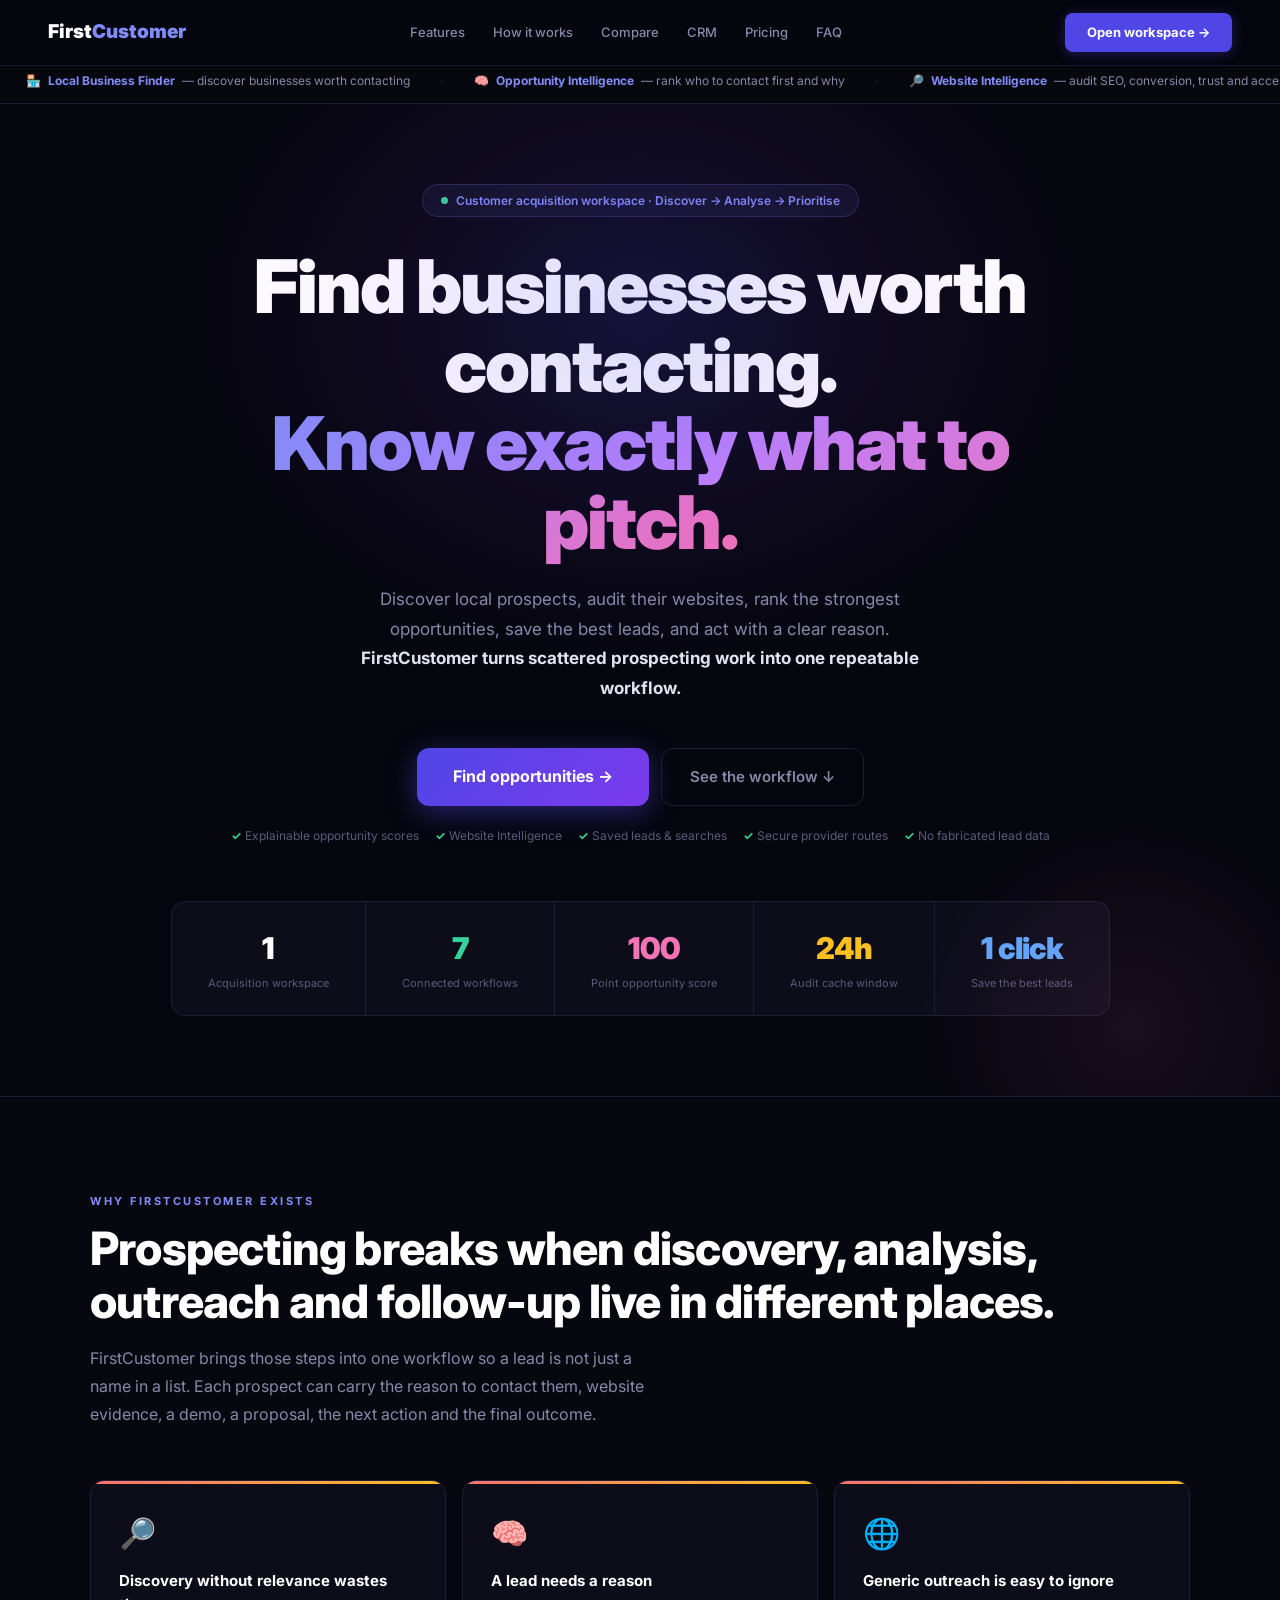
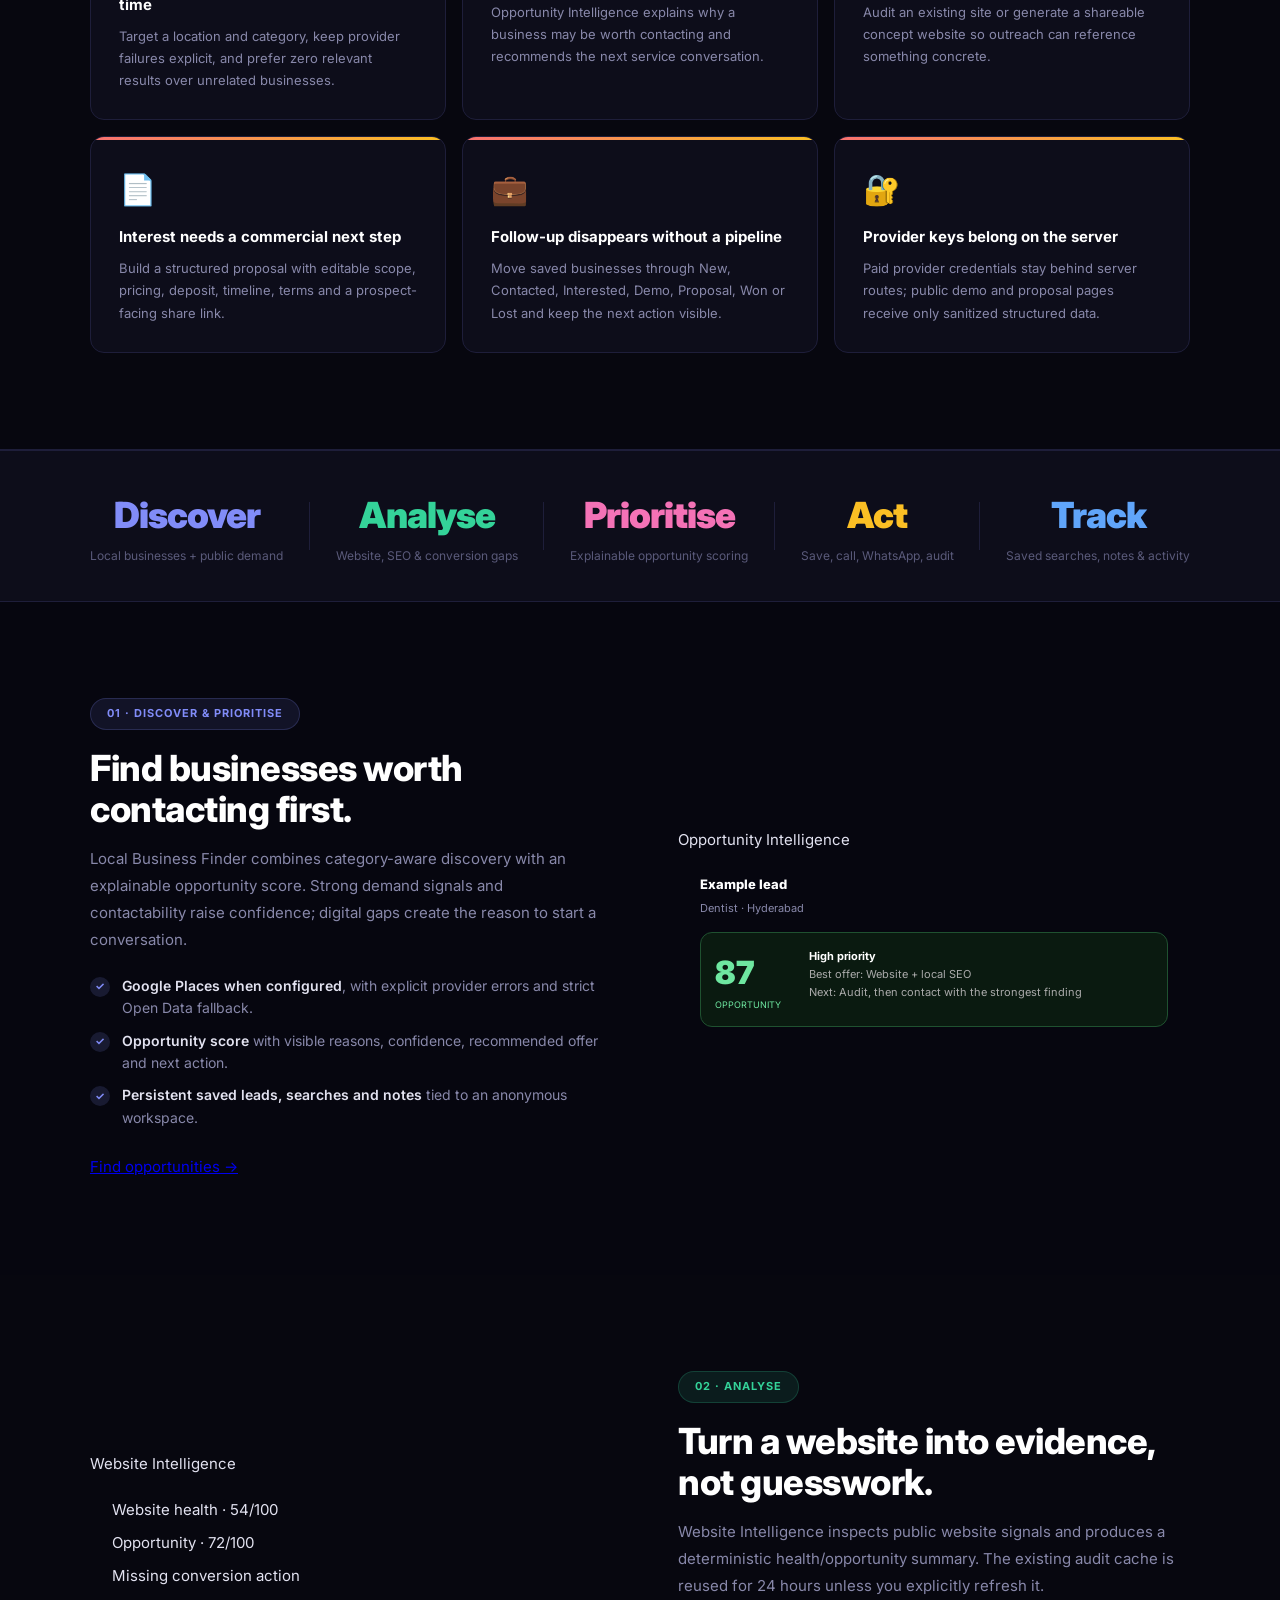
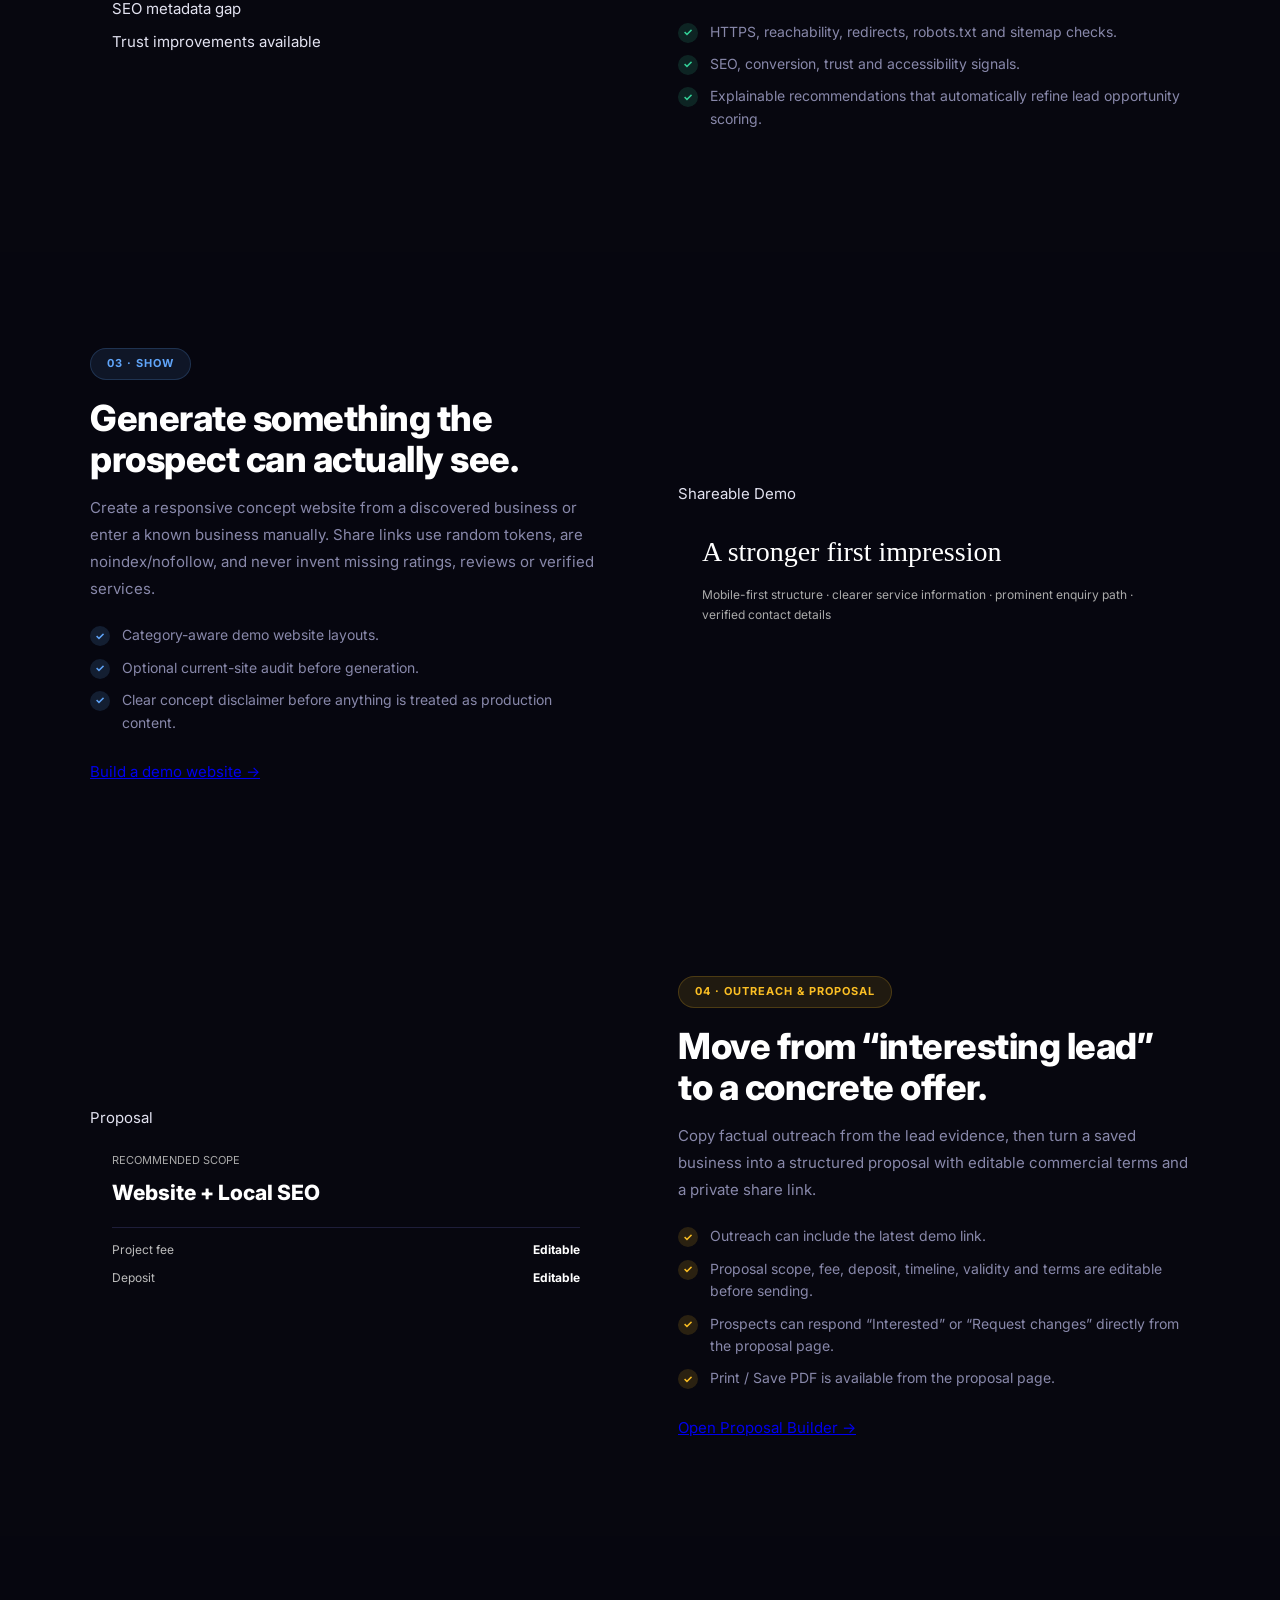
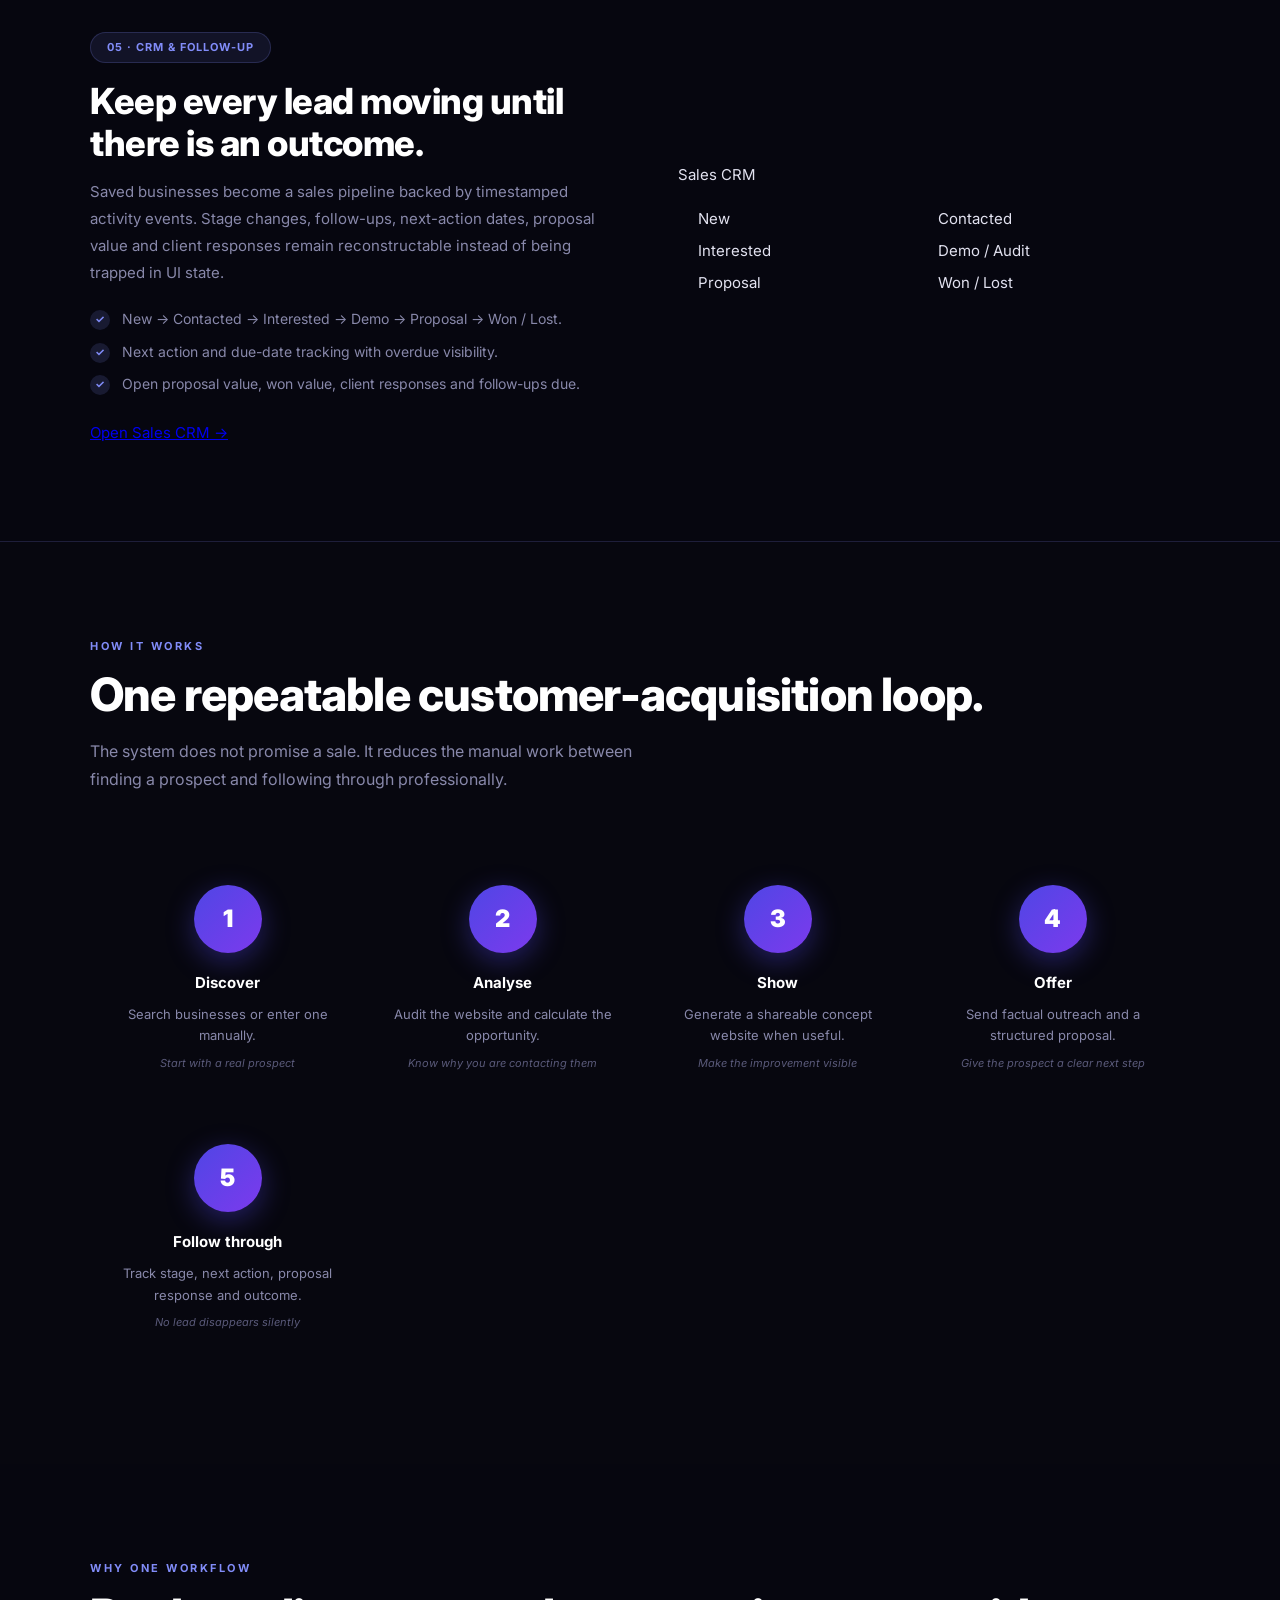
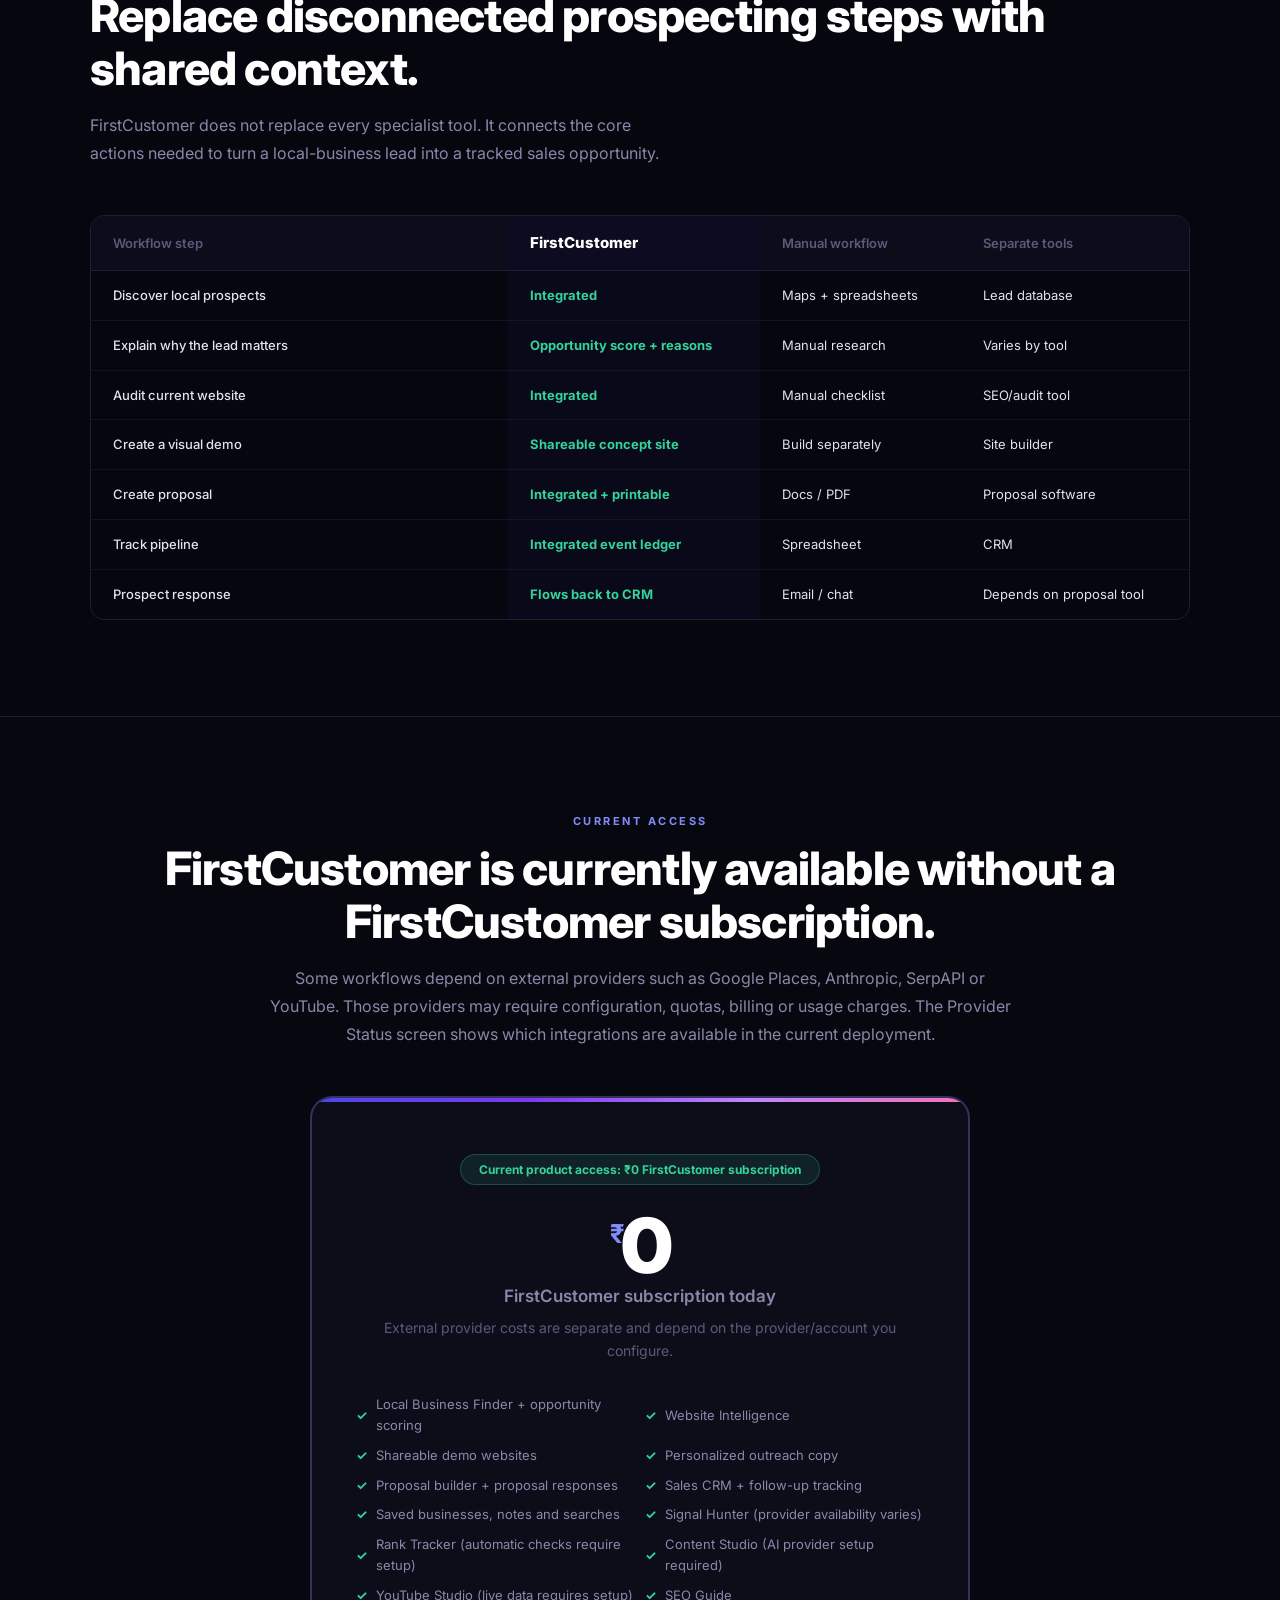
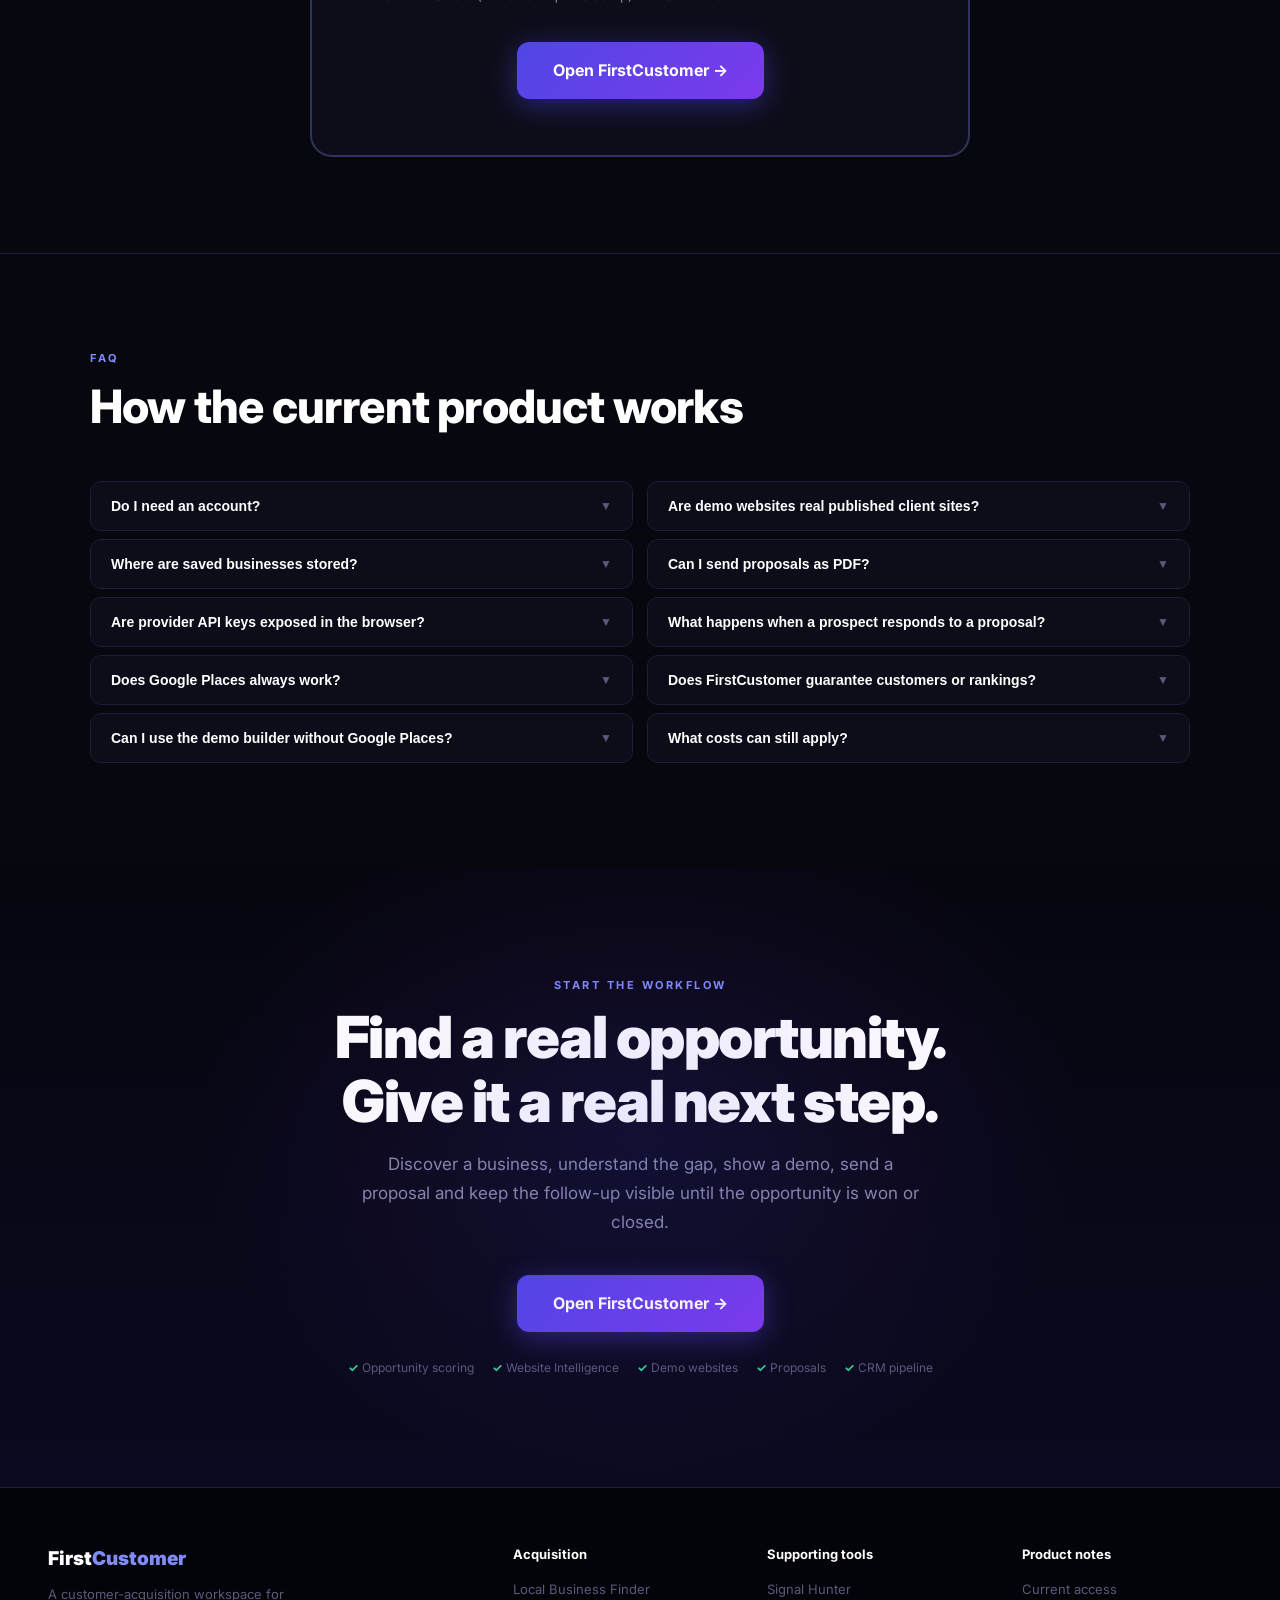
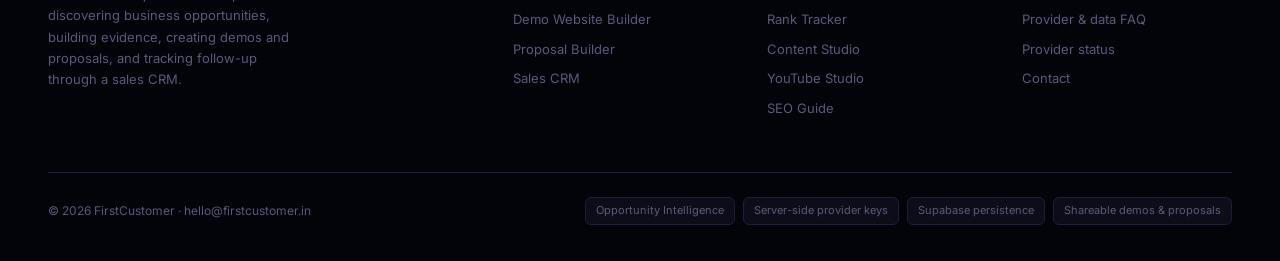
==== commit 14f514ca: "fix: replace prototype footer claims with current product facts" ====
--- a/index.html
+++ b/index.html
@@ -577,42 +577,38 @@
   <div class="ftop">
     <div>
       <div class="flogo">First<span>Customer</span></div>
-      <div class="fdesc">The free all-in-one tool for small businesses and creators to rank on Google, find leads, and get their first customer online. No agency. No fluff.</div>
+      <div class="fdesc">A customer-acquisition workspace for discovering business opportunities, building evidence, creating demos and proposals, and tracking follow-up through a sales CRM.</div>
     </div>
     <div class="fcol">
-      <h4>Tools</h4>
-      <a href="https://firstcustomer.in/tools" target="_blank">Signal Hunter</a>
-      <a href="https://firstcustomer.in/tools" target="_blank">Rank Tracker</a>
-      <a href="https://firstcustomer.in/tools" target="_blank">Content Studio</a>
-      <a href="https://firstcustomer.in/tools" target="_blank">Lead Finder</a>
-      <a href="https://firstcustomer.in/tools" target="_blank">YouTube Studio</a>
-      <a href="https://firstcustomer.in/tools" target="_blank">SEO Guide</a>
+      <h4>Acquisition</h4>
+      <a href="/tools/">Local Business Finder</a>
+      <a href="/demo/">Demo Website Builder</a>
+      <a href="/proposal-builder/">Proposal Builder</a>
+      <a href="/tools/">Sales CRM</a>
     </div>
     <div class="fcol">
-      <h4>Resources</h4>
-      <a href="https://firstcustomer.in/tools" target="_blank">SEO Guide</a>
-      <a href="https://firstcustomer.in/tools" target="_blank">Full Glossary</a>
-      <a href="https://console.anthropic.com" target="_blank">Get API key</a>
-      <a href="https://search.google.com/search-console" target="_blank">Google Search Console</a>
-      <a href="https://serpapi.com" target="_blank">SerpAPI (auto rank check)</a>
+      <h4>Supporting tools</h4>
+      <a href="/tools/">Signal Hunter</a>
+      <a href="/tools/">Rank Tracker</a>
+      <a href="/tools/">Content Studio</a>
+      <a href="/tools/">YouTube Studio</a>
+      <a href="/tools/">SEO Guide</a>
     </div>
     <div class="fcol">
-      <h4>Built for</h4>
-      <a href="#">Small businesses India</a>
-      <a href="#">Freelancers</a>
-      <a href="#">YouTube creators</a>
-      <a href="#">Coaches &amp; consultants</a>
-      <a href="#">Solopreneurs</a>
-      <a href="#">Local service businesses</a>
+      <h4>Product notes</h4>
+      <a href="#pricing">Current access</a>
+      <a href="#faq">Provider & data FAQ</a>
+      <a href="/tools/">Provider status</a>
+      <a href="mailto:hello@firstcustomer.in">Contact</a>
     </div>
   </div>
   <div class="fbot">
-    <div class="fcopy">© 2025 FirstCustomer. Built for Indian businesses. Free forever. · <a href="mailto:hello@firstcustomer.in" style="color:var(--muted);text-decoration:none;">hello@firstcustomer.in</a></div>
+    <div class="fcopy">© 2026 FirstCustomer · <a href="mailto:hello@firstcustomer.in" style="color:var(--muted);text-decoration:none;">hello@firstcustomer.in</a></div>
     <div class="fbadges">
-      <div class="fbadge">🇮🇳 India-optimised</div>
-      <div class="fbadge">🤖 Powered by Claude AI</div>
-      <div class="fbadge">🔒 Data stays in your browser</div>
-      <div class="fbadge">💚 Free forever</div>
+      <div class="fbadge">Opportunity Intelligence</div>
+      <div class="fbadge">Server-side provider keys</div>
+      <div class="fbadge">Supabase persistence</div>
+      <div class="fbadge">Shareable demos & proposals</div>
     </div>
   </div>
 </footer>
